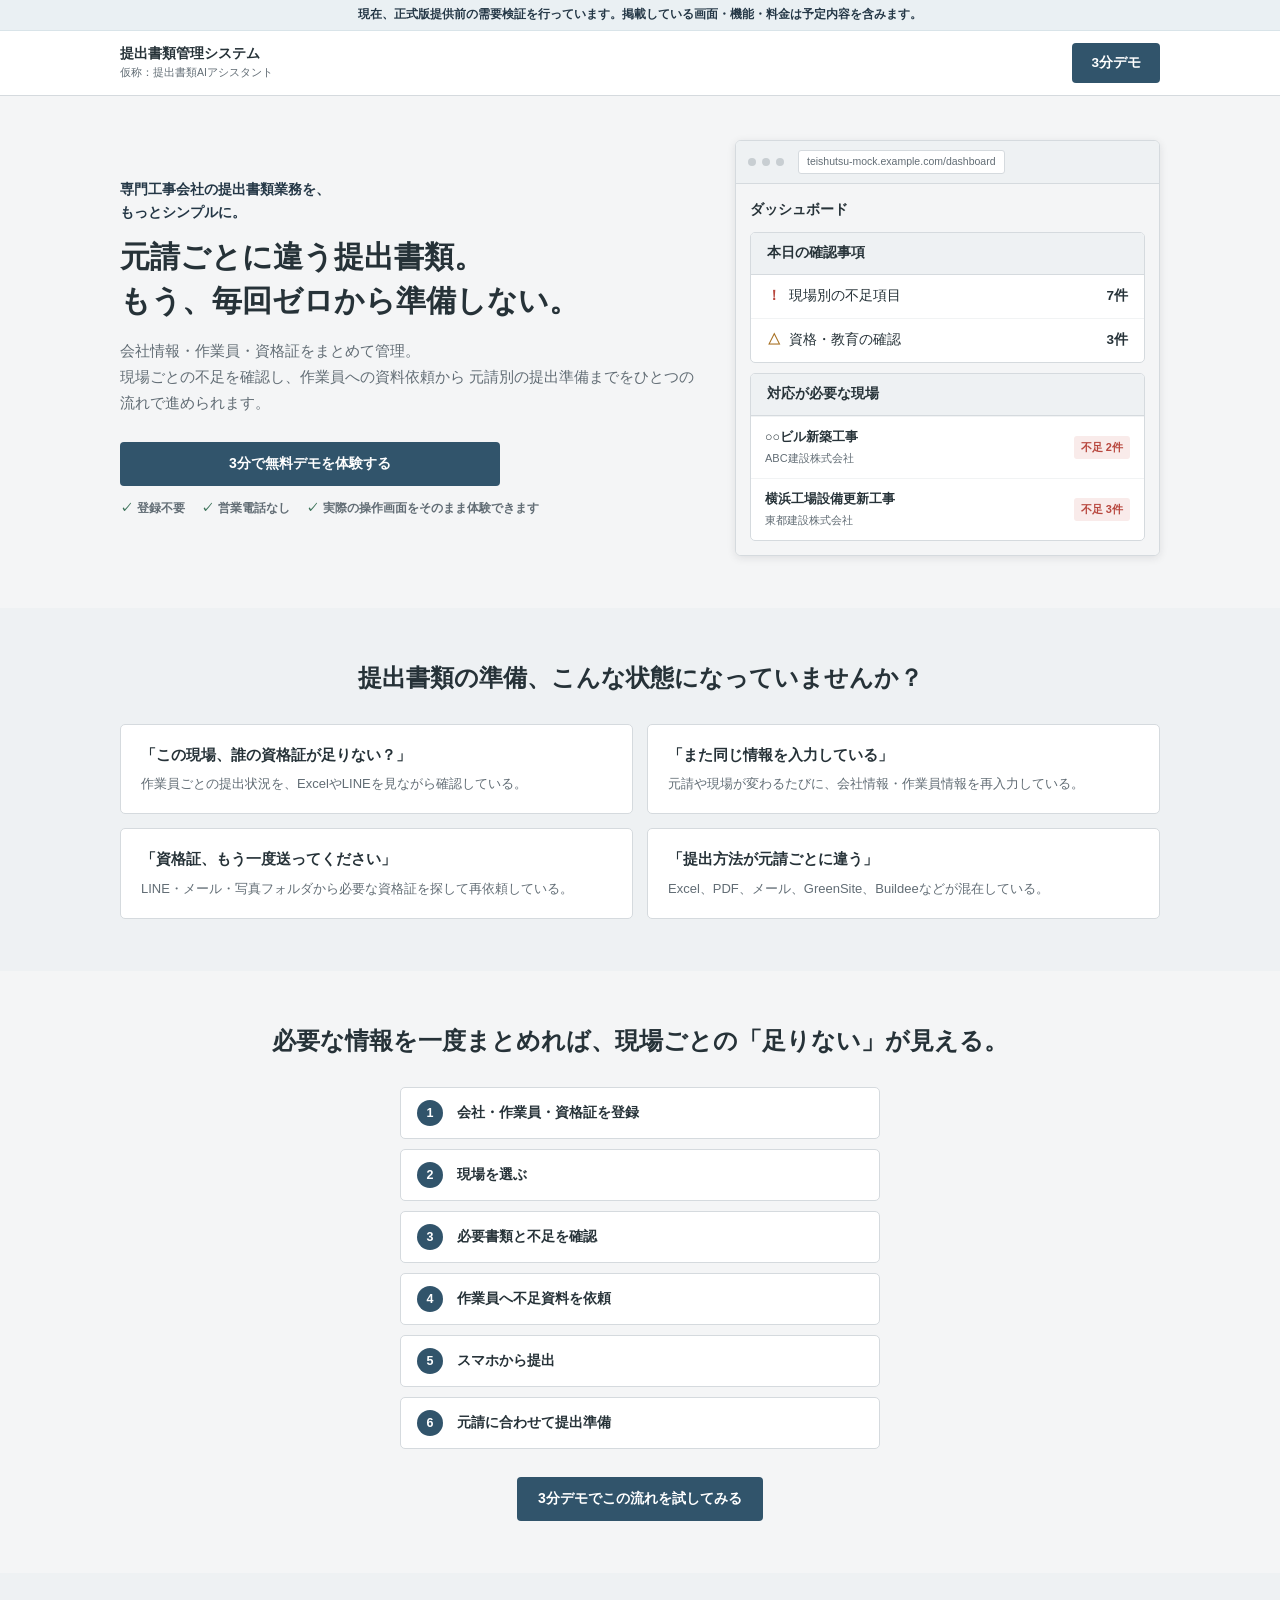
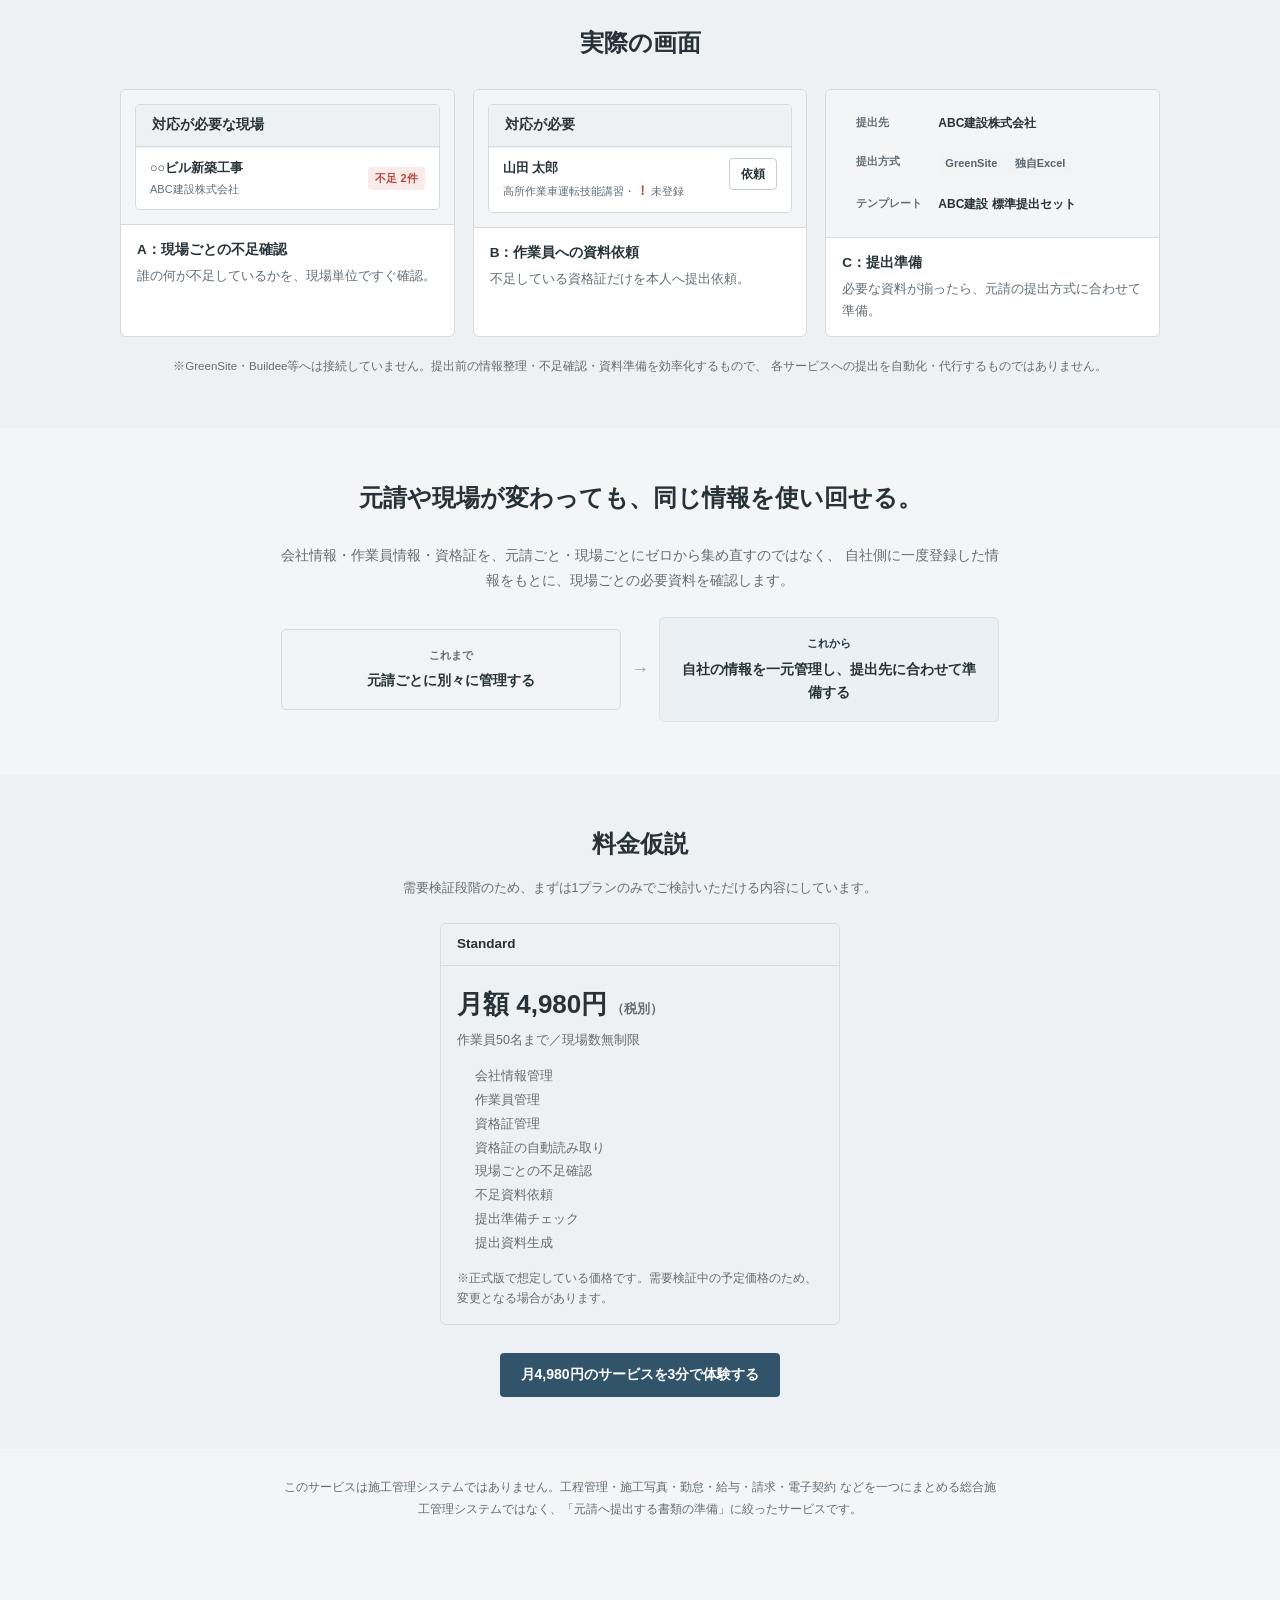
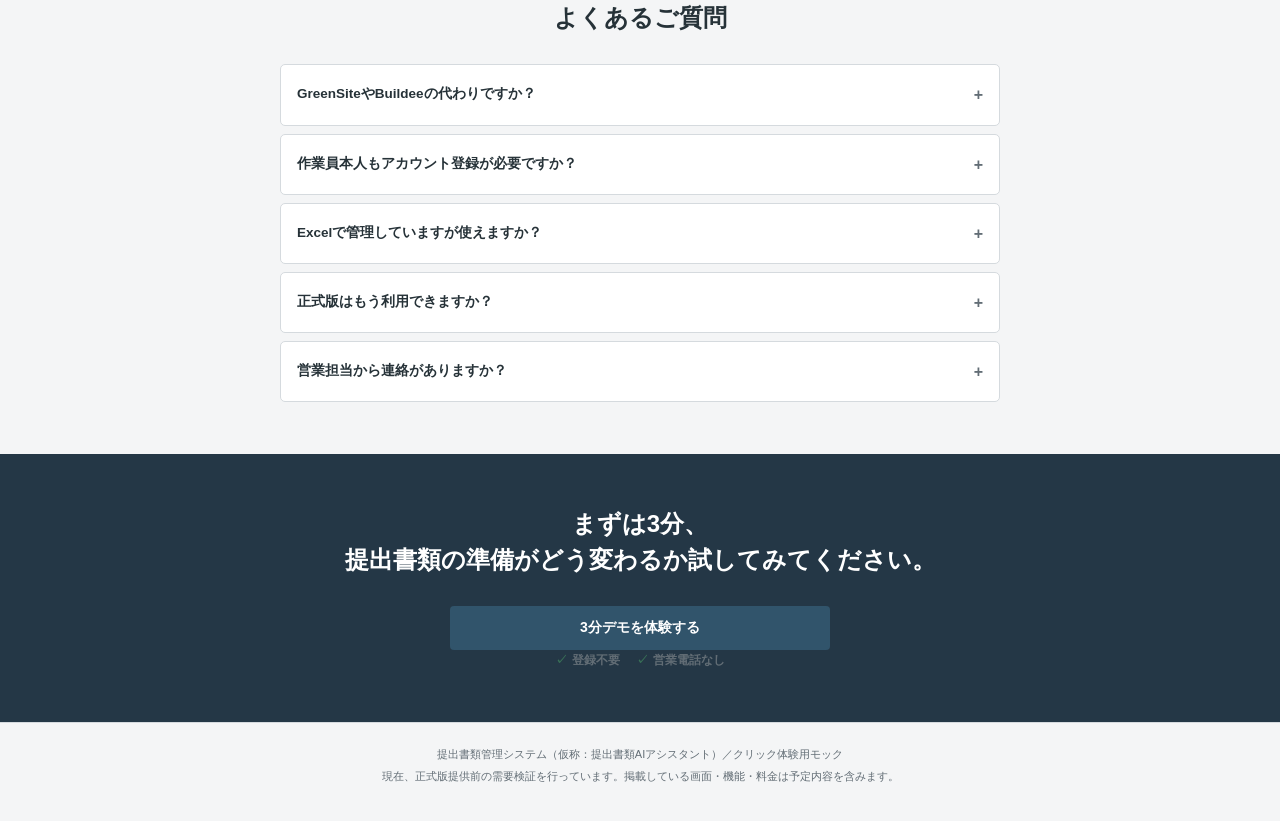
==== lp.html @ 20b20748 "feat: add validation LP Add lp.html as a standalone demand-validation landing page - index.html stay" ====
<!DOCTYPE html>
<html lang="ja">
<head>
<meta charset="UTF-8">
<meta name="viewport" content="width=device-width, initial-scale=1.0">
<title>建設業の提出書類管理を効率化｜提出書類AIアシスタント</title>
<meta name="description" content="専門工事会社向け。作業員・資格証・会社情報をまとめて管理し、現場ごとの不足確認から元請別の提出準備までを効率化。3分デモを登録不要で体験できます。">
<meta property="og:title" content="建設業の提出書類管理を効率化｜提出書類AIアシスタント">
<meta property="og:description" content="専門工事会社向け。作業員・資格証・会社情報をまとめて管理し、現場ごとの不足確認から元請別の提出準備までを効率化。3分デモを登録不要で体験できます。">
<meta property="og:type" content="website">
<link rel="icon" href="data:image/svg+xml,%3Csvg xmlns='http://www.w3.org/2000/svg' viewBox='0 0 32 32'%3E%3Crect width='32' height='32' rx='7' fill='%2331546b'/%3E%3Ctext x='16' y='22' font-size='17' font-family='sans-serif' font-weight='700' fill='white' text-anchor='middle'%3E提%3C/text%3E%3C/svg%3E">
<link rel="stylesheet" href="css/style.css">
<link rel="stylesheet" href="css/lp.css">
</head>
<body>

<div class="demo-banner">現在、正式版提供前の需要検証を行っています。掲載している画面・機能・料金は予定内容を含みます。</div>

<header class="lp-header">
  <div class="lp-header-inner">
    <div class="lp-logo">
      <div class="lp-logo-text">提出書類管理システム</div>
      <div class="lp-logo-sub">仮称：提出書類AIアシスタント</div>
    </div>
    <a class="btn btn-primary lp-header-cta" href="index.html?demo=1&amp;source=lp#/dashboard" data-lp-event="hero_demo_click">3分デモ</a>
  </div>
</header>

<main>

  <!-- ============ ファーストビュー ============ -->
  <section class="lp-hero">
    <div class="lp-hero-inner">
      <div class="lp-hero-copy">
        <p class="lp-kicker">専門工事会社の提出書類業務を、<br>もっとシンプルに。</p>
        <h1 class="lp-h1">元請ごとに違う提出書類。<br>もう、毎回ゼロから準備しない。</h1>
        <p class="lp-lead">
          会社情報・作業員・資格証をまとめて管理。<br>
          現場ごとの不足を確認し、作業員への資料依頼から
          元請別の提出準備までをひとつの流れで進められます。
        </p>
        <div class="lp-cta-block">
          <a class="btn btn-primary btn-lg lp-cta-main" href="index.html?demo=1&amp;source=lp#/dashboard" data-lp-event="hero_demo_click">3分で無料デモを体験する</a>
          <ul class="lp-reassure-list">
            <li>登録不要</li>
            <li>営業電話なし</li>
            <li>実際の操作画面をそのまま体験できます</li>
          </ul>
        </div>
      </div>
      <div class="lp-hero-visual">
        <div class="lp-browser-frame">
          <div class="lp-browser-bar">
            <span class="lp-browser-dot"></span><span class="lp-browser-dot"></span><span class="lp-browser-dot"></span>
            <span class="lp-browser-url">teishutsu-mock.example.com/dashboard</span>
          </div>
          <div class="lp-browser-body">
            <div class="lp-mock-page-title">ダッシュボード</div>
            <div class="lp-mock-card">
              <div class="section-band">本日の確認事項</div>
              <div class="today-check">
                <div class="today-check-row">
                  <div class="today-check-label"><span class="today-check-mark mark-danger">！</span>現場別の不足項目</div>
                  <div class="today-check-value">7件</div>
                </div>
                <div class="today-check-row">
                  <div class="today-check-label"><span class="today-check-mark mark-warning">△</span>資格・教育の確認</div>
                  <div class="today-check-value">3件</div>
                </div>
              </div>
            </div>
            <div class="lp-mock-card">
              <div class="section-band">対応が必要な現場</div>
              <div class="lp-mock-row">
                <div>
                  <div class="lp-mock-row-title">○○ビル新築工事</div>
                  <div class="lp-mock-row-sub">ABC建設株式会社</div>
                </div>
                <span class="badge badge-danger">不足 2件</span>
              </div>
              <div class="lp-mock-row">
                <div>
                  <div class="lp-mock-row-title">横浜工場設備更新工事</div>
                  <div class="lp-mock-row-sub">東都建設株式会社</div>
                </div>
                <span class="badge badge-danger">不足 3件</span>
              </div>
            </div>
          </div>
        </div>
      </div>
    </div>
  </section>

  <!-- ============ こんな状態になっていませんか？ ============ -->
  <section class="lp-section lp-section-alt">
    <div class="lp-section-inner">
      <h2 class="lp-h2">提出書類の準備、<br class="lp-br-mobile">こんな状態になっていませんか？</h2>
      <div class="lp-pain-grid">
        <div class="lp-pain-card">
          <div class="lp-pain-q">「この現場、誰の資格証が足りない？」</div>
          <div class="lp-pain-a">作業員ごとの提出状況を、ExcelやLINEを見ながら確認している。</div>
        </div>
        <div class="lp-pain-card">
          <div class="lp-pain-q">「また同じ情報を入力している」</div>
          <div class="lp-pain-a">元請や現場が変わるたびに、会社情報・作業員情報を再入力している。</div>
        </div>
        <div class="lp-pain-card">
          <div class="lp-pain-q">「資格証、もう一度送ってください」</div>
          <div class="lp-pain-a">LINE・メール・写真フォルダから必要な資格証を探して再依頼している。</div>
        </div>
        <div class="lp-pain-card">
          <div class="lp-pain-q">「提出方法が元請ごとに違う」</div>
          <div class="lp-pain-a">Excel、PDF、メール、GreenSite、Buildeeなどが混在している。</div>
        </div>
      </div>
    </div>
  </section>

  <!-- ============ このシステムなら ============ -->
  <section class="lp-section">
    <div class="lp-section-inner">
      <h2 class="lp-h2">必要な情報を一度まとめれば、<br class="lp-br-mobile">現場ごとの「足りない」が見える。</h2>
      <ol class="lp-flow-list">
        <li><span class="lp-flow-num">1</span>会社・作業員・資格証を登録</li>
        <li><span class="lp-flow-num">2</span>現場を選ぶ</li>
        <li><span class="lp-flow-num">3</span>必要書類と不足を確認</li>
        <li><span class="lp-flow-num">4</span>作業員へ不足資料を依頼</li>
        <li><span class="lp-flow-num">5</span>スマホから提出</li>
        <li><span class="lp-flow-num">6</span>元請に合わせて提出準備</li>
      </ol>
      <div class="lp-cta-center">
        <a class="btn btn-primary btn-lg" href="index.html?demo=1&amp;source=lp#/dashboard" data-lp-event="middle_demo_click">3分デモでこの流れを試してみる</a>
      </div>
    </div>
  </section>

  <!-- ============ 実際の画面 ============ -->
  <section class="lp-section lp-section-alt">
    <div class="lp-section-inner">
      <h2 class="lp-h2">実際の画面</h2>
      <div class="lp-screens">
        <div class="lp-screen-card">
          <div class="lp-screen-mock">
            <div class="lp-mock-card">
              <div class="section-band">対応が必要な現場</div>
              <div class="lp-mock-row">
                <div>
                  <div class="lp-mock-row-title">○○ビル新築工事</div>
                  <div class="lp-mock-row-sub">ABC建設株式会社</div>
                </div>
                <span class="badge badge-danger">不足 2件</span>
              </div>
            </div>
          </div>
          <div class="lp-screen-copy">
            <div class="lp-screen-title">A：現場ごとの不足確認</div>
            <div class="lp-screen-text">誰の何が不足しているかを、現場単位ですぐ確認。</div>
          </div>
        </div>
        <div class="lp-screen-card">
          <div class="lp-screen-mock">
            <div class="lp-mock-card">
              <div class="section-band">対応が必要</div>
              <div class="lp-mock-row lp-mock-row-attention">
                <div>
                  <div class="lp-mock-row-title">山田 太郎</div>
                  <div class="lp-mock-row-sub">高所作業車運転技能講習・<span class="cross-icon">！</span>未登録</div>
                </div>
                <span class="btn btn-secondary btn-sm lp-mock-btn">依頼</span>
              </div>
            </div>
          </div>
          <div class="lp-screen-copy">
            <div class="lp-screen-title">B：作業員への資料依頼</div>
            <div class="lp-screen-text">不足している資格証だけを本人へ提出依頼。</div>
          </div>
        </div>
        <div class="lp-screen-card">
          <div class="lp-screen-mock">
            <table class="info-table lp-mock-info-table">
              <tr><th>提出先</th><td>ABC建設株式会社</td></tr>
              <tr><th>提出方式</th><td><span class="badge badge-neutral method-badge">GreenSite</span> <span class="badge badge-neutral method-badge">独自Excel</span></td></tr>
              <tr><th>テンプレート</th><td>ABC建設 標準提出セット</td></tr>
            </table>
          </div>
          <div class="lp-screen-copy">
            <div class="lp-screen-title">C：提出準備</div>
            <div class="lp-screen-text">必要な資料が揃ったら、元請の提出方式に合わせて準備。</div>
          </div>
        </div>
      </div>
      <div class="form-hint lp-screens-note">
        ※GreenSite・Buildee等へは接続していません。提出前の情報整理・不足確認・資料準備を効率化するもので、
        各サービスへの提出を自動化・代行するものではありません。
      </div>
    </div>
  </section>

  <!-- ============ なぜ便利なのか ============ -->
  <section class="lp-section">
    <div class="lp-section-inner lp-section-inner-narrow">
      <h2 class="lp-h2">元請や現場が変わっても、<br class="lp-br-mobile">同じ情報を使い回せる。</h2>
      <p class="lp-why-text">
        会社情報・作業員情報・資格証を、元請ごと・現場ごとにゼロから集め直すのではなく、
        自社側に一度登録した情報をもとに、現場ごとの必要資料を確認します。
      </p>
      <div class="lp-why-compare">
        <div class="lp-why-col lp-why-before">
          <div class="lp-why-col-label">これまで</div>
          <div class="lp-why-col-text">元請ごとに別々に管理する</div>
        </div>
        <div class="lp-why-arrow">→</div>
        <div class="lp-why-col lp-why-after">
          <div class="lp-why-col-label">これから</div>
          <div class="lp-why-col-text">自社の情報を一元管理し、提出先に合わせて準備する</div>
        </div>
      </div>
    </div>
  </section>

  <!-- ============ 料金仮説 ============ -->
  <section class="lp-section lp-section-alt">
    <div class="lp-section-inner lp-section-inner-narrow">
      <h2 class="lp-h2">料金仮説</h2>
      <p class="lp-price-hint">需要検証段階のため、まずは1プランのみでご検討いただける内容にしています。</p>
      <div class="plan-box lp-price-box">
        <div class="section-band">Standard</div>
        <div class="card-pad">
          <div class="lp-price-value">月額 4,980円<span class="lp-price-tax">（税別）</span></div>
          <div class="lp-price-scope">作業員50名まで／現場数無制限</div>
          <ul class="demo-plan-list lp-price-list">
            <li>会社情報管理</li>
            <li>作業員管理</li>
            <li>資格証管理</li>
            <li>資格証の自動読み取り</li>
            <li>現場ごとの不足確認</li>
            <li>不足資料依頼</li>
            <li>提出準備チェック</li>
            <li>提出資料生成</li>
          </ul>
          <div class="form-hint lp-price-disclaimer">※正式版で想定している価格です。需要検証中の予定価格のため、変更となる場合があります。</div>
        </div>
      </div>
      <div class="lp-cta-center">
        <a class="btn btn-primary btn-lg" href="index.html?demo=1&amp;source=lp#/dashboard" data-lp-event="price_demo_click">月4,980円のサービスを3分で体験する</a>
      </div>
    </div>
  </section>

  <!-- ============ 対象外 ============ -->
  <section class="lp-section lp-scope-section">
    <div class="lp-section-inner lp-section-inner-narrow">
      <p class="lp-scope-text">
        このサービスは施工管理システムではありません。工程管理・施工写真・勤怠・給与・請求・電子契約
        などを一つにまとめる総合施工管理システムではなく、「元請へ提出する書類の準備」に絞ったサービスです。
      </p>
    </div>
  </section>

  <!-- ============ FAQ ============ -->
  <section class="lp-section">
    <div class="lp-section-inner lp-section-inner-narrow">
      <h2 class="lp-h2">よくあるご質問</h2>
      <div class="lp-faq-list">
        <details class="lp-faq-item">
          <summary>GreenSiteやBuildeeの代わりですか？</summary>
          <div class="lp-faq-a">いいえ。各サービスへ提出する前の情報整理・不足確認・資料準備を効率化することを目的としています。</div>
        </details>
        <details class="lp-faq-item">
          <summary>作業員本人もアカウント登録が必要ですか？</summary>
          <div class="lp-faq-a">想定では、資料提出用URLからスマートフォンで資格証を提出できる仕組みを検討しています。</div>
        </details>
        <details class="lp-faq-item">
          <summary>Excelで管理していますが使えますか？</summary>
          <div class="lp-faq-a">複数のExcelやファイルに分散している会社・作業員・資格証情報を一元管理する用途を想定しています。</div>
        </details>
        <details class="lp-faq-item">
          <summary>正式版はもう利用できますか？</summary>
          <div class="lp-faq-a">現在は需要検証中です。3分デモで予定している操作イメージをご確認いただけます。</div>
        </details>
        <details class="lp-faq-item">
          <summary>営業担当から連絡がありますか？</summary>
          <div class="lp-faq-a">3分デモの利用だけで営業電話・オンライン面談等は発生しません。</div>
        </details>
      </div>
    </div>
  </section>

  <!-- ============ 最終CTA ============ -->
  <section class="lp-final-cta">
    <div class="lp-section-inner lp-section-inner-narrow">
      <h2 class="lp-h2 lp-final-h2">まずは3分、<br>提出書類の準備がどう変わるか試してみてください。</h2>
      <a class="btn btn-primary btn-lg lp-cta-main" href="index.html?demo=1&amp;source=lp#/dashboard" data-lp-event="final_demo_click">3分デモを体験する</a>
      <ul class="lp-reassure-list lp-reassure-list-center">
        <li>登録不要</li>
        <li>営業電話なし</li>
      </ul>
    </div>
  </section>

</main>

<footer class="lp-footer">
  <div class="lp-section-inner">
    <p>提出書類管理システム（仮称：提出書類AIアシスタント）／クリック体験用モック</p>
    <p>現在、正式版提供前の需要検証を行っています。掲載している画面・機能・料金は予定内容を含みます。</p>
  </div>
</footer>

<div class="lp-sticky-cta">
  <a class="btn btn-primary btn-block" href="index.html?demo=1&amp;source=lp#/dashboard" data-lp-event="hero_demo_click">3分で無料デモ</a>
</div>

<script src="js/lp.js"></script>
</body>
</html>
---- css/style.css ----
/* ============================================================
   提出書類AIアシスタント（モック） - スタイルシート v2
   方針：日本の業務システム的な情報構造 70% × モダンSaaS的操作性 30%。
        カードの羅列ではなく表・一覧を優先し、アイコンより文字を主役にする。
        「おしゃれなSaaS」ではなく「ちゃんとした業務システム」を目指す。
   ============================================================ */

:root {
  --color-primary: #31546b;
  --color-primary-dark: #243746;
  --color-primary-light: #eaf0f3;
  --color-primary-lighter: #d9e4e9;

  --color-success: #397157;
  --color-success-light: #eaf3ee;
  --color-success-border: #c7e0d1;

  --color-warning: #a66f20;
  --color-warning-light: #f8f1e5;
  --color-warning-border: #ecdcb9;

  --color-danger: #b8473e;
  --color-danger-light: #f9ebea;
  --color-danger-border: #eec9c5;

  --color-neutral-50: #f8f9fa;
  --color-neutral-100: #f1f3f4;
  --color-neutral-200: #e3e7e9;
  --color-neutral-300: #c8ced2;
  --color-neutral-400: #9aa3a9;
  --color-neutral-500: #778086;
  --color-neutral-600: #58636a;
  --color-neutral-700: #414a50;
  --color-neutral-800: #2c3338;
  --color-neutral-900: #1c2124;

  --color-bg: #f4f5f6;
  --color-surface: #ffffff;
  --color-section-bg: #eef1f3;
  --color-border: #d5dade;
  --color-text: #263238;
  --color-text-sub: #626d75;

  --radius-sm: 4px;
  --radius-md: 5px;
  --radius-lg: 6px;

  --shadow-sm: none;
  --shadow-md: 0 2px 8px rgba(28, 33, 36, 0.1);
  --shadow-lg: 0 10px 24px rgba(28, 33, 36, 0.18);

  --sidebar-width: 226px;
  --topbar-height: 56px;

  font-size: 16px;
}

* {
  box-sizing: border-box;
}

html, body {
  height: 100%;
}

body {
  margin: 0;
  font-family: "Noto Sans JP", "Hiragino Sans", "Hiragino Kaku Gothic ProN", "Yu Gothic",
    Meiryo, -apple-system, BlinkMacSystemFont, "Segoe UI", Roboto, Arial, sans-serif;
  background: var(--color-bg);
  color: var(--color-text);
  -webkit-font-smoothing: antialiased;
  line-height: 1.6;
}

a {
  color: inherit;
  text-decoration: none;
}

button {
  font-family: inherit;
}

ul {
  margin: 0;
  padding: 0;
  list-style: none;
}

h1, h2, h3, h4, p {
  margin: 0;
}

img {
  max-width: 100%;
  display: block;
}

/* ============ 文字折り返しの安全策 ============
   氏名・会社名・見出し・ステータス等、意味のない1文字単位の折り返しを禁止する箇所。
   説明文（page-subtitle / form-hint / activity-text 等）はここに含めず、通常の折り返しを許可する。 */
.cell-name,
.cell-sub,
.page-title,
.modal-title,
.nav-item,
.nav-group-label,
.topbar-company,
.info-table th,
th,
.data-table td,
.section-title,
.section-band,
.today-check-label,
.today-check-value,
.action-text-title,
.settings-row-title,
.empty-state,
.breadcrumb,
.mrc-title,
.mrc-subtitle,
.mrc-label,
.mrc-value,
.mrc-stat-label,
.mrc-status {
  word-break: keep-all;
  overflow-wrap: normal;
}

/* ============ App Shell ============ */

.app-shell {
  display: grid;
  grid-template-columns: var(--sidebar-width) 1fr;
  grid-template-rows: var(--topbar-height) 1fr;
  grid-template-areas:
    "sidebar topbar"
    "sidebar main";
  min-height: 100vh;
}

/* ---- Sidebar：業務メニュー化。アイコンは使わず文字とグルーピングで示す ---- */
.sidebar {
  grid-area: sidebar;
  background: var(--color-surface);
  color: var(--color-text);
  border-right: 1px solid var(--color-border);
  display: flex;
  flex-direction: column;
  padding: 14px 0;
  position: sticky;
  top: 0;
  height: 100vh;
  overflow-y: auto;
}

.sidebar-logo {
  padding: 4px 16px 16px;
  color: var(--color-text);
  border-bottom: 1px solid var(--color-border);
  margin-bottom: 10px;
}

.sidebar-logo .logo-text {
  font-size: 14px;
  font-weight: 700;
  line-height: 1.35;
  letter-spacing: 0.01em;
  color: var(--color-text);
}

.sidebar-logo .logo-sub {
  font-size: 10.5px;
  color: var(--color-text-sub);
  font-weight: 500;
  margin-top: 2px;
}

.sidebar-nav {
  display: flex;
  flex-direction: column;
  flex: 1;
}

.nav-group-label {
  font-size: 11px;
  font-weight: 700;
  color: var(--color-neutral-400);
  letter-spacing: 0.04em;
  padding: 14px 16px 6px;
}

.nav-group-label:first-child {
  padding-top: 2px;
}

.nav-item {
  display: block;
  padding: 9px 16px 9px 19px;
  border-left: 3px solid transparent;
  color: var(--color-text-sub);
  font-size: 13.5px;
  font-weight: 500;
  cursor: pointer;
  transition: background 0.12s ease, color 0.12s ease, border-color 0.12s ease;
}

.nav-item:hover {
  background: var(--color-neutral-100);
  color: var(--color-text);
}

.nav-item.active {
  background: var(--color-primary-light);
  border-left-color: var(--color-primary);
  color: var(--color-primary-dark);
  font-weight: 700;
}

.sidebar-footer {
  padding: 12px 16px;
  font-size: 10.5px;
  color: var(--color-neutral-400);
  border-top: 1px solid var(--color-border);
  margin-top: 8px;
  padding-top: 12px;
  line-height: 1.6;
}

/* ---- Topbar ---- */
.topbar {
  grid-area: topbar;
  background: var(--color-surface);
  border-bottom: 1px solid var(--color-border);
  display: flex;
  align-items: center;
  justify-content: space-between;
  padding: 0 20px;
  position: sticky;
  top: 0;
  z-index: 20;
}

.topbar-company {
  font-size: 14px;
  font-weight: 700;
  color: var(--color-text);
}

.topbar-right {
  display: flex;
  align-items: center;
  gap: 14px;
}

.bell-wrap {
  position: relative;
}

.topbar-bell {
  width: 32px;
  height: 32px;
  border-radius: 50%;
  display: flex;
  align-items: center;
  justify-content: center;
  cursor: pointer;
  color: var(--color-neutral-600);
  background: transparent;
  border: none;
}

.topbar-bell:hover {
  background: var(--color-neutral-100);
}

.topbar-bell svg {
  width: 18px;
  height: 18px;
}

.bell-badge {
  position: absolute;
  top: 2px;
  right: 3px;
  min-width: 14px;
  height: 14px;
  padding: 0 3px;
  border-radius: 8px;
  background: var(--color-danger);
  color: #fff;
  font-size: 9px;
  font-weight: 700;
  display: flex;
  align-items: center;
  justify-content: center;
  line-height: 1;
}

.topbar-user {
  display: flex;
  align-items: center;
  gap: 8px;
  font-size: 13px;
  font-weight: 600;
  color: var(--color-text);
}

.user-avatar {
  width: 28px;
  height: 28px;
  border-radius: 50%;
  background: var(--color-primary-light);
  color: var(--color-primary-dark);
  display: flex;
  align-items: center;
  justify-content: center;
  font-weight: 700;
  font-size: 12px;
}

.notif-dropdown {
  position: absolute;
  top: 48px;
  right: 20px;
  width: 380px;
  max-height: 420px;
  overflow-y: auto;
  background: var(--color-surface);
  border-radius: var(--radius-md);
  box-shadow: var(--shadow-lg);
  border: 1px solid var(--color-border);
  z-index: 50;
  display: none;
}

.notif-dropdown.open {
  display: block;
}

.notif-dropdown-header {
  padding: 12px 15px;
  font-weight: 700;
  font-size: 13px;
  background: var(--color-section-bg);
  border-bottom: 1px solid var(--color-border);
}

.notif-item {
  padding: 10px 15px;
  border-bottom: 1px solid var(--color-neutral-100);
  cursor: pointer;
}

.notif-item:hover {
  background: var(--color-neutral-50);
}

.notif-item:last-child {
  border-bottom: none;
}

.notif-item-title {
  font-size: 12.5px;
  font-weight: 600;
}

.notif-item-sub {
  font-size: 11.5px;
  color: var(--color-text-sub);
  margin-top: 2px;
}

.notif-empty {
  padding: 20px 15px;
  text-align: center;
  color: var(--color-text-sub);
  font-size: 12.5px;
}

/* ---- Main ---- */
.main-content {
  grid-area: main;
  padding: 20px 24px 48px;
  max-width: 1320px;
  width: 100%;
}

.page-header {
  display: flex;
  align-items: flex-start;
  justify-content: space-between;
  margin-bottom: 16px;
  gap: 16px;
  flex-wrap: wrap;
}

.page-title {
  font-size: 21px;
  font-weight: 700;
  color: var(--color-text);
}

.page-subtitle {
  font-size: 13px;
  color: var(--color-text-sub);
  margin-top: 3px;
}

.breadcrumb {
  font-size: 12px;
  color: var(--color-text-sub);
  margin-bottom: 8px;
  display: flex;
  align-items: center;
  gap: 6px;
}

.breadcrumb a:hover {
  color: var(--color-primary);
  text-decoration: underline;
}

/* ============ Buttons ============ */

.btn {
  display: inline-flex;
  align-items: center;
  justify-content: center;
  gap: 6px;
  padding: 8px 16px;
  min-height: 36px;
  font-size: 13.5px;
  font-weight: 600;
  border-radius: var(--radius-sm);
  border: 1px solid transparent;
  cursor: pointer;
  transition: all 0.12s ease;
  white-space: nowrap;
}

.btn svg {
  width: 15px;
  height: 15px;
}

.btn-primary {
  background: var(--color-primary);
  color: #fff;
}
.btn-primary:hover {
  background: var(--color-primary-dark);
}

.btn-lg {
  padding: 9px 20px;
  min-height: 40px;
  font-size: 14px;
}

.btn-secondary {
  background: #fff;
  color: var(--color-text);
  border-color: var(--color-neutral-300);
}
.btn-secondary:hover {
  background: var(--color-neutral-50);
  border-color: var(--color-neutral-400);
}

.btn-danger {
  background: var(--color-danger);
  color: #fff;
}
.btn-danger:hover {
  background: #9c3a32;
}

.btn-danger-outline {
  background: #fff;
  color: var(--color-danger);
  border-color: var(--color-danger-border);
}
.btn-danger-outline:hover {
  background: var(--color-danger-light);
}

.btn-ghost {
  background: transparent;
  color: var(--color-primary);
  border-color: transparent;
  padding: 6px 8px;
  min-height: auto;
}
.btn-ghost:hover {
  background: var(--color-primary-light);
}

.btn-sm {
  padding: 5px 11px;
  min-height: 30px;
  font-size: 12px;
}

.btn:disabled {
  opacity: 0.5;
  cursor: not-allowed;
}

.btn-block {
  width: 100%;
}

/* ============ Panels（カードは主要画面の一区画としてのみ使用） ============ */

.card {
  background: var(--color-surface);
  border: 1px solid var(--color-border);
  border-radius: var(--radius-lg);
  box-shadow: var(--shadow-sm);
  overflow: hidden;
}

.card-pad {
  padding: 16px;
}

.section-title {
  font-size: 14.5px;
  font-weight: 700;
  margin-bottom: 10px;
}

/* 見出し帯：パネル上部に配置し、地の色で区切る（角丸のある浮いたタイトルにしない） */
.section-band {
  background: var(--color-section-bg);
  border-bottom: 1px solid var(--color-border);
  padding: 9px 16px;
  font-size: 13.5px;
  font-weight: 700;
  color: var(--color-text);
  display: flex;
  align-items: center;
  justify-content: space-between;
  gap: 4px 10px;
}

.section-band .section-band-hint {
  font-size: 11.5px;
  font-weight: 500;
  color: var(--color-text-sub);
}

/* ============ 本日の確認事項（ダッシュボード） ============ */

.today-check {
  display: flex;
  flex-direction: column;
}

.today-check-row {
  display: flex;
  align-items: center;
  justify-content: space-between;
  padding: 10px 16px;
  border-bottom: 1px solid var(--color-neutral-100);
  font-size: 13.5px;
}

.today-check-row:last-child {
  border-bottom: none;
}

.today-check-label {
  display: flex;
  align-items: center;
  gap: 8px;
  color: var(--color-text);
}

.today-check-mark {
  font-weight: 800;
  width: 14px;
  flex-shrink: 0;
  text-align: center;
}

.mark-danger { color: var(--color-danger); }
.mark-warning { color: var(--color-warning); }
.mark-success { color: var(--color-success); }
.mark-neutral { color: var(--color-neutral-400); }

.today-check-value {
  font-weight: 700;
  color: var(--color-text);
  flex-shrink: 0;
}

/* ============ 新着・対応事項（活動ログ） ============ */

.activity-list {
  display: flex;
  flex-direction: column;
}

.activity-row {
  display: flex;
  gap: 10px;
  padding: 8px 16px;
  font-size: 12.5px;
  border-bottom: 1px solid var(--color-neutral-100);
  align-items: baseline;
}

.activity-row:last-child {
  border-bottom: none;
}

.activity-row .activity-date {
  color: var(--color-text-sub);
  flex-shrink: 0;
  font-variant-numeric: tabular-nums;
  min-width: 40px;
}

.activity-row .activity-text {
  color: var(--color-text);
}

.activity-row a.activity-text:hover {
  text-decoration: underline;
}

/* ============ Badges / Pills ============ */

.badge {
  display: inline-flex;
  align-items: center;
  gap: 4px;
  padding: 2px 7px;
  border-radius: 3px;
  font-size: 11px;
  font-weight: 700;
  white-space: nowrap;
}

.badge-danger { background: var(--color-danger-light); color: var(--color-danger); }
.badge-warning { background: var(--color-warning-light); color: var(--color-warning); }
.badge-success { background: var(--color-success-light); color: var(--color-success); }
.badge-neutral { background: var(--color-neutral-100); color: var(--color-neutral-600); }
.badge-info { background: var(--color-primary-light); color: var(--color-primary-dark); }

.method-badge {
  font-weight: 600;
}

.check-icon, .cross-icon, .warn-icon {
  display: inline-flex;
  align-items: center;
  justify-content: center;
  width: 16px;
  flex-shrink: 0;
  font-size: 13px;
  font-weight: 800;
}
.check-icon { color: var(--color-success); }
.cross-icon { color: var(--color-danger); }
.warn-icon { color: var(--color-warning); }

/* ============ Progress bar ============ */

.progress-track {
  width: 100%;
  height: 7px;
  border-radius: 999px;
  background: var(--color-neutral-200);
  overflow: hidden;
}

.progress-fill {
  height: 100%;
  border-radius: 999px;
  background: var(--color-primary);
  transition: width 0.5s ease;
}

.progress-fill.complete {
  background: var(--color-success);
}

/* ============ Action item rows（通知の一覧などで使用） ============ */

.action-list {
  display: flex;
  flex-direction: column;
}

.action-row {
  display: flex;
  align-items: center;
  justify-content: space-between;
  gap: 12px;
  padding: 10px 16px;
  border-bottom: 1px solid var(--color-neutral-100);
  background: var(--color-surface);
}

.action-row:last-child {
  border-bottom: none;
}

.action-row-left {
  display: flex;
  align-items: center;
  gap: 10px;
  min-width: 0;
}

.action-text-title {
  font-size: 13px;
  font-weight: 700;
  color: var(--color-text);
}

.action-text-sub {
  font-size: 12px;
  color: var(--color-text-sub);
  margin-top: 1px;
}

.action-text-detail {
  font-size: 11px;
  color: var(--color-neutral-500);
  margin-top: 2px;
}

.action-row-right {
  display: flex;
  align-items: center;
  gap: 8px;
  flex-shrink: 0;
}

.empty-state {
  text-align: center;
  padding: 30px 20px;
  color: var(--color-text-sub);
  font-size: 13px;
}

/* ============ Tables（一覧性を担う中心コンポーネント） ============ */

.table-wrap {
  overflow-x: auto;
}

table.data-table {
  width: 100%;
  border-collapse: collapse;
  font-size: 13px;
}

.data-table th {
  text-align: left;
  padding: 10px 14px;
  font-size: 11.5px;
  font-weight: 700;
  color: var(--color-text-sub);
  background: var(--color-section-bg);
  border-bottom: 1px solid var(--color-border);
  white-space: nowrap;
}

.data-table td {
  padding: 11px 14px;
  border-bottom: 1px solid var(--color-neutral-100);
  vertical-align: middle;
  height: 46px;
}

.data-table tbody tr {
  transition: background 0.1s ease;
}

.data-table tbody tr.row-clickable {
  cursor: pointer;
}

.data-table tbody tr.row-clickable:hover {
  background: var(--color-neutral-50);
}

.cell-name {
  font-weight: 700;
  color: var(--color-text);
  white-space: nowrap;
}

.cell-sub {
  font-size: 11.5px;
  color: var(--color-text-sub);
  white-space: nowrap;
}

.priority-tag {
  display: inline-block;
  font-size: 10.5px;
  font-weight: 700;
  color: var(--color-primary-dark);
  background: var(--color-primary-light);
  border-radius: 3px;
  padding: 1px 6px;
  margin-right: 6px;
}

/* ============ モバイル行カード（600px以下でdata-tableの代わりに表示） ============
   6列以上（または折り返しが崩れやすい）業務テーブルを、1レコード＝1カードの
   縦型レイアウトに変換するための共通コンポーネント。PC側のtable.data-tableは
   そのまま残し、.responsive-table 内でCSSにより表示を出し分ける。 */

.responsive-table {
  width: 100%;
}

.mobile-list {
  display: none;
}

.mobile-row-card {
  background: var(--color-surface);
  border: 1px solid var(--color-border);
  border-radius: var(--radius-md);
  padding: 12px 14px;
  margin-bottom: 10px;
}

.mobile-row-card:last-child {
  margin-bottom: 0;
}

.mobile-row-card[data-action="navigate"] {
  cursor: pointer;
}

.mrc-title {
  font-size: 14.5px;
  font-weight: 700;
}

.mrc-subtitle {
  font-size: 12px;
  color: var(--color-text-sub);
  margin-top: 2px;
}

.mrc-body {
  margin-top: 8px;
}

.mrc-row {
  display: flex;
  align-items: baseline;
  justify-content: space-between;
  gap: 10px;
  padding: 6px 0;
  font-size: 12.5px;
}

.mrc-row + .mrc-row {
  border-top: 1px solid var(--color-neutral-100);
}

.mrc-label {
  color: var(--color-text-sub);
  flex-shrink: 0;
}

.mrc-value {
  font-weight: 700;
  color: var(--color-text);
  text-align: right;
  min-width: 0;
  overflow-wrap: anywhere;
}

.mrc-stats {
  display: flex;
  gap: 6px;
  margin-top: 8px;
  padding-top: 8px;
  border-top: 1px solid var(--color-neutral-100);
}

.mrc-stat {
  flex: 1;
  text-align: center;
}

.mrc-stat-num {
  display: block;
  font-size: 14px;
  font-weight: 700;
  color: var(--color-text);
}

.mrc-stat-label {
  display: block;
  font-size: 10.5px;
  margin-top: 2px;
}

.mrc-status {
  display: flex;
  align-items: center;
  gap: 5px;
  margin-top: 8px;
  padding-top: 8px;
  border-top: 1px solid var(--color-neutral-100);
  font-size: 12.5px;
  font-weight: 700;
}

.mrc-actions {
  display: flex;
  flex-wrap: wrap;
  gap: 8px;
  margin-top: 10px;
}

.mrc-actions .btn {
  flex: 1;
  min-width: 130px;
}

/* ============ Filters ============ */

.filter-bar {
  display: flex;
  gap: 8px;
  margin-bottom: 12px;
  flex-wrap: wrap;
  align-items: center;
  justify-content: space-between;
}

.filter-bar-left {
  display: flex;
  gap: 8px;
  flex-wrap: wrap;
  align-items: center;
}

.input, .select {
  padding: 7px 10px;
  min-height: 34px;
  font-size: 13px;
  border: 1px solid var(--color-neutral-300);
  border-radius: var(--radius-sm);
  background: #fff;
  color: var(--color-text);
  font-family: inherit;
}

.input:focus, .select:focus, textarea:focus {
  outline: none;
  border-color: var(--color-primary);
  box-shadow: 0 0 0 3px var(--color-primary-light);
}

.input-search {
  min-width: 220px;
}

.form-group {
  margin-bottom: 14px;
}

.form-label {
  display: block;
  font-size: 12.5px;
  font-weight: 700;
  color: var(--color-text);
  margin-bottom: 5px;
}

.form-label .required {
  color: var(--color-danger);
  margin-left: 3px;
}

.form-row {
  display: grid;
  grid-template-columns: minmax(0, 1fr) minmax(0, 1fr);
  gap: 12px;
}

textarea, .form-group input[type=text], .form-group input[type=date], .form-group input[type=tel], .form-group input[type=email] {
  width: 100%;
  padding: 8px 10px;
  min-height: 36px;
  font-size: 13px;
  border: 1px solid var(--color-neutral-300);
  border-radius: var(--radius-sm);
  font-family: inherit;
  color: var(--color-text);
  background: #fff;
}

textarea {
  resize: vertical;
  min-height: 80px;
}

.form-hint {
  font-size: 11.5px;
  color: var(--color-text-sub);
  margin-top: 5px;
}

/* ============ 情報表（ラベル：値） ============ */

.info-table {
  width: 100%;
  border-collapse: collapse;
  font-size: 13px;
}

.info-table tr {
  border-bottom: 1px solid var(--color-neutral-100);
}

.info-table tr:last-child {
  border-bottom: none;
}

.info-table th {
  text-align: left;
  padding: 9px 16px;
  width: 150px;
  font-size: 12px;
  font-weight: 600;
  color: var(--color-text-sub);
  white-space: nowrap;
  vertical-align: top;
}

.info-table td {
  padding: 9px 16px 9px 0;
  font-weight: 600;
  color: var(--color-text);
  vertical-align: top;
}

@media (max-width: 700px) {
  .info-table, .info-table tbody, .info-table tr, .info-table th, .info-table td {
    display: block;
    width: auto;
  }
  .info-table th {
    padding-bottom: 2px;
  }
  .info-table td {
    padding-top: 0;
    padding-bottom: 10px;
  }
}

/* ============ Avatar ============ */

.avatar-circle {
  width: 32px;
  height: 32px;
  border-radius: 50%;
  display: flex;
  align-items: center;
  justify-content: center;
  color: #fff;
  font-weight: 700;
  font-size: 12px;
  flex-shrink: 0;
  /* 個別に設定された強い原色を落ち着いた色味に補正する（データ側の色は変更しない） */
  filter: saturate(0.4) brightness(1.25);
}

.avatar-circle.sm {
  width: 26px;
  height: 26px;
  font-size: 11px;
}

.avatar-circle.lg {
  width: 48px;
  height: 48px;
  font-size: 16px;
}

/* ============ Tabs ============ */

.tabs {
  display: flex;
  gap: 4px;
  border-bottom: 1px solid var(--color-border);
  margin-bottom: 16px;
}

.tab-btn {
  padding: 9px 14px;
  font-size: 13px;
  font-weight: 600;
  color: var(--color-text-sub);
  border: none;
  background: none;
  cursor: pointer;
  border-bottom: 2px solid transparent;
  margin-bottom: -1px;
}

.tab-btn.active {
  color: var(--color-primary);
  border-bottom-color: var(--color-primary);
}

/* ============ Modal（カード的な浮遊表現はモーダルにのみ許容） ============ */

.modal-overlay {
  position: fixed;
  inset: 0;
  background: rgba(28, 33, 36, 0.5);
  display: none;
  align-items: center;
  justify-content: center;
  z-index: 100;
  padding: 24px;
}

.modal-overlay.open {
  display: flex;
}

.modal-box {
  background: #fff;
  border-radius: var(--radius-lg);
  box-shadow: var(--shadow-lg);
  width: 100%;
  max-width: 540px;
  max-height: 90vh;
  overflow-y: auto;
  animation: modal-in 0.16s ease;
}

.modal-box.modal-wide {
  max-width: 660px;
}

@keyframes modal-in {
  from { opacity: 0; transform: translateY(8px) scale(0.98); }
  to { opacity: 1; transform: translateY(0) scale(1); }
}

.modal-header {
  display: flex;
  align-items: center;
  justify-content: space-between;
  padding: 14px 18px;
  border-bottom: 1px solid var(--color-border);
  position: sticky;
  top: 0;
  background: #fff;
  z-index: 2;
}

.modal-title {
  font-size: 15px;
  font-weight: 700;
}

.modal-close {
  width: 28px;
  height: 28px;
  border-radius: 50%;
  border: none;
  background: transparent;
  cursor: pointer;
  color: var(--color-neutral-500);
  font-size: 16px;
  display: flex;
  align-items: center;
  justify-content: center;
}

.modal-close:hover {
  background: var(--color-neutral-100);
}

.modal-body {
  padding: 18px;
}

.modal-footer {
  padding: 12px 18px;
  border-top: 1px solid var(--color-border);
  display: flex;
  justify-content: flex-end;
  gap: 8px;
  position: sticky;
  bottom: 0;
  background: #fff;
}

/* ============ 資格証登録フロー（画像アップロード・読み取り） ============ */

.upload-drop {
  border: 1px dashed var(--color-neutral-300);
  border-radius: var(--radius-md);
  padding: 22px 18px;
  text-align: center;
  background: var(--color-neutral-50);
  cursor: pointer;
  transition: border-color 0.15s ease;
}

.upload-drop:hover {
  border-color: var(--color-primary);
  background: var(--color-primary-light);
}

.upload-drop svg {
  width: 26px;
  height: 26px;
  color: var(--color-neutral-400);
  margin-bottom: 6px;
}

.upload-drop-text {
  font-size: 13px;
  font-weight: 600;
  color: var(--color-text);
}

.upload-drop-hint {
  font-size: 11.5px;
  color: var(--color-text-sub);
  margin-top: 4px;
}

.upload-preview {
  display: flex;
  align-items: center;
  gap: 12px;
  padding: 11px;
  border: 1px solid var(--color-border);
  border-radius: var(--radius-md);
  background: var(--color-neutral-50);
}

.upload-preview-thumb {
  width: 50px;
  height: 50px;
  border-radius: var(--radius-sm);
  background: var(--color-neutral-200);
  display: flex;
  align-items: center;
  justify-content: center;
  overflow: hidden;
  flex-shrink: 0;
}

.upload-preview-thumb img {
  width: 100%;
  height: 100%;
  object-fit: cover;
}

.ai-loading {
  display: flex;
  flex-direction: column;
  align-items: center;
  justify-content: center;
  padding: 36px 20px;
  gap: 12px;
}

.ai-spinner {
  width: 34px;
  height: 34px;
  border-radius: 50%;
  border: 3px solid var(--color-primary-lighter);
  border-top-color: var(--color-primary);
  animation: spin 0.8s linear infinite;
}

@keyframes spin {
  to { transform: rotate(360deg); }
}

.ai-loading-text {
  font-size: 13.5px;
  font-weight: 600;
  color: var(--color-text);
}

.ai-loading-sub {
  font-size: 11.5px;
  color: var(--color-text-sub);
}

.ai-notice {
  display: flex;
  gap: 8px;
  padding: 10px 12px;
  background: var(--color-warning-light);
  border: 1px solid var(--color-warning-border);
  border-radius: var(--radius-sm);
  font-size: 12px;
  color: #6b4c15;
  margin-bottom: 14px;
  align-items: flex-start;
}

.ai-notice svg {
  width: 16px;
  height: 16px;
  flex-shrink: 0;
  margin-top: 1px;
}

.ai-extract-badge {
  display: inline-flex;
  align-items: center;
  gap: 5px;
  font-size: 11px;
  font-weight: 700;
  color: var(--color-primary-dark);
  background: var(--color-primary-light);
  padding: 3px 9px;
  border-radius: 3px;
  margin-bottom: 12px;
}

/* ============ Toast ============ */

.toast-wrap {
  position: fixed;
  bottom: 22px;
  right: 22px;
  z-index: 200;
  display: flex;
  flex-direction: column;
  gap: 8px;
}

.toast {
  display: flex;
  align-items: center;
  gap: 9px;
  background: var(--color-neutral-900);
  color: #fff;
  padding: 12px 15px;
  border-radius: var(--radius-md);
  box-shadow: var(--shadow-lg);
  font-size: 13px;
  font-weight: 600;
  min-width: 240px;
  animation: toast-in 0.2s ease;
}

.toast.toast-success {
  background: #2a5a41;
}

@keyframes toast-in {
  from { opacity: 0; transform: translateY(10px); }
  to { opacity: 1; transform: translateY(0); }
}

/* ============ Success screens ============ */

.success-panel {
  text-align: center;
  padding: 38px 20px;
}

.success-icon-circle {
  width: 56px;
  height: 56px;
  border-radius: 50%;
  background: var(--color-success-light);
  color: var(--color-success);
  display: flex;
  align-items: center;
  justify-content: center;
  margin: 0 auto 14px;
  font-size: 26px;
}

.success-title {
  font-size: 17px;
  font-weight: 700;
  margin-bottom: 7px;
}

.success-sub {
  font-size: 13px;
  color: var(--color-text-sub);
  margin-bottom: 20px;
}

.file-list {
  text-align: left;
  max-width: 400px;
  margin: 0 auto 20px;
  background: var(--color-neutral-50);
  border: 1px solid var(--color-border);
  border-radius: var(--radius-md);
  padding: 12px 14px;
}

.file-list-item {
  display: flex;
  align-items: center;
  gap: 9px;
  padding: 6px 0;
  font-size: 12.5px;
  color: var(--color-text);
  border-bottom: 1px solid var(--color-neutral-100);
}

.file-list-item:last-child {
  border-bottom: none;
}

.file-list-item svg {
  width: 14px;
  height: 14px;
  color: var(--color-neutral-400);
  flex-shrink: 0;
}

/* ============ Layout helpers ============ */

.two-col {
  display: grid;
  grid-template-columns: minmax(0, 1.3fr) minmax(0, 1fr);
  gap: 16px;
  align-items: start;
}

.stack {
  display: flex;
  flex-direction: column;
  gap: 16px;
}

.info-grid {
  display: grid;
  grid-template-columns: minmax(0, 1fr) minmax(0, 1fr);
  gap: 12px 20px;
}

.info-item-label {
  font-size: 11.5px;
  color: var(--color-text-sub);
  font-weight: 600;
  margin-bottom: 3px;
}

.info-item-value {
  font-size: 13.5px;
  color: var(--color-text);
  font-weight: 600;
}

/* ============ Responsive ============ */

@media (max-width: 1080px) {
  .two-col {
    grid-template-columns: minmax(0, 1fr);
  }
}

@media (max-width: 860px) {
  .app-shell {
    grid-template-columns: minmax(0, 1fr);
    grid-template-areas:
      "topbar"
      "main";
  }
  .topbar,
  .main-content {
    min-width: 0;
  }
  .sidebar {
    position: fixed;
    left: -250px;
    top: 0;
    width: 226px;
    z-index: 60;
    transition: left 0.2s ease;
    box-shadow: var(--shadow-lg);
  }
  .sidebar.open {
    left: 0;
  }
  .sidebar-backdrop {
    display: none;
    position: fixed;
    inset: 0;
    background: rgba(28, 33, 36, 0.4);
    z-index: 55;
  }
  .sidebar-backdrop.open {
    display: block;
  }
  .menu-toggle {
    display: flex !important;
  }
  .main-content {
    padding: 16px 14px 40px;
  }
  .form-row {
    grid-template-columns: 1fr;
  }
  .info-grid {
    grid-template-columns: 1fr;
  }
}

/* ---- タブレット（601〜860px）：表はそのまま維持し、必要幅を確保して横スクロールさせる ---- */
@media (min-width: 601px) and (max-width: 860px) {
  table.data-table {
    min-width: 720px;
  }
}

/* ---- スマートフォン（600px以下）：6列以上の業務テーブルはモバイル行カードに切り替える ---- */
@media (max-width: 600px) {
  .main-content {
    padding: 12px 10px 32px;
  }

  .responsive-table .table-wrap {
    display: none;
  }
  .responsive-table .mobile-list {
    display: block;
  }

  /* ヘッダー：会社名を省略表示にし、ユーザー名テキストは非表示にして詰め込みを防ぐ */
  .topbar {
    padding: 0 10px;
  }
  .topbar-right {
    gap: 8px;
  }
  .topbar-company {
    max-width: 130px;
    overflow: hidden;
    text-overflow: ellipsis;
    white-space: nowrap;
  }
  #topbarUserName {
    display: none;
  }

  /* フィルター：横並びに詰め込まず縦に100%幅で並べる */
  .filter-bar,
  .filter-bar-left {
    flex-direction: column;
    align-items: stretch;
  }
  .filter-bar .input,
  .filter-bar .select,
  .filter-bar-left .input,
  .filter-bar-left .select {
    width: 100%;
    min-width: 0;
  }

  .page-header .btn {
    width: 100%;
  }

  /* 見出し帯：タイトルと補足文が並びきらない場合は補足文を次の行に落とす */
  .section-band {
    flex-wrap: wrap;
  }
  .section-band .section-band-hint {
    flex: 1 1 100%;
  }

  /* 情報表（ラベル：値）：ラベルと値の左端を16px基準で揃える。
     tdのpadding-left:0が残ったままだと値だけカード左端へ寄ってしまうためリセットする */
  .info-table tr {
    padding: 10px 16px;
  }
  .info-table th,
  .info-table td {
    padding-left: 0;
    padding-right: 0;
  }
  .info-table th {
    padding-top: 0;
    padding-bottom: 3px;
  }
  .info-table td {
    padding-top: 0;
    padding-bottom: 0;
  }

  /* モバイル行カード一覧：親カードとカード境界の間に余白を作る（詰め込みすぎ防止） */
  .responsive-table .mobile-list {
    padding: 10px;
  }
  .mobile-list .empty-state {
    padding: 24px 10px;
  }

  /* 通知ドロップダウン：375px幅でも画面内に収める */
  .bell-wrap {
    position: static;
  }
  .notif-dropdown {
    top: calc(var(--topbar-height) + 4px);
    right: 10px;
    width: min(360px, calc(100vw - 20px));
  }

  /* Toast：画面外へ出さず、長文でも折り返す */
  .toast-wrap {
    left: 10px;
    right: 10px;
    bottom: 16px;
  }
  .toast {
    width: 100%;
    min-width: 0;
  }

  /* ボタン：タップしやすいよう最低40px確保 */
  .btn:not(.btn-sm) {
    min-height: 40px;
  }

  /* モーダル：左右余白を詰め、フッターのボタンは縦積みにする */
  .modal-overlay {
    padding: 10px;
  }
  .modal-box {
    max-height: calc(100vh - 20px);
  }
  .modal-header,
  .modal-body,
  .modal-footer {
    padding-left: 12px;
    padding-right: 12px;
  }
  .modal-footer {
    flex-direction: column-reverse;
    align-items: stretch;
  }
  .modal-footer .btn {
    width: 100%;
  }
}

.menu-toggle {
  display: none;
  width: 34px;
  height: 34px;
  border-radius: var(--radius-sm);
  border: 1px solid var(--color-neutral-300);
  background: #fff;
  align-items: center;
  justify-content: center;
  cursor: pointer;
  margin-right: 10px;
}

.menu-toggle svg {
  width: 18px;
  height: 18px;
}

.topbar-left {
  display: flex;
  align-items: center;
}

/* ============ Mobile submit page (standalone) ============ */
/* 作業員本人が使う画面のため、PC管理画面よりもさらにシンプルに。
   ナビゲーション等は出さず「提出する」動線だけに集中させる。 */

.mobile-page {
  min-height: 100vh;
  background: var(--color-bg);
  display: flex;
  justify-content: center;
}

.mobile-container {
  width: 100%;
  max-width: 440px;
  min-height: 100vh;
  background: #fff;
  box-shadow: var(--shadow-md);
  display: flex;
  flex-direction: column;
}

.mobile-header {
  background: var(--color-primary);
  color: #fff;
  padding: 16px 18px 18px;
}

.mobile-header-company {
  font-size: 12px;
  color: rgba(255, 255, 255, 0.75);
  font-weight: 600;
  margin-bottom: 4px;
}

.mobile-header-title {
  font-size: 16px;
  font-weight: 700;
}

.mobile-body {
  padding: 18px 18px 32px;
  flex: 1;
}

.mobile-card {
  background: var(--color-neutral-50);
  border: 1px solid var(--color-border);
  border-radius: var(--radius-md);
  padding: 14px 15px;
  margin-bottom: 16px;
}

.mobile-card-row {
  display: flex;
  justify-content: space-between;
  padding: 6px 0;
  font-size: 12.5px;
  border-bottom: 1px solid var(--color-neutral-200);
}
.mobile-card-row:last-child { border-bottom: none; }

.mobile-card-row .label { color: var(--color-text-sub); }
.mobile-card-row .value { font-weight: 700; text-align: right; }

.mobile-upload-area {
  display: flex;
  flex-direction: column;
  gap: 10px;
  margin-bottom: 16px;
}

.mobile-photo-preview {
  width: 100%;
  aspect-ratio: 4/3;
  border-radius: var(--radius-md);
  background: var(--color-neutral-100);
  border: 1px solid var(--color-border);
  display: flex;
  align-items: center;
  justify-content: center;
  overflow: hidden;
  color: var(--color-neutral-400);
  font-size: 12.5px;
}

.mobile-photo-preview img {
  width: 100%;
  height: 100%;
  object-fit: cover;
}

.mobile-btn-row {
  display: flex;
  gap: 10px;
}

.mobile-btn-row .btn {
  flex: 1;
}

@media (max-width: 480px) {
  .mobile-container {
    max-width: 100%;
    box-shadow: none;
  }
}

/* ============ Misc ============ */

.text-sub { color: var(--color-text-sub); }
.text-danger { color: var(--color-danger); }
.text-warning { color: var(--color-warning); }
.text-success { color: var(--color-success); }
.mt-0 { margin-top: 0; }
.mb-0 { margin-bottom: 0; }

.divider {
  height: 1px;
  background: var(--color-border);
  margin: 14px 0;
}

.link-btn {
  background: none;
  border: none;
  color: var(--color-primary);
  font-weight: 600;
  font-size: 12.5px;
  cursor: pointer;
  padding: 0;
}
.link-btn:hover {
  text-decoration: underline;
}

.demo-banner {
  background: var(--color-primary-light);
  color: var(--color-primary-dark);
  text-align: center;
  font-size: 11.5px;
  padding: 5px 12px;
  font-weight: 600;
  border-bottom: 1px solid var(--color-primary-lighter);
}

.demo-banner b {
  font-weight: 700;
}

.plan-box {
  border: 1px solid var(--color-border);
  border-radius: var(--radius-lg);
  overflow: hidden;
}

.toggle-switch {
  position: relative;
  width: 38px;
  height: 21px;
  border-radius: 999px;
  background: var(--color-neutral-300);
  cursor: pointer;
  flex-shrink: 0;
  transition: background 0.15s ease;
  border: none;
}

.toggle-switch.on {
  background: var(--color-primary);
}

.toggle-switch::after {
  content: "";
  position: absolute;
  top: 3px;
  left: 3px;
  width: 15px;
  height: 15px;
  border-radius: 50%;
  background: #fff;
  transition: left 0.15s ease;
  box-shadow: 0 1px 3px rgba(0,0,0,0.3);
}

.toggle-switch.on::after {
  left: 20px;
}

.settings-row {
  display: flex;
  align-items: center;
  justify-content: space-between;
  padding: 11px 16px;
  border-bottom: 1px solid var(--color-neutral-100);
}

.settings-row:last-child {
  border-bottom: none;
}

@media (max-width: 600px) {
  /* card-pad(16px)とsettings-row(16px)の二重インデントを解消 */
  .settings-row {
    padding-left: 0;
    padding-right: 0;
  }
}

.settings-row-title {
  font-size: 13.5px;
  font-weight: 600;
}

.settings-row-desc {
  font-size: 11.5px;
  color: var(--color-text-sub);
  margin-top: 2px;
}

.checkbox-row {
  display: flex;
  align-items: center;
  gap: 9px;
  padding: 9px 0;
}

.checkbox-row input {
  width: 17px;
  height: 17px;
  cursor: pointer;
}

.checkbox-row label {
  font-size: 13px;
  cursor: pointer;
}

/* ============================================================
   セルフガイドデモ（3分デモ）
   既存の日本型業務システムUIのトーンを維持し、海外SaaS風の
   派手なチュートリアル演出にはしない。
   ============================================================ */

body.demo-active .main-content {
  padding-bottom: 96px;
}

/* デモ中はシナリオを壊さないよう、サイドバーの遷移だけ一時的に無効化する */
body.demo-active .sidebar-nav .nav-item {
  pointer-events: none;
  opacity: 0.4;
}

/* ---- 進捗バー（画面下部に固定） ---- */
.demo-progress-bar {
  position: fixed;
  left: 0;
  right: 0;
  bottom: 0;
  z-index: 250;
  display: none;
  align-items: center;
  gap: 16px;
  padding: 10px 16px;
  background: var(--color-primary-dark);
  color: #fff;
  box-shadow: 0 -4px 14px rgba(28, 33, 36, 0.22);
}

.demo-progress-left {
  display: flex;
  flex-direction: column;
  align-items: flex-start;
  gap: 5px;
  flex-shrink: 0;
}

.demo-progress-kicker {
  font-size: 10.5px;
  font-weight: 700;
  color: rgba(255, 255, 255, 0.7);
  letter-spacing: 0.03em;
}

.demo-progress-dots {
  display: flex;
  gap: 5px;
}

.demo-dot {
  width: 8px;
  height: 8px;
  border-radius: 50%;
  background: rgba(255, 255, 255, 0.3);
}

.demo-dot.done {
  background: #fff;
}

.demo-dot.current {
  background: #fff;
  box-shadow: 0 0 0 3px rgba(255, 255, 255, 0.3);
}

.demo-progress-mid {
  flex: 1;
  min-width: 0;
}

.demo-progress-step {
  font-size: 11.5px;
  font-weight: 700;
  color: rgba(255, 255, 255, 0.75);
}

.demo-progress-caption {
  font-size: 13.5px;
  font-weight: 700;
  color: #fff;
  overflow: hidden;
  text-overflow: ellipsis;
  white-space: nowrap;
}

.demo-progress-bar .btn-secondary {
  flex-shrink: 0;
  background: transparent;
  color: #fff;
  border-color: rgba(255, 255, 255, 0.5);
}

.demo-progress-bar .btn-secondary:hover {
  background: rgba(255, 255, 255, 0.12);
}

@media (max-width: 600px) {
  .demo-progress-bar {
    padding: 8px 10px;
    gap: 10px;
  }
  .demo-progress-kicker {
    display: none;
  }
  .demo-progress-caption {
    white-space: normal;
  }
}

/* ---- スポットライト（対象要素を枠＋背景で強調。色だけに依存しない） ---- */
.demo-spotlight-overlay {
  position: fixed;
  inset: 0;
  z-index: 220;
  pointer-events: none;
}

.demo-spotlight-box {
  position: fixed;
  border: 2.5px solid var(--color-primary);
  border-radius: var(--radius-md);
  background: rgba(255, 255, 255, 0.06);
  box-shadow: 0 0 0 9999px rgba(28, 33, 36, 0.38);
  transition: top 0.2s ease, left 0.2s ease, width 0.2s ease, height 0.2s ease;
}

/* ---- 吹き出し（説明＋次のアクションのみ。5行以上禁止） ---- */
.demo-tooltip {
  position: fixed;
  z-index: 230;
  max-width: 300px;
  background: #fff;
  border: 1px solid var(--color-border);
  border-radius: var(--radius-md);
  box-shadow: var(--shadow-lg);
  padding: 12px 14px;
}

.demo-tooltip-badge {
  display: inline-block;
  font-size: 10.5px;
  font-weight: 700;
  color: var(--color-primary-dark);
  background: var(--color-primary-light);
  padding: 2px 7px;
  border-radius: 3px;
  margin-bottom: 6px;
}

.demo-tooltip-text {
  font-size: 13px;
  color: var(--color-text);
  line-height: 1.6;
}

@media (max-width: 600px) {
  .demo-tooltip {
    max-width: calc(100vw - 20px);
  }
}

/* ---- 作業員側の提出体験（インライン埋め込み） ---- */
.demo-worker-overlay {
  position: fixed;
  inset: 0;
  z-index: 300;
  background: rgba(28, 33, 36, 0.6);
  display: flex;
  flex-direction: column;
  align-items: center;
  justify-content: center;
  padding: 20px;
}

.demo-worker-caption {
  color: #fff;
  font-size: 12.5px;
  font-weight: 600;
  margin-bottom: 10px;
}

.demo-worker-frame {
  position: relative;
  width: 375px;
  max-width: 100%;
  height: 720px;
  max-height: 82vh;
  background: #fff;
  border-radius: 20px;
  overflow: hidden;
  box-shadow: var(--shadow-lg);
  border: 6px solid var(--color-neutral-800);
}

.demo-worker-frame iframe {
  width: 100%;
  height: 100%;
  border: none;
  display: block;
}

.demo-worker-close {
  position: absolute;
  top: 8px;
  right: 8px;
  width: 30px;
  height: 30px;
  border-radius: 50%;
  background: rgba(28, 33, 36, 0.55);
  color: #fff;
  border: none;
  cursor: pointer;
  z-index: 2;
  display: flex;
  align-items: center;
  justify-content: center;
}

.demo-worker-frame.full {
  border-radius: 0;
}

@media (max-width: 600px) {
  .demo-worker-overlay {
    padding: 0;
  }
  .demo-worker-caption {
    display: none;
  }
  .demo-worker-frame {
    width: 100%;
    height: 100%;
    max-height: 100%;
    border-radius: 0;
    border: none;
  }
}

/* ---- デモ完了：達成リスト・価格検証UI ---- */
.demo-recap-list {
  display: flex;
  flex-direction: column;
  gap: 2px;
  margin-bottom: 4px;
}

.demo-recap-item {
  display: flex;
  align-items: center;
  gap: 8px;
  padding: 7px 4px;
  font-size: 13.5px;
  font-weight: 600;
  color: var(--color-text);
}

.demo-question-title {
  font-size: 13.5px;
  font-weight: 700;
  color: var(--color-text);
  margin: 14px 0 10px;
}

.demo-choice-list {
  display: flex;
  flex-direction: column;
  gap: 8px;
}

.demo-choice {
  display: block;
  width: 100%;
  text-align: left;
  padding: 11px 14px;
  min-height: 44px;
  font-size: 13.5px;
  font-weight: 600;
  color: var(--color-text);
  background: #fff;
  border: 1px solid var(--color-neutral-300);
  border-radius: var(--radius-sm);
  cursor: pointer;
  font-family: inherit;
}

.demo-choice:hover {
  border-color: var(--color-primary);
  background: var(--color-primary-light);
}

.demo-choice.selected {
  border-color: var(--color-primary);
  background: var(--color-primary-light);
  color: var(--color-primary-dark);
  font-weight: 700;
}

.demo-plan-list {
  margin: 0;
  padding-left: 18px;
  font-size: 12.5px;
  color: var(--color-text-sub);
  line-height: 1.9;
}
---- css/lp.css ----
/* ============================================================
   需要検証用LP（lp.html）
   既存モック（css/style.css）のデザイントークン・コンポーネントを
   そのまま流用し、LP独自の海外SaaS風の演出は追加しない。
   ============================================================ */

body {
  line-height: 1.7;
}

main {
  overflow-x: hidden;
}

.lp-section-inner,
.lp-header-inner {
  max-width: 1080px;
  margin: 0 auto;
  padding: 0 20px;
}

.lp-section-inner-narrow {
  max-width: 760px;
}

.lp-h2 {
  font-size: 24px;
  font-weight: 700;
  color: var(--color-text);
  text-align: center;
  margin: 0 0 28px;
  line-height: 1.5;
}

.lp-br-mobile {
  display: none;
}

/* ---- ヘッダー ---- */
.lp-header {
  position: sticky;
  top: 0;
  z-index: 20;
  background: var(--color-surface);
  border-bottom: 1px solid var(--color-border);
}

.lp-header-inner {
  display: flex;
  align-items: center;
  justify-content: space-between;
  padding-top: 12px;
  padding-bottom: 12px;
}

.lp-logo-text {
  font-size: 14px;
  font-weight: 700;
  color: var(--color-text);
  line-height: 1.35;
}

.lp-logo-sub {
  font-size: 10.5px;
  color: var(--color-text-sub);
  font-weight: 500;
  margin-top: 1px;
}

.lp-header-cta {
  flex-shrink: 0;
  padding: 8px 18px;
}

/* ---- ファーストビュー ---- */
.lp-hero {
  background: var(--color-bg);
  padding: 44px 0 52px;
}

.lp-hero-inner {
  max-width: 1080px;
  margin: 0 auto;
  padding: 0 20px;
  display: grid;
  grid-template-columns: minmax(0, 1fr);
  gap: 32px;
  align-items: center;
}

.lp-kicker {
  font-size: 14px;
  font-weight: 700;
  color: var(--color-primary-dark);
  margin: 0 0 10px;
}

.lp-h1 {
  font-size: 30px;
  font-weight: 700;
  color: var(--color-text);
  line-height: 1.45;
  margin: 0 0 16px;
}

.lp-lead {
  font-size: 14.5px;
  color: var(--color-text-sub);
  line-height: 1.8;
  margin: 0 0 26px;
}

.lp-cta-block {
  display: flex;
  flex-direction: column;
  align-items: flex-start;
  gap: 12px;
}

.lp-cta-main {
  width: 100%;
  max-width: 380px;
}

.lp-reassure-list {
  display: flex;
  flex-wrap: wrap;
  gap: 8px 16px;
  margin: 0;
  padding: 0;
  list-style: none;
}

.lp-reassure-list li {
  font-size: 12px;
  color: var(--color-text-sub);
  font-weight: 600;
  display: flex;
  align-items: center;
  gap: 5px;
}

.lp-reassure-list li::before {
  content: "✓";
  color: var(--color-success);
  font-weight: 800;
}

.lp-reassure-list-center {
  justify-content: center;
}

/* ---- ブラウザ風フレーム（実UIの静的再構築） ---- */
.lp-hero-visual {
  display: flex;
  justify-content: center;
}

.lp-browser-frame {
  width: 100%;
  max-width: 440px;
  background: var(--color-surface);
  border: 1px solid var(--color-border);
  border-radius: var(--radius-lg);
  box-shadow: var(--shadow-md);
  overflow: hidden;
}

.lp-browser-bar {
  display: flex;
  align-items: center;
  gap: 6px;
  padding: 9px 12px;
  background: var(--color-section-bg);
  border-bottom: 1px solid var(--color-border);
}

.lp-browser-dot {
  width: 8px;
  height: 8px;
  border-radius: 50%;
  background: var(--color-neutral-300);
}

.lp-browser-url {
  margin-left: 8px;
  font-size: 10.5px;
  color: var(--color-text-sub);
  background: var(--color-surface);
  border: 1px solid var(--color-border);
  border-radius: 3px;
  padding: 2px 8px;
  overflow: hidden;
  text-overflow: ellipsis;
  white-space: nowrap;
}

.lp-browser-body {
  padding: 14px;
  background: var(--color-bg);
}

.lp-mock-page-title {
  font-size: 14px;
  font-weight: 700;
  color: var(--color-text);
  margin-bottom: 10px;
}

.lp-mock-card {
  background: var(--color-surface);
  border: 1px solid var(--color-border);
  border-radius: var(--radius-md);
  overflow: hidden;
  margin-bottom: 10px;
}

.lp-mock-card:last-child {
  margin-bottom: 0;
}

.lp-mock-row {
  display: flex;
  align-items: center;
  justify-content: space-between;
  gap: 10px;
  padding: 10px 14px;
  border-top: 1px solid var(--color-neutral-100);
  font-size: 12.5px;
}

.lp-mock-row:first-of-type {
  border-top: none;
}

.lp-mock-row-title {
  font-weight: 700;
  color: var(--color-text);
}

.lp-mock-row-sub {
  font-size: 11px;
  color: var(--color-text-sub);
  margin-top: 1px;
}

.lp-mock-row-attention {
  align-items: flex-start;
}

.lp-mock-btn {
  pointer-events: none;
}

.lp-mock-info-table.info-table th {
  width: 90px;
  font-size: 11px;
}

.lp-mock-info-table.info-table td {
  font-size: 12px;
}

/* ---- 汎用セクション ---- */
.lp-section {
  padding: 52px 0;
}

.lp-section-alt {
  background: var(--color-section-bg);
}

.lp-cta-center {
  text-align: center;
  margin-top: 28px;
}

/* ---- こんな状態になっていませんか？ ---- */
.lp-pain-grid {
  display: grid;
  grid-template-columns: minmax(0, 1fr);
  gap: 14px;
}

.lp-pain-card {
  background: var(--color-surface);
  border: 1px solid var(--color-border);
  border-radius: var(--radius-md);
  padding: 18px 20px;
}

.lp-pain-q {
  font-size: 14.5px;
  font-weight: 700;
  color: var(--color-text);
  margin-bottom: 6px;
}

.lp-pain-a {
  font-size: 13px;
  color: var(--color-text-sub);
  line-height: 1.7;
}

/* ---- このシステムなら（フロー） ---- */
.lp-flow-list {
  list-style: none;
  margin: 0;
  padding: 0;
  display: flex;
  flex-direction: column;
  gap: 10px;
  max-width: 480px;
  margin: 0 auto;
}

.lp-flow-list li {
  display: flex;
  align-items: center;
  gap: 14px;
  background: var(--color-surface);
  border: 1px solid var(--color-border);
  border-radius: var(--radius-md);
  padding: 12px 16px;
  font-size: 13.5px;
  font-weight: 600;
  color: var(--color-text);
}

.lp-flow-num {
  flex-shrink: 0;
  width: 26px;
  height: 26px;
  border-radius: 50%;
  background: var(--color-primary);
  color: #fff;
  font-size: 12.5px;
  font-weight: 700;
  display: flex;
  align-items: center;
  justify-content: center;
}

/* ---- 実際の画面 ---- */
.lp-screens {
  display: grid;
  grid-template-columns: minmax(0, 1fr);
  gap: 18px;
}

.lp-screen-card {
  background: var(--color-surface);
  border: 1px solid var(--color-border);
  border-radius: var(--radius-lg);
  overflow: hidden;
}

.lp-screen-mock {
  padding: 14px;
  background: var(--color-bg);
  border-bottom: 1px solid var(--color-border);
}

.lp-screen-copy {
  padding: 14px 16px;
}

.lp-screen-title {
  font-size: 13.5px;
  font-weight: 700;
  color: var(--color-text);
  margin-bottom: 4px;
}

.lp-screen-text {
  font-size: 12.5px;
  color: var(--color-text-sub);
  line-height: 1.7;
}

.lp-screens-note {
  text-align: center;
  margin-top: 20px;
}

/* ---- なぜ便利なのか ---- */
.lp-why-text {
  font-size: 13.5px;
  color: var(--color-text-sub);
  line-height: 1.8;
  text-align: center;
  margin: 0 0 24px;
}

.lp-why-compare {
  display: flex;
  flex-direction: column;
  align-items: center;
  gap: 10px;
}

.lp-why-col {
  width: 100%;
  max-width: 340px;
  border-radius: var(--radius-md);
  padding: 16px 18px;
  text-align: center;
}

.lp-why-before {
  background: var(--color-neutral-100);
  border: 1px solid var(--color-border);
}

.lp-why-after {
  background: var(--color-primary-light);
  border: 1px solid var(--color-primary-lighter);
}

.lp-why-col-label {
  font-size: 11px;
  font-weight: 700;
  color: var(--color-text-sub);
  margin-bottom: 6px;
}

.lp-why-after .lp-why-col-label {
  color: var(--color-primary-dark);
}

.lp-why-col-text {
  font-size: 13.5px;
  font-weight: 700;
  color: var(--color-text);
}

.lp-why-arrow {
  font-size: 18px;
  color: var(--color-neutral-400);
  font-weight: 700;
}

/* ---- 料金仮説 ---- */
.lp-price-hint {
  text-align: center;
  font-size: 12.5px;
  color: var(--color-text-sub);
  margin: -12px 0 24px;
}

.lp-price-box {
  max-width: 400px;
  margin: 0 auto;
}

.lp-price-value {
  font-size: 26px;
  font-weight: 700;
  color: var(--color-text);
  margin-bottom: 4px;
}

.lp-price-tax {
  font-size: 13px;
  font-weight: 600;
  color: var(--color-text-sub);
  margin-left: 4px;
}

.lp-price-scope {
  font-size: 12.5px;
  color: var(--color-text-sub);
  margin-bottom: 14px;
}

.lp-price-list {
  margin: 0 0 14px;
}

.lp-price-disclaimer {
  margin-top: 0;
}

/* ---- 対象外 ---- */
.lp-scope-section {
  padding: 28px 0;
}

.lp-scope-text {
  font-size: 12px;
  color: var(--color-text-sub);
  text-align: center;
  line-height: 1.8;
  margin: 0;
}

/* ---- FAQ ---- */
.lp-faq-list {
  display: flex;
  flex-direction: column;
  gap: 8px;
}

.lp-faq-item {
  background: var(--color-surface);
  border: 1px solid var(--color-border);
  border-radius: var(--radius-md);
  padding: 4px 16px;
}

.lp-faq-item summary {
  padding: 12px 0;
  font-size: 13.5px;
  font-weight: 700;
  color: var(--color-text);
  cursor: pointer;
  list-style: none;
  display: flex;
  align-items: center;
  justify-content: space-between;
  gap: 10px;
}

.lp-faq-item summary::-webkit-details-marker {
  display: none;
}

.lp-faq-item summary::after {
  content: "+";
  flex-shrink: 0;
  font-size: 16px;
  font-weight: 700;
  color: var(--color-text-sub);
}

.lp-faq-item[open] summary::after {
  content: "−";
}

.lp-faq-a {
  font-size: 12.5px;
  color: var(--color-text-sub);
  line-height: 1.8;
  padding-bottom: 14px;
}

/* ---- 最終CTA ---- */
.lp-final-cta {
  background: var(--color-primary-dark);
  padding: 52px 0;
  text-align: center;
}

.lp-final-h2 {
  color: #fff;
}

.lp-final-cta .lp-cta-main {
  margin: 0 auto;
}

/* ---- フッター ---- */
.lp-footer {
  background: var(--color-bg);
  border-top: 1px solid var(--color-border);
  padding: 20px 0 32px;
}

.lp-footer p {
  font-size: 11px;
  color: var(--color-text-sub);
  text-align: center;
  line-height: 1.8;
  margin: 2px 0;
}

/* ---- スマホ固定CTA ---- */
.lp-sticky-cta {
  display: none;
}

@media (max-width: 600px) {
  .lp-sticky-cta {
    display: block;
    position: fixed;
    left: 0;
    right: 0;
    bottom: 0;
    z-index: 30;
    padding: 10px 14px;
    background: var(--color-surface);
    border-top: 1px solid var(--color-border);
    box-shadow: 0 -4px 14px rgba(28, 33, 36, 0.12);
  }

  body {
    padding-bottom: 62px;
  }
}

/* ---- レスポンシブ ---- */
@media (min-width: 700px) {
  .lp-pain-grid {
    grid-template-columns: minmax(0, 1fr) minmax(0, 1fr);
  }
  .lp-screens {
    grid-template-columns: repeat(3, minmax(0, 1fr));
  }
  .lp-why-compare {
    flex-direction: row;
    justify-content: center;
  }
}

@media (min-width: 1080px) {
  .lp-hero-inner {
    grid-template-columns: minmax(0, 1.15fr) minmax(0, 0.85fr);
    gap: 40px;
  }
  .lp-h1 {
    font-size: 30px;
  }
  .lp-br-mobile {
    display: none;
  }
}

@media (max-width: 430px) {
  .lp-h1 {
    font-size: 25px;
  }
  .lp-hero {
    padding: 32px 0 40px;
  }
  .lp-h2 {
    font-size: 20px;
  }
  .lp-br-mobile {
    display: inline;
  }
}
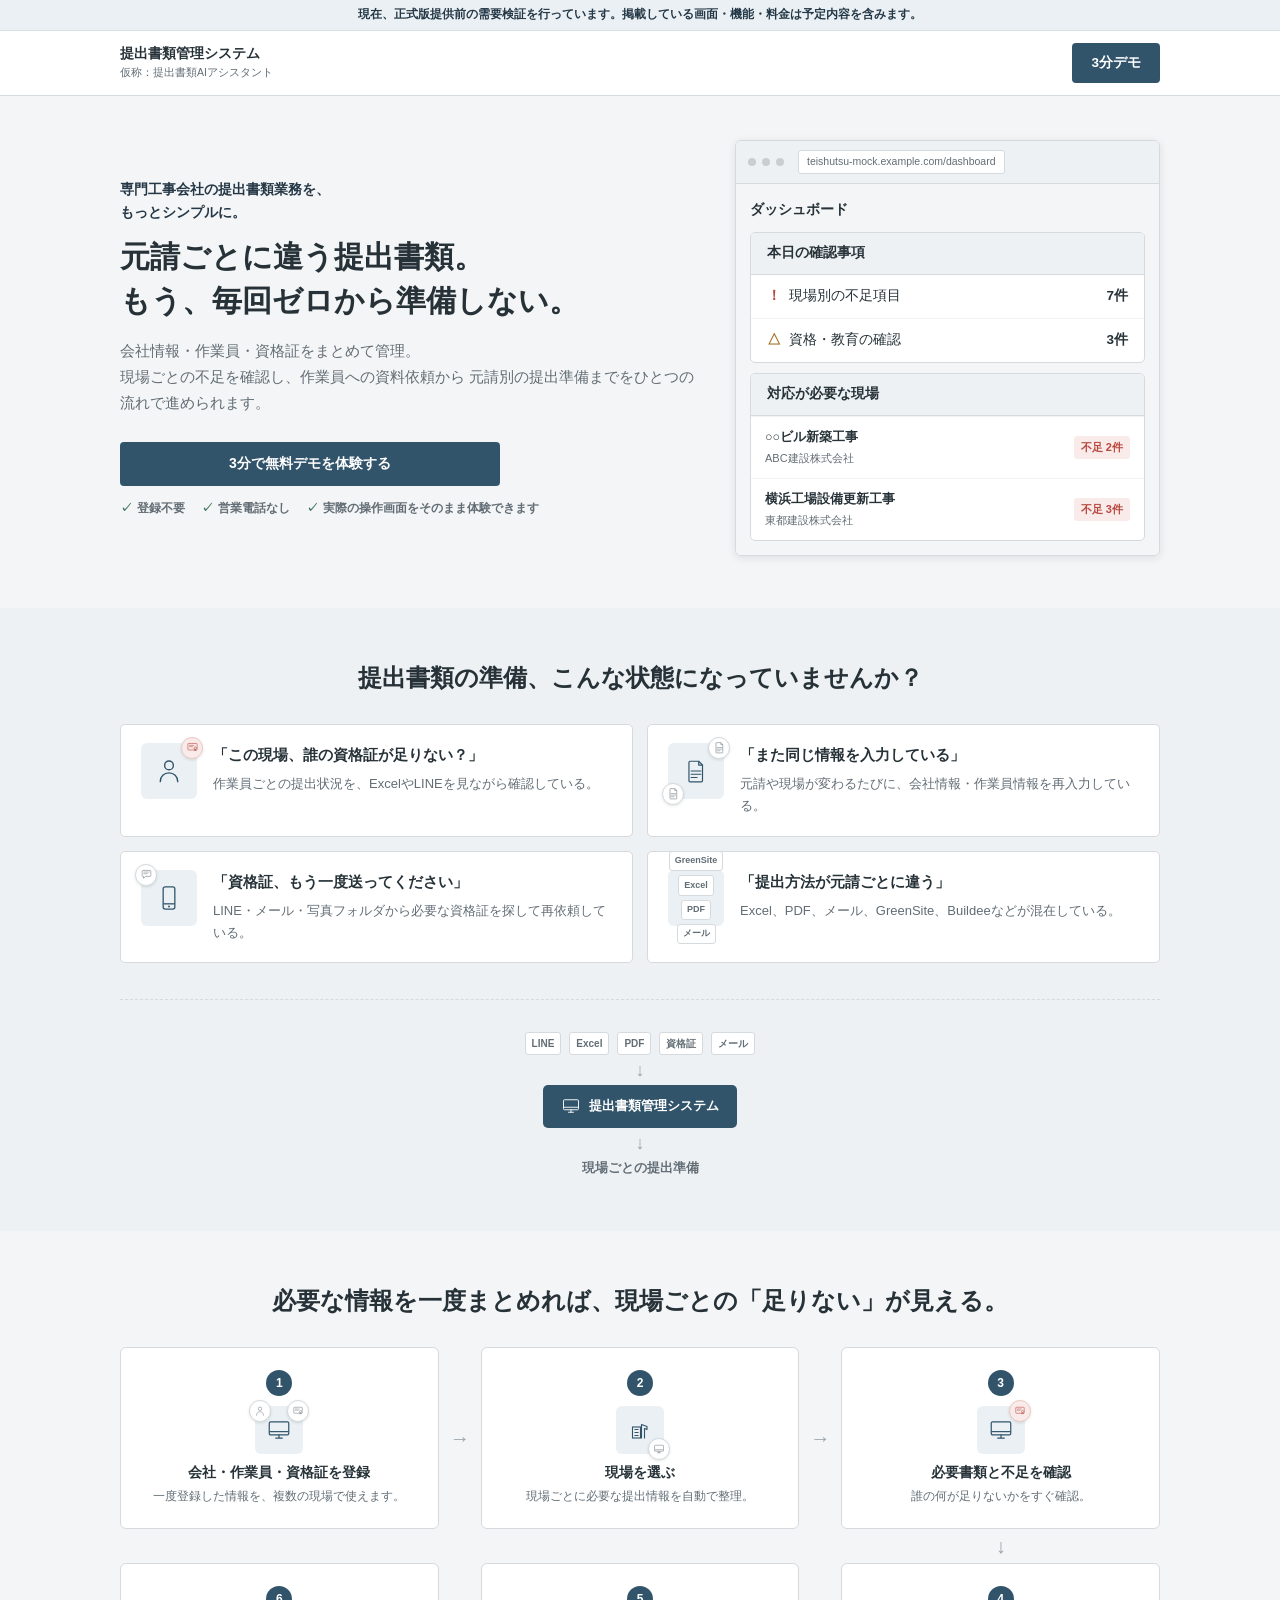
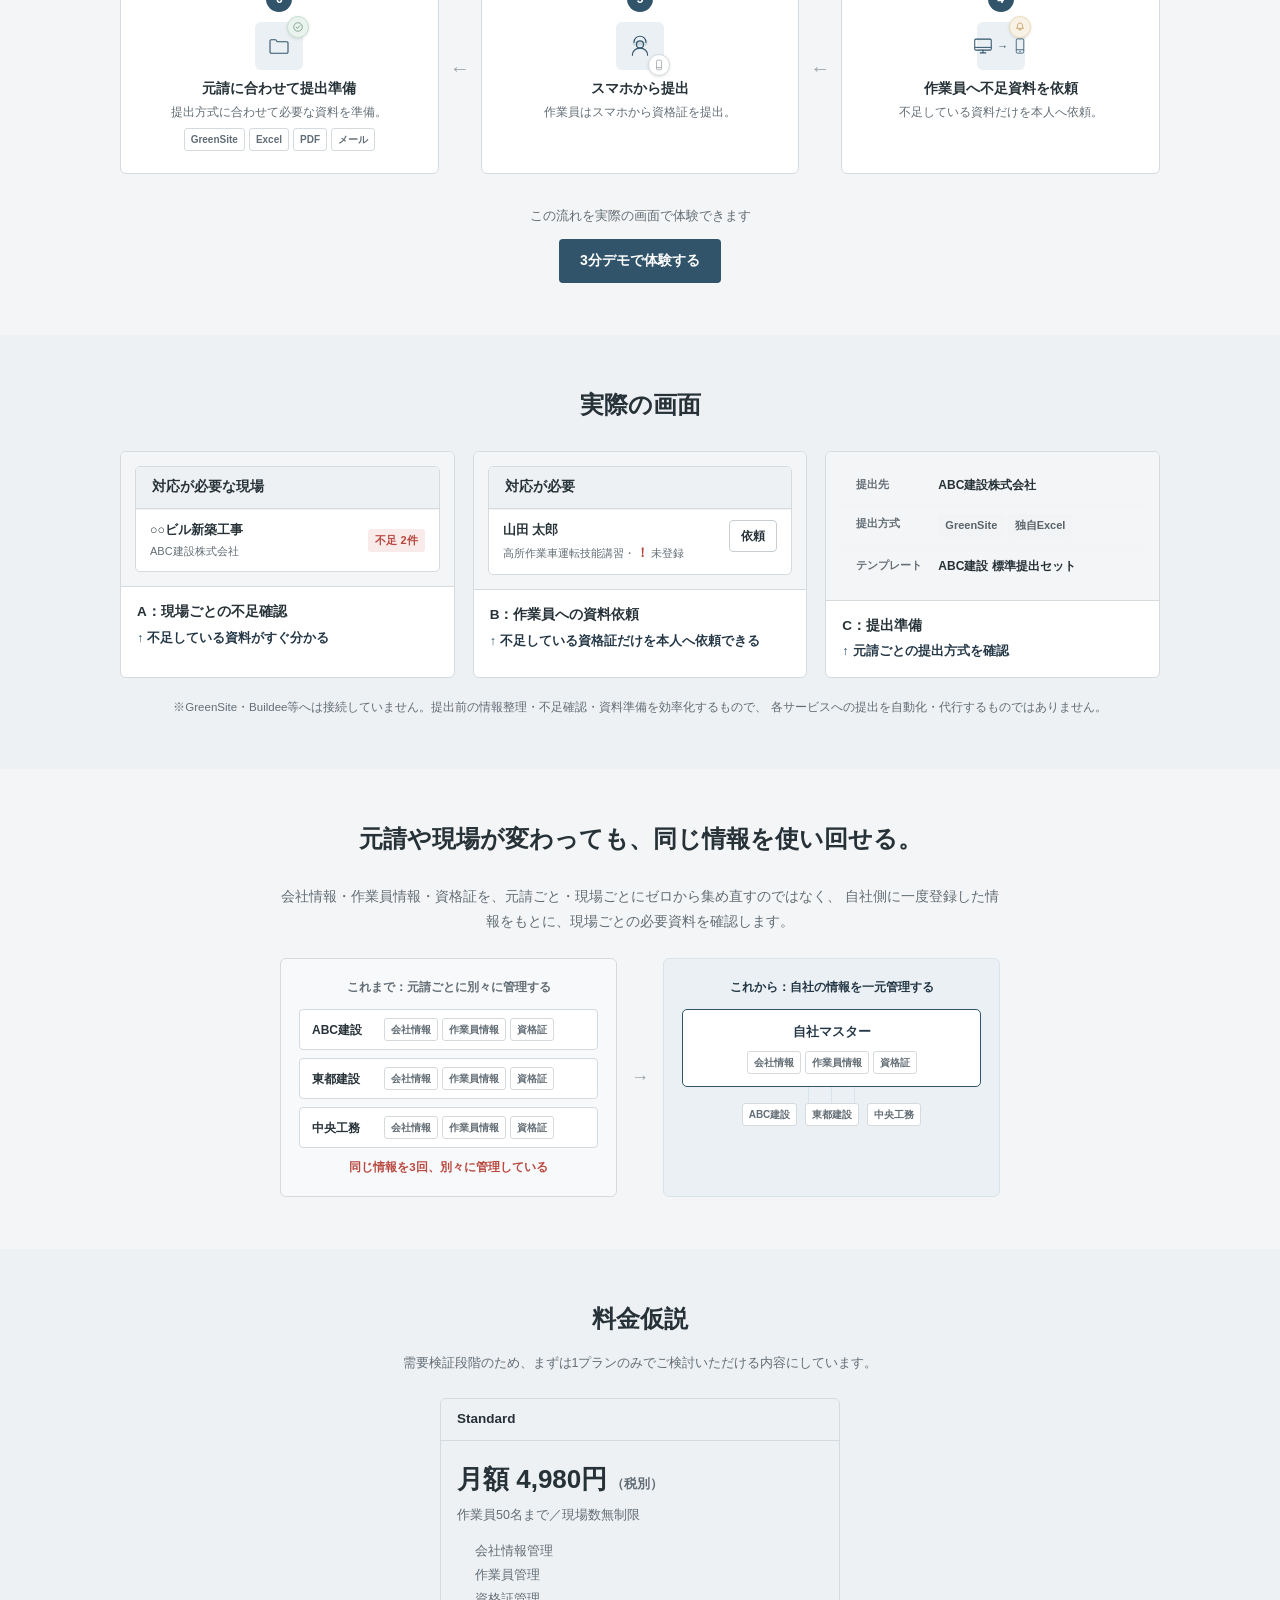
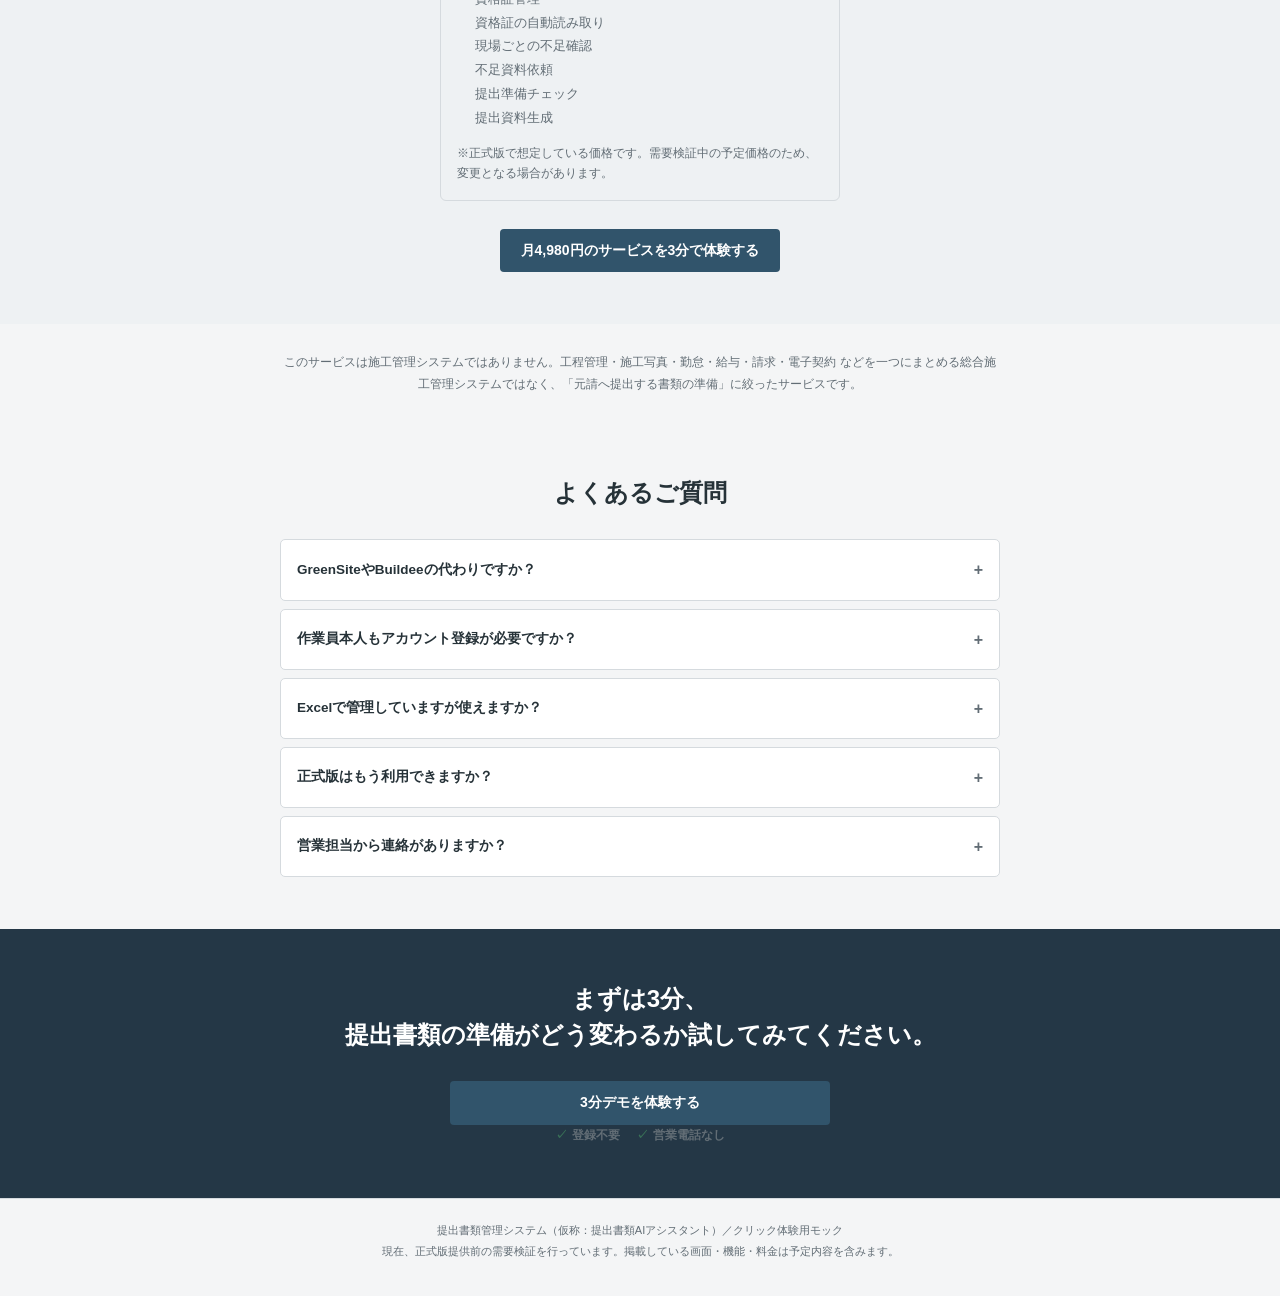
==== commit 76052fef: "style: rework LP as a visual product story, not stacked text cards Design review feedback: the page " ====
--- a/lp.html
+++ b/lp.html
@@ -13,6 +13,72 @@
 <link rel="stylesheet" href="css/lp.css">
 </head>
 <body>
+
+<!-- ============================================================
+     アイコン・簡易イラストのシンボル定義（線画・統一トーン）
+     stroke: #31546B系 / 背景: 淡いブルー / アクセントは success・warning のみ
+     ============================================================ -->
+<svg class="lp-icon-defs" aria-hidden="true" focusable="false">
+  <defs>
+    <symbol id="lp-i-pc" viewBox="0 0 48 48">
+      <rect x="6" y="9" width="36" height="24" rx="2.5" fill="none" stroke="currentColor" stroke-width="2.2"/>
+      <line x1="6" y1="27" x2="42" y2="27" stroke="currentColor" stroke-width="2.2"/>
+      <path d="M18 39h12M24 33v6" stroke="currentColor" stroke-width="2.2" stroke-linecap="round"/>
+    </symbol>
+    <symbol id="lp-i-phone" viewBox="0 0 48 48">
+      <rect x="14" y="5" width="20" height="38" rx="3.5" fill="none" stroke="currentColor" stroke-width="2.2"/>
+      <line x1="14" y1="34" x2="34" y2="34" stroke="currentColor" stroke-width="2.2"/>
+      <circle cx="24" cy="38.5" r="1.6" fill="currentColor"/>
+    </symbol>
+    <symbol id="lp-i-person-office" viewBox="0 0 48 48">
+      <circle cx="24" cy="15" r="7" fill="none" stroke="currentColor" stroke-width="2.2"/>
+      <path d="M10 41c0-8.5 6.3-14 14-14s14 5.5 14 14" fill="none" stroke="currentColor" stroke-width="2.2" stroke-linecap="round"/>
+    </symbol>
+    <symbol id="lp-i-person-worker" viewBox="0 0 48 48">
+      <path d="M13 17c0-6.5 4.9-11 11-11s11 4.5 11 11" fill="none" stroke="currentColor" stroke-width="2.2" stroke-linecap="round"/>
+      <path d="M11 17h26l-2 5H13z" fill="currentColor" opacity="0.16" stroke="currentColor" stroke-width="2.2" stroke-linejoin="round"/>
+      <circle cx="24" cy="21" r="6.5" fill="none" stroke="currentColor" stroke-width="2.2"/>
+      <path d="M10 41c0-8 6.3-13 14-13s14 5 14 13" fill="none" stroke="currentColor" stroke-width="2.2" stroke-linecap="round"/>
+    </symbol>
+    <symbol id="lp-i-cert" viewBox="0 0 48 48">
+      <rect x="7" y="9" width="34" height="24" rx="2.5" fill="none" stroke="currentColor" stroke-width="2.2"/>
+      <line x1="13" y1="16" x2="29" y2="16" stroke="currentColor" stroke-width="2" stroke-linecap="round"/>
+      <line x1="13" y1="21" x2="24" y2="21" stroke="currentColor" stroke-width="2" stroke-linecap="round"/>
+      <circle cx="34" cy="26" r="4.5" fill="none" stroke="currentColor" stroke-width="2"/>
+      <path d="M32.3 30l-1.3 6 3-1.8 3 1.8-1.3-6" fill="none" stroke="currentColor" stroke-width="2" stroke-linejoin="round"/>
+    </symbol>
+    <symbol id="lp-i-document" viewBox="0 0 48 48">
+      <path d="M13 6h16l7 7v29a2 2 0 0 1-2 2H13a2 2 0 0 1-2-2V8a2 2 0 0 1 2-2z" fill="none" stroke="currentColor" stroke-width="2.2" stroke-linejoin="round"/>
+      <path d="M29 6v7h7" fill="none" stroke="currentColor" stroke-width="2.2" stroke-linejoin="round"/>
+      <line x1="15" y1="24" x2="33" y2="24" stroke="currentColor" stroke-width="2" stroke-linecap="round"/>
+      <line x1="15" y1="30" x2="33" y2="30" stroke="currentColor" stroke-width="2" stroke-linecap="round"/>
+      <line x1="15" y1="36" x2="26" y2="36" stroke="currentColor" stroke-width="2" stroke-linecap="round"/>
+    </symbol>
+    <symbol id="lp-i-folder" viewBox="0 0 48 48">
+      <path d="M6 14a2.5 2.5 0 0 1 2.5-2.5h9l3 4h19a2.5 2.5 0 0 1 2.5 2.5v18a2.5 2.5 0 0 1-2.5 2.5h-31A2.5 2.5 0 0 1 6 36z" fill="none" stroke="currentColor" stroke-width="2.2" stroke-linejoin="round"/>
+    </symbol>
+    <symbol id="lp-i-building" viewBox="0 0 48 48">
+      <rect x="9" y="18" width="16" height="22" fill="none" stroke="currentColor" stroke-width="2.2"/>
+      <line x1="13" y1="23" x2="21" y2="23" stroke="currentColor" stroke-width="2"/>
+      <line x1="13" y1="29" x2="21" y2="29" stroke="currentColor" stroke-width="2"/>
+      <line x1="13" y1="35" x2="21" y2="35" stroke="currentColor" stroke-width="2"/>
+      <path d="M27 40V13l11 4v6l-5-2v19" fill="none" stroke="currentColor" stroke-width="2.2" stroke-linejoin="round" stroke-linecap="round"/>
+    </symbol>
+    <symbol id="lp-i-check" viewBox="0 0 48 48">
+      <circle cx="24" cy="24" r="17" fill="none" stroke="currentColor" stroke-width="2.2"/>
+      <path d="M16.5 24.5l5 5 10-11" fill="none" stroke="currentColor" stroke-width="2.4" stroke-linecap="round" stroke-linejoin="round"/>
+    </symbol>
+    <symbol id="lp-i-bell" viewBox="0 0 48 48">
+      <path d="M24 8c6 0 10 4.8 10 11 0 8.5 4 10.5 4 10.5H10s4-2 4-10.5c0-6.2 4-11 10-11z" fill="none" stroke="currentColor" stroke-width="2.2" stroke-linejoin="round"/>
+      <path d="M20 33.5a4 4 0 0 0 8 0" fill="none" stroke="currentColor" stroke-width="2.2" stroke-linecap="round"/>
+    </symbol>
+    <symbol id="lp-i-chat" viewBox="0 0 48 48">
+      <path d="M8 12a3 3 0 0 1 3-3h26a3 3 0 0 1 3 3v16a3 3 0 0 1-3 3H21l-8 7v-7h-2a3 3 0 0 1-3-3z" fill="none" stroke="currentColor" stroke-width="2.2" stroke-linejoin="round"/>
+      <line x1="14" y1="15" x2="34" y2="15" stroke="currentColor" stroke-width="2" stroke-linecap="round"/>
+      <line x1="14" y1="21" x2="27" y2="21" stroke="currentColor" stroke-width="2" stroke-linecap="round"/>
+    </symbol>
+  </defs>
+</svg>
 
 <div class="demo-banner">現在、正式版提供前の需要検証を行っています。掲載している画面・機能・料金は予定内容を含みます。</div>
 
@@ -98,21 +164,66 @@
       <h2 class="lp-h2">提出書類の準備、<br class="lp-br-mobile">こんな状態になっていませんか？</h2>
       <div class="lp-pain-grid">
         <div class="lp-pain-card">
-          <div class="lp-pain-q">「この現場、誰の資格証が足りない？」</div>
-          <div class="lp-pain-a">作業員ごとの提出状況を、ExcelやLINEを見ながら確認している。</div>
+          <div class="lp-scene">
+            <svg class="lp-icon" width="30" height="30"><use href="#lp-i-person-office"></use></svg>
+            <span class="lp-scene-badge lp-scene-badge-tr is-danger"><svg class="lp-icon lp-icon-accent-danger" width="13" height="13"><use href="#lp-i-cert"></use></svg></span>
+          </div>
+          <div class="lp-pain-text">
+            <div class="lp-pain-q">「この現場、誰の資格証が足りない？」</div>
+            <div class="lp-pain-a">作業員ごとの提出状況を、ExcelやLINEを見ながら確認している。</div>
+          </div>
         </div>
         <div class="lp-pain-card">
-          <div class="lp-pain-q">「また同じ情報を入力している」</div>
-          <div class="lp-pain-a">元請や現場が変わるたびに、会社情報・作業員情報を再入力している。</div>
+          <div class="lp-scene">
+            <svg class="lp-icon" width="26" height="26"><use href="#lp-i-document"></use></svg>
+            <span class="lp-scene-badge lp-scene-badge-tr"><svg class="lp-icon lp-icon-sub" width="13" height="13"><use href="#lp-i-document"></use></svg></span>
+            <span class="lp-scene-badge lp-scene-badge-bl"><svg class="lp-icon lp-icon-sub" width="13" height="13"><use href="#lp-i-document"></use></svg></span>
+          </div>
+          <div class="lp-pain-text">
+            <div class="lp-pain-q">「また同じ情報を入力している」</div>
+            <div class="lp-pain-a">元請や現場が変わるたびに、会社情報・作業員情報を再入力している。</div>
+          </div>
         </div>
         <div class="lp-pain-card">
-          <div class="lp-pain-q">「資格証、もう一度送ってください」</div>
-          <div class="lp-pain-a">LINE・メール・写真フォルダから必要な資格証を探して再依頼している。</div>
+          <div class="lp-scene">
+            <svg class="lp-icon" width="28" height="28"><use href="#lp-i-phone"></use></svg>
+            <span class="lp-scene-badge lp-scene-badge-tl"><svg class="lp-icon lp-icon-sub" width="13" height="13"><use href="#lp-i-chat"></use></svg></span>
+          </div>
+          <div class="lp-pain-text">
+            <div class="lp-pain-q">「資格証、もう一度送ってください」</div>
+            <div class="lp-pain-a">LINE・メール・写真フォルダから必要な資格証を探して再依頼している。</div>
+          </div>
         </div>
         <div class="lp-pain-card">
-          <div class="lp-pain-q">「提出方法が元請ごとに違う」</div>
-          <div class="lp-pain-a">Excel、PDF、メール、GreenSite、Buildeeなどが混在している。</div>
-        </div>
+          <div class="lp-scene lp-scene-chips">
+            <span class="lp-mini-chip">GreenSite</span>
+            <span class="lp-mini-chip">Excel</span>
+            <span class="lp-mini-chip">PDF</span>
+            <span class="lp-mini-chip">メール</span>
+          </div>
+          <div class="lp-pain-text">
+            <div class="lp-pain-q">「提出方法が元請ごとに違う」</div>
+            <div class="lp-pain-a">Excel、PDF、メール、GreenSite、Buildeeなどが混在している。</div>
+          </div>
+        </div>
+      </div>
+
+      <!-- ============ バラバラ→整理される トランジション図 ============ -->
+      <div class="lp-funnel">
+        <div class="lp-funnel-inputs">
+          <span class="lp-mini-chip">LINE</span>
+          <span class="lp-mini-chip">Excel</span>
+          <span class="lp-mini-chip">PDF</span>
+          <span class="lp-mini-chip">資格証</span>
+          <span class="lp-mini-chip">メール</span>
+        </div>
+        <div class="lp-funnel-arrow">↓</div>
+        <div class="lp-funnel-system">
+          <svg class="lp-icon" width="20" height="20"><use href="#lp-i-pc"></use></svg>
+          提出書類管理システム
+        </div>
+        <div class="lp-funnel-arrow">↓</div>
+        <div class="lp-funnel-output">現場ごとの提出準備</div>
       </div>
     </div>
   </section>
@@ -121,16 +232,115 @@
   <section class="lp-section">
     <div class="lp-section-inner">
       <h2 class="lp-h2">必要な情報を一度まとめれば、<br class="lp-br-mobile">現場ごとの「足りない」が見える。</h2>
-      <ol class="lp-flow-list">
-        <li><span class="lp-flow-num">1</span>会社・作業員・資格証を登録</li>
-        <li><span class="lp-flow-num">2</span>現場を選ぶ</li>
-        <li><span class="lp-flow-num">3</span>必要書類と不足を確認</li>
-        <li><span class="lp-flow-num">4</span>作業員へ不足資料を依頼</li>
-        <li><span class="lp-flow-num">5</span>スマホから提出</li>
-        <li><span class="lp-flow-num">6</span>元請に合わせて提出準備</li>
-      </ol>
-      <div class="lp-cta-center">
-        <a class="btn btn-primary btn-lg" href="index.html?demo=1&amp;source=lp#/dashboard" data-lp-event="middle_demo_click">3分デモでこの流れを試してみる</a>
+
+      <div class="lp-flow-timeline">
+        <div class="lp-flow-step lp-step-1">
+          <div class="lp-flow-num">1</div>
+          <div class="lp-flow-content">
+            <div class="lp-scene lp-scene-flow">
+              <svg class="lp-icon" width="26" height="26"><use href="#lp-i-pc"></use></svg>
+              <span class="lp-scene-badge lp-scene-badge-tl"><svg class="lp-icon lp-icon-sub" width="12" height="12"><use href="#lp-i-person-office"></use></svg></span>
+              <span class="lp-scene-badge lp-scene-badge-tr"><svg class="lp-icon lp-icon-sub" width="12" height="12"><use href="#lp-i-cert"></use></svg></span>
+            </div>
+            <div class="lp-flow-text">
+              <div class="lp-flow-title">会社・作業員・資格証を登録</div>
+              <div class="lp-flow-desc">一度登録した情報を、複数の現場で使えます。</div>
+            </div>
+          </div>
+        </div>
+
+        <div class="lp-flow-arrow lp-arrow-1" aria-hidden="true">→</div>
+
+        <div class="lp-flow-step lp-step-2">
+          <div class="lp-flow-num">2</div>
+          <div class="lp-flow-content">
+            <div class="lp-scene lp-scene-flow">
+              <svg class="lp-icon" width="24" height="24"><use href="#lp-i-building"></use></svg>
+              <span class="lp-scene-badge lp-scene-badge-br"><svg class="lp-icon lp-icon-sub" width="12" height="12"><use href="#lp-i-pc"></use></svg></span>
+            </div>
+            <div class="lp-flow-text">
+              <div class="lp-flow-title">現場を選ぶ</div>
+              <div class="lp-flow-desc">現場ごとに必要な提出情報を自動で整理。</div>
+            </div>
+          </div>
+        </div>
+
+        <div class="lp-flow-arrow lp-arrow-2" aria-hidden="true">→</div>
+
+        <div class="lp-flow-step lp-step-3">
+          <div class="lp-flow-num">3</div>
+          <div class="lp-flow-content">
+            <div class="lp-scene lp-scene-flow">
+              <svg class="lp-icon" width="26" height="26"><use href="#lp-i-pc"></use></svg>
+              <span class="lp-scene-badge lp-scene-badge-tr is-danger"><svg class="lp-icon lp-icon-accent-danger" width="12" height="12"><use href="#lp-i-cert"></use></svg></span>
+            </div>
+            <div class="lp-flow-text">
+              <div class="lp-flow-title">必要書類と不足を確認</div>
+              <div class="lp-flow-desc">誰の何が足りないかをすぐ確認。</div>
+            </div>
+          </div>
+        </div>
+
+        <div class="lp-flow-arrow lp-arrow-down" aria-hidden="true">↓</div>
+
+        <div class="lp-flow-step lp-step-4">
+          <div class="lp-flow-num">4</div>
+          <div class="lp-flow-content">
+            <div class="lp-scene lp-scene-flow lp-scene-pair">
+              <svg class="lp-icon" width="22" height="22"><use href="#lp-i-pc"></use></svg>
+              <span class="lp-scene-pair-arrow">→</span>
+              <svg class="lp-icon" width="18" height="18"><use href="#lp-i-phone"></use></svg>
+              <span class="lp-scene-badge lp-scene-badge-tr is-warning"><svg class="lp-icon lp-icon-accent-warning" width="12" height="12"><use href="#lp-i-bell"></use></svg></span>
+            </div>
+            <div class="lp-flow-text">
+              <div class="lp-flow-title">作業員へ不足資料を依頼</div>
+              <div class="lp-flow-desc">不足している資料だけを本人へ依頼。</div>
+            </div>
+          </div>
+        </div>
+
+        <div class="lp-flow-arrow lp-arrow-3" aria-hidden="true">←</div>
+
+        <div class="lp-flow-step lp-step-5">
+          <div class="lp-flow-num">5</div>
+          <div class="lp-flow-content">
+            <div class="lp-scene lp-scene-flow">
+              <svg class="lp-icon" width="26" height="26"><use href="#lp-i-person-worker"></use></svg>
+              <span class="lp-scene-badge lp-scene-badge-br"><svg class="lp-icon lp-icon-sub" width="12" height="12"><use href="#lp-i-phone"></use></svg></span>
+            </div>
+            <div class="lp-flow-text">
+              <div class="lp-flow-title">スマホから提出</div>
+              <div class="lp-flow-desc">作業員はスマホから資格証を提出。</div>
+            </div>
+          </div>
+        </div>
+
+        <div class="lp-flow-arrow lp-arrow-4" aria-hidden="true">←</div>
+
+        <div class="lp-flow-step lp-step-6">
+          <div class="lp-flow-num">6</div>
+          <div class="lp-flow-content">
+            <div class="lp-scene lp-scene-flow">
+              <svg class="lp-icon" width="24" height="24"><use href="#lp-i-folder"></use></svg>
+              <span class="lp-scene-badge lp-scene-badge-tr is-success"><svg class="lp-icon lp-icon-accent-success" width="12" height="12" style="color:var(--color-success);"><use href="#lp-i-check"></use></svg></span>
+            </div>
+            <div class="lp-flow-text">
+              <div class="lp-flow-title">元請に合わせて提出準備</div>
+              <div class="lp-flow-desc">提出方式に合わせて必要な資料を準備。</div>
+              <div class="lp-flow-chips">
+                <span class="lp-mini-chip">GreenSite</span>
+                <span class="lp-mini-chip">Excel</span>
+                <span class="lp-mini-chip">PDF</span>
+                <span class="lp-mini-chip">メール</span>
+              </div>
+            </div>
+          </div>
+        </div>
+      </div>
+
+      <div class="lp-flow-cta">
+        <p class="lp-flow-cta-hint">この流れを実際の画面で体験できます</p>
+        <a class="btn btn-primary btn-lg" href="index.html?demo=1&amp;source=lp#/dashboard" data-lp-event="middle_demo_click">3分デモで体験する</a>
       </div>
     </div>
   </section>
@@ -155,7 +365,7 @@
           </div>
           <div class="lp-screen-copy">
             <div class="lp-screen-title">A：現場ごとの不足確認</div>
-            <div class="lp-screen-text">誰の何が不足しているかを、現場単位ですぐ確認。</div>
+            <div class="lp-screen-text"><span class="lp-screen-callout">↑</span>不足している資料がすぐ分かる</div>
           </div>
         </div>
         <div class="lp-screen-card">
@@ -173,7 +383,7 @@
           </div>
           <div class="lp-screen-copy">
             <div class="lp-screen-title">B：作業員への資料依頼</div>
-            <div class="lp-screen-text">不足している資格証だけを本人へ提出依頼。</div>
+            <div class="lp-screen-text"><span class="lp-screen-callout">↑</span>不足している資格証だけを本人へ依頼できる</div>
           </div>
         </div>
         <div class="lp-screen-card">
@@ -186,7 +396,7 @@
           </div>
           <div class="lp-screen-copy">
             <div class="lp-screen-title">C：提出準備</div>
-            <div class="lp-screen-text">必要な資料が揃ったら、元請の提出方式に合わせて準備。</div>
+            <div class="lp-screen-text"><span class="lp-screen-callout">↑</span>元請ごとの提出方式を確認</div>
           </div>
         </div>
       </div>
@@ -205,15 +415,59 @@
         会社情報・作業員情報・資格証を、元請ごと・現場ごとにゼロから集め直すのではなく、
         自社側に一度登録した情報をもとに、現場ごとの必要資料を確認します。
       </p>
-      <div class="lp-why-compare">
-        <div class="lp-why-col lp-why-before">
-          <div class="lp-why-col-label">これまで</div>
-          <div class="lp-why-col-text">元請ごとに別々に管理する</div>
-        </div>
+
+      <div class="lp-why-diagram">
+        <div class="lp-why-before-col">
+          <div class="lp-why-col-label">これまで：元請ごとに別々に管理する</div>
+          <div class="lp-why-clients">
+            <div class="lp-why-client">
+              <div class="lp-why-client-name">ABC建設</div>
+              <div class="lp-why-client-chips">
+                <span class="lp-mini-chip">会社情報</span>
+                <span class="lp-mini-chip">作業員情報</span>
+                <span class="lp-mini-chip">資格証</span>
+              </div>
+            </div>
+            <div class="lp-why-client">
+              <div class="lp-why-client-name">東都建設</div>
+              <div class="lp-why-client-chips">
+                <span class="lp-mini-chip">会社情報</span>
+                <span class="lp-mini-chip">作業員情報</span>
+                <span class="lp-mini-chip">資格証</span>
+              </div>
+            </div>
+            <div class="lp-why-client">
+              <div class="lp-why-client-name">中央工務</div>
+              <div class="lp-why-client-chips">
+                <span class="lp-mini-chip">会社情報</span>
+                <span class="lp-mini-chip">作業員情報</span>
+                <span class="lp-mini-chip">資格証</span>
+              </div>
+            </div>
+          </div>
+          <div class="lp-why-dup-note">同じ情報を3回、別々に管理している</div>
+        </div>
+
         <div class="lp-why-arrow">→</div>
-        <div class="lp-why-col lp-why-after">
-          <div class="lp-why-col-label">これから</div>
-          <div class="lp-why-col-text">自社の情報を一元管理し、提出先に合わせて準備する</div>
+
+        <div class="lp-why-after-col">
+          <div class="lp-why-col-label lp-why-col-label-after">これから：自社の情報を一元管理する</div>
+          <div class="lp-why-master">
+            <div class="lp-why-master-title">自社マスター</div>
+            <div class="lp-why-client-chips">
+              <span class="lp-mini-chip">会社情報</span>
+              <span class="lp-mini-chip">作業員情報</span>
+              <span class="lp-mini-chip">資格証</span>
+            </div>
+          </div>
+          <div class="lp-why-fanout" aria-hidden="true">
+            <span></span><span></span><span></span>
+          </div>
+          <div class="lp-why-master-targets">
+            <span class="lp-mini-chip">ABC建設</span>
+            <span class="lp-mini-chip">東都建設</span>
+            <span class="lp-mini-chip">中央工務</span>
+          </div>
         </div>
       </div>
     </div>
--- a/css/lp.css
+++ b/css/lp.css
@@ -10,6 +10,84 @@
 
 main {
   overflow-x: hidden;
+}
+
+/* ============ アイコン・簡易イラスト共通基盤 ============
+   線画トーンで統一。stroke: primary系、背景: 淡いブルー、
+   アクセントはsuccess/warningのみに限定する。 */
+
+.lp-icon-defs {
+  position: absolute;
+  width: 0;
+  height: 0;
+  overflow: hidden;
+}
+
+.lp-icon {
+  display: block;
+  color: var(--color-primary);
+  flex-shrink: 0;
+}
+
+.lp-icon-sub {
+  color: var(--color-neutral-500);
+}
+
+.lp-icon-accent-warning {
+  color: var(--color-warning);
+}
+
+.lp-icon-accent-danger {
+  color: var(--color-danger);
+}
+
+/* シーン：1〜2個のアイコンを淡いブルーの円/角丸背景の上に配置する共通コンテナ */
+.lp-scene {
+  position: relative;
+  display: flex;
+  align-items: center;
+  justify-content: center;
+  width: 56px;
+  height: 56px;
+  border-radius: var(--radius-lg);
+  background: var(--color-primary-light);
+  flex-shrink: 0;
+}
+
+.lp-scene-badge {
+  position: absolute;
+  display: flex;
+  align-items: center;
+  justify-content: center;
+  width: 22px;
+  height: 22px;
+  border-radius: 50%;
+  background: var(--color-surface);
+  border: 1.5px solid var(--color-border);
+  box-shadow: 0 1px 3px rgba(28, 33, 36, 0.12);
+}
+
+.lp-scene-badge-tl { top: -6px; left: -6px; }
+.lp-scene-badge-tr { top: -6px; right: -6px; }
+.lp-scene-badge-br { bottom: -6px; right: -6px; }
+.lp-scene-badge-bl { bottom: -6px; left: -6px; }
+
+.lp-scene-badge.is-danger { border-color: var(--color-danger-border); background: var(--color-danger-light); }
+.lp-scene-badge.is-success { border-color: var(--color-success-border); background: var(--color-success-light); }
+.lp-scene-badge.is-warning { border-color: var(--color-warning-border); background: var(--color-warning-light); }
+
+/* 小さなラベルチップ（GreenSite / Excel など） */
+.lp-mini-chip {
+  display: inline-flex;
+  align-items: center;
+  font-size: 10px;
+  font-weight: 700;
+  color: var(--color-text-sub);
+  background: var(--color-surface);
+  border: 1px solid var(--color-border);
+  border-radius: 3px;
+  padding: 2px 6px;
+  white-space: nowrap;
 }
 
 .lp-section-inner,
@@ -283,12 +361,19 @@
 }
 
 .lp-pain-card {
+  display: flex;
+  align-items: flex-start;
+  gap: 16px;
   background: var(--color-surface);
   border: 1px solid var(--color-border);
   border-radius: var(--radius-md);
   padding: 18px 20px;
 }
 
+.lp-pain-text {
+  min-width: 0;
+}
+
 .lp-pain-q {
   font-size: 14.5px;
   font-weight: 700;
@@ -302,43 +387,240 @@
   line-height: 1.7;
 }
 
-/* ---- このシステムなら（フロー） ---- */
-.lp-flow-list {
-  list-style: none;
-  margin: 0;
-  padding: 0;
+.lp-scene-chips {
+  display: flex;
+  flex-wrap: wrap;
+  align-content: center;
+  justify-content: center;
+  gap: 4px;
+  padding: 6px;
+}
+
+.lp-scene-chips .lp-mini-chip {
+  font-size: 9px;
+  padding: 1.5px 5px;
+}
+
+/* ---- バラバラ→整理される トランジション図 ---- */
+.lp-funnel {
   display: flex;
   flex-direction: column;
-  gap: 10px;
+  align-items: center;
+  gap: 6px;
+  margin-top: 36px;
+  padding-top: 32px;
+  border-top: 1px dashed var(--color-border);
+}
+
+.lp-funnel-inputs {
+  display: flex;
+  flex-wrap: wrap;
+  justify-content: center;
+  gap: 8px;
+  max-width: 420px;
+}
+
+.lp-funnel-arrow {
+  font-size: 18px;
+  color: var(--color-neutral-400);
+  font-weight: 700;
+  line-height: 1;
+}
+
+.lp-funnel-system {
+  display: flex;
+  align-items: center;
+  gap: 8px;
+  background: var(--color-primary);
+  color: #fff;
+  font-size: 13px;
+  font-weight: 700;
+  padding: 10px 18px;
+  border-radius: var(--radius-md);
+}
+
+.lp-funnel-system .lp-icon {
+  color: #fff;
+}
+
+.lp-funnel-output {
+  font-size: 12.5px;
+  font-weight: 700;
+  color: var(--color-text-sub);
+}
+
+/* ---- このシステムなら（業務フロー：タイムライン／スネーク型） ---- */
+
+/* モバイル：左に番号＋通し線、右にシーン＋タイトル＋説明のタイムライン */
+.lp-flow-timeline {
+  position: relative;
   max-width: 480px;
   margin: 0 auto;
 }
 
-.lp-flow-list li {
-  display: flex;
-  align-items: center;
+.lp-flow-timeline::before {
+  content: "";
+  position: absolute;
+  left: 15px;
+  top: 15px;
+  bottom: 15px;
+  width: 2px;
+  background: var(--color-border);
+  z-index: 0;
+}
+
+.lp-flow-arrow {
+  display: none;
+}
+
+.lp-flow-step {
+  position: relative;
+  z-index: 1;
+  display: flex;
+  align-items: flex-start;
   gap: 14px;
-  background: var(--color-surface);
-  border: 1px solid var(--color-border);
-  border-radius: var(--radius-md);
-  padding: 12px 16px;
-  font-size: 13.5px;
-  font-weight: 600;
-  color: var(--color-text);
+  padding: 14px 0;
 }
 
 .lp-flow-num {
   flex-shrink: 0;
-  width: 26px;
-  height: 26px;
+  width: 30px;
+  height: 30px;
   border-radius: 50%;
   background: var(--color-primary);
   color: #fff;
+  font-size: 13px;
+  font-weight: 700;
+  display: flex;
+  align-items: center;
+  justify-content: center;
+}
+
+.lp-flow-content {
+  display: flex;
+  align-items: center;
+  gap: 12px;
+  min-width: 0;
+  flex: 1;
+}
+
+.lp-flow-text {
+  min-width: 0;
+  flex: 1;
+}
+
+.lp-scene-flow {
+  width: 48px;
+  height: 48px;
+}
+
+.lp-scene-pair {
+  gap: 3px;
+}
+
+.lp-scene-pair-arrow {
+  font-size: 11px;
+  color: var(--color-primary);
+  font-weight: 700;
+}
+
+.lp-flow-title {
+  font-size: 13.5px;
+  font-weight: 700;
+  color: var(--color-text);
+}
+
+.lp-flow-desc {
+  font-size: 12px;
+  color: var(--color-text-sub);
+  line-height: 1.6;
+  margin-top: 2px;
+}
+
+.lp-flow-chips {
+  display: flex;
+  flex-wrap: wrap;
+  gap: 4px;
+  margin-top: 6px;
+}
+
+.lp-flow-cta {
+  text-align: center;
+  margin-top: 32px;
+}
+
+.lp-flow-cta-hint {
   font-size: 12.5px;
-  font-weight: 700;
-  display: flex;
-  align-items: center;
-  justify-content: center;
+  color: var(--color-text-sub);
+  margin: 0 0 12px;
+}
+
+/* PC：1→2→3 / 6←5←4 のスネーク型フローレイアウト */
+@media (min-width: 1080px) {
+  .lp-flow-timeline {
+    max-width: none;
+    display: grid;
+    grid-template-columns: minmax(0, 1fr) 34px minmax(0, 1fr) 34px minmax(0, 1fr);
+    grid-template-rows: auto 34px auto;
+    grid-template-areas:
+      "s1 a1 s2 a2 s3"
+      ".  .  .  .  ad"
+      "s6 a4 s5 a3 s4";
+    align-items: stretch;
+    column-gap: 4px;
+    row-gap: 0;
+  }
+
+  .lp-flow-timeline::before {
+    display: none;
+  }
+
+  .lp-flow-step {
+    flex-direction: column;
+    align-items: center;
+    text-align: center;
+    gap: 10px;
+    padding: 22px 16px;
+    background: var(--color-surface);
+    border: 1px solid var(--color-border);
+    border-radius: var(--radius-lg);
+  }
+
+  .lp-flow-content {
+    flex-direction: column;
+    gap: 8px;
+  }
+
+  .lp-flow-num {
+    width: 26px;
+    height: 26px;
+    font-size: 12px;
+  }
+
+  .lp-flow-chips {
+    justify-content: center;
+  }
+
+  .lp-flow-arrow {
+    display: flex;
+    align-items: center;
+    justify-content: center;
+    font-size: 20px;
+    color: var(--color-neutral-400);
+    font-weight: 700;
+  }
+
+  .lp-step-1 { grid-area: s1; }
+  .lp-step-2 { grid-area: s2; }
+  .lp-step-3 { grid-area: s3; }
+  .lp-step-4 { grid-area: s4; }
+  .lp-step-5 { grid-area: s5; }
+  .lp-step-6 { grid-area: s6; }
+  .lp-arrow-1 { grid-area: a1; }
+  .lp-arrow-2 { grid-area: a2; }
+  .lp-arrow-down { grid-area: ad; }
+  .lp-arrow-3 { grid-area: a3; }
+  .lp-arrow-4 { grid-area: a4; }
 }
 
 /* ---- 実際の画面 ---- */
@@ -374,8 +656,16 @@
 
 .lp-screen-text {
   font-size: 12.5px;
-  color: var(--color-text-sub);
+  color: var(--color-primary-dark);
+  font-weight: 700;
   line-height: 1.7;
+}
+
+.lp-screen-callout {
+  display: inline-block;
+  color: var(--color-primary);
+  font-weight: 800;
+  margin-right: 4px;
 }
 
 .lp-screens-note {
@@ -392,52 +682,124 @@
   margin: 0 0 24px;
 }
 
-.lp-why-compare {
+.lp-why-diagram {
   display: flex;
   flex-direction: column;
   align-items: center;
-  gap: 10px;
-}
-
-.lp-why-col {
-  width: 100%;
-  max-width: 340px;
-  border-radius: var(--radius-md);
-  padding: 16px 18px;
+  gap: 14px;
+}
+
+.lp-why-col-label {
+  font-size: 12px;
+  font-weight: 700;
+  color: var(--color-text-sub);
   text-align: center;
-}
-
-.lp-why-before {
-  background: var(--color-neutral-100);
-  border: 1px solid var(--color-border);
-}
-
-.lp-why-after {
-  background: var(--color-primary-light);
-  border: 1px solid var(--color-primary-lighter);
-}
-
-.lp-why-col-label {
-  font-size: 11px;
-  font-weight: 700;
-  color: var(--color-text-sub);
-  margin-bottom: 6px;
-}
-
-.lp-why-after .lp-why-col-label {
+  margin-bottom: 12px;
+}
+
+.lp-why-col-label-after {
   color: var(--color-primary-dark);
-}
-
-.lp-why-col-text {
-  font-size: 13.5px;
-  font-weight: 700;
-  color: var(--color-text);
 }
 
 .lp-why-arrow {
   font-size: 18px;
   color: var(--color-neutral-400);
   font-weight: 700;
+  transform: rotate(90deg);
+}
+
+.lp-why-before-col,
+.lp-why-after-col {
+  width: 100%;
+  max-width: 400px;
+  border-radius: var(--radius-lg);
+  padding: 18px;
+  border: 1px solid var(--color-border);
+}
+
+.lp-why-before-col {
+  background: var(--color-neutral-50);
+}
+
+.lp-why-after-col {
+  background: var(--color-primary-light);
+  border-color: var(--color-primary-lighter);
+}
+
+.lp-why-clients {
+  display: flex;
+  flex-direction: column;
+  gap: 8px;
+}
+
+.lp-why-client {
+  display: flex;
+  align-items: center;
+  gap: 10px;
+  background: var(--color-surface);
+  border: 1px solid var(--color-border);
+  border-radius: var(--radius-sm);
+  padding: 8px 12px;
+  flex-wrap: wrap;
+}
+
+.lp-why-client-name {
+  flex-shrink: 0;
+  font-size: 12px;
+  font-weight: 700;
+  color: var(--color-text);
+  min-width: 62px;
+}
+
+.lp-why-client-chips {
+  display: flex;
+  flex-wrap: wrap;
+  gap: 4px;
+}
+
+.lp-why-dup-note {
+  text-align: center;
+  font-size: 11.5px;
+  color: var(--color-danger);
+  font-weight: 700;
+  margin-top: 10px;
+}
+
+.lp-why-master {
+  display: flex;
+  flex-direction: column;
+  align-items: center;
+  gap: 8px;
+  background: var(--color-surface);
+  border: 1.5px solid var(--color-primary);
+  border-radius: var(--radius-md);
+  padding: 12px 16px;
+}
+
+.lp-why-master-title {
+  font-size: 12.5px;
+  font-weight: 700;
+  color: var(--color-primary-dark);
+}
+
+.lp-why-fanout {
+  display: flex;
+  justify-content: center;
+  gap: 22px;
+  height: 16px;
+}
+
+.lp-why-fanout span {
+  width: 1px;
+  height: 100%;
+  background: var(--color-primary-lighter);
+}
+
+.lp-why-master-targets {
+  display: flex;
+  justify-content: center;
+  flex-wrap: wrap;
+  gap: 8px;
 }
 
 /* ---- 料金仮説 ---- */
@@ -606,9 +968,14 @@
   .lp-screens {
     grid-template-columns: repeat(3, minmax(0, 1fr));
   }
-  .lp-why-compare {
+  .lp-why-diagram {
     flex-direction: row;
+    align-items: stretch;
     justify-content: center;
+  }
+  .lp-why-arrow {
+    transform: none;
+    align-self: center;
   }
 }
 
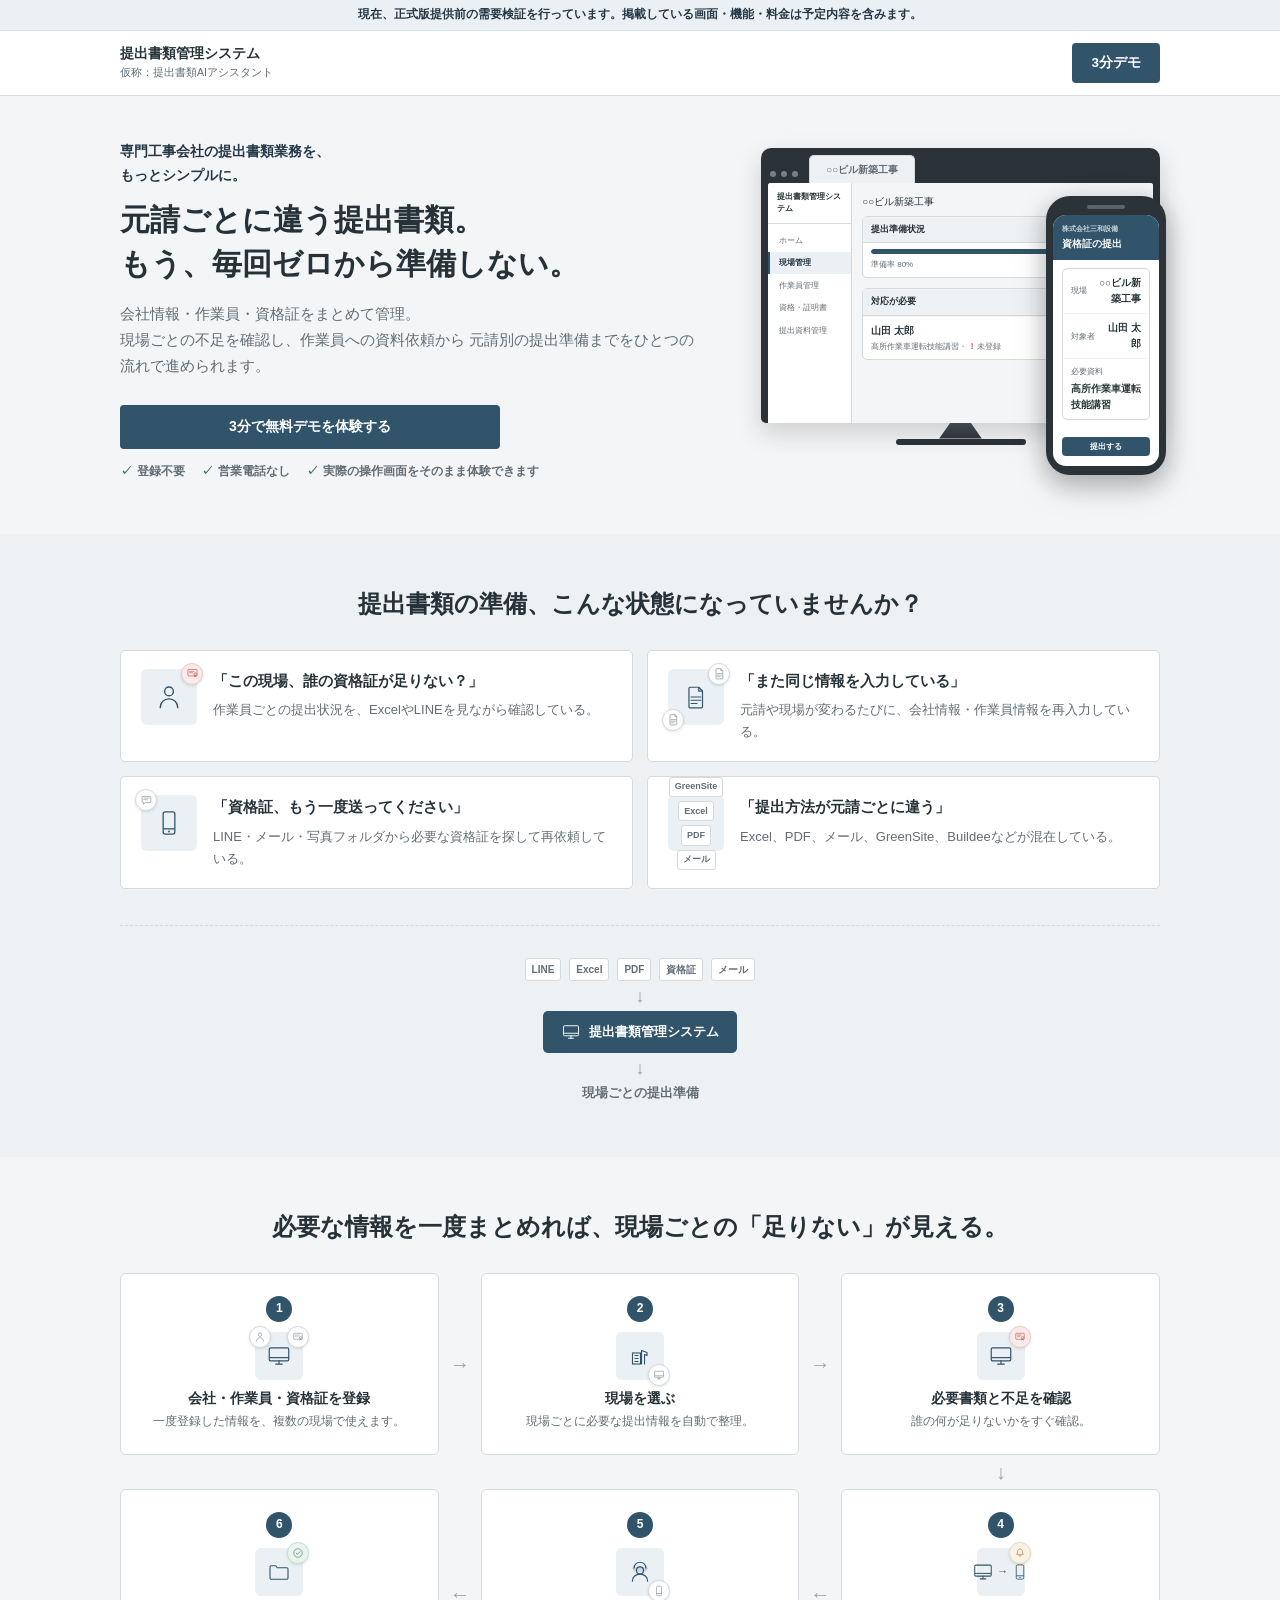
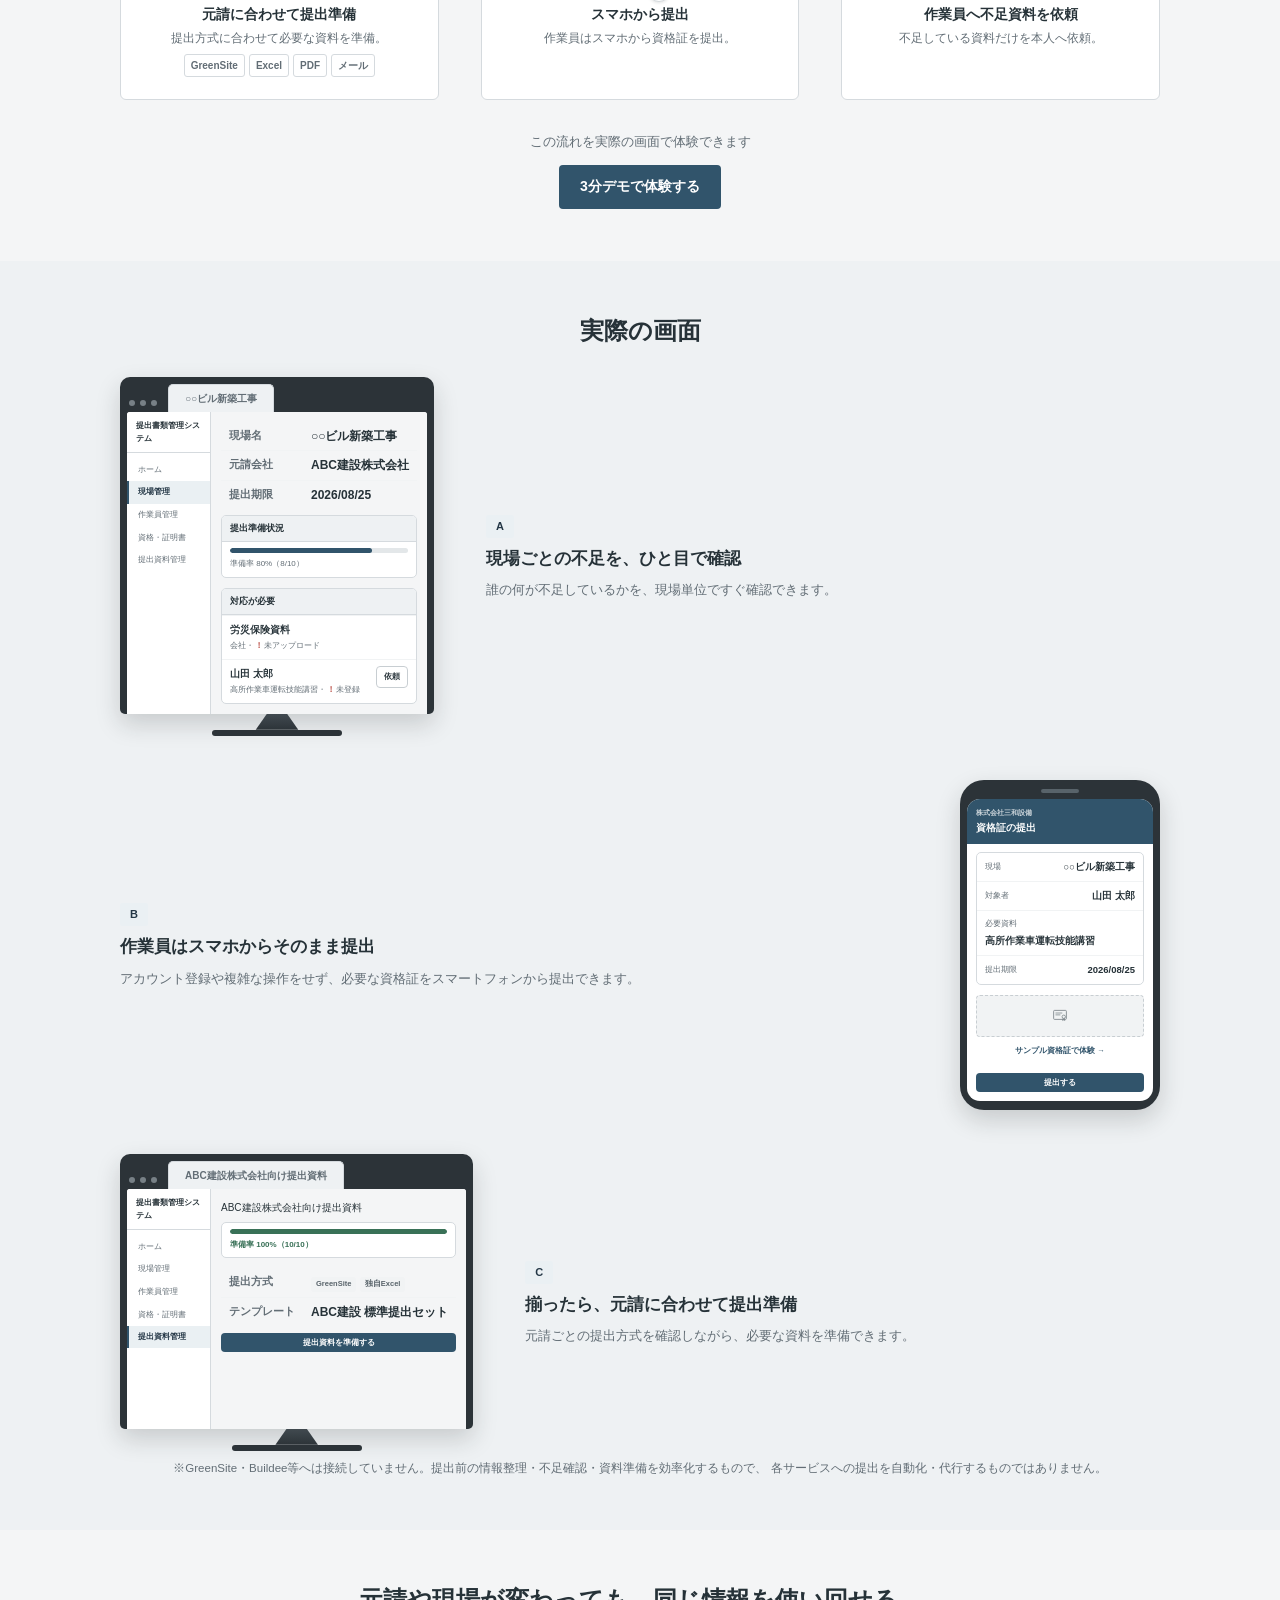
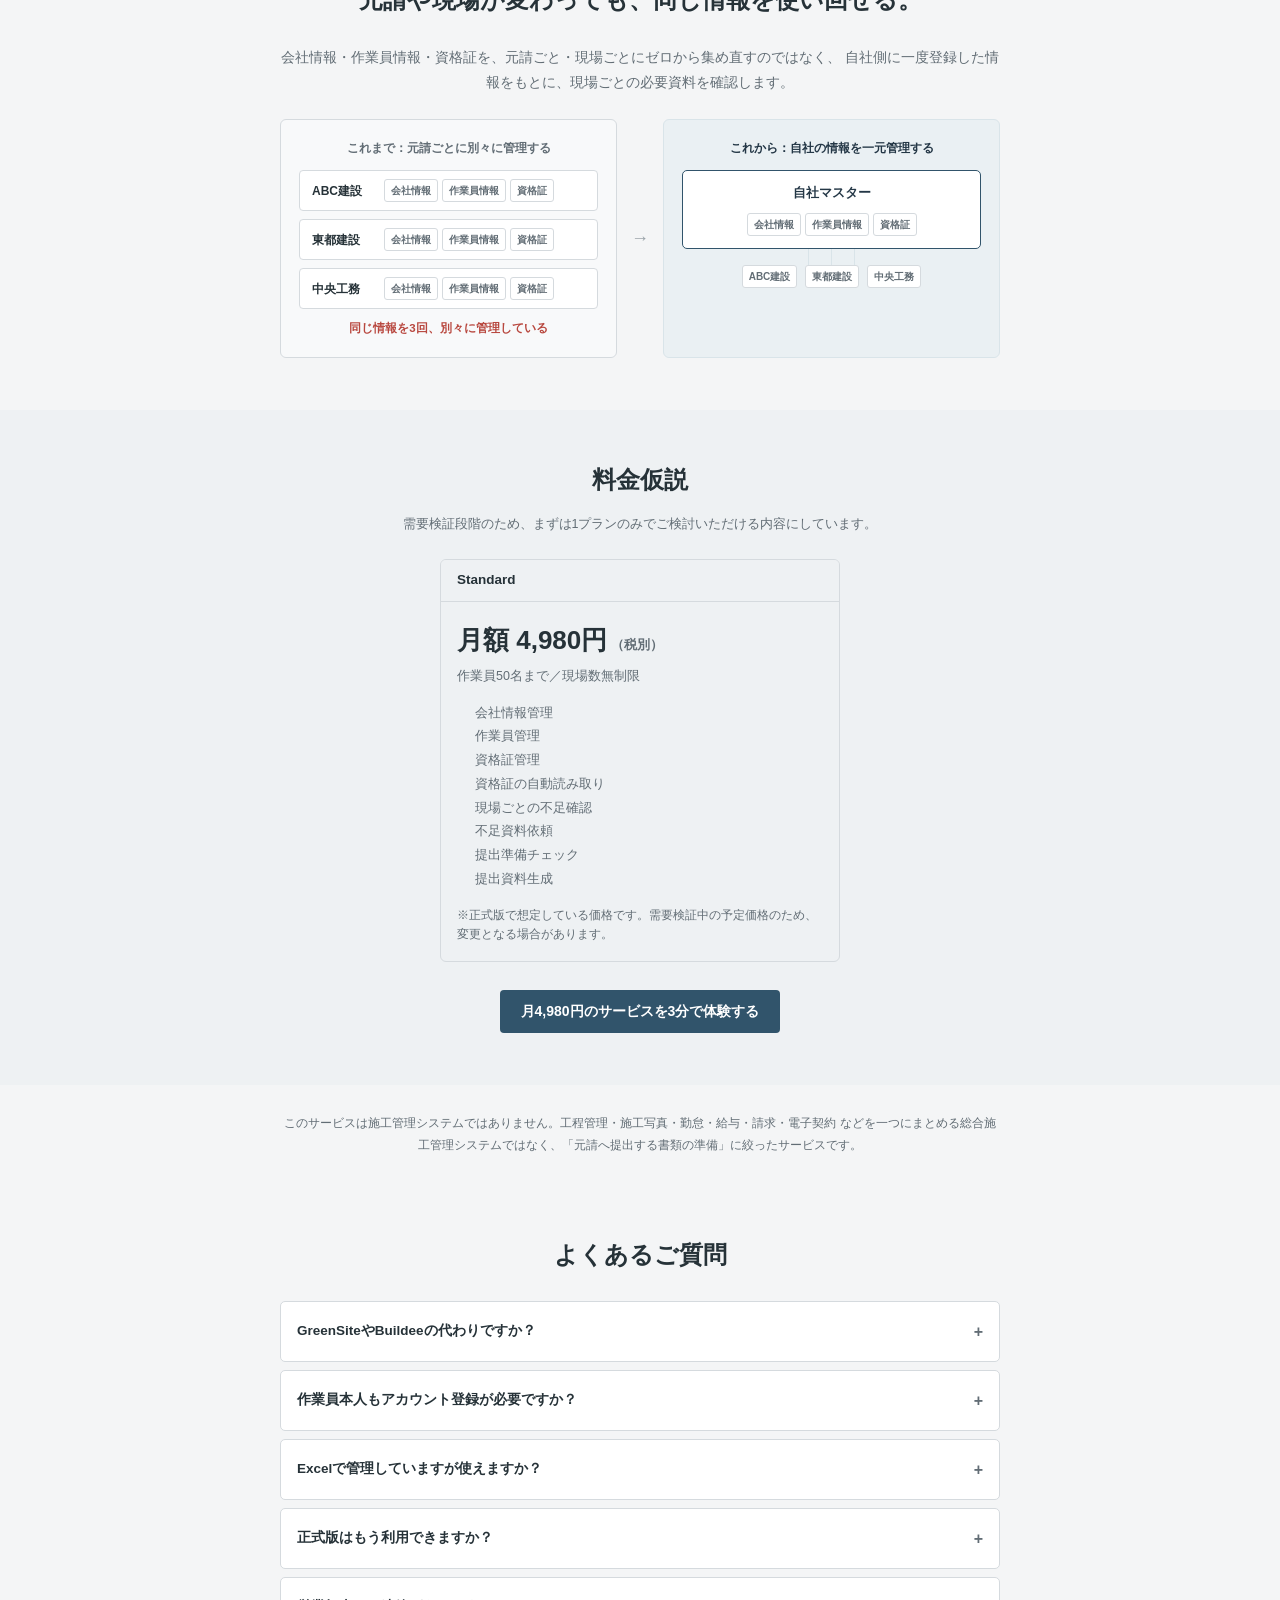
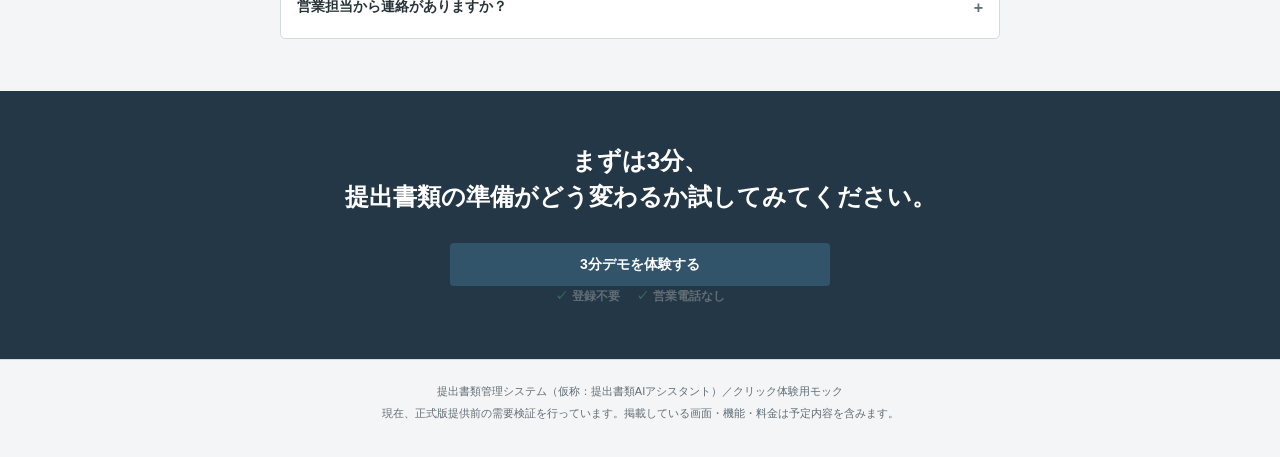
==== commit c406c8f2: "style: put real device frames around the actual UI in Hero and 実際の画面 Second design review round: the" ====
--- a/lp.html
+++ b/lp.html
@@ -115,44 +115,71 @@
         </div>
       </div>
       <div class="lp-hero-visual">
-        <div class="lp-browser-frame">
-          <div class="lp-browser-bar">
-            <span class="lp-browser-dot"></span><span class="lp-browser-dot"></span><span class="lp-browser-dot"></span>
-            <span class="lp-browser-url">teishutsu-mock.example.com/dashboard</span>
-          </div>
-          <div class="lp-browser-body">
-            <div class="lp-mock-page-title">ダッシュボード</div>
-            <div class="lp-mock-card">
-              <div class="section-band">本日の確認事項</div>
-              <div class="today-check">
-                <div class="today-check-row">
-                  <div class="today-check-label"><span class="today-check-mark mark-danger">！</span>現場別の不足項目</div>
-                  <div class="today-check-value">7件</div>
-                </div>
-                <div class="today-check-row">
-                  <div class="today-check-label"><span class="today-check-mark mark-warning">△</span>資格・教育の確認</div>
-                  <div class="today-check-value">3件</div>
-                </div>
-              </div>
-            </div>
-            <div class="lp-mock-card">
-              <div class="section-band">対応が必要な現場</div>
-              <div class="lp-mock-row">
-                <div>
-                  <div class="lp-mock-row-title">○○ビル新築工事</div>
-                  <div class="lp-mock-row-sub">ABC建設株式会社</div>
-                </div>
-                <span class="badge badge-danger">不足 2件</span>
-              </div>
-              <div class="lp-mock-row">
-                <div>
-                  <div class="lp-mock-row-title">横浜工場設備更新工事</div>
-                  <div class="lp-mock-row-sub">東都建設株式会社</div>
-                </div>
-                <span class="badge badge-danger">不足 3件</span>
-              </div>
-            </div>
-          </div>
+        <div class="lp-hero-devices">
+
+          <!-- PC：管理画面（現場詳細）を実機フレームではめ込み表示 -->
+          <div class="lp-device-pc">
+            <div class="lp-device-pc-shell">
+              <div class="lp-device-pc-topbar">
+                <span class="lp-device-dot"></span><span class="lp-device-dot"></span><span class="lp-device-dot"></span>
+                <span class="lp-device-pc-tab">○○ビル新築工事</span>
+              </div>
+              <div class="lp-device-pc-screen">
+                <div class="lp-device-pc-sidebar">
+                  <div class="lp-device-pc-logo">提出書類管理システム</div>
+                  <div class="lp-device-pc-nav-item">ホーム</div>
+                  <div class="lp-device-pc-nav-item active">現場管理</div>
+                  <div class="lp-device-pc-nav-item">作業員管理</div>
+                  <div class="lp-device-pc-nav-item">資格・証明書</div>
+                  <div class="lp-device-pc-nav-item">提出資料管理</div>
+                </div>
+                <div class="lp-device-pc-main">
+                  <div class="lp-mock-page-title">○○ビル新築工事</div>
+                  <div class="lp-mock-card">
+                    <div class="section-band">提出準備状況</div>
+                    <div style="padding:6px 8px;">
+                      <div class="progress-track"><div class="progress-fill" style="width:80%"></div></div>
+                      <div style="font-size:8px;color:var(--color-text-sub);margin-top:4px;">準備率 80%</div>
+                    </div>
+                  </div>
+                  <div class="lp-mock-card">
+                    <div class="section-band">対応が必要</div>
+                    <div class="lp-mock-row lp-mock-row-attention">
+                      <div>
+                        <div class="lp-mock-row-title">山田 太郎</div>
+                        <div class="lp-mock-row-sub">高所作業車運転技能講習・<span class="cross-icon">！</span>未登録</div>
+                      </div>
+                      <span class="btn btn-secondary lp-mock-btn">依頼</span>
+                    </div>
+                  </div>
+                </div>
+              </div>
+            </div>
+            <div class="lp-device-pc-neck"></div>
+            <div class="lp-device-pc-base"></div>
+          </div>
+
+          <!-- スマホ：作業員側の資格証提出画面（mobile-submit.htmlを静的再現） -->
+          <div class="lp-device-phone">
+            <div class="lp-device-phone-shell">
+              <div class="lp-device-phone-notch"></div>
+              <div class="lp-device-phone-screen">
+                <div class="lp-device-phone-header">
+                  <div class="lp-device-phone-company">株式会社三和設備</div>
+                  <div class="lp-device-phone-title">資格証の提出</div>
+                </div>
+                <div class="lp-device-phone-body">
+                  <div class="lp-mock-card">
+                    <div class="lp-mock-row"><div class="lp-mock-row-sub">現場</div><div class="lp-mock-row-title">○○ビル新築工事</div></div>
+                    <div class="lp-mock-row"><div class="lp-mock-row-sub">対象者</div><div class="lp-mock-row-title">山田 太郎</div></div>
+                    <div class="lp-mock-row lp-mock-row-stacked"><div class="lp-mock-row-sub">必要資料</div><div class="lp-mock-row-title">高所作業車運転技能講習</div></div>
+                  </div>
+                  <button class="btn btn-primary btn-block lp-mock-btn">提出する</button>
+                </div>
+              </div>
+            </div>
+          </div>
+
         </div>
       </div>
     </div>
@@ -349,57 +376,152 @@
   <section class="lp-section lp-section-alt">
     <div class="lp-section-inner">
       <h2 class="lp-h2">実際の画面</h2>
-      <div class="lp-screens">
-        <div class="lp-screen-card">
-          <div class="lp-screen-mock">
-            <div class="lp-mock-card">
-              <div class="section-band">対応が必要な現場</div>
-              <div class="lp-mock-row">
-                <div>
-                  <div class="lp-mock-row-title">○○ビル新築工事</div>
-                  <div class="lp-mock-row-sub">ABC建設株式会社</div>
-                </div>
-                <span class="badge badge-danger">不足 2件</span>
-              </div>
-            </div>
-          </div>
-          <div class="lp-screen-copy">
-            <div class="lp-screen-title">A：現場ごとの不足確認</div>
-            <div class="lp-screen-text"><span class="lp-screen-callout">↑</span>不足している資料がすぐ分かる</div>
-          </div>
-        </div>
-        <div class="lp-screen-card">
-          <div class="lp-screen-mock">
-            <div class="lp-mock-card">
-              <div class="section-band">対応が必要</div>
-              <div class="lp-mock-row lp-mock-row-attention">
-                <div>
-                  <div class="lp-mock-row-title">山田 太郎</div>
-                  <div class="lp-mock-row-sub">高所作業車運転技能講習・<span class="cross-icon">！</span>未登録</div>
-                </div>
-                <span class="btn btn-secondary btn-sm lp-mock-btn">依頼</span>
-              </div>
-            </div>
-          </div>
-          <div class="lp-screen-copy">
-            <div class="lp-screen-title">B：作業員への資料依頼</div>
-            <div class="lp-screen-text"><span class="lp-screen-callout">↑</span>不足している資格証だけを本人へ依頼できる</div>
-          </div>
-        </div>
-        <div class="lp-screen-card">
-          <div class="lp-screen-mock">
-            <table class="info-table lp-mock-info-table">
-              <tr><th>提出先</th><td>ABC建設株式会社</td></tr>
-              <tr><th>提出方式</th><td><span class="badge badge-neutral method-badge">GreenSite</span> <span class="badge badge-neutral method-badge">独自Excel</span></td></tr>
-              <tr><th>テンプレート</th><td>ABC建設 標準提出セット</td></tr>
-            </table>
-          </div>
-          <div class="lp-screen-copy">
-            <div class="lp-screen-title">C：提出準備</div>
-            <div class="lp-screen-text"><span class="lp-screen-callout">↑</span>元請ごとの提出方式を確認</div>
-          </div>
-        </div>
-      </div>
+
+      <div class="lp-showcase">
+
+        <!-- A：PC（現場詳細・対応が必要） -->
+        <div class="lp-showcase-row">
+          <div class="lp-showcase-media">
+            <div class="lp-device-pc">
+              <div class="lp-device-pc-shell">
+                <div class="lp-device-pc-topbar">
+                  <span class="lp-device-dot"></span><span class="lp-device-dot"></span><span class="lp-device-dot"></span>
+                  <span class="lp-device-pc-tab">○○ビル新築工事</span>
+                </div>
+                <div class="lp-device-pc-screen">
+                  <div class="lp-device-pc-sidebar">
+                    <div class="lp-device-pc-logo">提出書類管理システム</div>
+                    <div class="lp-device-pc-nav-item">ホーム</div>
+                    <div class="lp-device-pc-nav-item active">現場管理</div>
+                    <div class="lp-device-pc-nav-item">作業員管理</div>
+                    <div class="lp-device-pc-nav-item">資格・証明書</div>
+                    <div class="lp-device-pc-nav-item">提出資料管理</div>
+                  </div>
+                  <div class="lp-device-pc-main">
+                    <table class="info-table lp-mock-info-table" style="margin-bottom:6px;">
+                      <tr><th>現場名</th><td>○○ビル新築工事</td></tr>
+                      <tr><th>元請会社</th><td>ABC建設株式会社</td></tr>
+                      <tr><th>提出期限</th><td>2026/08/25</td></tr>
+                    </table>
+                    <div class="lp-mock-card">
+                      <div class="section-band">提出準備状況</div>
+                      <div style="padding:6px 8px;">
+                        <div class="progress-track"><div class="progress-fill" style="width:80%"></div></div>
+                        <div style="font-size:8px;color:var(--color-text-sub);margin-top:4px;">準備率 80%（8/10）</div>
+                      </div>
+                    </div>
+                    <div class="lp-mock-card">
+                      <div class="section-band">対応が必要</div>
+                      <div class="lp-mock-row">
+                        <div>
+                          <div class="lp-mock-row-title">労災保険資料</div>
+                          <div class="lp-mock-row-sub">会社・<span class="cross-icon">！</span>未アップロード</div>
+                        </div>
+                      </div>
+                      <div class="lp-mock-row lp-mock-row-attention">
+                        <div>
+                          <div class="lp-mock-row-title">山田 太郎</div>
+                          <div class="lp-mock-row-sub">高所作業車運転技能講習・<span class="cross-icon">！</span>未登録</div>
+                        </div>
+                        <span class="btn btn-secondary lp-mock-btn">依頼</span>
+                      </div>
+                    </div>
+                  </div>
+                </div>
+              </div>
+              <div class="lp-device-pc-neck"></div>
+              <div class="lp-device-pc-base"></div>
+            </div>
+          </div>
+          <div class="lp-showcase-copy">
+            <span class="lp-showcase-label">A</span>
+            <div class="lp-showcase-title">現場ごとの不足を、ひと目で確認</div>
+            <div class="lp-showcase-desc">誰の何が不足しているかを、現場単位ですぐ確認できます。</div>
+          </div>
+        </div>
+
+        <!-- B：スマホ（作業員側の資格証提出） -->
+        <div class="lp-showcase-row lp-showcase-row-copy-first">
+          <div class="lp-showcase-media">
+            <div class="lp-device-phone" style="width:200px;">
+              <div class="lp-device-phone-shell">
+                <div class="lp-device-phone-notch"></div>
+                <div class="lp-device-phone-screen">
+                  <div class="lp-device-phone-header">
+                    <div class="lp-device-phone-company">株式会社三和設備</div>
+                    <div class="lp-device-phone-title">資格証の提出</div>
+                  </div>
+                  <div class="lp-device-phone-body">
+                    <div class="lp-mock-card">
+                      <div class="lp-mock-row"><div class="lp-mock-row-sub">現場</div><div class="lp-mock-row-title">○○ビル新築工事</div></div>
+                      <div class="lp-mock-row"><div class="lp-mock-row-sub">対象者</div><div class="lp-mock-row-title">山田 太郎</div></div>
+                      <div class="lp-mock-row lp-mock-row-stacked"><div class="lp-mock-row-sub">必要資料</div><div class="lp-mock-row-title">高所作業車運転技能講習</div></div>
+                      <div class="lp-mock-row"><div class="lp-mock-row-sub">提出期限</div><div class="lp-mock-row-title">2026/08/25</div></div>
+                    </div>
+                    <div class="lp-device-phone-preview">
+                      <svg class="lp-icon lp-icon-sub" width="18" height="18"><use href="#lp-i-cert"></use></svg>
+                    </div>
+                    <span class="lp-device-phone-link">サンプル資格証で体験 →</span>
+                    <button class="btn btn-primary btn-block lp-mock-btn">提出する</button>
+                  </div>
+                </div>
+              </div>
+            </div>
+          </div>
+          <div class="lp-showcase-copy">
+            <span class="lp-showcase-label">B</span>
+            <div class="lp-showcase-title">作業員はスマホからそのまま提出</div>
+            <div class="lp-showcase-desc">アカウント登録や複雑な操作をせず、必要な資格証をスマートフォンから提出できます。</div>
+          </div>
+        </div>
+
+        <!-- C：PC（提出資料生成・準備完了） -->
+        <div class="lp-showcase-row">
+          <div class="lp-showcase-media">
+            <div class="lp-device-pc">
+              <div class="lp-device-pc-shell">
+                <div class="lp-device-pc-topbar">
+                  <span class="lp-device-dot"></span><span class="lp-device-dot"></span><span class="lp-device-dot"></span>
+                  <span class="lp-device-pc-tab">ABC建設株式会社向け提出資料</span>
+                </div>
+                <div class="lp-device-pc-screen">
+                  <div class="lp-device-pc-sidebar">
+                    <div class="lp-device-pc-logo">提出書類管理システム</div>
+                    <div class="lp-device-pc-nav-item">ホーム</div>
+                    <div class="lp-device-pc-nav-item">現場管理</div>
+                    <div class="lp-device-pc-nav-item">作業員管理</div>
+                    <div class="lp-device-pc-nav-item">資格・証明書</div>
+                    <div class="lp-device-pc-nav-item active">提出資料管理</div>
+                  </div>
+                  <div class="lp-device-pc-main">
+                    <div class="lp-mock-page-title">ABC建設株式会社向け提出資料</div>
+                    <div class="lp-mock-card">
+                      <div style="padding:6px 8px;">
+                        <div class="progress-track"><div class="progress-fill complete" style="width:100%"></div></div>
+                        <div style="font-size:8px;color:var(--color-success);font-weight:700;margin-top:4px;">準備率 100%（10/10）</div>
+                      </div>
+                    </div>
+                    <table class="info-table lp-mock-info-table">
+                      <tr><th>提出方式</th><td><span class="badge badge-neutral method-badge">GreenSite</span> <span class="badge badge-neutral method-badge">独自Excel</span></td></tr>
+                      <tr><th>テンプレート</th><td>ABC建設 標準提出セット</td></tr>
+                    </table>
+                    <button class="btn btn-primary btn-block lp-mock-btn" style="margin-top:6px;">提出資料を準備する</button>
+                  </div>
+                </div>
+              </div>
+              <div class="lp-device-pc-neck"></div>
+              <div class="lp-device-pc-base"></div>
+            </div>
+          </div>
+          <div class="lp-showcase-copy">
+            <span class="lp-showcase-label">C</span>
+            <div class="lp-showcase-title">揃ったら、元請に合わせて提出準備</div>
+            <div class="lp-showcase-desc">元請ごとの提出方式を確認しながら、必要な資料を準備できます。</div>
+          </div>
+        </div>
+
+      </div>
+
       <div class="form-hint lp-screens-note">
         ※GreenSite・Buildee等へは接続していません。提出前の情報整理・不足確認・資料準備を効率化するもので、
         各サービスへの提出を自動化・代行するものではありません。
--- a/css/lp.css
+++ b/css/lp.css
@@ -228,61 +228,277 @@
   justify-content: center;
 }
 
-/* ---- ブラウザ風フレーム（実UIの静的再構築） ---- */
+/* ---- 実機フレーム（PC・スマホ。実システムUIをはめ込んで表示する） ---- */
 .lp-hero-visual {
   display: flex;
   justify-content: center;
 }
 
-.lp-browser-frame {
+.lp-hero-devices {
+  position: relative;
   width: 100%;
-  max-width: 440px;
+  max-width: 480px;
+  padding: 0 0 30px 26px;
+}
+
+.lp-hero-devices .lp-device-phone {
+  position: absolute;
+  right: -6px;
+  bottom: 0;
+  width: 120px;
+  z-index: 2;
+  filter: drop-shadow(0 8px 14px rgba(28, 33, 36, 0.22));
+}
+
+/* PC本体：ブラウザ風の上部バー＋サイドバー付き画面＋ベゼル・スタンド */
+.lp-device-pc {
+  width: 100%;
+}
+
+.lp-device-pc-shell {
+  background: var(--color-neutral-800);
+  border-radius: 10px 10px 5px 5px;
+  padding: 7px 7px 0;
+  box-shadow: var(--shadow-lg);
+}
+
+.lp-device-pc-topbar {
+  display: flex;
+  align-items: flex-end;
+  gap: 5px;
+  padding: 0 2px;
+}
+
+.lp-device-dot {
+  width: 6px;
+  height: 6px;
+  border-radius: 50%;
+  background: var(--color-neutral-500);
+  margin-bottom: 6px;
+}
+
+.lp-device-pc-tab {
+  margin-left: 6px;
+  background: var(--color-section-bg);
+  border: 1px solid var(--color-border);
+  border-bottom: none;
+  border-radius: 5px 5px 0 0;
+  padding: 5px 16px;
+  font-size: 10px;
+  font-weight: 700;
+  color: var(--color-text-sub);
+}
+
+.lp-device-pc-screen {
+  display: flex;
+  background: #fff;
+  border-radius: 3px 3px 0 0;
+  overflow: hidden;
+  min-height: 240px;
+}
+
+.lp-device-pc-sidebar {
+  width: 84px;
+  flex-shrink: 0;
   background: var(--color-surface);
-  border: 1px solid var(--color-border);
-  border-radius: var(--radius-lg);
-  box-shadow: var(--shadow-md);
+  border-right: 1px solid var(--color-border);
+  padding: 8px 0;
+}
+
+.lp-device-pc-logo {
+  font-size: 7.5px;
+  font-weight: 700;
+  color: var(--color-text);
+  padding: 0 9px 7px;
+  border-bottom: 1px solid var(--color-border);
+  margin-bottom: 5px;
+}
+
+.lp-device-pc-nav-item {
+  font-size: 8px;
+  padding: 4.5px 9px;
+  color: var(--color-text-sub);
+  border-left: 2px solid transparent;
+}
+
+.lp-device-pc-nav-item.active {
+  background: var(--color-primary-light);
+  border-left-color: var(--color-primary);
+  color: var(--color-primary-dark);
+  font-weight: 700;
+}
+
+.lp-device-pc-main {
+  flex: 1;
+  min-width: 0;
+  background: var(--color-bg);
+  padding: 10px;
+}
+
+.lp-device-pc-neck {
+  width: 56px;
+  height: 16px;
+  margin: 0 auto;
+  background: linear-gradient(180deg, var(--color-neutral-700), var(--color-neutral-800));
+  clip-path: polygon(32% 0, 68% 0, 88% 100%, 12% 100%);
+}
+
+.lp-device-pc-base {
+  width: 130px;
+  height: 6px;
+  margin: 0 auto;
+  background: var(--color-neutral-800);
+  border-radius: 3px;
+}
+
+/* スマホ本体：濃色ベゼル＋ノッチ＋内部スクリーン */
+.lp-device-phone {
+  width: 180px;
+}
+
+.lp-device-phone-shell {
+  background: var(--color-neutral-800);
+  border-radius: 24px;
+  padding: 9px 7px;
+  box-shadow: var(--shadow-lg);
+}
+
+.lp-device-phone-notch {
+  width: 38px;
+  height: 4px;
+  border-radius: 3px;
+  background: var(--color-neutral-600);
+  margin: 0 auto 6px;
+}
+
+.lp-device-phone-screen {
+  background: #fff;
+  border-radius: 13px;
   overflow: hidden;
-}
-
-.lp-browser-bar {
-  display: flex;
-  align-items: center;
-  gap: 6px;
-  padding: 9px 12px;
-  background: var(--color-section-bg);
-  border-bottom: 1px solid var(--color-border);
-}
-
-.lp-browser-dot {
-  width: 8px;
-  height: 8px;
-  border-radius: 50%;
-  background: var(--color-neutral-300);
-}
-
-.lp-browser-url {
-  margin-left: 8px;
-  font-size: 10.5px;
-  color: var(--color-text-sub);
-  background: var(--color-surface);
-  border: 1px solid var(--color-border);
-  border-radius: 3px;
-  padding: 2px 8px;
-  overflow: hidden;
-  text-overflow: ellipsis;
+  min-height: 250px;
+}
+
+/* デバイス内コンテンツは既存の.lp-mock-*等をそのまま流用し、サイズだけ縮小する */
+.lp-device-pc-main .lp-mock-page-title,
+.lp-device-phone-screen .lp-mock-page-title {
+  font-size: 10px;
+  margin-bottom: 6px;
+}
+
+.lp-device-pc-main .section-band,
+.lp-device-phone-screen .section-band {
+  font-size: 9px;
+  padding: 5px 8px;
+}
+
+.lp-device-pc-main .lp-mock-row,
+.lp-device-phone-screen .lp-mock-row {
+  padding: 6px 8px;
+  font-size: 9px;
+}
+
+.lp-device-pc-main .lp-mock-row-title,
+.lp-device-phone-screen .lp-mock-row-title {
+  font-size: 9.5px;
+}
+
+.lp-device-pc-main .lp-mock-row-sub,
+.lp-device-phone-screen .lp-mock-row-sub {
+  font-size: 8px;
+}
+
+/* スマホ画面の「ラベル : 値」行では、ラベル側を折り返させない
+   （タイトル＋サブタイトルの縦積み用クラスをラベル用に転用しているため） */
+.lp-device-phone-body .lp-mock-row-sub {
+  flex-shrink: 0;
   white-space: nowrap;
-}
-
-.lp-browser-body {
-  padding: 14px;
-  background: var(--color-bg);
-}
-
-.lp-mock-page-title {
-  font-size: 14px;
-  font-weight: 700;
-  color: var(--color-text);
-  margin-bottom: 10px;
+  margin-top: 0;
+}
+
+.lp-device-phone-body .lp-mock-row-title {
+  text-align: right;
+}
+
+.lp-device-pc-main .badge,
+.lp-device-phone-screen .badge {
+  font-size: 7.5px;
+  padding: 1px 5px;
+}
+
+.lp-device-pc-main .btn,
+.lp-device-phone-screen .btn {
+  font-size: 8px;
+  padding: 3px 7px;
+  min-height: auto;
+}
+
+.lp-device-pc-main .info-table th,
+.lp-device-phone-screen .info-table th {
+  font-size: 7.5px;
+  width: 54px;
+  padding: 4px 8px;
+}
+
+.lp-device-pc-main .info-table td,
+.lp-device-phone-screen .info-table td {
+  font-size: 8px;
+  padding: 4px 8px 4px 0;
+}
+
+.lp-device-pc-main .progress-track,
+.lp-device-phone-screen .progress-track {
+  height: 5px;
+}
+
+.lp-device-pc-main .cross-icon,
+.lp-device-phone-screen .cross-icon,
+.lp-device-pc-main .check-icon,
+.lp-device-phone-screen .check-icon {
+  font-size: 8px;
+  width: 10px;
+}
+
+.lp-device-phone-header {
+  background: var(--color-primary);
+  color: #fff;
+  padding: 8px 9px;
+}
+
+.lp-device-phone-company {
+  font-size: 7px;
+  color: rgba(255, 255, 255, 0.75);
+  font-weight: 600;
+}
+
+.lp-device-phone-title {
+  font-size: 9.5px;
+  font-weight: 700;
+  margin-top: 1px;
+}
+
+.lp-device-phone-body {
+  padding: 8px 9px;
+}
+
+.lp-device-phone-preview {
+  background: var(--color-neutral-100);
+  border: 1px dashed var(--color-neutral-300);
+  border-radius: var(--radius-sm);
+  height: 42px;
+  display: flex;
+  align-items: center;
+  justify-content: center;
+  color: var(--color-neutral-400);
+  margin: 8px 0;
+}
+
+.lp-device-phone-link {
+  display: block;
+  text-align: center;
+  font-size: 7.5px;
+  color: var(--color-primary);
+  font-weight: 700;
+  margin-bottom: 8px;
 }
 
 .lp-mock-card {
@@ -309,6 +525,18 @@
 
 .lp-mock-row:first-of-type {
   border-top: none;
+}
+
+/* ラベル:値の行で、値が長く1行に収まらない場合はラベルの下へ落として全幅で折り返す
+   （キャラクター単位の折り返しにしないため） */
+.lp-mock-row-stacked {
+  flex-direction: column;
+  align-items: flex-start;
+  gap: 2px;
+}
+
+.lp-mock-row-stacked .lp-mock-row-title {
+  text-align: left;
 }
 
 .lp-mock-row-title {
@@ -623,54 +851,62 @@
   .lp-arrow-4 { grid-area: a4; }
 }
 
-/* ---- 実際の画面 ---- */
-.lp-screens {
-  display: grid;
-  grid-template-columns: minmax(0, 1fr);
-  gap: 18px;
-}
-
-.lp-screen-card {
-  background: var(--color-surface);
-  border: 1px solid var(--color-border);
-  border-radius: var(--radius-lg);
-  overflow: hidden;
-}
-
-.lp-screen-mock {
-  padding: 14px;
-  background: var(--color-bg);
-  border-bottom: 1px solid var(--color-border);
-}
-
-.lp-screen-copy {
-  padding: 14px 16px;
-}
-
-.lp-screen-title {
-  font-size: 13.5px;
+/* ---- 実際の画面（PC・スマホの実機フレームで交互に見せる） ---- */
+.lp-showcase {
+  display: flex;
+  flex-direction: column;
+  gap: 44px;
+}
+
+.lp-showcase-row {
+  display: flex;
+  flex-direction: column;
+  align-items: center;
+  gap: 22px;
+}
+
+.lp-showcase-media {
+  order: 1;
+  flex-shrink: 0;
+  display: flex;
+  justify-content: center;
+  width: 100%;
+}
+
+.lp-showcase-copy {
+  order: 2;
+  text-align: center;
+  max-width: 420px;
+}
+
+.lp-showcase-label {
+  display: inline-block;
+  font-size: 11px;
+  font-weight: 700;
+  color: var(--color-primary-dark);
+  background: var(--color-primary-light);
+  padding: 2px 10px;
+  border-radius: 3px;
+  margin-bottom: 8px;
+}
+
+.lp-showcase-title {
+  font-size: 16.5px;
   font-weight: 700;
   color: var(--color-text);
-  margin-bottom: 4px;
-}
-
-.lp-screen-text {
-  font-size: 12.5px;
-  color: var(--color-primary-dark);
-  font-weight: 700;
-  line-height: 1.7;
-}
-
-.lp-screen-callout {
-  display: inline-block;
-  color: var(--color-primary);
-  font-weight: 800;
-  margin-right: 4px;
+  margin-bottom: 8px;
+  line-height: 1.5;
+}
+
+.lp-showcase-desc {
+  font-size: 13px;
+  color: var(--color-text-sub);
+  line-height: 1.8;
 }
 
 .lp-screens-note {
   text-align: center;
-  margin-top: 20px;
+  margin-top: 8px;
 }
 
 /* ---- なぜ便利なのか ---- */
@@ -965,9 +1201,6 @@
   .lp-pain-grid {
     grid-template-columns: minmax(0, 1fr) minmax(0, 1fr);
   }
-  .lp-screens {
-    grid-template-columns: repeat(3, minmax(0, 1fr));
-  }
   .lp-why-diagram {
     flex-direction: row;
     align-items: stretch;
@@ -990,6 +1223,27 @@
   .lp-br-mobile {
     display: none;
   }
+
+  .lp-showcase-row {
+    flex-direction: row;
+    align-items: center;
+    gap: 52px;
+  }
+  .lp-showcase-media {
+    width: auto;
+    flex: 0 0 auto;
+  }
+  .lp-showcase-copy {
+    text-align: left;
+    max-width: none;
+    flex: 1;
+  }
+  .lp-showcase-row-copy-first .lp-showcase-copy {
+    order: 1;
+  }
+  .lp-showcase-row-copy-first .lp-showcase-media {
+    order: 2;
+  }
 }
 
 @media (max-width: 430px) {
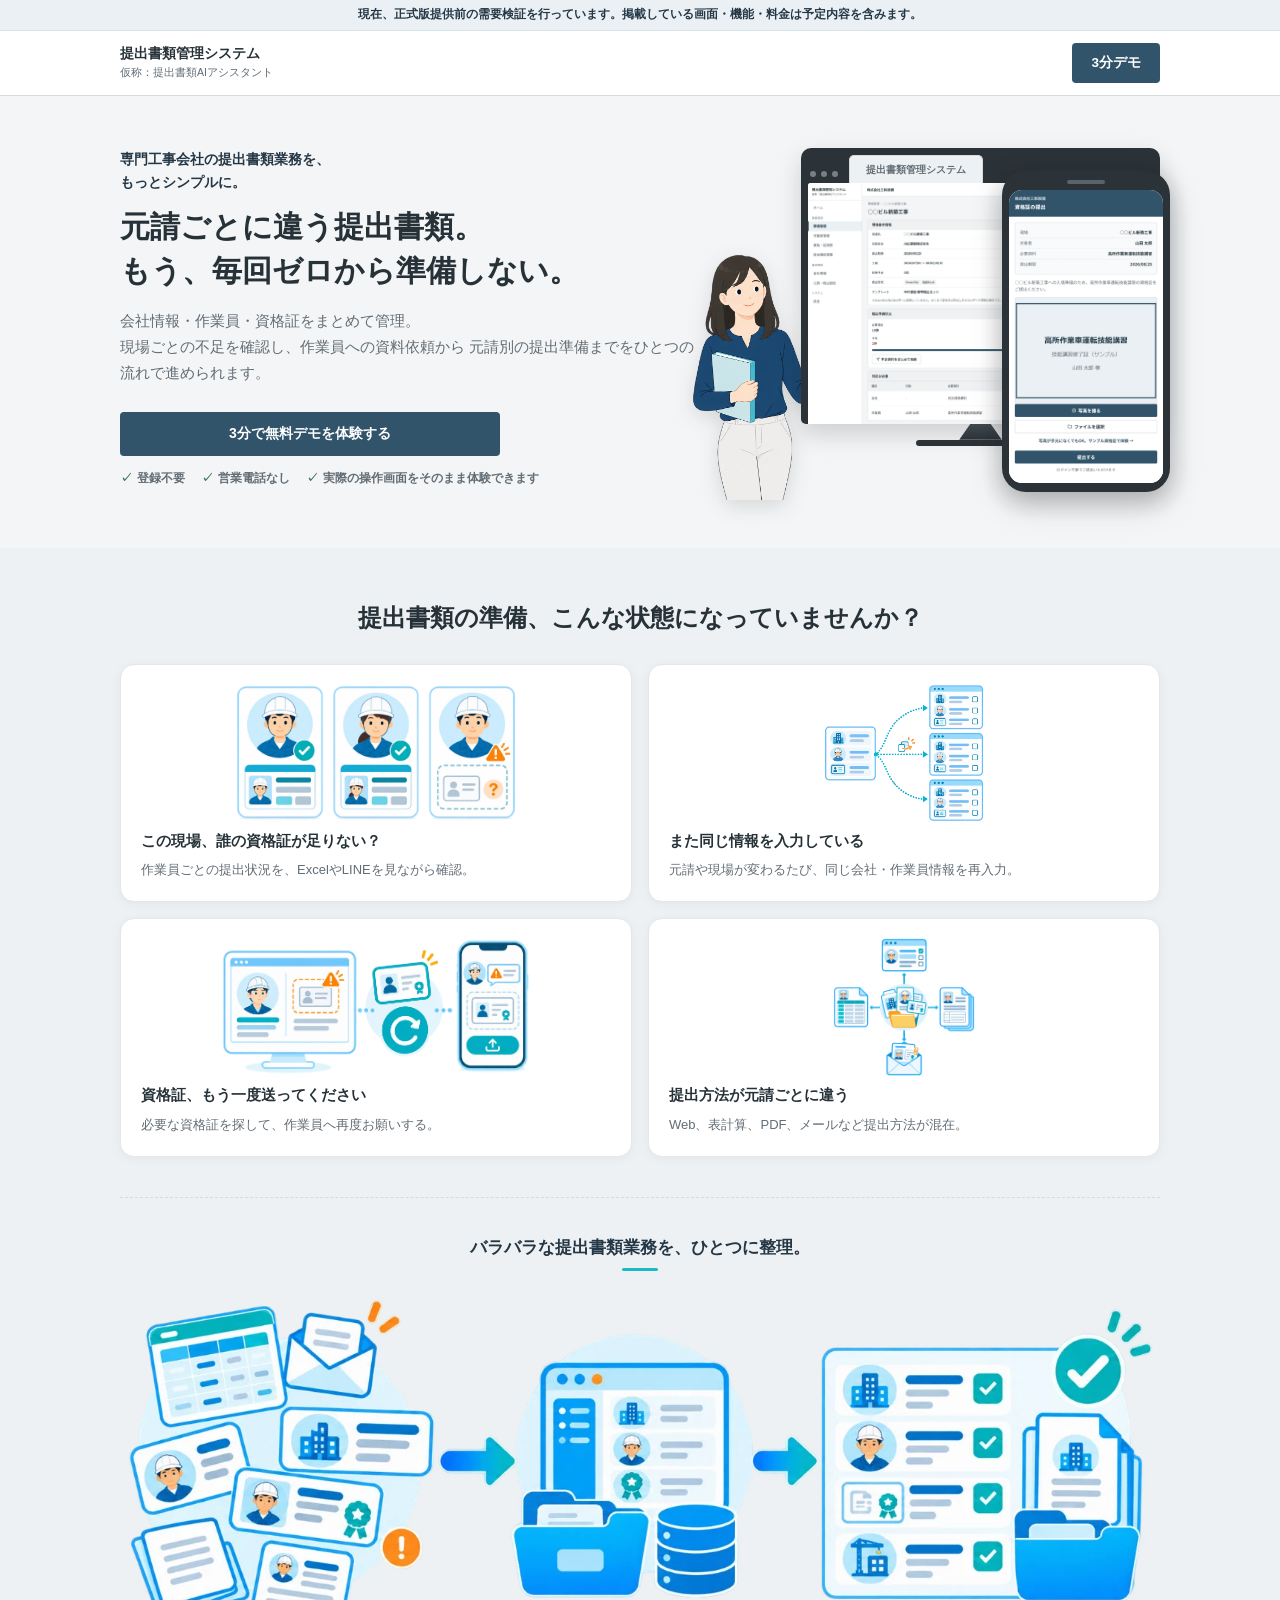
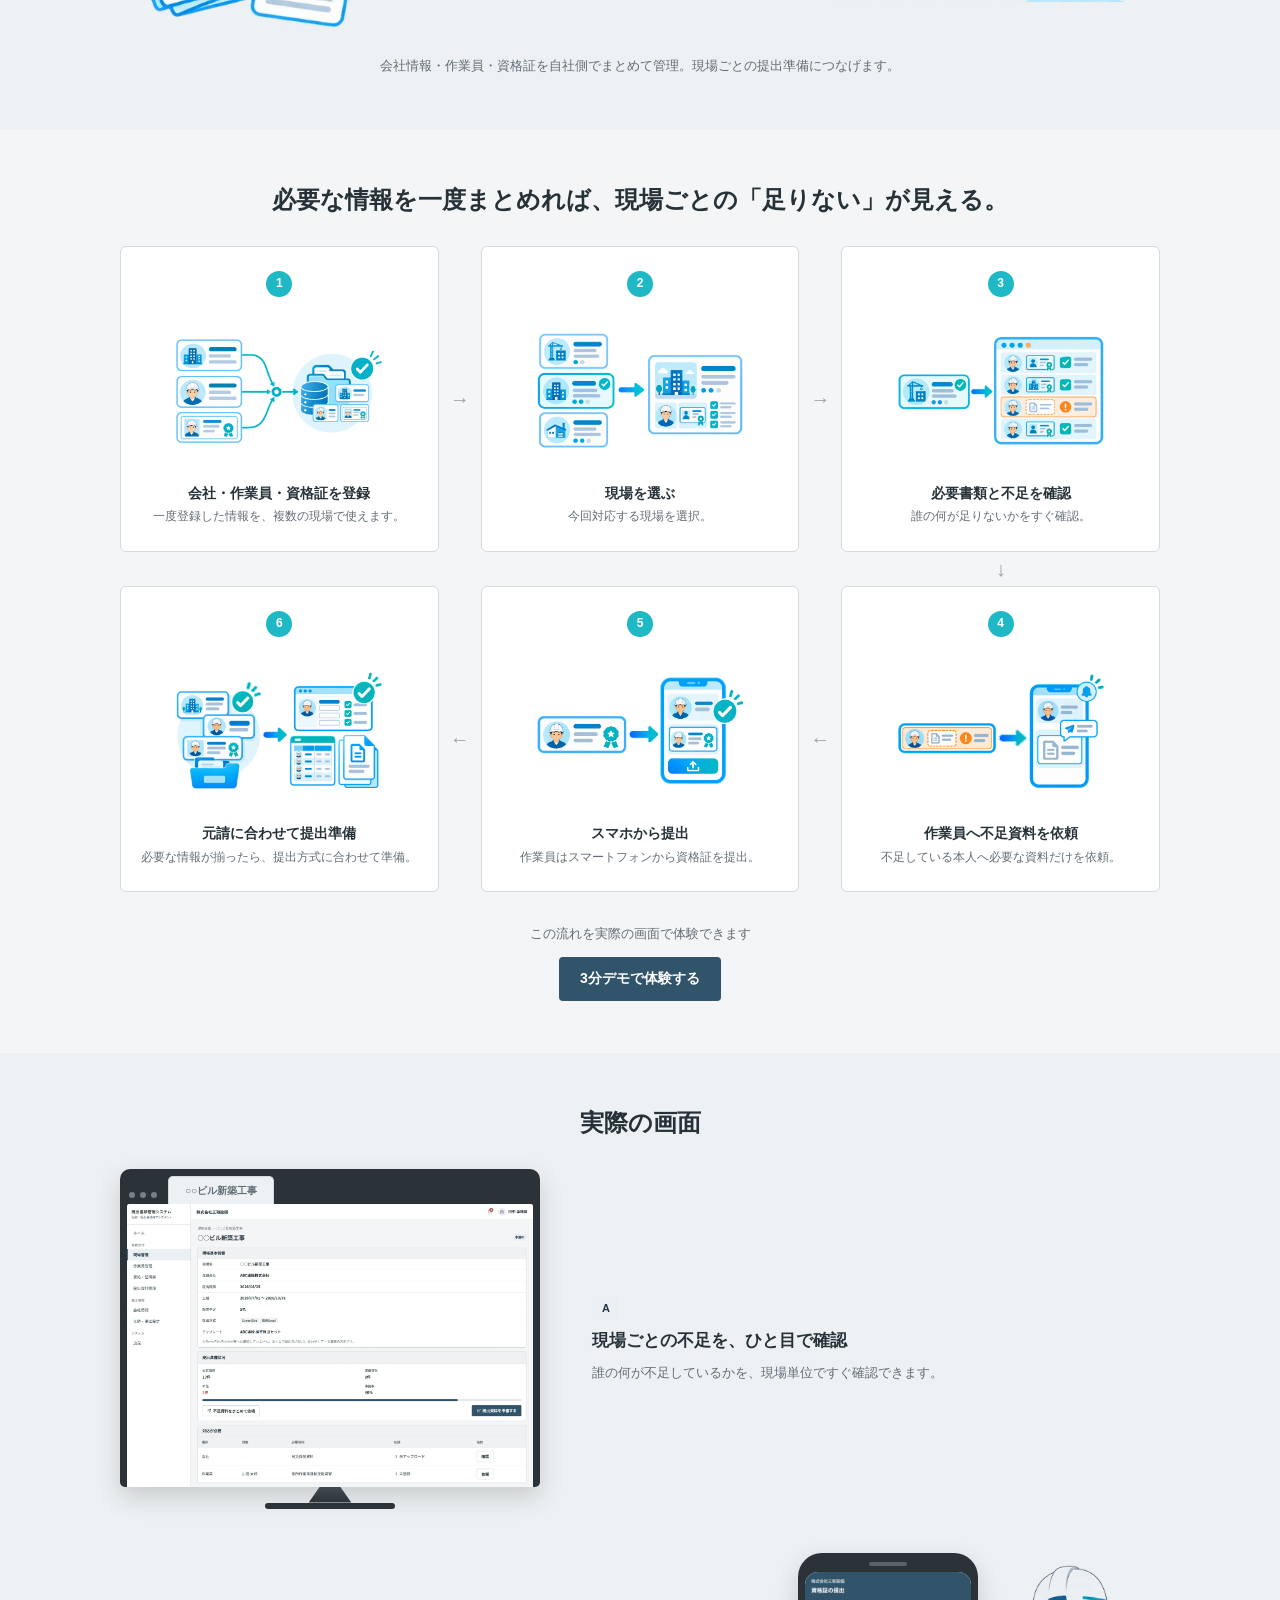
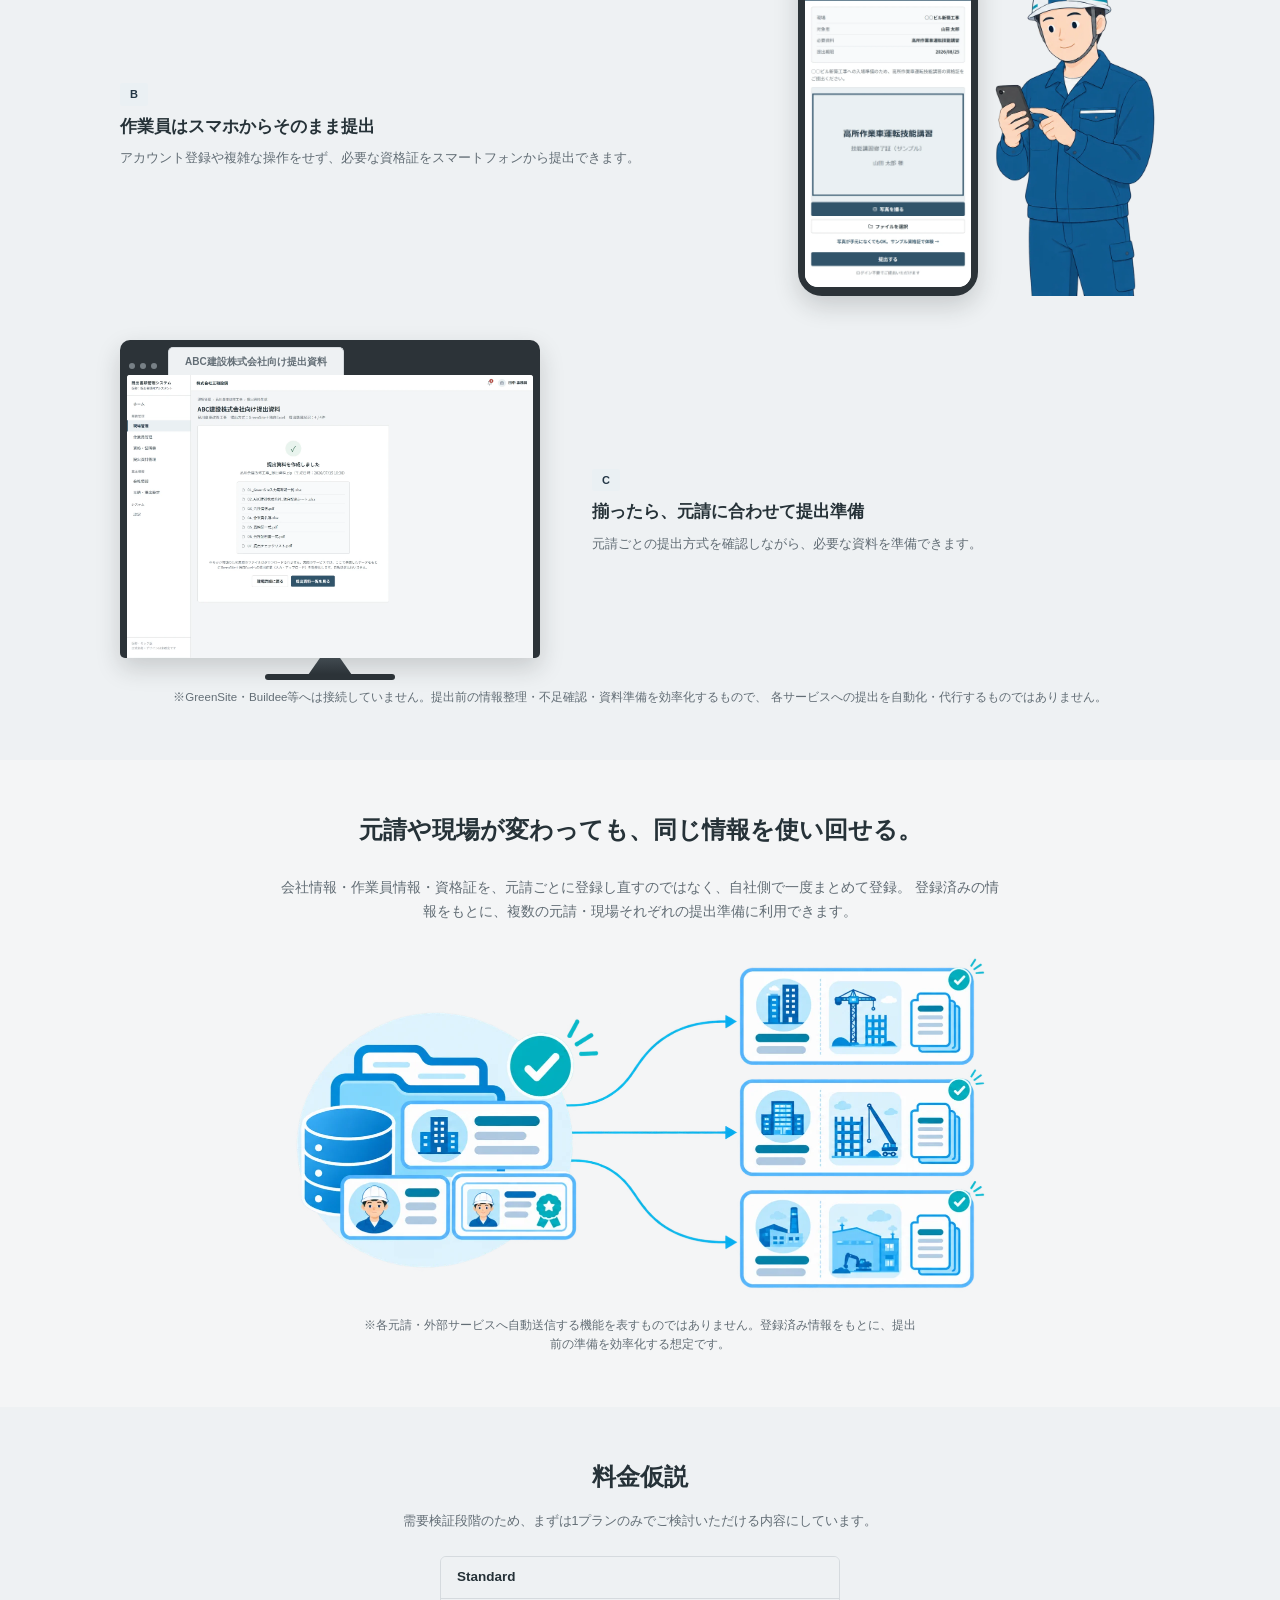
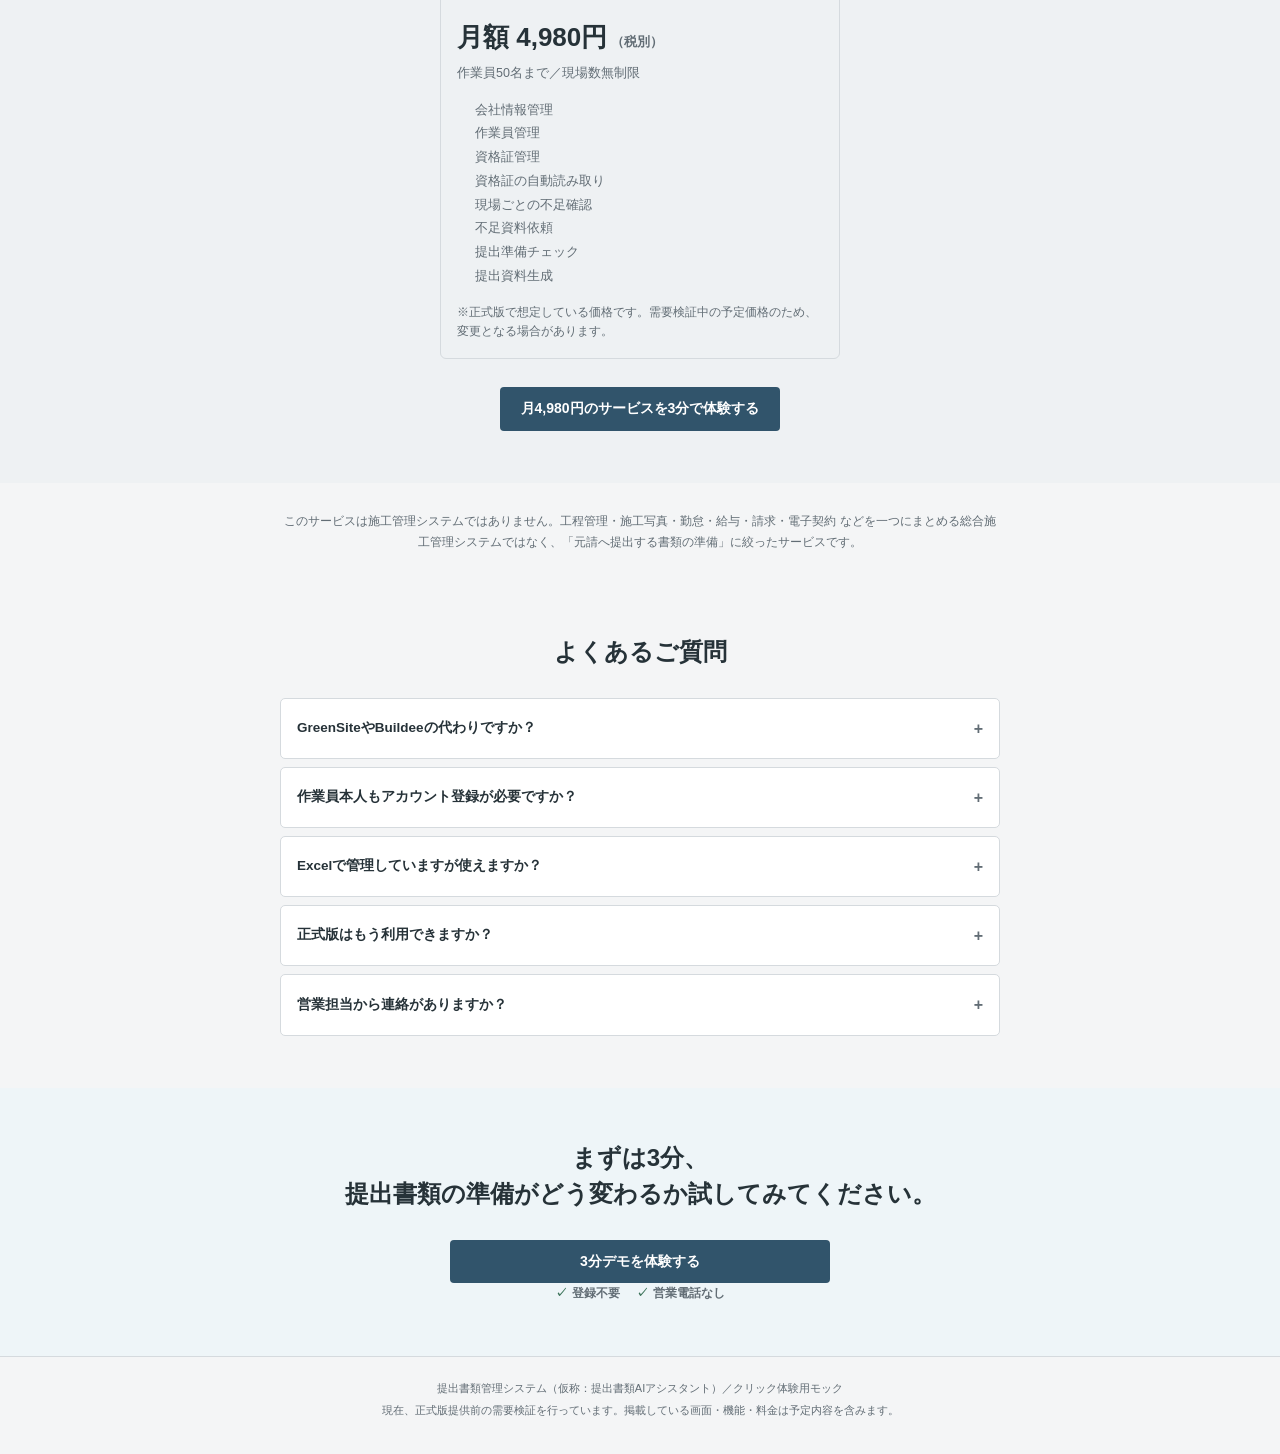
==== commit 1c90de4d: "LPに完成イラスト・実画面スクリーンショットを統合し最終デザインに刷新 Hero・実際の画面セクションはPlaywrightで撮影した本物の管理画面/スマホ提出画面 （○○ビル新築工事シナリオ）のスク" ====
--- a/lp.html
+++ b/lp.html
@@ -13,72 +13,6 @@
 <link rel="stylesheet" href="css/lp.css">
 </head>
 <body>
-
-<!-- ============================================================
-     アイコン・簡易イラストのシンボル定義（線画・統一トーン）
-     stroke: #31546B系 / 背景: 淡いブルー / アクセントは success・warning のみ
-     ============================================================ -->
-<svg class="lp-icon-defs" aria-hidden="true" focusable="false">
-  <defs>
-    <symbol id="lp-i-pc" viewBox="0 0 48 48">
-      <rect x="6" y="9" width="36" height="24" rx="2.5" fill="none" stroke="currentColor" stroke-width="2.2"/>
-      <line x1="6" y1="27" x2="42" y2="27" stroke="currentColor" stroke-width="2.2"/>
-      <path d="M18 39h12M24 33v6" stroke="currentColor" stroke-width="2.2" stroke-linecap="round"/>
-    </symbol>
-    <symbol id="lp-i-phone" viewBox="0 0 48 48">
-      <rect x="14" y="5" width="20" height="38" rx="3.5" fill="none" stroke="currentColor" stroke-width="2.2"/>
-      <line x1="14" y1="34" x2="34" y2="34" stroke="currentColor" stroke-width="2.2"/>
-      <circle cx="24" cy="38.5" r="1.6" fill="currentColor"/>
-    </symbol>
-    <symbol id="lp-i-person-office" viewBox="0 0 48 48">
-      <circle cx="24" cy="15" r="7" fill="none" stroke="currentColor" stroke-width="2.2"/>
-      <path d="M10 41c0-8.5 6.3-14 14-14s14 5.5 14 14" fill="none" stroke="currentColor" stroke-width="2.2" stroke-linecap="round"/>
-    </symbol>
-    <symbol id="lp-i-person-worker" viewBox="0 0 48 48">
-      <path d="M13 17c0-6.5 4.9-11 11-11s11 4.5 11 11" fill="none" stroke="currentColor" stroke-width="2.2" stroke-linecap="round"/>
-      <path d="M11 17h26l-2 5H13z" fill="currentColor" opacity="0.16" stroke="currentColor" stroke-width="2.2" stroke-linejoin="round"/>
-      <circle cx="24" cy="21" r="6.5" fill="none" stroke="currentColor" stroke-width="2.2"/>
-      <path d="M10 41c0-8 6.3-13 14-13s14 5 14 13" fill="none" stroke="currentColor" stroke-width="2.2" stroke-linecap="round"/>
-    </symbol>
-    <symbol id="lp-i-cert" viewBox="0 0 48 48">
-      <rect x="7" y="9" width="34" height="24" rx="2.5" fill="none" stroke="currentColor" stroke-width="2.2"/>
-      <line x1="13" y1="16" x2="29" y2="16" stroke="currentColor" stroke-width="2" stroke-linecap="round"/>
-      <line x1="13" y1="21" x2="24" y2="21" stroke="currentColor" stroke-width="2" stroke-linecap="round"/>
-      <circle cx="34" cy="26" r="4.5" fill="none" stroke="currentColor" stroke-width="2"/>
-      <path d="M32.3 30l-1.3 6 3-1.8 3 1.8-1.3-6" fill="none" stroke="currentColor" stroke-width="2" stroke-linejoin="round"/>
-    </symbol>
-    <symbol id="lp-i-document" viewBox="0 0 48 48">
-      <path d="M13 6h16l7 7v29a2 2 0 0 1-2 2H13a2 2 0 0 1-2-2V8a2 2 0 0 1 2-2z" fill="none" stroke="currentColor" stroke-width="2.2" stroke-linejoin="round"/>
-      <path d="M29 6v7h7" fill="none" stroke="currentColor" stroke-width="2.2" stroke-linejoin="round"/>
-      <line x1="15" y1="24" x2="33" y2="24" stroke="currentColor" stroke-width="2" stroke-linecap="round"/>
-      <line x1="15" y1="30" x2="33" y2="30" stroke="currentColor" stroke-width="2" stroke-linecap="round"/>
-      <line x1="15" y1="36" x2="26" y2="36" stroke="currentColor" stroke-width="2" stroke-linecap="round"/>
-    </symbol>
-    <symbol id="lp-i-folder" viewBox="0 0 48 48">
-      <path d="M6 14a2.5 2.5 0 0 1 2.5-2.5h9l3 4h19a2.5 2.5 0 0 1 2.5 2.5v18a2.5 2.5 0 0 1-2.5 2.5h-31A2.5 2.5 0 0 1 6 36z" fill="none" stroke="currentColor" stroke-width="2.2" stroke-linejoin="round"/>
-    </symbol>
-    <symbol id="lp-i-building" viewBox="0 0 48 48">
-      <rect x="9" y="18" width="16" height="22" fill="none" stroke="currentColor" stroke-width="2.2"/>
-      <line x1="13" y1="23" x2="21" y2="23" stroke="currentColor" stroke-width="2"/>
-      <line x1="13" y1="29" x2="21" y2="29" stroke="currentColor" stroke-width="2"/>
-      <line x1="13" y1="35" x2="21" y2="35" stroke="currentColor" stroke-width="2"/>
-      <path d="M27 40V13l11 4v6l-5-2v19" fill="none" stroke="currentColor" stroke-width="2.2" stroke-linejoin="round" stroke-linecap="round"/>
-    </symbol>
-    <symbol id="lp-i-check" viewBox="0 0 48 48">
-      <circle cx="24" cy="24" r="17" fill="none" stroke="currentColor" stroke-width="2.2"/>
-      <path d="M16.5 24.5l5 5 10-11" fill="none" stroke="currentColor" stroke-width="2.4" stroke-linecap="round" stroke-linejoin="round"/>
-    </symbol>
-    <symbol id="lp-i-bell" viewBox="0 0 48 48">
-      <path d="M24 8c6 0 10 4.8 10 11 0 8.5 4 10.5 4 10.5H10s4-2 4-10.5c0-6.2 4-11 10-11z" fill="none" stroke="currentColor" stroke-width="2.2" stroke-linejoin="round"/>
-      <path d="M20 33.5a4 4 0 0 0 8 0" fill="none" stroke="currentColor" stroke-width="2.2" stroke-linecap="round"/>
-    </symbol>
-    <symbol id="lp-i-chat" viewBox="0 0 48 48">
-      <path d="M8 12a3 3 0 0 1 3-3h26a3 3 0 0 1 3 3v16a3 3 0 0 1-3 3H21l-8 7v-7h-2a3 3 0 0 1-3-3z" fill="none" stroke="currentColor" stroke-width="2.2" stroke-linejoin="round"/>
-      <line x1="14" y1="15" x2="34" y2="15" stroke="currentColor" stroke-width="2" stroke-linecap="round"/>
-      <line x1="14" y1="21" x2="27" y2="21" stroke="currentColor" stroke-width="2" stroke-linecap="round"/>
-    </symbol>
-  </defs>
-</svg>
 
 <div class="demo-banner">現在、正式版提供前の需要検証を行っています。掲載している画面・機能・料金は予定内容を含みます。</div>
 
@@ -117,68 +51,33 @@
       <div class="lp-hero-visual">
         <div class="lp-hero-devices">
 
-          <!-- PC：管理画面（現場詳細）を実機フレームではめ込み表示 -->
+          <!-- 実際の管理画面（現場詳細・対応が必要）のスクリーンショットを実機フレームに表示 -->
           <div class="lp-device-pc">
             <div class="lp-device-pc-shell">
               <div class="lp-device-pc-topbar">
                 <span class="lp-device-dot"></span><span class="lp-device-dot"></span><span class="lp-device-dot"></span>
-                <span class="lp-device-pc-tab">○○ビル新築工事</span>
+                <span class="lp-device-pc-tab">提出書類管理システム</span>
               </div>
               <div class="lp-device-pc-screen">
-                <div class="lp-device-pc-sidebar">
-                  <div class="lp-device-pc-logo">提出書類管理システム</div>
-                  <div class="lp-device-pc-nav-item">ホーム</div>
-                  <div class="lp-device-pc-nav-item active">現場管理</div>
-                  <div class="lp-device-pc-nav-item">作業員管理</div>
-                  <div class="lp-device-pc-nav-item">資格・証明書</div>
-                  <div class="lp-device-pc-nav-item">提出資料管理</div>
-                </div>
-                <div class="lp-device-pc-main">
-                  <div class="lp-mock-page-title">○○ビル新築工事</div>
-                  <div class="lp-mock-card">
-                    <div class="section-band">提出準備状況</div>
-                    <div style="padding:6px 8px;">
-                      <div class="progress-track"><div class="progress-fill" style="width:80%"></div></div>
-                      <div style="font-size:8px;color:var(--color-text-sub);margin-top:4px;">準備率 80%</div>
-                    </div>
-                  </div>
-                  <div class="lp-mock-card">
-                    <div class="section-band">対応が必要</div>
-                    <div class="lp-mock-row lp-mock-row-attention">
-                      <div>
-                        <div class="lp-mock-row-title">山田 太郎</div>
-                        <div class="lp-mock-row-sub">高所作業車運転技能講習・<span class="cross-icon">！</span>未登録</div>
-                      </div>
-                      <span class="btn btn-secondary lp-mock-btn">依頼</span>
-                    </div>
-                  </div>
-                </div>
+                <img src="assets/lp/screenshots/admin-missing.webp" width="1400" height="975" alt="管理画面で「○○ビル新築工事」の現場情報と、不足している提出書類の一覧を確認している様子。" loading="eager">
               </div>
             </div>
             <div class="lp-device-pc-neck"></div>
             <div class="lp-device-pc-base"></div>
           </div>
 
-          <!-- スマホ：作業員側の資格証提出画面（mobile-submit.htmlを静的再現） -->
-          <div class="lp-device-phone">
+          <!-- 作業員側のスマホ提出画面（mobile-submit.html）の実際のスクリーンショット -->
+          <div class="lp-device-phone lp-hero-phone">
             <div class="lp-device-phone-shell">
               <div class="lp-device-phone-notch"></div>
               <div class="lp-device-phone-screen">
-                <div class="lp-device-phone-header">
-                  <div class="lp-device-phone-company">株式会社三和設備</div>
-                  <div class="lp-device-phone-title">資格証の提出</div>
-                </div>
-                <div class="lp-device-phone-body">
-                  <div class="lp-mock-card">
-                    <div class="lp-mock-row"><div class="lp-mock-row-sub">現場</div><div class="lp-mock-row-title">○○ビル新築工事</div></div>
-                    <div class="lp-mock-row"><div class="lp-mock-row-sub">対象者</div><div class="lp-mock-row-title">山田 太郎</div></div>
-                    <div class="lp-mock-row lp-mock-row-stacked"><div class="lp-mock-row-sub">必要資料</div><div class="lp-mock-row-title">高所作業車運転技能講習</div></div>
-                  </div>
-                  <button class="btn btn-primary btn-block lp-mock-btn">提出する</button>
-                </div>
-              </div>
-            </div>
-          </div>
+                <img src="assets/lp/screenshots/worker-submit.webp" width="736" height="1400" alt="作業員がスマートフォンから資格証を提出する画面。" loading="eager">
+              </div>
+            </div>
+          </div>
+
+          <!-- 事務スタッフのイラスト（補助的な演出。画面を隠さない位置に小さく配置） -->
+          <img class="lp-hero-person" src="assets/lp/illustrations/hero-office-admin.webp" width="648" height="917" alt="" loading="eager">
 
         </div>
       </div>
@@ -191,66 +90,48 @@
       <h2 class="lp-h2">提出書類の準備、<br class="lp-br-mobile">こんな状態になっていませんか？</h2>
       <div class="lp-pain-grid">
         <div class="lp-pain-card">
-          <div class="lp-scene">
-            <svg class="lp-icon" width="30" height="30"><use href="#lp-i-person-office"></use></svg>
-            <span class="lp-scene-badge lp-scene-badge-tr is-danger"><svg class="lp-icon lp-icon-accent-danger" width="13" height="13"><use href="#lp-i-cert"></use></svg></span>
+          <div class="lp-pain-img-wrap">
+            <img src="assets/lp/illustrations/pain-missing-cert.webp" width="1400" height="692" alt="現場ごとに作業員の資格証が揃っているかどうかを確認しているイメージ。" loading="lazy">
           </div>
           <div class="lp-pain-text">
-            <div class="lp-pain-q">「この現場、誰の資格証が足りない？」</div>
-            <div class="lp-pain-a">作業員ごとの提出状況を、ExcelやLINEを見ながら確認している。</div>
+            <div class="lp-pain-q">この現場、誰の資格証が足りない？</div>
+            <div class="lp-pain-a">作業員ごとの提出状況を、ExcelやLINEを見ながら確認。</div>
           </div>
         </div>
         <div class="lp-pain-card">
-          <div class="lp-scene">
-            <svg class="lp-icon" width="26" height="26"><use href="#lp-i-document"></use></svg>
-            <span class="lp-scene-badge lp-scene-badge-tr"><svg class="lp-icon lp-icon-sub" width="13" height="13"><use href="#lp-i-document"></use></svg></span>
-            <span class="lp-scene-badge lp-scene-badge-bl"><svg class="lp-icon lp-icon-sub" width="13" height="13"><use href="#lp-i-document"></use></svg></span>
+          <div class="lp-pain-img-wrap">
+            <img src="assets/lp/illustrations/pain-duplicate-entry.webp" width="1174" height="1014" alt="同じ会社・作業員の情報を、元請ごとに何度も入力し直しているイメージ。" loading="lazy">
           </div>
           <div class="lp-pain-text">
-            <div class="lp-pain-q">「また同じ情報を入力している」</div>
-            <div class="lp-pain-a">元請や現場が変わるたびに、会社情報・作業員情報を再入力している。</div>
+            <div class="lp-pain-q">また同じ情報を入力している</div>
+            <div class="lp-pain-a">元請や現場が変わるたび、同じ会社・作業員情報を再入力。</div>
           </div>
         </div>
         <div class="lp-pain-card">
-          <div class="lp-scene">
-            <svg class="lp-icon" width="28" height="28"><use href="#lp-i-phone"></use></svg>
-            <span class="lp-scene-badge lp-scene-badge-tl"><svg class="lp-icon lp-icon-sub" width="13" height="13"><use href="#lp-i-chat"></use></svg></span>
+          <div class="lp-pain-img-wrap">
+            <img src="assets/lp/illustrations/pain-resend-cert.webp" width="1390" height="622" alt="資格証を探し出し、作業員へスマートフォンで再提出をお願いしているイメージ。" loading="lazy">
           </div>
           <div class="lp-pain-text">
-            <div class="lp-pain-q">「資格証、もう一度送ってください」</div>
-            <div class="lp-pain-a">LINE・メール・写真フォルダから必要な資格証を探して再依頼している。</div>
+            <div class="lp-pain-q">資格証、もう一度送ってください</div>
+            <div class="lp-pain-a">必要な資格証を探して、作業員へ再度お願いする。</div>
           </div>
         </div>
         <div class="lp-pain-card">
-          <div class="lp-scene lp-scene-chips">
-            <span class="lp-mini-chip">GreenSite</span>
-            <span class="lp-mini-chip">Excel</span>
-            <span class="lp-mini-chip">PDF</span>
-            <span class="lp-mini-chip">メール</span>
+          <div class="lp-pain-img-wrap">
+            <img src="assets/lp/illustrations/pain-multiple-methods.webp" width="1248" height="1218" alt="Web、表計算、PDF、メールなど、元請ごとに異なる提出方法が混在しているイメージ。" loading="lazy">
           </div>
           <div class="lp-pain-text">
-            <div class="lp-pain-q">「提出方法が元請ごとに違う」</div>
-            <div class="lp-pain-a">Excel、PDF、メール、GreenSite、Buildeeなどが混在している。</div>
-          </div>
-        </div>
-      </div>
-
-      <!-- ============ バラバラ→整理される トランジション図 ============ -->
-      <div class="lp-funnel">
-        <div class="lp-funnel-inputs">
-          <span class="lp-mini-chip">LINE</span>
-          <span class="lp-mini-chip">Excel</span>
-          <span class="lp-mini-chip">PDF</span>
-          <span class="lp-mini-chip">資格証</span>
-          <span class="lp-mini-chip">メール</span>
-        </div>
-        <div class="lp-funnel-arrow">↓</div>
-        <div class="lp-funnel-system">
-          <svg class="lp-icon" width="20" height="20"><use href="#lp-i-pc"></use></svg>
-          提出書類管理システム
-        </div>
-        <div class="lp-funnel-arrow">↓</div>
-        <div class="lp-funnel-output">現場ごとの提出準備</div>
+            <div class="lp-pain-q">提出方法が元請ごとに違う</div>
+            <div class="lp-pain-a">Web、表計算、PDF、メールなど提出方法が混在。</div>
+          </div>
+        </div>
+      </div>
+
+      <!-- ============ バラバラ→整理される トランジション ============ -->
+      <div class="lp-bridge">
+        <h3 class="lp-bridge-heading">バラバラな提出書類業務を、ひとつに整理。</h3>
+        <img class="lp-bridge-img" src="assets/lp/illustrations/chaos-to-organized.webp" width="1400" height="465" alt="バラバラだった提出書類の情報が、ひとつのシステムに整理されて現場ごとの提出準備につながる様子。" loading="lazy">
+        <p class="lp-bridge-desc">会社情報・作業員・資格証を自社側でまとめて管理。現場ごとの提出準備につなげます。</p>
       </div>
     </div>
   </section>
@@ -264,11 +145,7 @@
         <div class="lp-flow-step lp-step-1">
           <div class="lp-flow-num">1</div>
           <div class="lp-flow-content">
-            <div class="lp-scene lp-scene-flow">
-              <svg class="lp-icon" width="26" height="26"><use href="#lp-i-pc"></use></svg>
-              <span class="lp-scene-badge lp-scene-badge-tl"><svg class="lp-icon lp-icon-sub" width="12" height="12"><use href="#lp-i-person-office"></use></svg></span>
-              <span class="lp-scene-badge lp-scene-badge-tr"><svg class="lp-icon lp-icon-sub" width="12" height="12"><use href="#lp-i-cert"></use></svg></span>
-            </div>
+            <div class="lp-flow-img-wrap"><img src="assets/lp/illustrations/flow-01-register.webp" width="1400" height="720" alt="会社・作業員・資格証の情報をシステムにまとめて登録するイメージ。" loading="lazy"></div>
             <div class="lp-flow-text">
               <div class="lp-flow-title">会社・作業員・資格証を登録</div>
               <div class="lp-flow-desc">一度登録した情報を、複数の現場で使えます。</div>
@@ -281,13 +158,10 @@
         <div class="lp-flow-step lp-step-2">
           <div class="lp-flow-num">2</div>
           <div class="lp-flow-content">
-            <div class="lp-scene lp-scene-flow">
-              <svg class="lp-icon" width="24" height="24"><use href="#lp-i-building"></use></svg>
-              <span class="lp-scene-badge lp-scene-badge-br"><svg class="lp-icon lp-icon-sub" width="12" height="12"><use href="#lp-i-pc"></use></svg></span>
-            </div>
+            <div class="lp-flow-img-wrap"><img src="assets/lp/illustrations/flow-02-select-site.webp" width="1330" height="758" alt="登録済みの情報から、今回対応する現場を選ぶイメージ。" loading="lazy"></div>
             <div class="lp-flow-text">
               <div class="lp-flow-title">現場を選ぶ</div>
-              <div class="lp-flow-desc">現場ごとに必要な提出情報を自動で整理。</div>
+              <div class="lp-flow-desc">今回対応する現場を選択。</div>
             </div>
           </div>
         </div>
@@ -297,10 +171,7 @@
         <div class="lp-flow-step lp-step-3">
           <div class="lp-flow-num">3</div>
           <div class="lp-flow-content">
-            <div class="lp-scene lp-scene-flow">
-              <svg class="lp-icon" width="26" height="26"><use href="#lp-i-pc"></use></svg>
-              <span class="lp-scene-badge lp-scene-badge-tr is-danger"><svg class="lp-icon lp-icon-accent-danger" width="12" height="12"><use href="#lp-i-cert"></use></svg></span>
-            </div>
+            <div class="lp-flow-img-wrap"><img src="assets/lp/illustrations/flow-03-check-missing.webp" width="1354" height="732" alt="現場で必要な書類のうち、不足している項目を確認しているイメージ。" loading="lazy"></div>
             <div class="lp-flow-text">
               <div class="lp-flow-title">必要書類と不足を確認</div>
               <div class="lp-flow-desc">誰の何が足りないかをすぐ確認。</div>
@@ -313,15 +184,10 @@
         <div class="lp-flow-step lp-step-4">
           <div class="lp-flow-num">4</div>
           <div class="lp-flow-content">
-            <div class="lp-scene lp-scene-flow lp-scene-pair">
-              <svg class="lp-icon" width="22" height="22"><use href="#lp-i-pc"></use></svg>
-              <span class="lp-scene-pair-arrow">→</span>
-              <svg class="lp-icon" width="18" height="18"><use href="#lp-i-phone"></use></svg>
-              <span class="lp-scene-badge lp-scene-badge-tr is-warning"><svg class="lp-icon lp-icon-accent-warning" width="12" height="12"><use href="#lp-i-bell"></use></svg></span>
-            </div>
+            <div class="lp-flow-img-wrap"><img src="assets/lp/illustrations/flow-04-request.webp" width="1400" height="788" alt="不足している作業員本人へ、スマートフォンで資料の提出を依頼するイメージ。" loading="lazy"></div>
             <div class="lp-flow-text">
               <div class="lp-flow-title">作業員へ不足資料を依頼</div>
-              <div class="lp-flow-desc">不足している資料だけを本人へ依頼。</div>
+              <div class="lp-flow-desc">不足している本人へ必要な資料だけを依頼。</div>
             </div>
           </div>
         </div>
@@ -331,13 +197,10 @@
         <div class="lp-flow-step lp-step-5">
           <div class="lp-flow-num">5</div>
           <div class="lp-flow-content">
-            <div class="lp-scene lp-scene-flow">
-              <svg class="lp-icon" width="26" height="26"><use href="#lp-i-person-worker"></use></svg>
-              <span class="lp-scene-badge lp-scene-badge-br"><svg class="lp-icon lp-icon-sub" width="12" height="12"><use href="#lp-i-phone"></use></svg></span>
-            </div>
+            <div class="lp-flow-img-wrap"><img src="assets/lp/illustrations/flow-05-mobile-submit.webp" width="1398" height="738" alt="作業員がスマートフォンから資格証を提出しているイメージ。" loading="lazy"></div>
             <div class="lp-flow-text">
               <div class="lp-flow-title">スマホから提出</div>
-              <div class="lp-flow-desc">作業員はスマホから資格証を提出。</div>
+              <div class="lp-flow-desc">作業員はスマートフォンから資格証を提出。</div>
             </div>
           </div>
         </div>
@@ -347,19 +210,10 @@
         <div class="lp-flow-step lp-step-6">
           <div class="lp-flow-num">6</div>
           <div class="lp-flow-content">
-            <div class="lp-scene lp-scene-flow">
-              <svg class="lp-icon" width="24" height="24"><use href="#lp-i-folder"></use></svg>
-              <span class="lp-scene-badge lp-scene-badge-tr is-success"><svg class="lp-icon lp-icon-accent-success" width="12" height="12" style="color:var(--color-success);"><use href="#lp-i-check"></use></svg></span>
-            </div>
+            <div class="lp-flow-img-wrap"><img src="assets/lp/illustrations/flow-06-preparation.webp" width="1380" height="792" alt="揃った情報をもとに、元請の提出方式に合わせて提出資料を準備するイメージ。" loading="lazy"></div>
             <div class="lp-flow-text">
               <div class="lp-flow-title">元請に合わせて提出準備</div>
-              <div class="lp-flow-desc">提出方式に合わせて必要な資料を準備。</div>
-              <div class="lp-flow-chips">
-                <span class="lp-mini-chip">GreenSite</span>
-                <span class="lp-mini-chip">Excel</span>
-                <span class="lp-mini-chip">PDF</span>
-                <span class="lp-mini-chip">メール</span>
-              </div>
+              <div class="lp-flow-desc">必要な情報が揃ったら、提出方式に合わせて準備。</div>
             </div>
           </div>
         </div>
@@ -389,44 +243,7 @@
                   <span class="lp-device-pc-tab">○○ビル新築工事</span>
                 </div>
                 <div class="lp-device-pc-screen">
-                  <div class="lp-device-pc-sidebar">
-                    <div class="lp-device-pc-logo">提出書類管理システム</div>
-                    <div class="lp-device-pc-nav-item">ホーム</div>
-                    <div class="lp-device-pc-nav-item active">現場管理</div>
-                    <div class="lp-device-pc-nav-item">作業員管理</div>
-                    <div class="lp-device-pc-nav-item">資格・証明書</div>
-                    <div class="lp-device-pc-nav-item">提出資料管理</div>
-                  </div>
-                  <div class="lp-device-pc-main">
-                    <table class="info-table lp-mock-info-table" style="margin-bottom:6px;">
-                      <tr><th>現場名</th><td>○○ビル新築工事</td></tr>
-                      <tr><th>元請会社</th><td>ABC建設株式会社</td></tr>
-                      <tr><th>提出期限</th><td>2026/08/25</td></tr>
-                    </table>
-                    <div class="lp-mock-card">
-                      <div class="section-band">提出準備状況</div>
-                      <div style="padding:6px 8px;">
-                        <div class="progress-track"><div class="progress-fill" style="width:80%"></div></div>
-                        <div style="font-size:8px;color:var(--color-text-sub);margin-top:4px;">準備率 80%（8/10）</div>
-                      </div>
-                    </div>
-                    <div class="lp-mock-card">
-                      <div class="section-band">対応が必要</div>
-                      <div class="lp-mock-row">
-                        <div>
-                          <div class="lp-mock-row-title">労災保険資料</div>
-                          <div class="lp-mock-row-sub">会社・<span class="cross-icon">！</span>未アップロード</div>
-                        </div>
-                      </div>
-                      <div class="lp-mock-row lp-mock-row-attention">
-                        <div>
-                          <div class="lp-mock-row-title">山田 太郎</div>
-                          <div class="lp-mock-row-sub">高所作業車運転技能講習・<span class="cross-icon">！</span>未登録</div>
-                        </div>
-                        <span class="btn btn-secondary lp-mock-btn">依頼</span>
-                      </div>
-                    </div>
-                  </div>
+                  <img src="assets/lp/screenshots/admin-missing.webp" width="1400" height="975" alt="現場ごとに不足している提出書類を一覧で確認できる管理画面。" loading="lazy">
                 </div>
               </div>
               <div class="lp-device-pc-neck"></div>
@@ -443,29 +260,16 @@
         <!-- B：スマホ（作業員側の資格証提出） -->
         <div class="lp-showcase-row lp-showcase-row-copy-first">
           <div class="lp-showcase-media">
-            <div class="lp-device-phone" style="width:200px;">
-              <div class="lp-device-phone-shell">
-                <div class="lp-device-phone-notch"></div>
-                <div class="lp-device-phone-screen">
-                  <div class="lp-device-phone-header">
-                    <div class="lp-device-phone-company">株式会社三和設備</div>
-                    <div class="lp-device-phone-title">資格証の提出</div>
-                  </div>
-                  <div class="lp-device-phone-body">
-                    <div class="lp-mock-card">
-                      <div class="lp-mock-row"><div class="lp-mock-row-sub">現場</div><div class="lp-mock-row-title">○○ビル新築工事</div></div>
-                      <div class="lp-mock-row"><div class="lp-mock-row-sub">対象者</div><div class="lp-mock-row-title">山田 太郎</div></div>
-                      <div class="lp-mock-row lp-mock-row-stacked"><div class="lp-mock-row-sub">必要資料</div><div class="lp-mock-row-title">高所作業車運転技能講習</div></div>
-                      <div class="lp-mock-row"><div class="lp-mock-row-sub">提出期限</div><div class="lp-mock-row-title">2026/08/25</div></div>
-                    </div>
-                    <div class="lp-device-phone-preview">
-                      <svg class="lp-icon lp-icon-sub" width="18" height="18"><use href="#lp-i-cert"></use></svg>
-                    </div>
-                    <span class="lp-device-phone-link">サンプル資格証で体験 →</span>
-                    <button class="btn btn-primary btn-block lp-mock-btn">提出する</button>
+            <div class="lp-showcase-media-group">
+              <div class="lp-device-phone lp-showcase-phone">
+                <div class="lp-device-phone-shell">
+                  <div class="lp-device-phone-notch"></div>
+                  <div class="lp-device-phone-screen">
+                    <img src="assets/lp/screenshots/worker-submit.webp" width="736" height="1400" alt="作業員がスマートフォンから資格証を提出する画面。" loading="lazy">
                   </div>
                 </div>
               </div>
+              <img class="lp-showcase-person" src="assets/lp/illustrations/worker-phone.webp" width="466" height="923" alt="" loading="lazy">
             </div>
           </div>
           <div class="lp-showcase-copy">
@@ -485,28 +289,7 @@
                   <span class="lp-device-pc-tab">ABC建設株式会社向け提出資料</span>
                 </div>
                 <div class="lp-device-pc-screen">
-                  <div class="lp-device-pc-sidebar">
-                    <div class="lp-device-pc-logo">提出書類管理システム</div>
-                    <div class="lp-device-pc-nav-item">ホーム</div>
-                    <div class="lp-device-pc-nav-item">現場管理</div>
-                    <div class="lp-device-pc-nav-item">作業員管理</div>
-                    <div class="lp-device-pc-nav-item">資格・証明書</div>
-                    <div class="lp-device-pc-nav-item active">提出資料管理</div>
-                  </div>
-                  <div class="lp-device-pc-main">
-                    <div class="lp-mock-page-title">ABC建設株式会社向け提出資料</div>
-                    <div class="lp-mock-card">
-                      <div style="padding:6px 8px;">
-                        <div class="progress-track"><div class="progress-fill complete" style="width:100%"></div></div>
-                        <div style="font-size:8px;color:var(--color-success);font-weight:700;margin-top:4px;">準備率 100%（10/10）</div>
-                      </div>
-                    </div>
-                    <table class="info-table lp-mock-info-table">
-                      <tr><th>提出方式</th><td><span class="badge badge-neutral method-badge">GreenSite</span> <span class="badge badge-neutral method-badge">独自Excel</span></td></tr>
-                      <tr><th>テンプレート</th><td>ABC建設 標準提出セット</td></tr>
-                    </table>
-                    <button class="btn btn-primary btn-block lp-mock-btn" style="margin-top:6px;">提出資料を準備する</button>
-                  </div>
+                  <img src="assets/lp/screenshots/admin-preparation.webp" width="1400" height="973" alt="提出書類の準備が整い、元請向けの提出資料一式が生成された画面。" loading="lazy">
                 </div>
               </div>
               <div class="lp-device-pc-neck"></div>
@@ -534,64 +317,14 @@
     <div class="lp-section-inner lp-section-inner-narrow">
       <h2 class="lp-h2">元請や現場が変わっても、<br class="lp-br-mobile">同じ情報を使い回せる。</h2>
       <p class="lp-why-text">
-        会社情報・作業員情報・資格証を、元請ごと・現場ごとにゼロから集め直すのではなく、
-        自社側に一度登録した情報をもとに、現場ごとの必要資料を確認します。
+        会社情報・作業員情報・資格証を、元請ごとに登録し直すのではなく、自社側で一度まとめて登録。
+        登録済みの情報をもとに、複数の元請・現場それぞれの提出準備に利用できます。
       </p>
 
-      <div class="lp-why-diagram">
-        <div class="lp-why-before-col">
-          <div class="lp-why-col-label">これまで：元請ごとに別々に管理する</div>
-          <div class="lp-why-clients">
-            <div class="lp-why-client">
-              <div class="lp-why-client-name">ABC建設</div>
-              <div class="lp-why-client-chips">
-                <span class="lp-mini-chip">会社情報</span>
-                <span class="lp-mini-chip">作業員情報</span>
-                <span class="lp-mini-chip">資格証</span>
-              </div>
-            </div>
-            <div class="lp-why-client">
-              <div class="lp-why-client-name">東都建設</div>
-              <div class="lp-why-client-chips">
-                <span class="lp-mini-chip">会社情報</span>
-                <span class="lp-mini-chip">作業員情報</span>
-                <span class="lp-mini-chip">資格証</span>
-              </div>
-            </div>
-            <div class="lp-why-client">
-              <div class="lp-why-client-name">中央工務</div>
-              <div class="lp-why-client-chips">
-                <span class="lp-mini-chip">会社情報</span>
-                <span class="lp-mini-chip">作業員情報</span>
-                <span class="lp-mini-chip">資格証</span>
-              </div>
-            </div>
-          </div>
-          <div class="lp-why-dup-note">同じ情報を3回、別々に管理している</div>
-        </div>
-
-        <div class="lp-why-arrow">→</div>
-
-        <div class="lp-why-after-col">
-          <div class="lp-why-col-label lp-why-col-label-after">これから：自社の情報を一元管理する</div>
-          <div class="lp-why-master">
-            <div class="lp-why-master-title">自社マスター</div>
-            <div class="lp-why-client-chips">
-              <span class="lp-mini-chip">会社情報</span>
-              <span class="lp-mini-chip">作業員情報</span>
-              <span class="lp-mini-chip">資格証</span>
-            </div>
-          </div>
-          <div class="lp-why-fanout" aria-hidden="true">
-            <span></span><span></span><span></span>
-          </div>
-          <div class="lp-why-master-targets">
-            <span class="lp-mini-chip">ABC建設</span>
-            <span class="lp-mini-chip">東都建設</span>
-            <span class="lp-mini-chip">中央工務</span>
-          </div>
-        </div>
-      </div>
+      <div class="lp-why-media">
+        <img src="assets/lp/illustrations/master-reuse.webp" width="1400" height="683" alt="一度登録した会社・作業員・資格証の情報を、複数の元請・現場の提出準備にそれぞれ使い回すイメージ。" loading="lazy">
+      </div>
+      <p class="lp-why-disclaimer">※各元請・外部サービスへ自動送信する機能を表すものではありません。登録済み情報をもとに、提出前の準備を効率化する想定です。</p>
     </div>
   </section>
 
@@ -666,7 +399,7 @@
   <!-- ============ 最終CTA ============ -->
   <section class="lp-final-cta">
     <div class="lp-section-inner lp-section-inner-narrow">
-      <h2 class="lp-h2 lp-final-h2">まずは3分、<br>提出書類の準備がどう変わるか試してみてください。</h2>
+      <h2 class="lp-h2">まずは3分、<br>提出書類の準備がどう変わるか試してみてください。</h2>
       <a class="btn btn-primary btn-lg lp-cta-main" href="index.html?demo=1&amp;source=lp#/dashboard" data-lp-event="final_demo_click">3分デモを体験する</a>
       <ul class="lp-reassure-list lp-reassure-list-center">
         <li>登録不要</li>
--- a/css/lp.css
+++ b/css/lp.css
@@ -1,8 +1,13 @@
 /* ============================================================
    需要検証用LP（lp.html）
-   既存モック（css/style.css）のデザイントークン・コンポーネントを
-   そのまま流用し、LP独自の海外SaaS風の演出は追加しない。
+   既存モック（css/style.css）のデザイントークンを流用しつつ、
+   完成イラスト・実画面スクリーンショットを使った最終デザイン。
    ============================================================ */
+
+:root {
+  --color-accent-cyan: #1fb9c5;
+  --color-accent-cyan-light: #e4f7f8;
+}
 
 body {
   line-height: 1.7;
@@ -12,71 +17,7 @@
   overflow-x: hidden;
 }
 
-/* ============ アイコン・簡易イラスト共通基盤 ============
-   線画トーンで統一。stroke: primary系、背景: 淡いブルー、
-   アクセントはsuccess/warningのみに限定する。 */
-
-.lp-icon-defs {
-  position: absolute;
-  width: 0;
-  height: 0;
-  overflow: hidden;
-}
-
-.lp-icon {
-  display: block;
-  color: var(--color-primary);
-  flex-shrink: 0;
-}
-
-.lp-icon-sub {
-  color: var(--color-neutral-500);
-}
-
-.lp-icon-accent-warning {
-  color: var(--color-warning);
-}
-
-.lp-icon-accent-danger {
-  color: var(--color-danger);
-}
-
-/* シーン：1〜2個のアイコンを淡いブルーの円/角丸背景の上に配置する共通コンテナ */
-.lp-scene {
-  position: relative;
-  display: flex;
-  align-items: center;
-  justify-content: center;
-  width: 56px;
-  height: 56px;
-  border-radius: var(--radius-lg);
-  background: var(--color-primary-light);
-  flex-shrink: 0;
-}
-
-.lp-scene-badge {
-  position: absolute;
-  display: flex;
-  align-items: center;
-  justify-content: center;
-  width: 22px;
-  height: 22px;
-  border-radius: 50%;
-  background: var(--color-surface);
-  border: 1.5px solid var(--color-border);
-  box-shadow: 0 1px 3px rgba(28, 33, 36, 0.12);
-}
-
-.lp-scene-badge-tl { top: -6px; left: -6px; }
-.lp-scene-badge-tr { top: -6px; right: -6px; }
-.lp-scene-badge-br { bottom: -6px; right: -6px; }
-.lp-scene-badge-bl { bottom: -6px; left: -6px; }
-
-.lp-scene-badge.is-danger { border-color: var(--color-danger-border); background: var(--color-danger-light); }
-.lp-scene-badge.is-success { border-color: var(--color-success-border); background: var(--color-success-light); }
-.lp-scene-badge.is-warning { border-color: var(--color-warning-border); background: var(--color-warning-light); }
-
-/* 小さなラベルチップ（GreenSite / Excel など） */
+/* 小さなラベルチップ（提出方式バッジ等、現状は不使用箇所なし） */
 .lp-mini-chip {
   display: inline-flex;
   align-items: center;
@@ -228,7 +169,7 @@
   justify-content: center;
 }
 
-/* ---- 実機フレーム（PC・スマホ。実システムUIをはめ込んで表示する） ---- */
+/* ---- 実機フレーム（実際のスクリーンショットをはめ込んで表示する） ---- */
 .lp-hero-visual {
   display: flex;
   justify-content: center;
@@ -237,22 +178,36 @@
 .lp-hero-devices {
   position: relative;
   width: 100%;
-  max-width: 480px;
-  padding: 0 0 30px 26px;
+  max-width: 420px;
+  margin: 0 auto;
+  padding: 8px 0 46px 54px;
 }
 
 .lp-hero-devices .lp-device-phone {
   position: absolute;
-  right: -6px;
-  bottom: 0;
-  width: 120px;
-  z-index: 2;
+  right: -4px;
+  bottom: 6px;
+  width: 152px;
+  z-index: 3;
   filter: drop-shadow(0 8px 14px rgba(28, 33, 36, 0.22));
 }
 
-/* PC本体：ブラウザ風の上部バー＋サイドバー付き画面＋ベゼル・スタンド */
+.lp-hero-person {
+  position: absolute;
+  left: -10px;
+  bottom: -8px;
+  width: 150px;
+  height: auto;
+  z-index: 1;
+  pointer-events: none;
+  filter: drop-shadow(0 6px 10px rgba(28, 33, 36, 0.14));
+}
+
+/* PC本体：ブラウザ風の上部バー＋スクリーンショット＋ベゼル・スタンド */
 .lp-device-pc {
   width: 100%;
+  position: relative;
+  z-index: 2;
 }
 
 .lp-device-pc-shell {
@@ -287,52 +242,25 @@
   font-size: 10px;
   font-weight: 700;
   color: var(--color-text-sub);
+  white-space: nowrap;
+  overflow: hidden;
+  text-overflow: ellipsis;
+  max-width: 70%;
 }
 
 .lp-device-pc-screen {
-  display: flex;
   background: #fff;
   border-radius: 3px 3px 0 0;
   overflow: hidden;
-  min-height: 240px;
-}
-
-.lp-device-pc-sidebar {
-  width: 84px;
-  flex-shrink: 0;
-  background: var(--color-surface);
-  border-right: 1px solid var(--color-border);
-  padding: 8px 0;
-}
-
-.lp-device-pc-logo {
-  font-size: 7.5px;
-  font-weight: 700;
-  color: var(--color-text);
-  padding: 0 9px 7px;
-  border-bottom: 1px solid var(--color-border);
-  margin-bottom: 5px;
-}
-
-.lp-device-pc-nav-item {
-  font-size: 8px;
-  padding: 4.5px 9px;
-  color: var(--color-text-sub);
-  border-left: 2px solid transparent;
-}
-
-.lp-device-pc-nav-item.active {
-  background: var(--color-primary-light);
-  border-left-color: var(--color-primary);
-  color: var(--color-primary-dark);
-  font-weight: 700;
-}
-
-.lp-device-pc-main {
-  flex: 1;
-  min-width: 0;
-  background: var(--color-bg);
-  padding: 10px;
+  aspect-ratio: 1400 / 975;
+}
+
+.lp-device-pc-screen img {
+  display: block;
+  width: 100%;
+  height: 100%;
+  object-fit: cover;
+  object-position: top center;
 }
 
 .lp-device-pc-neck {
@@ -351,7 +279,7 @@
   border-radius: 3px;
 }
 
-/* スマホ本体：濃色ベゼル＋ノッチ＋内部スクリーン */
+/* スマホ本体：濃色ベゼル＋ノッチ＋内部スクリーンショット */
 .lp-device-phone {
   width: 180px;
 }
@@ -375,196 +303,15 @@
   background: #fff;
   border-radius: 13px;
   overflow: hidden;
-  min-height: 250px;
-}
-
-/* デバイス内コンテンツは既存の.lp-mock-*等をそのまま流用し、サイズだけ縮小する */
-.lp-device-pc-main .lp-mock-page-title,
-.lp-device-phone-screen .lp-mock-page-title {
-  font-size: 10px;
-  margin-bottom: 6px;
-}
-
-.lp-device-pc-main .section-band,
-.lp-device-phone-screen .section-band {
-  font-size: 9px;
-  padding: 5px 8px;
-}
-
-.lp-device-pc-main .lp-mock-row,
-.lp-device-phone-screen .lp-mock-row {
-  padding: 6px 8px;
-  font-size: 9px;
-}
-
-.lp-device-pc-main .lp-mock-row-title,
-.lp-device-phone-screen .lp-mock-row-title {
-  font-size: 9.5px;
-}
-
-.lp-device-pc-main .lp-mock-row-sub,
-.lp-device-phone-screen .lp-mock-row-sub {
-  font-size: 8px;
-}
-
-/* スマホ画面の「ラベル : 値」行では、ラベル側を折り返させない
-   （タイトル＋サブタイトルの縦積み用クラスをラベル用に転用しているため） */
-.lp-device-phone-body .lp-mock-row-sub {
-  flex-shrink: 0;
-  white-space: nowrap;
-  margin-top: 0;
-}
-
-.lp-device-phone-body .lp-mock-row-title {
-  text-align: right;
-}
-
-.lp-device-pc-main .badge,
-.lp-device-phone-screen .badge {
-  font-size: 7.5px;
-  padding: 1px 5px;
-}
-
-.lp-device-pc-main .btn,
-.lp-device-phone-screen .btn {
-  font-size: 8px;
-  padding: 3px 7px;
-  min-height: auto;
-}
-
-.lp-device-pc-main .info-table th,
-.lp-device-phone-screen .info-table th {
-  font-size: 7.5px;
-  width: 54px;
-  padding: 4px 8px;
-}
-
-.lp-device-pc-main .info-table td,
-.lp-device-phone-screen .info-table td {
-  font-size: 8px;
-  padding: 4px 8px 4px 0;
-}
-
-.lp-device-pc-main .progress-track,
-.lp-device-phone-screen .progress-track {
-  height: 5px;
-}
-
-.lp-device-pc-main .cross-icon,
-.lp-device-phone-screen .cross-icon,
-.lp-device-pc-main .check-icon,
-.lp-device-phone-screen .check-icon {
-  font-size: 8px;
-  width: 10px;
-}
-
-.lp-device-phone-header {
-  background: var(--color-primary);
-  color: #fff;
-  padding: 8px 9px;
-}
-
-.lp-device-phone-company {
-  font-size: 7px;
-  color: rgba(255, 255, 255, 0.75);
-  font-weight: 600;
-}
-
-.lp-device-phone-title {
-  font-size: 9.5px;
-  font-weight: 700;
-  margin-top: 1px;
-}
-
-.lp-device-phone-body {
-  padding: 8px 9px;
-}
-
-.lp-device-phone-preview {
-  background: var(--color-neutral-100);
-  border: 1px dashed var(--color-neutral-300);
-  border-radius: var(--radius-sm);
-  height: 42px;
-  display: flex;
-  align-items: center;
-  justify-content: center;
-  color: var(--color-neutral-400);
-  margin: 8px 0;
-}
-
-.lp-device-phone-link {
+  aspect-ratio: 736 / 1400;
+}
+
+.lp-device-phone-screen img {
   display: block;
-  text-align: center;
-  font-size: 7.5px;
-  color: var(--color-primary);
-  font-weight: 700;
-  margin-bottom: 8px;
-}
-
-.lp-mock-card {
-  background: var(--color-surface);
-  border: 1px solid var(--color-border);
-  border-radius: var(--radius-md);
-  overflow: hidden;
-  margin-bottom: 10px;
-}
-
-.lp-mock-card:last-child {
-  margin-bottom: 0;
-}
-
-.lp-mock-row {
-  display: flex;
-  align-items: center;
-  justify-content: space-between;
-  gap: 10px;
-  padding: 10px 14px;
-  border-top: 1px solid var(--color-neutral-100);
-  font-size: 12.5px;
-}
-
-.lp-mock-row:first-of-type {
-  border-top: none;
-}
-
-/* ラベル:値の行で、値が長く1行に収まらない場合はラベルの下へ落として全幅で折り返す
-   （キャラクター単位の折り返しにしないため） */
-.lp-mock-row-stacked {
-  flex-direction: column;
-  align-items: flex-start;
-  gap: 2px;
-}
-
-.lp-mock-row-stacked .lp-mock-row-title {
-  text-align: left;
-}
-
-.lp-mock-row-title {
-  font-weight: 700;
-  color: var(--color-text);
-}
-
-.lp-mock-row-sub {
-  font-size: 11px;
-  color: var(--color-text-sub);
-  margin-top: 1px;
-}
-
-.lp-mock-row-attention {
-  align-items: flex-start;
-}
-
-.lp-mock-btn {
-  pointer-events: none;
-}
-
-.lp-mock-info-table.info-table th {
-  width: 90px;
-  font-size: 11px;
-}
-
-.lp-mock-info-table.info-table td {
-  font-size: 12px;
+  width: 100%;
+  height: 100%;
+  object-fit: cover;
+  object-position: top center;
 }
 
 /* ---- 汎用セクション ---- */
@@ -585,21 +332,36 @@
 .lp-pain-grid {
   display: grid;
   grid-template-columns: minmax(0, 1fr);
-  gap: 14px;
+  gap: 16px;
 }
 
 .lp-pain-card {
   display: flex;
-  align-items: flex-start;
-  gap: 16px;
+  flex-direction: column;
   background: var(--color-surface);
-  border: 1px solid var(--color-border);
-  border-radius: var(--radius-md);
-  padding: 18px 20px;
+  border: 1px solid #e1e8ec;
+  border-radius: 14px;
+  box-shadow: 0 2px 10px rgba(28, 33, 36, 0.05);
+  overflow: hidden;
+}
+
+.lp-pain-img-wrap {
+  display: flex;
+  align-items: center;
+  justify-content: center;
+  height: 160px;
+  padding: 18px 18px 2px;
+}
+
+.lp-pain-img-wrap img {
+  max-width: 100%;
+  max-height: 100%;
+  object-fit: contain;
 }
 
 .lp-pain-text {
   min-width: 0;
+  padding: 4px 20px 20px;
 }
 
 .lp-pain-q {
@@ -615,71 +377,56 @@
   line-height: 1.7;
 }
 
-.lp-scene-chips {
-  display: flex;
-  flex-wrap: wrap;
-  align-content: center;
-  justify-content: center;
-  gap: 4px;
-  padding: 6px;
-}
-
-.lp-scene-chips .lp-mini-chip {
-  font-size: 9px;
-  padding: 1.5px 5px;
-}
-
-/* ---- バラバラ→整理される トランジション図 ---- */
-.lp-funnel {
-  display: flex;
-  flex-direction: column;
-  align-items: center;
-  gap: 6px;
-  margin-top: 36px;
-  padding-top: 32px;
+/* ---- バラバラ→整理される トランジション（実画像） ---- */
+.lp-bridge {
+  margin-top: 40px;
+  padding-top: 36px;
   border-top: 1px dashed var(--color-border);
-}
-
-.lp-funnel-inputs {
-  display: flex;
-  flex-wrap: wrap;
-  justify-content: center;
-  gap: 8px;
-  max-width: 420px;
-}
-
-.lp-funnel-arrow {
-  font-size: 18px;
-  color: var(--color-neutral-400);
-  font-weight: 700;
-  line-height: 1;
-}
-
-.lp-funnel-system {
-  display: flex;
-  align-items: center;
-  gap: 8px;
-  background: var(--color-primary);
-  color: #fff;
+  text-align: center;
+}
+
+.lp-bridge-heading {
+  font-size: 17px;
+  font-weight: 700;
+  color: var(--color-primary-dark);
+  margin: 0 0 20px;
+  line-height: 1.5;
+  position: relative;
+  display: inline-block;
+  padding-bottom: 10px;
+}
+
+.lp-bridge-heading::after {
+  content: "";
+  position: absolute;
+  left: 50%;
+  bottom: 0;
+  transform: translateX(-50%);
+  width: 36px;
+  height: 3px;
+  border-radius: 2px;
+  background: var(--color-accent-cyan);
+}
+
+.lp-bridge-img {
+  display: block;
+  width: 100%;
+  max-width: 1050px;
+  height: auto;
+  margin: 0 auto 18px;
+}
+
+.lp-bridge-desc {
   font-size: 13px;
-  font-weight: 700;
-  padding: 10px 18px;
-  border-radius: var(--radius-md);
-}
-
-.lp-funnel-system .lp-icon {
-  color: #fff;
-}
-
-.lp-funnel-output {
-  font-size: 12.5px;
-  font-weight: 700;
-  color: var(--color-text-sub);
+  color: var(--color-text-sub);
+  line-height: 1.8;
+  max-width: 560px;
+  margin: 0 auto;
 }
 
 /* ---- このシステムなら（業務フロー：タイムライン／スネーク型） ---- */
 
-/* モバイル：左に番号＋通し線、右にシーン＋タイトル＋説明のタイムライン */
+/* モバイル：左に番号＋通し線、右に画像＋タイトル＋説明を縦に並べるタイムライン */
 .lp-flow-timeline {
   position: relative;
   max-width: 480px;
@@ -707,7 +454,7 @@
   display: flex;
   align-items: flex-start;
   gap: 14px;
-  padding: 14px 0;
+  padding: 16px 0;
 }
 
 .lp-flow-num {
@@ -715,7 +462,7 @@
   width: 30px;
   height: 30px;
   border-radius: 50%;
-  background: var(--color-primary);
+  background: var(--color-accent-cyan);
   color: #fff;
   font-size: 13px;
   font-weight: 700;
@@ -726,8 +473,9 @@
 
 .lp-flow-content {
   display: flex;
-  align-items: center;
-  gap: 12px;
+  flex-direction: column;
+  align-items: flex-start;
+  gap: 8px;
   min-width: 0;
   flex: 1;
 }
@@ -737,19 +485,19 @@
   flex: 1;
 }
 
-.lp-scene-flow {
-  width: 48px;
-  height: 48px;
-}
-
-.lp-scene-pair {
-  gap: 3px;
-}
-
-.lp-scene-pair-arrow {
-  font-size: 11px;
-  color: var(--color-primary);
-  font-weight: 700;
+.lp-flow-img-wrap {
+  width: 100%;
+  max-width: 210px;
+  height: 148px;
+  display: flex;
+  align-items: center;
+  justify-content: center;
+}
+
+.lp-flow-img-wrap img {
+  max-width: 100%;
+  max-height: 100%;
+  object-fit: contain;
 }
 
 .lp-flow-title {
@@ -763,13 +511,6 @@
   color: var(--color-text-sub);
   line-height: 1.6;
   margin-top: 2px;
-}
-
-.lp-flow-chips {
-  display: flex;
-  flex-wrap: wrap;
-  gap: 4px;
-  margin-top: 6px;
 }
 
 .lp-flow-cta {
@@ -808,25 +549,24 @@
     align-items: center;
     text-align: center;
     gap: 10px;
-    padding: 22px 16px;
+    padding: 24px 16px;
     background: var(--color-surface);
     border: 1px solid var(--color-border);
     border-radius: var(--radius-lg);
   }
 
   .lp-flow-content {
-    flex-direction: column;
-    gap: 8px;
+    align-items: center;
+  }
+
+  .lp-flow-img-wrap {
+    height: 168px;
   }
 
   .lp-flow-num {
     width: 26px;
     height: 26px;
     font-size: 12px;
-  }
-
-  .lp-flow-chips {
-    justify-content: center;
   }
 
   .lp-flow-arrow {
@@ -873,6 +613,23 @@
   width: 100%;
 }
 
+.lp-showcase-media .lp-device-pc {
+  max-width: 420px;
+}
+
+.lp-showcase-media-group {
+  display: flex;
+  align-items: flex-end;
+  justify-content: center;
+  gap: 12px;
+}
+
+.lp-showcase-person {
+  width: 170px;
+  height: auto;
+  flex-shrink: 0;
+}
+
 .lp-showcase-copy {
   order: 2;
   text-align: center;
@@ -915,127 +672,27 @@
   color: var(--color-text-sub);
   line-height: 1.8;
   text-align: center;
-  margin: 0 0 24px;
-}
-
-.lp-why-diagram {
-  display: flex;
-  flex-direction: column;
-  align-items: center;
-  gap: 14px;
-}
-
-.lp-why-col-label {
-  font-size: 12px;
-  font-weight: 700;
-  color: var(--color-text-sub);
-  text-align: center;
-  margin-bottom: 12px;
-}
-
-.lp-why-col-label-after {
-  color: var(--color-primary-dark);
-}
-
-.lp-why-arrow {
-  font-size: 18px;
-  color: var(--color-neutral-400);
-  font-weight: 700;
-  transform: rotate(90deg);
-}
-
-.lp-why-before-col,
-.lp-why-after-col {
+  margin: 0 0 28px;
+}
+
+.lp-why-media {
+  text-align: center;
+}
+
+.lp-why-media img {
+  display: inline-block;
   width: 100%;
-  max-width: 400px;
-  border-radius: var(--radius-lg);
-  padding: 18px;
-  border: 1px solid var(--color-border);
-}
-
-.lp-why-before-col {
-  background: var(--color-neutral-50);
-}
-
-.lp-why-after-col {
-  background: var(--color-primary-light);
-  border-color: var(--color-primary-lighter);
-}
-
-.lp-why-clients {
-  display: flex;
-  flex-direction: column;
-  gap: 8px;
-}
-
-.lp-why-client {
-  display: flex;
-  align-items: center;
-  gap: 10px;
-  background: var(--color-surface);
-  border: 1px solid var(--color-border);
-  border-radius: var(--radius-sm);
-  padding: 8px 12px;
-  flex-wrap: wrap;
-}
-
-.lp-why-client-name {
-  flex-shrink: 0;
-  font-size: 12px;
-  font-weight: 700;
-  color: var(--color-text);
-  min-width: 62px;
-}
-
-.lp-why-client-chips {
-  display: flex;
-  flex-wrap: wrap;
-  gap: 4px;
-}
-
-.lp-why-dup-note {
-  text-align: center;
+  max-width: 700px;
+  height: auto;
+}
+
+.lp-why-disclaimer {
   font-size: 11.5px;
-  color: var(--color-danger);
-  font-weight: 700;
-  margin-top: 10px;
-}
-
-.lp-why-master {
-  display: flex;
-  flex-direction: column;
-  align-items: center;
-  gap: 8px;
-  background: var(--color-surface);
-  border: 1.5px solid var(--color-primary);
-  border-radius: var(--radius-md);
-  padding: 12px 16px;
-}
-
-.lp-why-master-title {
-  font-size: 12.5px;
-  font-weight: 700;
-  color: var(--color-primary-dark);
-}
-
-.lp-why-fanout {
-  display: flex;
-  justify-content: center;
-  gap: 22px;
-  height: 16px;
-}
-
-.lp-why-fanout span {
-  width: 1px;
-  height: 100%;
-  background: var(--color-primary-lighter);
-}
-
-.lp-why-master-targets {
-  display: flex;
-  justify-content: center;
-  flex-wrap: wrap;
-  gap: 8px;
+  color: var(--color-text-sub);
+  text-align: center;
+  line-height: 1.7;
+  max-width: 560px;
+  margin: 14px auto 0;
 }
 
 /* ---- 料金仮説 ---- */
@@ -1144,13 +801,9 @@
 
 /* ---- 最終CTA ---- */
 .lp-final-cta {
-  background: var(--color-primary-dark);
+  background: #eef5f8;
   padding: 52px 0;
   text-align: center;
-}
-
-.lp-final-h2 {
-  color: #fff;
 }
 
 .lp-final-cta .lp-cta-main {
@@ -1201,15 +854,6 @@
   .lp-pain-grid {
     grid-template-columns: minmax(0, 1fr) minmax(0, 1fr);
   }
-  .lp-why-diagram {
-    flex-direction: row;
-    align-items: stretch;
-    justify-content: center;
-  }
-  .lp-why-arrow {
-    transform: none;
-    align-self: center;
-  }
 }
 
 @media (min-width: 1080px) {
@@ -1224,6 +868,21 @@
     display: none;
   }
 
+  .lp-hero-devices {
+    max-width: 480px;
+    padding: 8px 0 50px 66px;
+  }
+  .lp-hero-devices .lp-device-phone {
+    width: 168px;
+    right: -10px;
+    bottom: 4px;
+  }
+  .lp-hero-person {
+    width: 176px;
+    left: -46px;
+    bottom: -4px;
+  }
+
   .lp-showcase-row {
     flex-direction: row;
     align-items: center;
@@ -1259,4 +918,17 @@
   .lp-br-mobile {
     display: inline;
   }
-}
+  .lp-hero-devices {
+    max-width: 300px;
+    padding: 6px 0 40px 40px;
+  }
+  .lp-hero-devices .lp-device-phone {
+    width: 118px;
+  }
+  .lp-hero-person {
+    width: 110px;
+  }
+  .lp-showcase-person {
+    width: 120px;
+  }
+}
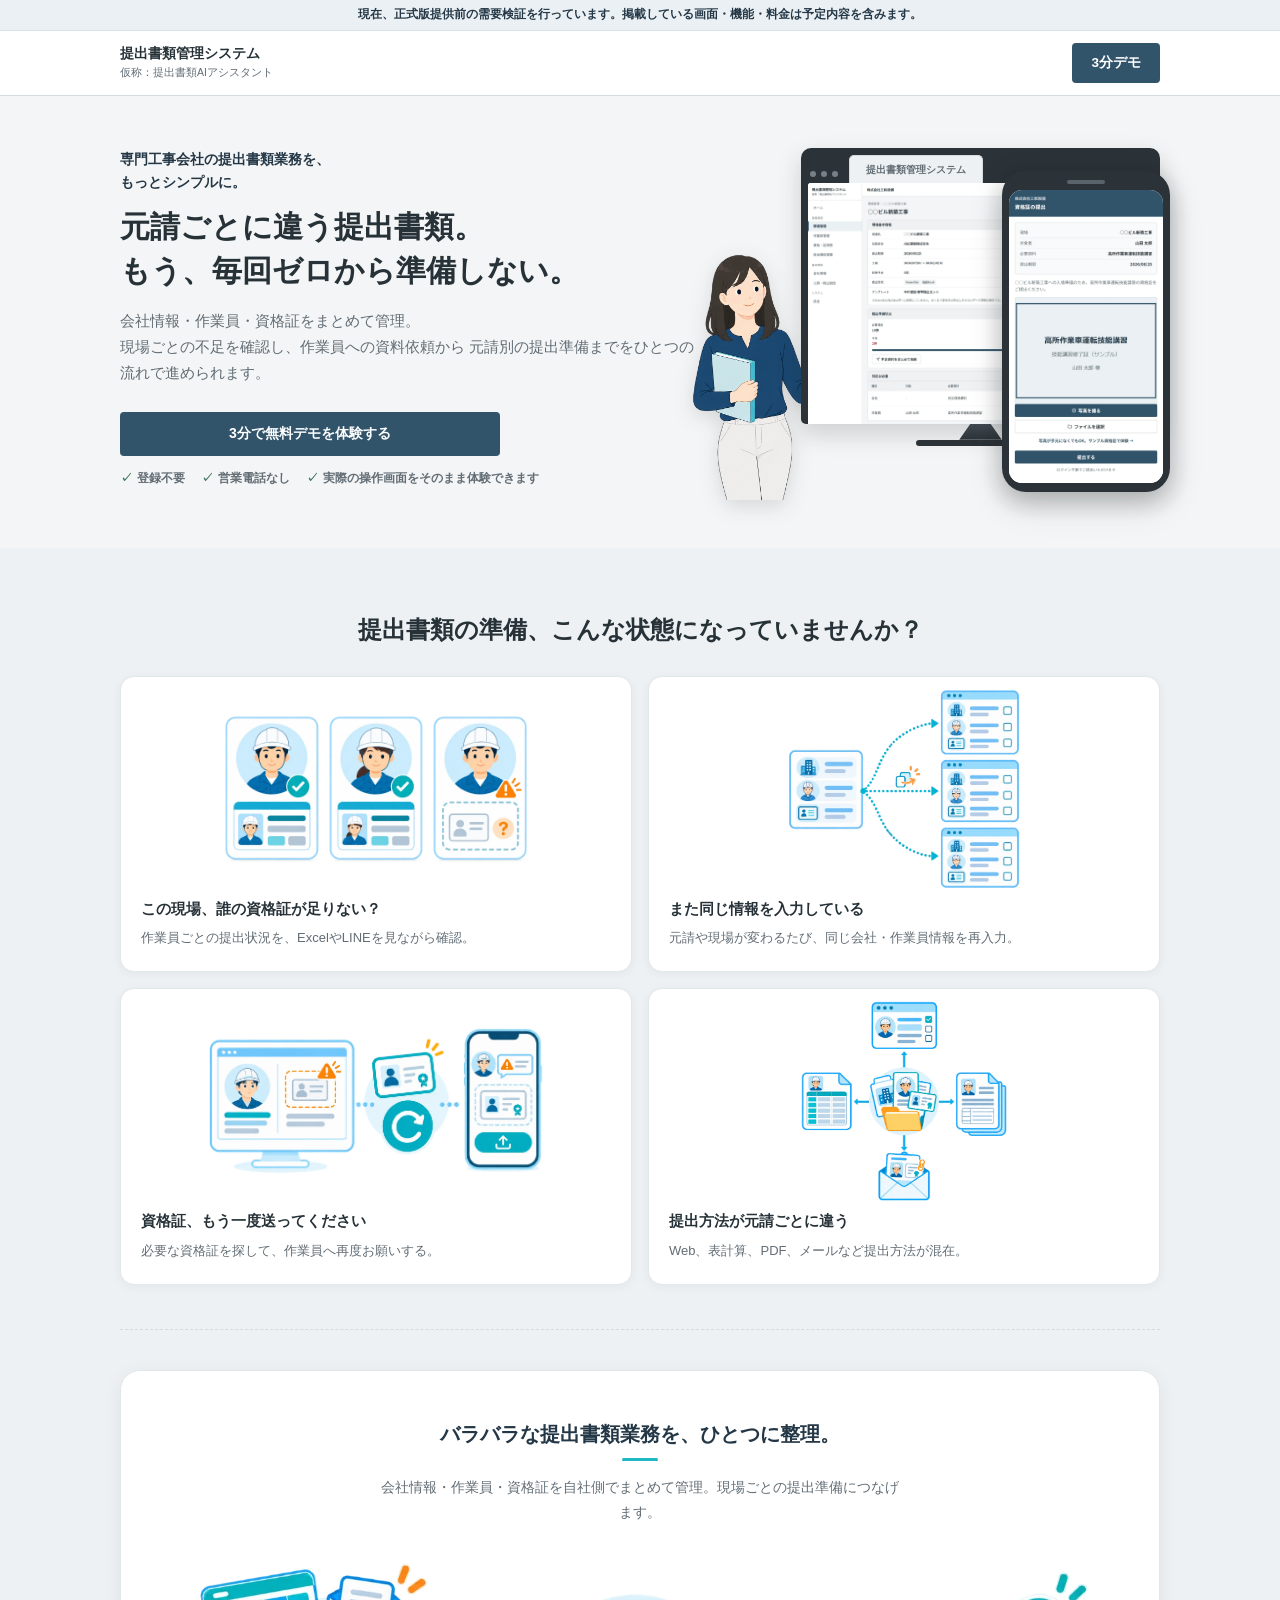
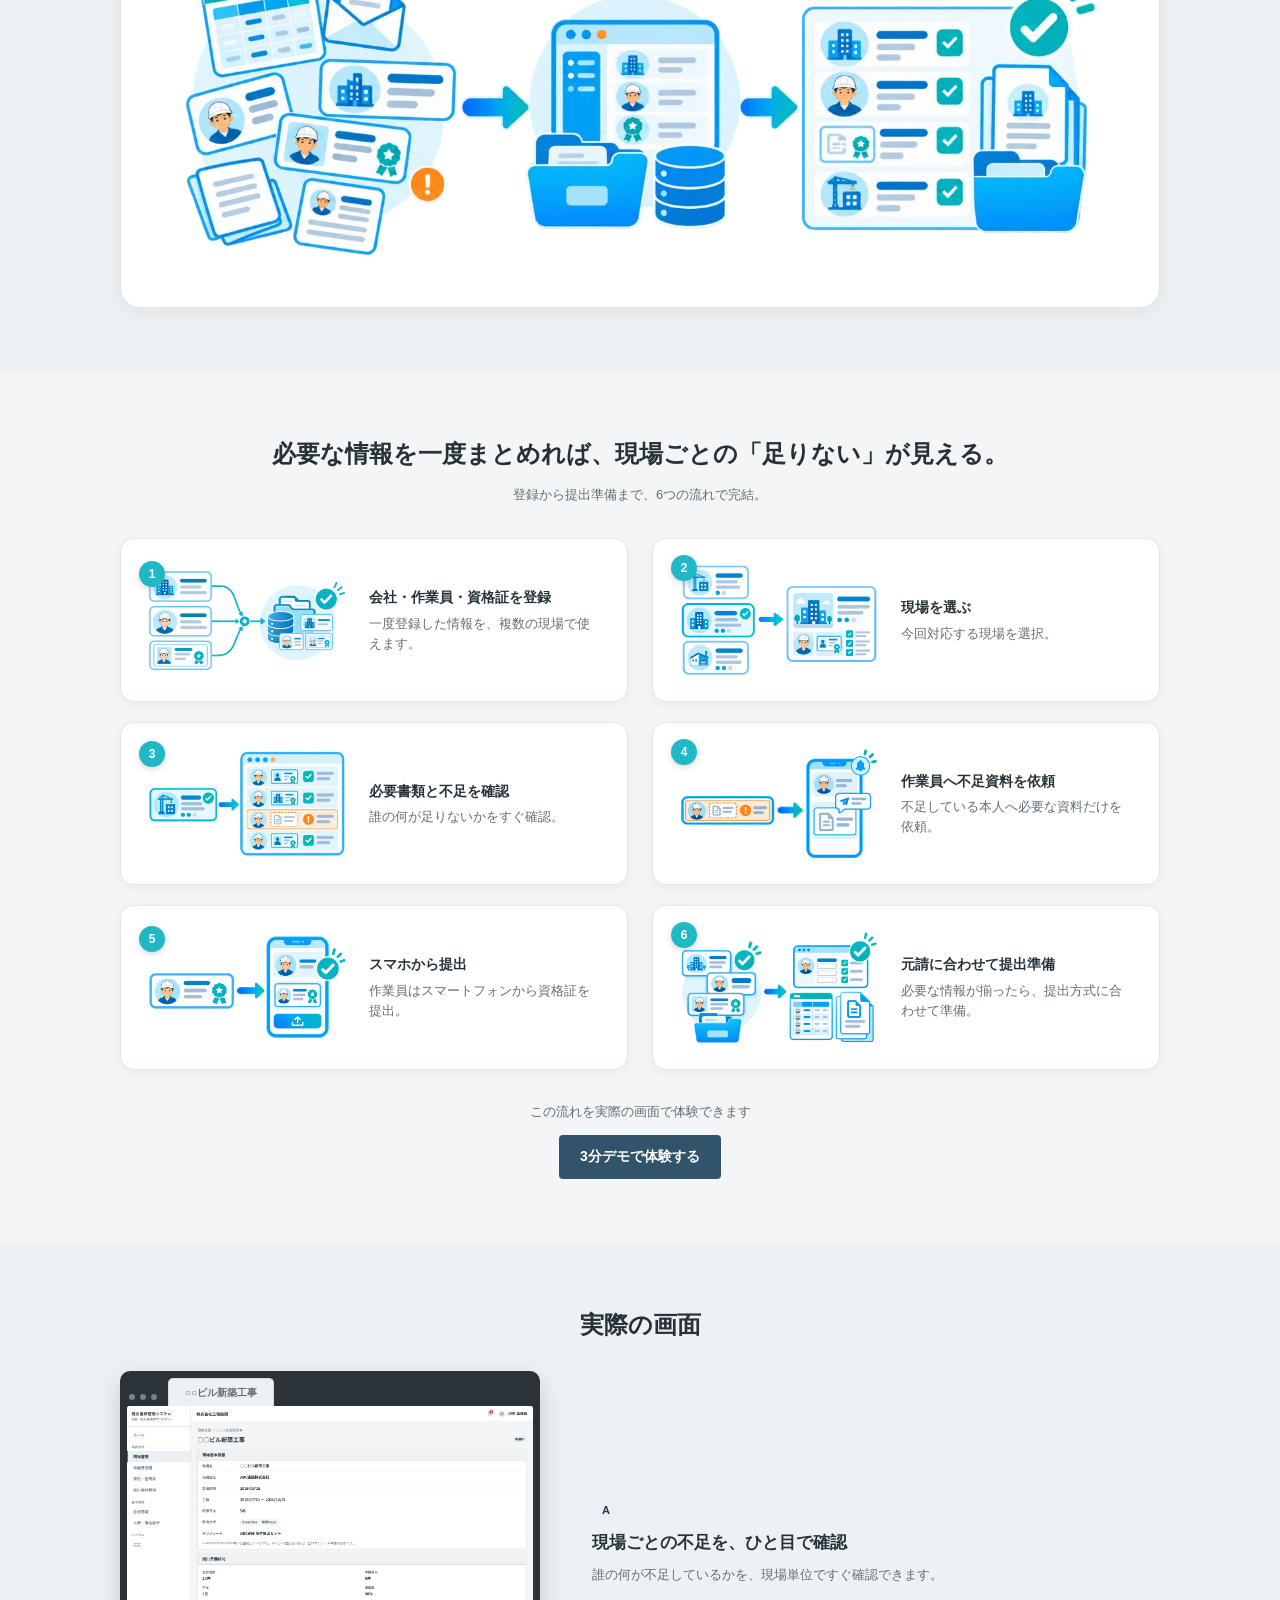
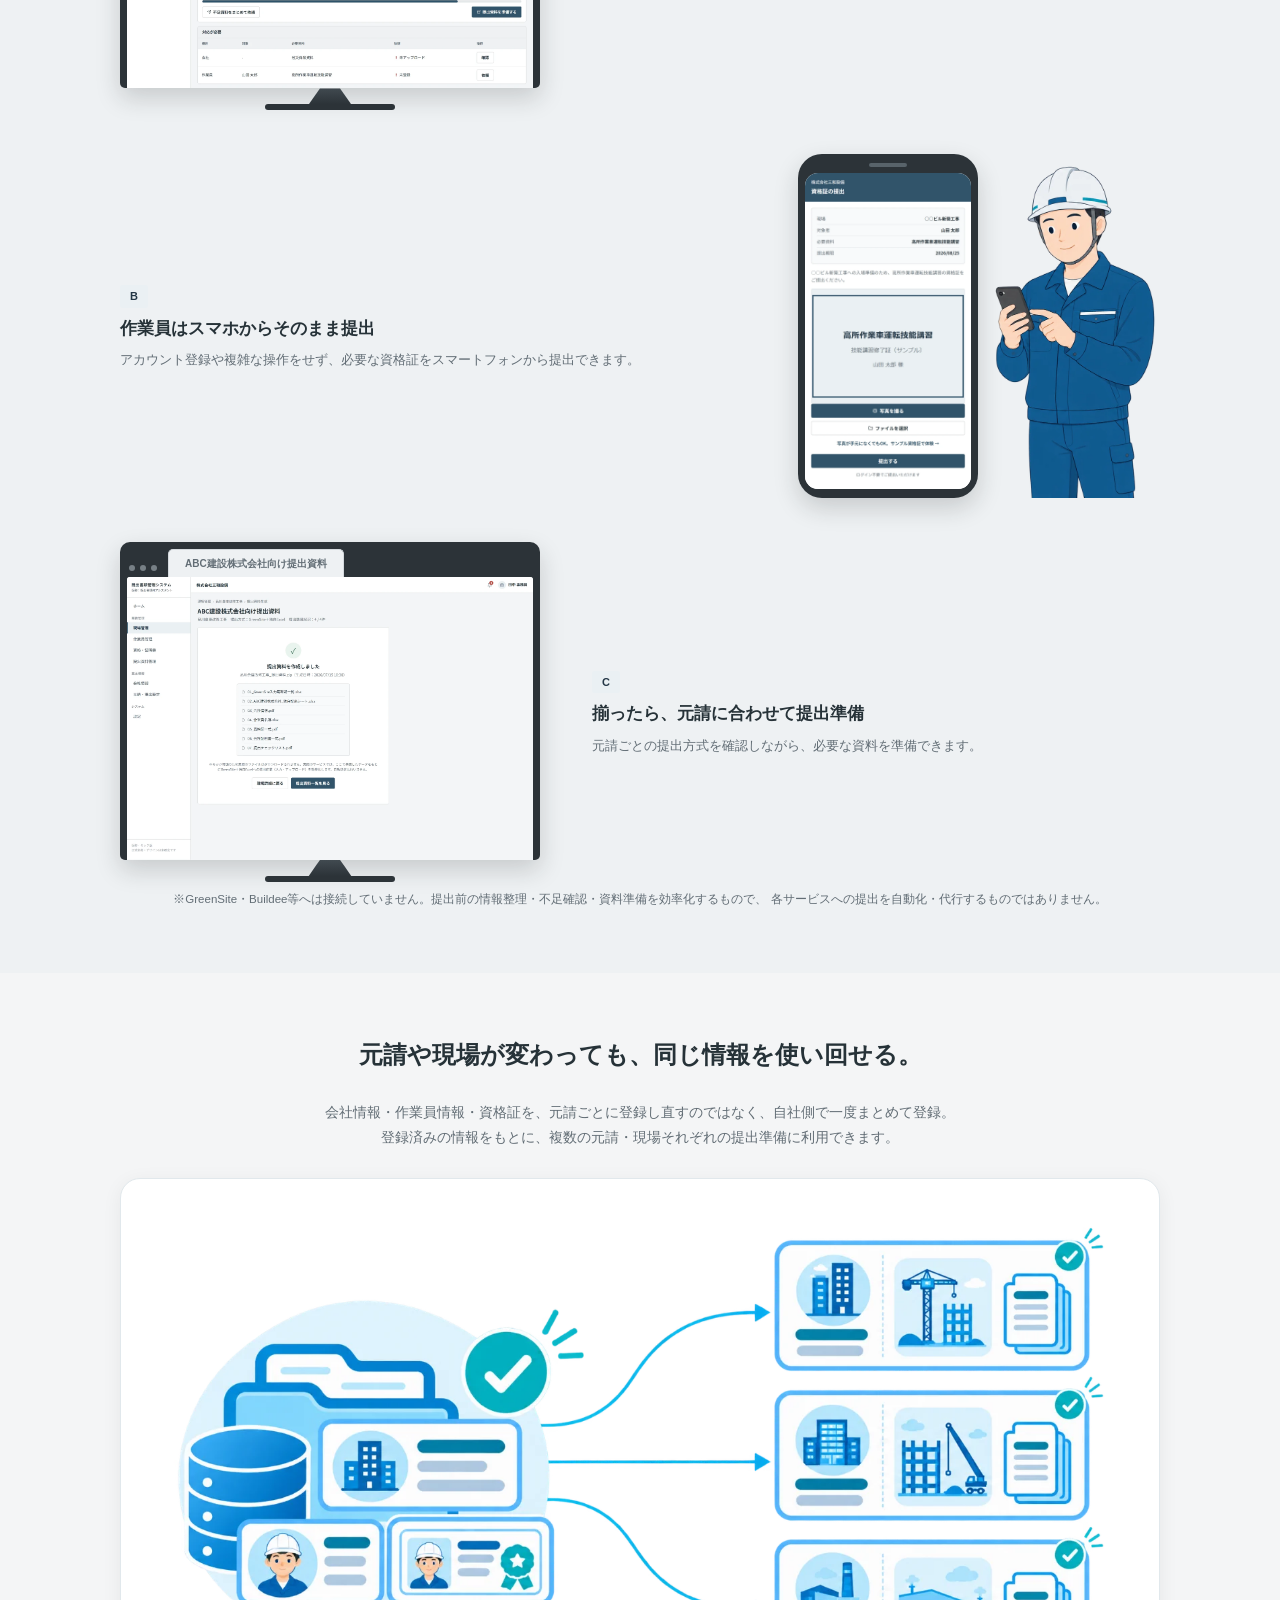
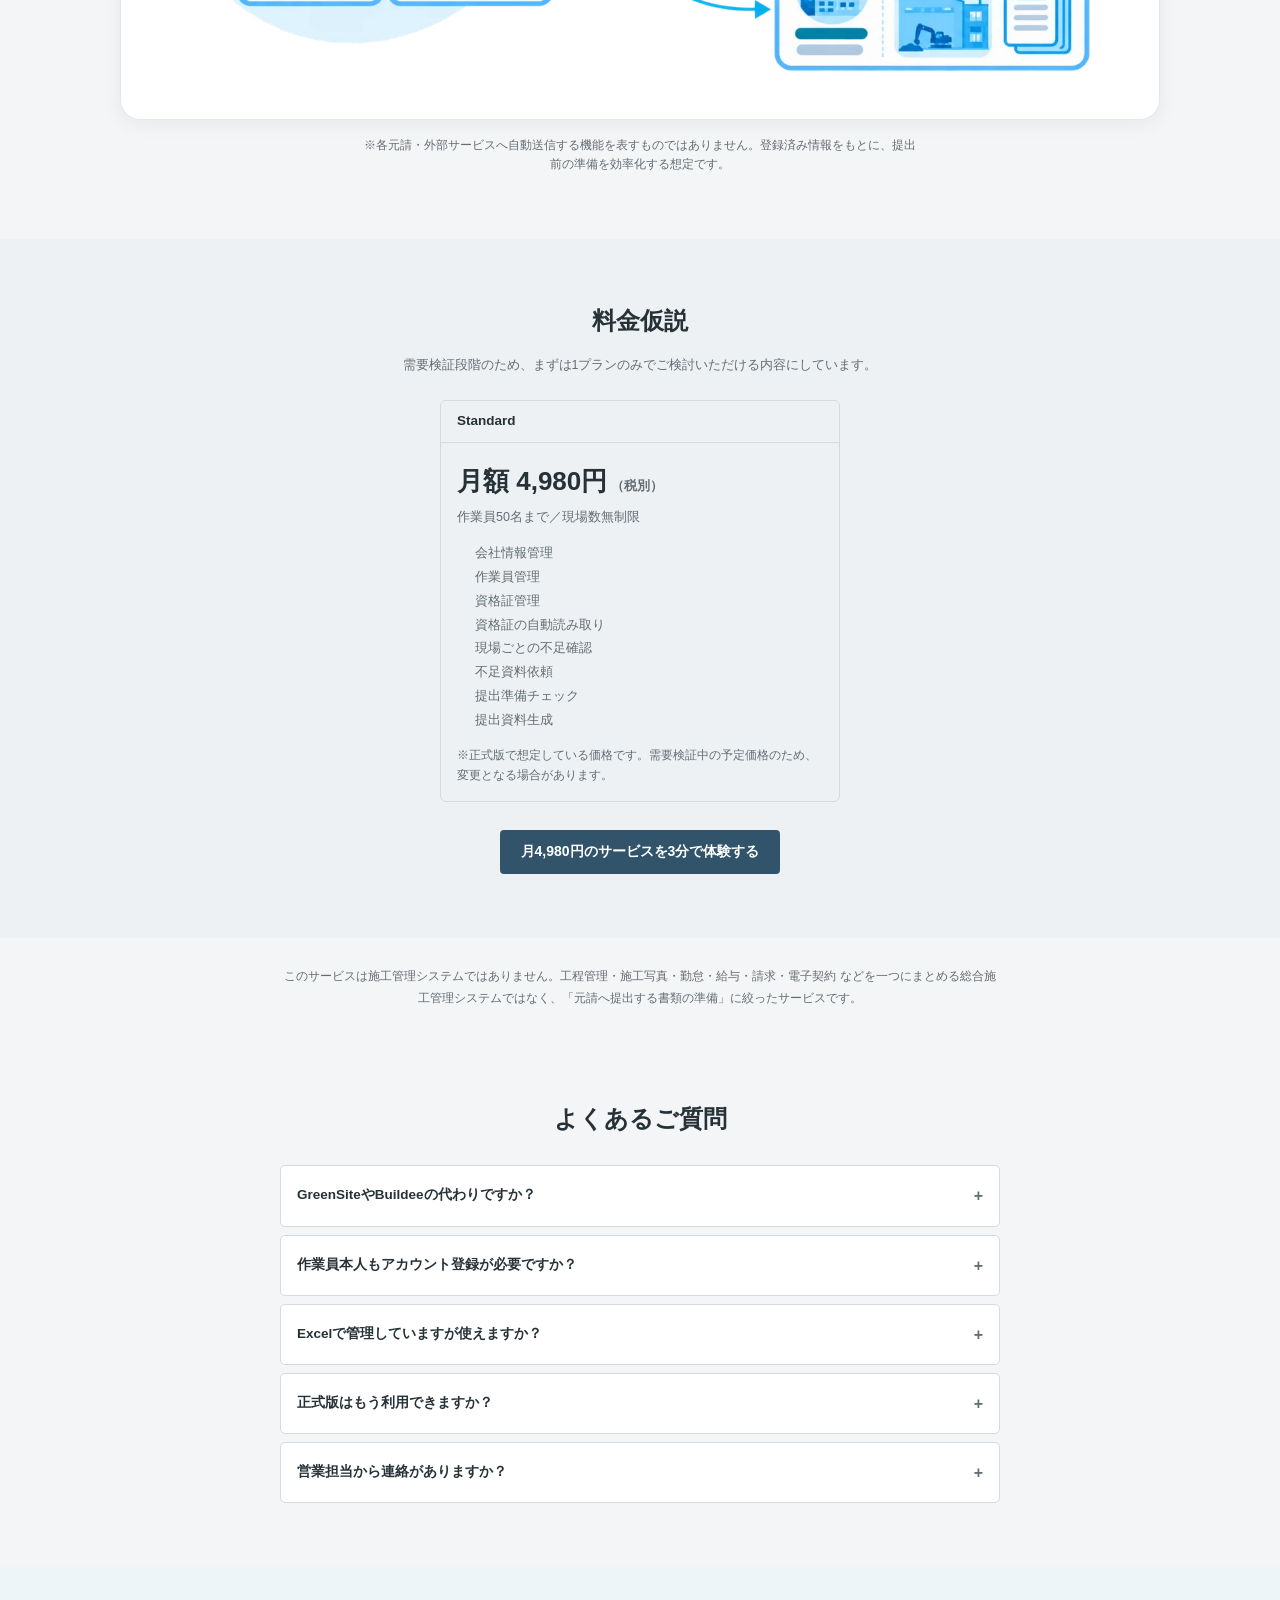
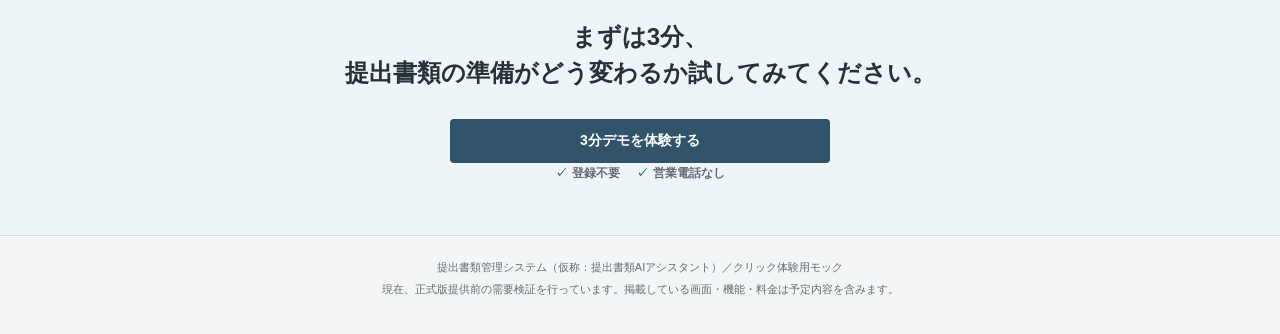
==== commit c7c55840: "図解セクションの視覚バランスを再設計（サイズ統一・レイアウト構造見直し） 課題4カード：透明余白トリミング後もなお視覚面積が小さかった2枚 （また同じ情報を入力している／提出方法が元請ごとに違う）を個" ====
--- a/lp.html
+++ b/lp.html
@@ -99,7 +99,7 @@
           </div>
         </div>
         <div class="lp-pain-card">
-          <div class="lp-pain-img-wrap">
+          <div class="lp-pain-img-wrap lp-pain-img-boost">
             <img src="assets/lp/illustrations/pain-duplicate-entry.webp" width="1174" height="1014" alt="同じ会社・作業員の情報を、元請ごとに何度も入力し直しているイメージ。" loading="lazy">
           </div>
           <div class="lp-pain-text">
@@ -117,7 +117,7 @@
           </div>
         </div>
         <div class="lp-pain-card">
-          <div class="lp-pain-img-wrap">
+          <div class="lp-pain-img-wrap lp-pain-img-boost">
             <img src="assets/lp/illustrations/pain-multiple-methods.webp" width="1248" height="1218" alt="Web、表計算、PDF、メールなど、元請ごとに異なる提出方法が混在しているイメージ。" loading="lazy">
           </div>
           <div class="lp-pain-text">
@@ -129,9 +129,11 @@
 
       <!-- ============ バラバラ→整理される トランジション ============ -->
       <div class="lp-bridge">
-        <h3 class="lp-bridge-heading">バラバラな提出書類業務を、ひとつに整理。</h3>
-        <img class="lp-bridge-img" src="assets/lp/illustrations/chaos-to-organized.webp" width="1400" height="465" alt="バラバラだった提出書類の情報が、ひとつのシステムに整理されて現場ごとの提出準備につながる様子。" loading="lazy">
-        <p class="lp-bridge-desc">会社情報・作業員・資格証を自社側でまとめて管理。現場ごとの提出準備につなげます。</p>
+        <div class="lp-bridge-stage">
+          <h3 class="lp-bridge-heading">バラバラな提出書類業務を、ひとつに整理。</h3>
+          <p class="lp-bridge-sub">会社情報・作業員・資格証を自社側でまとめて管理。現場ごとの提出準備につなげます。</p>
+          <img class="lp-bridge-img" src="assets/lp/illustrations/chaos-to-organized.webp" width="1400" height="465" alt="バラバラだった提出書類の情報が、ひとつのシステムに整理されて現場ごとの提出準備につながる様子。" loading="lazy">
+        </div>
       </div>
     </div>
   </section>
@@ -140,81 +142,72 @@
   <section class="lp-section">
     <div class="lp-section-inner">
       <h2 class="lp-h2">必要な情報を一度まとめれば、<br class="lp-br-mobile">現場ごとの「足りない」が見える。</h2>
-
-      <div class="lp-flow-timeline">
-        <div class="lp-flow-step lp-step-1">
-          <div class="lp-flow-num">1</div>
-          <div class="lp-flow-content">
-            <div class="lp-flow-img-wrap"><img src="assets/lp/illustrations/flow-01-register.webp" width="1400" height="720" alt="会社・作業員・資格証の情報をシステムにまとめて登録するイメージ。" loading="lazy"></div>
-            <div class="lp-flow-text">
-              <div class="lp-flow-title">会社・作業員・資格証を登録</div>
-              <div class="lp-flow-desc">一度登録した情報を、複数の現場で使えます。</div>
-            </div>
-          </div>
-        </div>
-
-        <div class="lp-flow-arrow lp-arrow-1" aria-hidden="true">→</div>
-
-        <div class="lp-flow-step lp-step-2">
-          <div class="lp-flow-num">2</div>
-          <div class="lp-flow-content">
-            <div class="lp-flow-img-wrap"><img src="assets/lp/illustrations/flow-02-select-site.webp" width="1330" height="758" alt="登録済みの情報から、今回対応する現場を選ぶイメージ。" loading="lazy"></div>
-            <div class="lp-flow-text">
-              <div class="lp-flow-title">現場を選ぶ</div>
-              <div class="lp-flow-desc">今回対応する現場を選択。</div>
-            </div>
-          </div>
-        </div>
-
-        <div class="lp-flow-arrow lp-arrow-2" aria-hidden="true">→</div>
-
-        <div class="lp-flow-step lp-step-3">
-          <div class="lp-flow-num">3</div>
-          <div class="lp-flow-content">
-            <div class="lp-flow-img-wrap"><img src="assets/lp/illustrations/flow-03-check-missing.webp" width="1354" height="732" alt="現場で必要な書類のうち、不足している項目を確認しているイメージ。" loading="lazy"></div>
-            <div class="lp-flow-text">
-              <div class="lp-flow-title">必要書類と不足を確認</div>
-              <div class="lp-flow-desc">誰の何が足りないかをすぐ確認。</div>
-            </div>
-          </div>
-        </div>
-
-        <div class="lp-flow-arrow lp-arrow-down" aria-hidden="true">↓</div>
-
-        <div class="lp-flow-step lp-step-4">
-          <div class="lp-flow-num">4</div>
-          <div class="lp-flow-content">
-            <div class="lp-flow-img-wrap"><img src="assets/lp/illustrations/flow-04-request.webp" width="1400" height="788" alt="不足している作業員本人へ、スマートフォンで資料の提出を依頼するイメージ。" loading="lazy"></div>
-            <div class="lp-flow-text">
-              <div class="lp-flow-title">作業員へ不足資料を依頼</div>
-              <div class="lp-flow-desc">不足している本人へ必要な資料だけを依頼。</div>
-            </div>
-          </div>
-        </div>
-
-        <div class="lp-flow-arrow lp-arrow-3" aria-hidden="true">←</div>
-
-        <div class="lp-flow-step lp-step-5">
-          <div class="lp-flow-num">5</div>
-          <div class="lp-flow-content">
-            <div class="lp-flow-img-wrap"><img src="assets/lp/illustrations/flow-05-mobile-submit.webp" width="1398" height="738" alt="作業員がスマートフォンから資格証を提出しているイメージ。" loading="lazy"></div>
-            <div class="lp-flow-text">
-              <div class="lp-flow-title">スマホから提出</div>
-              <div class="lp-flow-desc">作業員はスマートフォンから資格証を提出。</div>
-            </div>
-          </div>
-        </div>
-
-        <div class="lp-flow-arrow lp-arrow-4" aria-hidden="true">←</div>
-
-        <div class="lp-flow-step lp-step-6">
-          <div class="lp-flow-num">6</div>
-          <div class="lp-flow-content">
-            <div class="lp-flow-img-wrap"><img src="assets/lp/illustrations/flow-06-preparation.webp" width="1380" height="792" alt="揃った情報をもとに、元請の提出方式に合わせて提出資料を準備するイメージ。" loading="lazy"></div>
-            <div class="lp-flow-text">
-              <div class="lp-flow-title">元請に合わせて提出準備</div>
-              <div class="lp-flow-desc">必要な情報が揃ったら、提出方式に合わせて準備。</div>
-            </div>
+      <p class="lp-flow-subhead">登録から提出準備まで、6つの流れで完結。</p>
+
+      <div class="lp-flow-grid">
+        <div class="lp-flow-card">
+          <div class="lp-flow-card-media">
+            <span class="lp-flow-num">1</span>
+            <img src="assets/lp/illustrations/flow-01-register.webp" width="1400" height="720" alt="会社・作業員・資格証の情報をシステムにまとめて登録するイメージ。" loading="lazy">
+          </div>
+          <div class="lp-flow-card-body">
+            <div class="lp-flow-title">会社・作業員・資格証を登録</div>
+            <div class="lp-flow-desc">一度登録した情報を、複数の現場で使えます。</div>
+          </div>
+        </div>
+
+        <div class="lp-flow-card">
+          <div class="lp-flow-card-media">
+            <span class="lp-flow-num">2</span>
+            <img src="assets/lp/illustrations/flow-02-select-site.webp" width="1330" height="758" alt="登録済みの情報から、今回対応する現場を選ぶイメージ。" loading="lazy">
+          </div>
+          <div class="lp-flow-card-body">
+            <div class="lp-flow-title">現場を選ぶ</div>
+            <div class="lp-flow-desc">今回対応する現場を選択。</div>
+          </div>
+        </div>
+
+        <div class="lp-flow-card">
+          <div class="lp-flow-card-media">
+            <span class="lp-flow-num">3</span>
+            <img src="assets/lp/illustrations/flow-03-check-missing.webp" width="1354" height="732" alt="現場で必要な書類のうち、不足している項目を確認しているイメージ。" loading="lazy">
+          </div>
+          <div class="lp-flow-card-body">
+            <div class="lp-flow-title">必要書類と不足を確認</div>
+            <div class="lp-flow-desc">誰の何が足りないかをすぐ確認。</div>
+          </div>
+        </div>
+
+        <div class="lp-flow-card">
+          <div class="lp-flow-card-media">
+            <span class="lp-flow-num">4</span>
+            <img src="assets/lp/illustrations/flow-04-request.webp" width="1400" height="788" alt="不足している作業員本人へ、スマートフォンで資料の提出を依頼するイメージ。" loading="lazy">
+          </div>
+          <div class="lp-flow-card-body">
+            <div class="lp-flow-title">作業員へ不足資料を依頼</div>
+            <div class="lp-flow-desc">不足している本人へ必要な資料だけを依頼。</div>
+          </div>
+        </div>
+
+        <div class="lp-flow-card">
+          <div class="lp-flow-card-media">
+            <span class="lp-flow-num">5</span>
+            <img src="assets/lp/illustrations/flow-05-mobile-submit.webp" width="1398" height="738" alt="作業員がスマートフォンから資格証を提出しているイメージ。" loading="lazy">
+          </div>
+          <div class="lp-flow-card-body">
+            <div class="lp-flow-title">スマホから提出</div>
+            <div class="lp-flow-desc">作業員はスマートフォンから資格証を提出。</div>
+          </div>
+        </div>
+
+        <div class="lp-flow-card">
+          <div class="lp-flow-card-media">
+            <span class="lp-flow-num">6</span>
+            <img src="assets/lp/illustrations/flow-06-preparation.webp" width="1380" height="792" alt="揃った情報をもとに、元請の提出方式に合わせて提出資料を準備するイメージ。" loading="lazy">
+          </div>
+          <div class="lp-flow-card-body">
+            <div class="lp-flow-title">元請に合わせて提出準備</div>
+            <div class="lp-flow-desc">必要な情報が揃ったら、提出方式に合わせて準備。</div>
           </div>
         </div>
       </div>
@@ -314,15 +307,15 @@
 
   <!-- ============ なぜ便利なのか ============ -->
   <section class="lp-section">
-    <div class="lp-section-inner lp-section-inner-narrow">
+    <div class="lp-section-inner">
       <h2 class="lp-h2">元請や現場が変わっても、<br class="lp-br-mobile">同じ情報を使い回せる。</h2>
       <p class="lp-why-text">
         会社情報・作業員情報・資格証を、元請ごとに登録し直すのではなく、自社側で一度まとめて登録。
         登録済みの情報をもとに、複数の元請・現場それぞれの提出準備に利用できます。
       </p>
 
-      <div class="lp-why-media">
-        <img src="assets/lp/illustrations/master-reuse.webp" width="1400" height="683" alt="一度登録した会社・作業員・資格証の情報を、複数の元請・現場の提出準備にそれぞれ使い回すイメージ。" loading="lazy">
+      <div class="lp-bridge-stage lp-why-stage">
+        <img class="lp-why-media-img" src="assets/lp/illustrations/master-reuse.webp" width="1400" height="683" alt="一度登録した会社・作業員・資格証の情報を、複数の元請・現場の提出準備にそれぞれ使い回すイメージ。" loading="lazy">
       </div>
       <p class="lp-why-disclaimer">※各元請・外部サービスへ自動送信する機能を表すものではありません。登録済み情報をもとに、提出前の準備を効率化する想定です。</p>
     </div>
--- a/css/lp.css
+++ b/css/lp.css
@@ -316,7 +316,7 @@
 
 /* ---- 汎用セクション ---- */
 .lp-section {
-  padding: 52px 0;
+  padding: 64px 0;
 }
 
 .lp-section-alt {
@@ -349,19 +349,25 @@
   display: flex;
   align-items: center;
   justify-content: center;
-  height: 160px;
-  padding: 18px 18px 2px;
+  height: 212px;
+  padding: 16px 16px 4px;
 }
 
 .lp-pain-img-wrap img {
-  max-width: 100%;
-  max-height: 100%;
+  max-width: 92%;
+  max-height: 152px;
   object-fit: contain;
+}
+
+/* 透明余白トリミング後もなお視覚面積が小さく見える画像（縦長〜正方形に近い比率）は
+   個別に拡大し、4枚並べたときの視覚重量を揃える */
+.lp-pain-img-boost img {
+  max-height: 204px;
 }
 
 .lp-pain-text {
   min-width: 0;
-  padding: 4px 20px 20px;
+  padding: 8px 20px 22px;
 }
 
 .lp-pain-q {
@@ -377,23 +383,32 @@
   line-height: 1.7;
 }
 
-/* ---- バラバラ→整理される トランジション（実画像） ---- */
+/* ---- バラバラ→整理される トランジション（実画像を大きな「ステージ」に載せて見せる） ---- */
 .lp-bridge {
-  margin-top: 40px;
-  padding-top: 36px;
+  margin-top: 44px;
+  padding-top: 40px;
   border-top: 1px dashed var(--color-border);
+}
+
+/* 「重要な1枚図解」を見せるための共通ステージ（Bridge / なぜ便利なのか で共用） */
+.lp-bridge-stage {
+  background: var(--color-surface);
+  border: 1px solid #e1e8ec;
+  border-radius: 20px;
+  box-shadow: 0 4px 20px rgba(28, 33, 36, 0.06);
+  padding: 36px 20px 32px;
   text-align: center;
 }
 
 .lp-bridge-heading {
-  font-size: 17px;
+  font-size: 18px;
   font-weight: 700;
   color: var(--color-primary-dark);
-  margin: 0 0 20px;
+  margin: 0 0 14px;
   line-height: 1.5;
   position: relative;
   display: inline-block;
-  padding-bottom: 10px;
+  padding-bottom: 12px;
 }
 
 .lp-bridge-heading::after {
@@ -408,109 +423,97 @@
   background: var(--color-accent-cyan);
 }
 
+.lp-bridge-sub {
+  font-size: 14px;
+  color: var(--color-text-sub);
+  line-height: 1.8;
+  max-width: 520px;
+  margin: 0 auto 30px;
+}
+
 .lp-bridge-img {
   display: block;
   width: 100%;
-  max-width: 1050px;
+  max-width: 1080px;
   height: auto;
-  margin: 0 auto 18px;
-}
-
-.lp-bridge-desc {
+  margin: 0 auto;
+}
+
+/* ---- このシステムなら（業務フロー：横長カード。図解を主役にした2列×3行グリッド） ---- */
+.lp-flow-subhead {
+  text-align: center;
   font-size: 13px;
   color: var(--color-text-sub);
-  line-height: 1.8;
+  margin: -16px 0 32px;
+}
+
+.lp-flow-grid {
+  display: grid;
+  grid-template-columns: minmax(0, 1fr);
+  gap: 14px;
   max-width: 560px;
   margin: 0 auto;
 }
 
-/* ---- このシステムなら（業務フロー：タイムライン／スネーク型） ---- */
-
-/* モバイル：左に番号＋通し線、右に画像＋タイトル＋説明を縦に並べるタイムライン */
-.lp-flow-timeline {
+.lp-flow-card {
+  display: flex;
+  flex-direction: column;
+  align-items: center;
+  text-align: center;
+  gap: 14px;
+  background: var(--color-surface);
+  border: 1px solid #e1e8ec;
+  border-radius: 14px;
+  box-shadow: 0 2px 10px rgba(28, 33, 36, 0.05);
+  padding: 22px 20px;
+}
+
+.lp-flow-card-media {
   position: relative;
-  max-width: 480px;
-  margin: 0 auto;
-}
-
-.lp-flow-timeline::before {
-  content: "";
+  flex-shrink: 0;
+  display: flex;
+}
+
+.lp-flow-card-media img {
+  display: block;
+  width: 100%;
+  max-width: 230px;
+  height: auto;
+}
+
+.lp-flow-num {
   position: absolute;
-  left: 15px;
-  top: 15px;
-  bottom: 15px;
-  width: 2px;
-  background: var(--color-border);
-  z-index: 0;
-}
-
-.lp-flow-arrow {
-  display: none;
-}
-
-.lp-flow-step {
-  position: relative;
-  z-index: 1;
-  display: flex;
-  align-items: flex-start;
-  gap: 14px;
-  padding: 16px 0;
-}
-
-.lp-flow-num {
-  flex-shrink: 0;
-  width: 30px;
-  height: 30px;
+  top: -8px;
+  left: -8px;
+  width: 26px;
+  height: 26px;
   border-radius: 50%;
   background: var(--color-accent-cyan);
   color: #fff;
-  font-size: 13px;
+  font-size: 12px;
   font-weight: 700;
   display: flex;
   align-items: center;
   justify-content: center;
-}
-
-.lp-flow-content {
-  display: flex;
-  flex-direction: column;
-  align-items: flex-start;
-  gap: 8px;
+  box-shadow: 0 2px 6px rgba(28, 33, 36, 0.18);
+  z-index: 1;
+}
+
+.lp-flow-card-body {
   min-width: 0;
-  flex: 1;
-}
-
-.lp-flow-text {
-  min-width: 0;
-  flex: 1;
-}
-
-.lp-flow-img-wrap {
-  width: 100%;
-  max-width: 210px;
-  height: 148px;
-  display: flex;
-  align-items: center;
-  justify-content: center;
-}
-
-.lp-flow-img-wrap img {
-  max-width: 100%;
-  max-height: 100%;
-  object-fit: contain;
 }
 
 .lp-flow-title {
-  font-size: 13.5px;
+  font-size: 14px;
   font-weight: 700;
   color: var(--color-text);
 }
 
 .lp-flow-desc {
-  font-size: 12px;
+  font-size: 12.5px;
   color: var(--color-text-sub);
   line-height: 1.6;
-  margin-top: 2px;
+  margin-top: 4px;
 }
 
 .lp-flow-cta {
@@ -524,71 +527,38 @@
   margin: 0 0 12px;
 }
 
-/* PC：1→2→3 / 6←5←4 のスネーク型フローレイアウト */
+/* タブレット幅：2列グリッドにするが、カード内はまだ画像上・コピー下のまま
+   （横並びにすると1カラムが狭く、タイトルが3行に折り返してしまうため） */
+@media (min-width: 700px) {
+  .lp-flow-grid {
+    max-width: none;
+    grid-template-columns: minmax(0, 1fr) minmax(0, 1fr);
+    gap: 20px 24px;
+  }
+
+  .lp-flow-card-media img {
+    max-width: 210px;
+  }
+}
+
+/* PC：1カラムが十分広くなってから、図解を左・コピーを右にした横長カードに切り替える */
 @media (min-width: 1080px) {
-  .lp-flow-timeline {
-    max-width: none;
-    display: grid;
-    grid-template-columns: minmax(0, 1fr) 34px minmax(0, 1fr) 34px minmax(0, 1fr);
-    grid-template-rows: auto 34px auto;
-    grid-template-areas:
-      "s1 a1 s2 a2 s3"
-      ".  .  .  .  ad"
-      "s6 a4 s5 a3 s4";
-    align-items: stretch;
-    column-gap: 4px;
-    row-gap: 0;
-  }
-
-  .lp-flow-timeline::before {
-    display: none;
-  }
-
-  .lp-flow-step {
-    flex-direction: column;
+  .lp-flow-card {
+    flex-direction: row;
     align-items: center;
-    text-align: center;
-    gap: 10px;
-    padding: 24px 16px;
-    background: var(--color-surface);
-    border: 1px solid var(--color-border);
-    border-radius: var(--radius-lg);
-  }
-
-  .lp-flow-content {
-    align-items: center;
-  }
-
-  .lp-flow-img-wrap {
-    height: 168px;
+    text-align: left;
+    gap: 22px;
+    padding: 24px 26px;
+  }
+
+  .lp-flow-card-media img {
+    max-width: 200px;
   }
 
   .lp-flow-num {
-    width: 26px;
-    height: 26px;
-    font-size: 12px;
-  }
-
-  .lp-flow-arrow {
-    display: flex;
-    align-items: center;
-    justify-content: center;
-    font-size: 20px;
-    color: var(--color-neutral-400);
-    font-weight: 700;
-  }
-
-  .lp-step-1 { grid-area: s1; }
-  .lp-step-2 { grid-area: s2; }
-  .lp-step-3 { grid-area: s3; }
-  .lp-step-4 { grid-area: s4; }
-  .lp-step-5 { grid-area: s5; }
-  .lp-step-6 { grid-area: s6; }
-  .lp-arrow-1 { grid-area: a1; }
-  .lp-arrow-2 { grid-area: a2; }
-  .lp-arrow-down { grid-area: ad; }
-  .lp-arrow-3 { grid-area: a3; }
-  .lp-arrow-4 { grid-area: a4; }
+    top: -8px;
+    left: -8px;
+  }
 }
 
 /* ---- 実際の画面（PC・スマホの実機フレームで交互に見せる） ---- */
@@ -672,18 +642,20 @@
   color: var(--color-text-sub);
   line-height: 1.8;
   text-align: center;
-  margin: 0 0 28px;
-}
-
-.lp-why-media {
-  text-align: center;
-}
-
-.lp-why-media img {
-  display: inline-block;
+  max-width: 640px;
+  margin: 0 auto 28px;
+}
+
+.lp-why-stage {
+  padding: 28px 20px;
+}
+
+.lp-why-media-img {
+  display: block;
   width: 100%;
-  max-width: 700px;
+  max-width: 980px;
   height: auto;
+  margin: 0 auto;
 }
 
 .lp-why-disclaimer {
@@ -692,7 +664,7 @@
   text-align: center;
   line-height: 1.7;
   max-width: 560px;
-  margin: 14px auto 0;
+  margin: 16px auto 0;
 }
 
 /* ---- 料金仮説 ---- */
@@ -903,6 +875,18 @@
   .lp-showcase-row-copy-first .lp-showcase-media {
     order: 2;
   }
+
+  .lp-bridge-stage {
+    padding: 48px 56px 44px;
+  }
+
+  .lp-bridge-heading {
+    font-size: 20px;
+  }
+
+  .lp-why-stage {
+    padding: 40px 48px;
+  }
 }
 
 @media (max-width: 430px) {
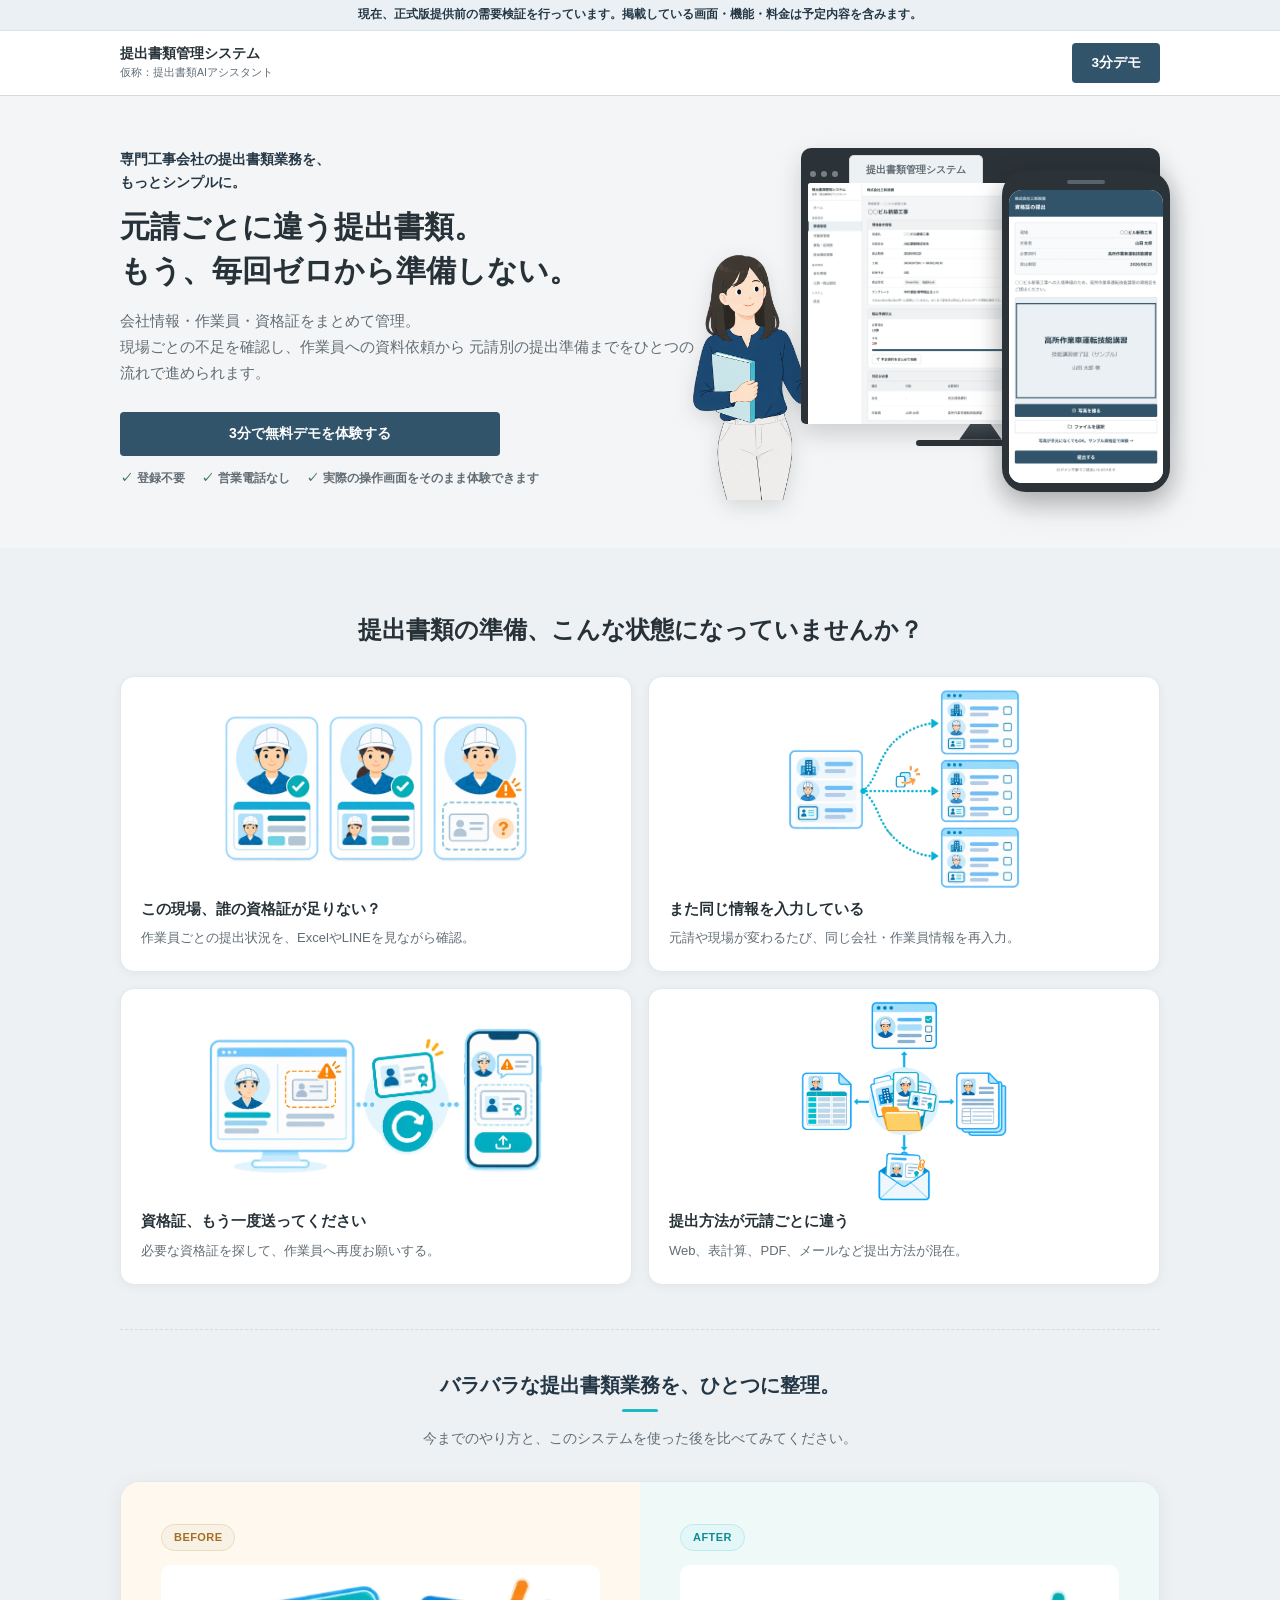
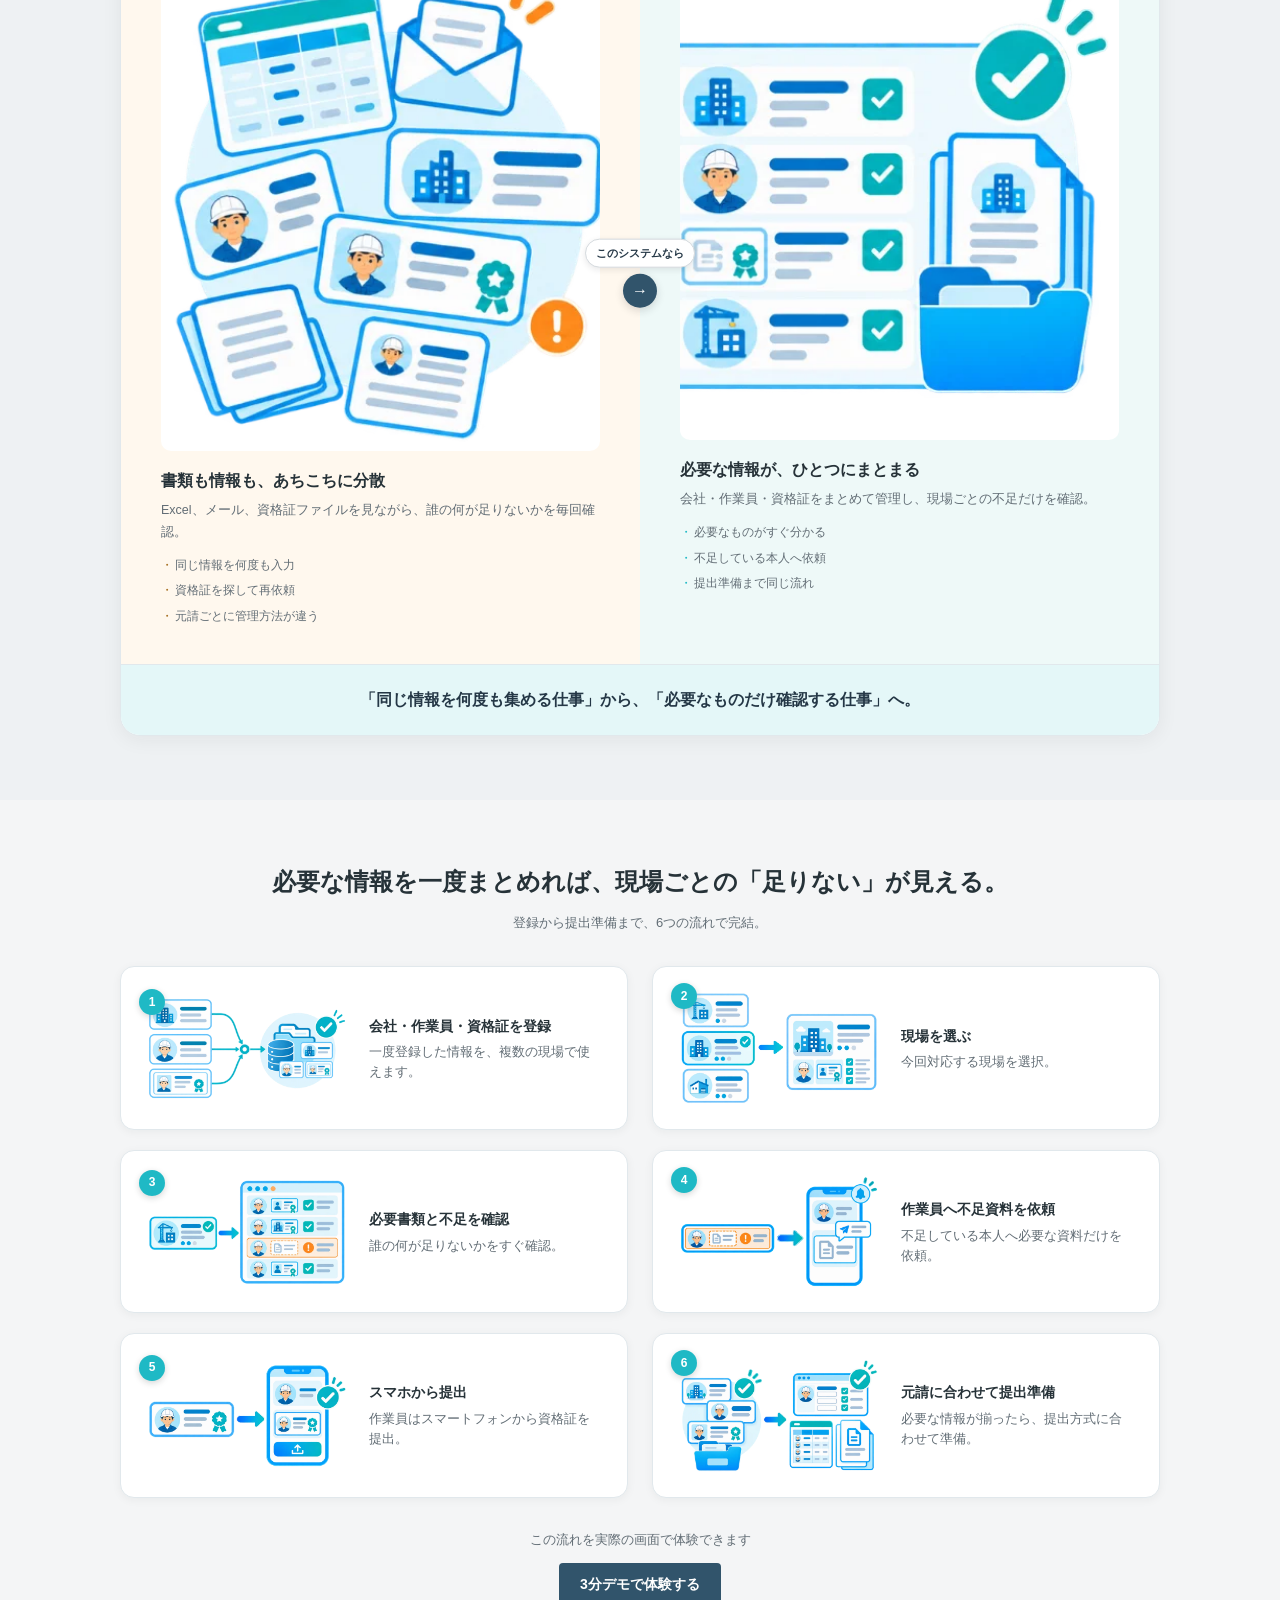
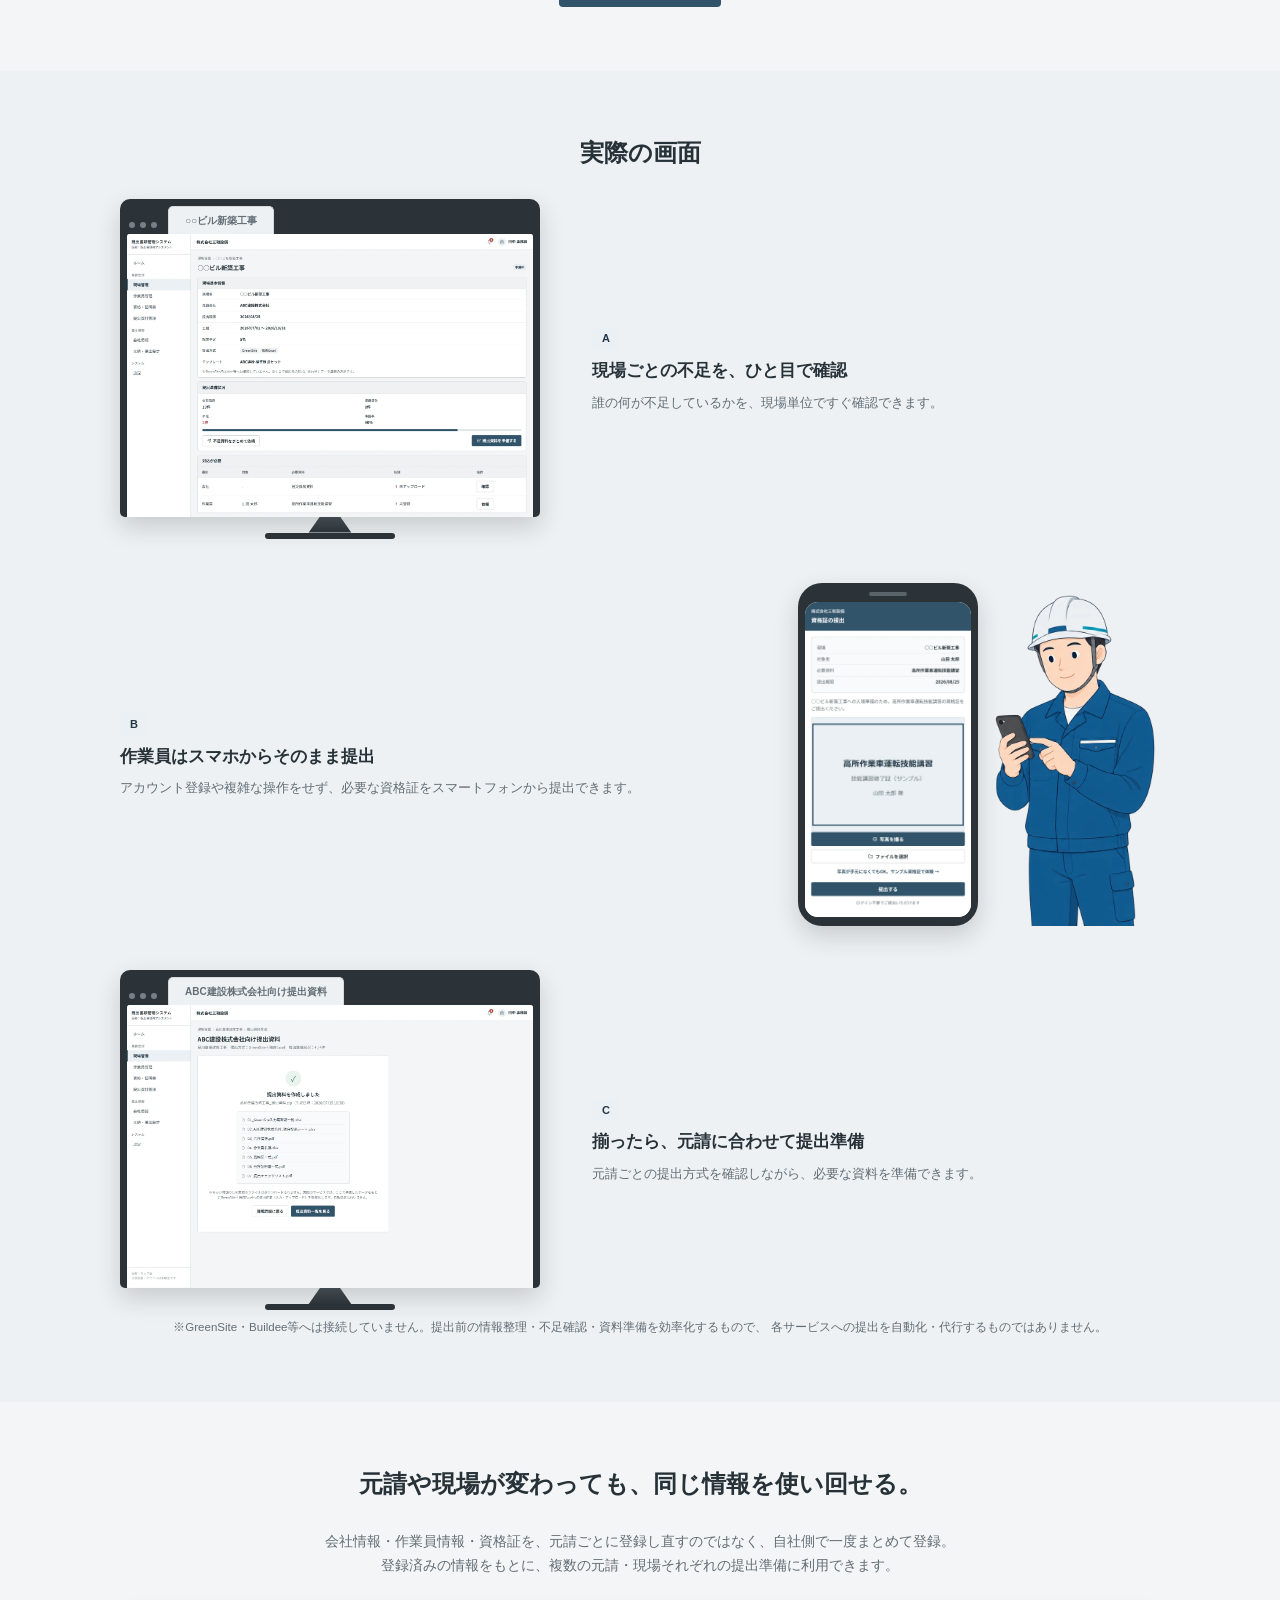
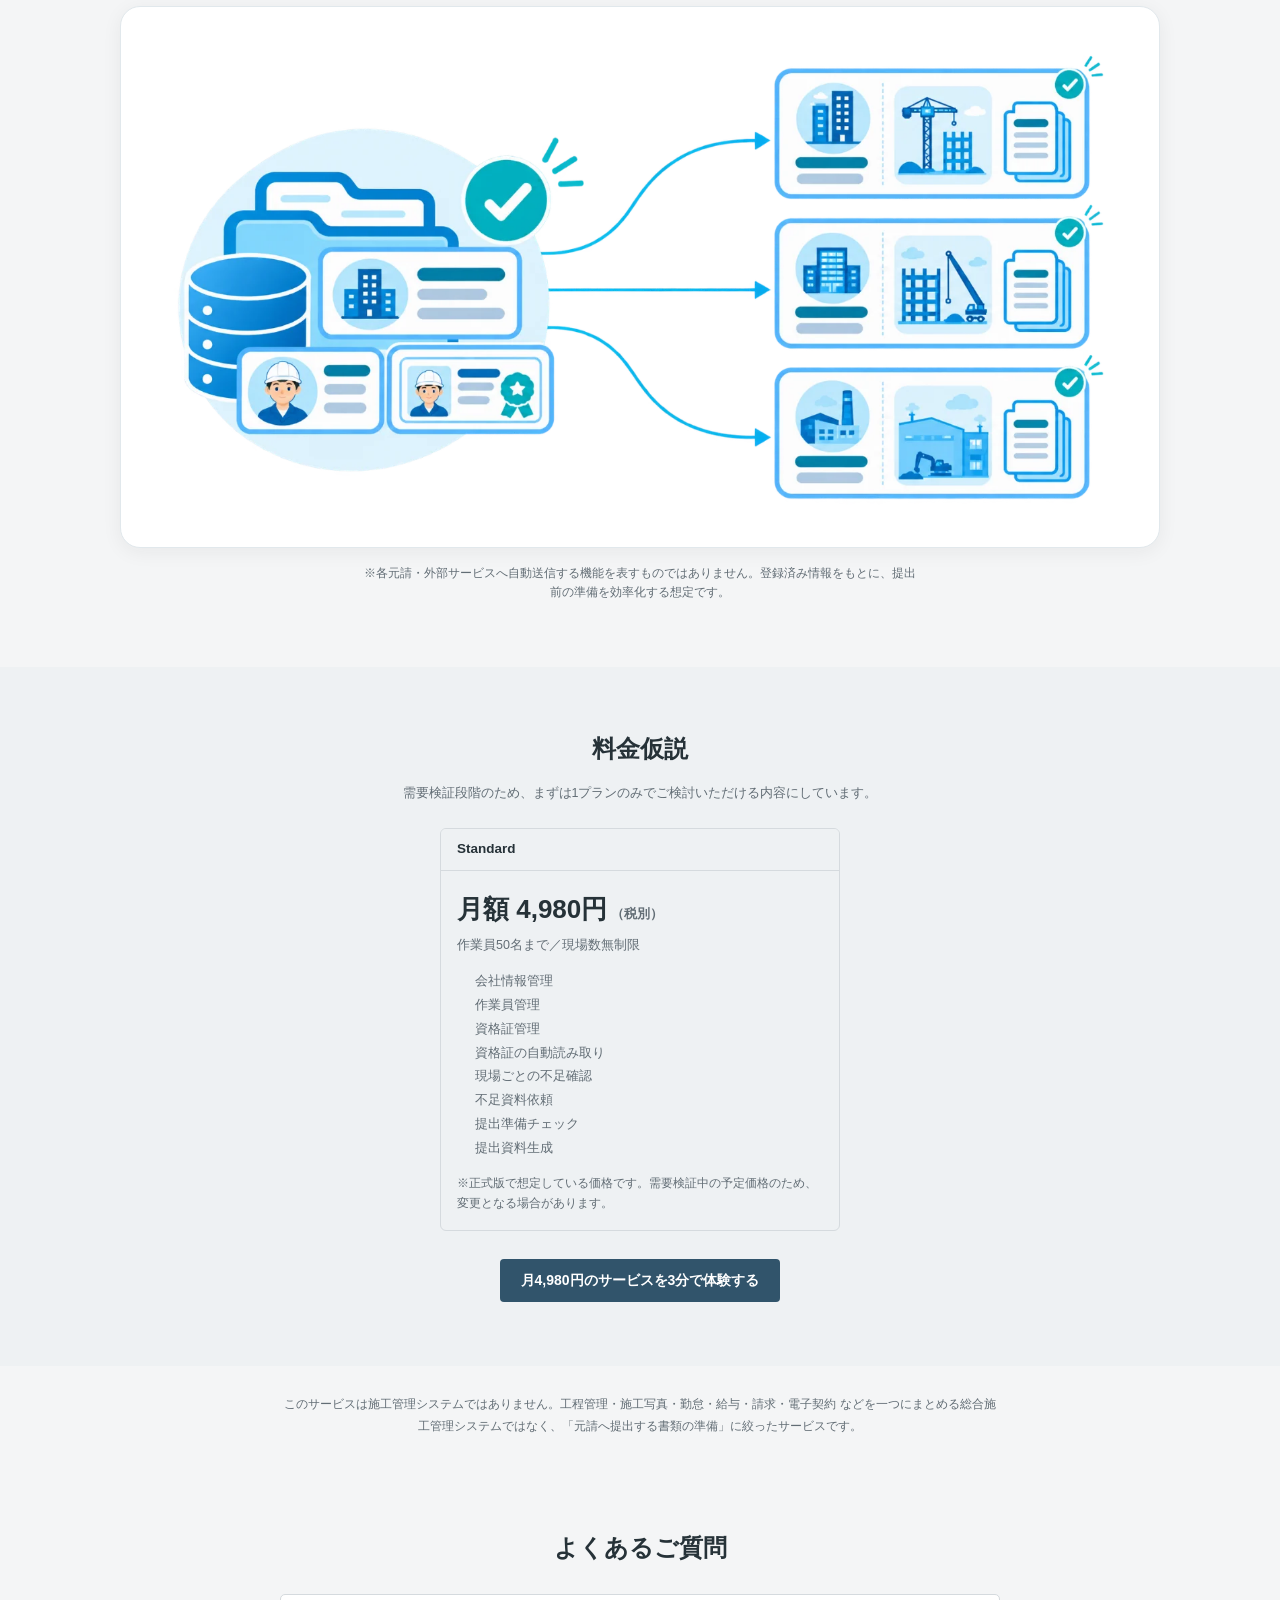
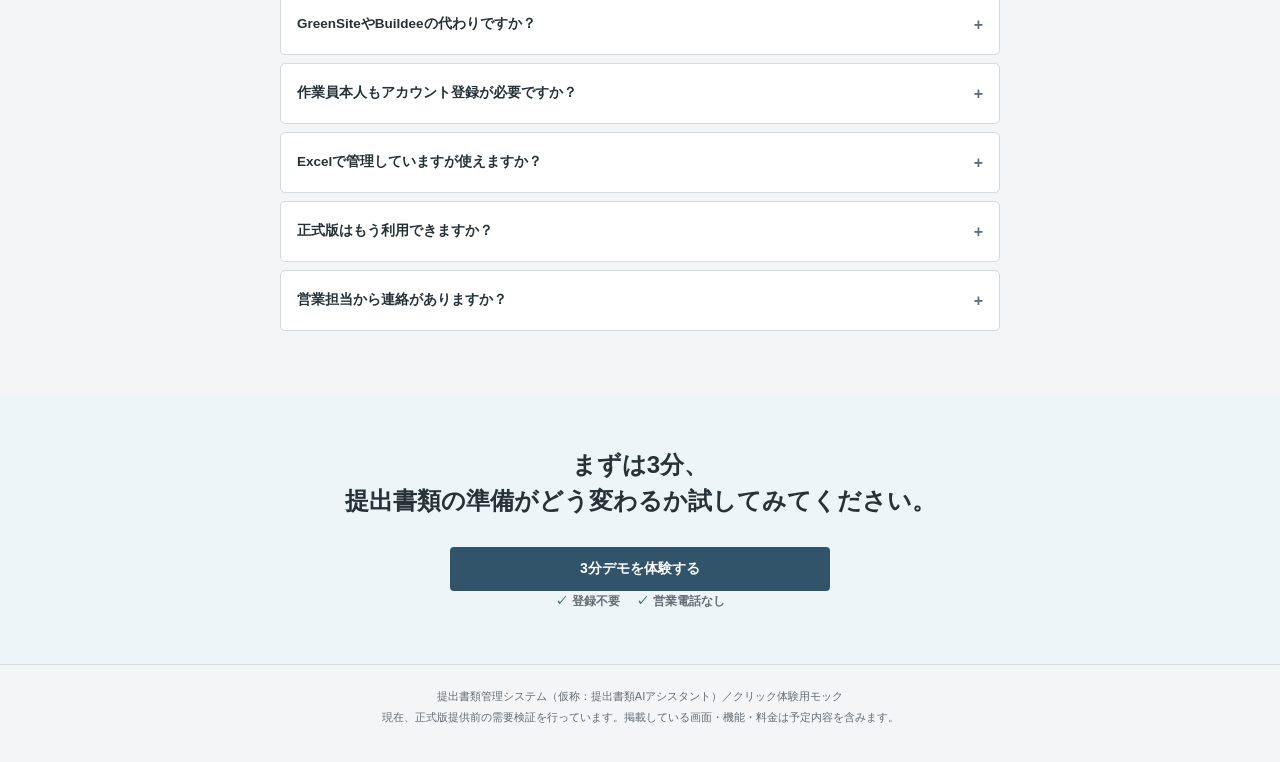
==== commit 1bc8b342: "Bridgeセクションを横長図解1枚からBefore/After比較構造へ再設計 「バラバラな提出書類業務を、ひとつに整理。」セクションを、単一の横長 イラスト表示から、左右で背景色を分けたBefor" ====
--- a/lp.html
+++ b/lp.html
@@ -127,12 +127,50 @@
         </div>
       </div>
 
-      <!-- ============ バラバラ→整理される トランジション ============ -->
+      <!-- ============ バラバラ→整理される Before / After比較 ============ -->
       <div class="lp-bridge">
-        <div class="lp-bridge-stage">
-          <h3 class="lp-bridge-heading">バラバラな提出書類業務を、ひとつに整理。</h3>
-          <p class="lp-bridge-sub">会社情報・作業員・資格証を自社側でまとめて管理。現場ごとの提出準備につなげます。</p>
-          <img class="lp-bridge-img" src="assets/lp/illustrations/chaos-to-organized.webp" width="1400" height="465" alt="バラバラだった提出書類の情報が、ひとつのシステムに整理されて現場ごとの提出準備につながる様子。" loading="lazy">
+        <h3 class="lp-bridge-heading">バラバラな提出書類業務を、ひとつに整理。</h3>
+        <p class="lp-bridge-sub">今までのやり方と、このシステムを使った後を比べてみてください。</p>
+
+        <div class="lp-compare-frame">
+          <div class="lp-compare-row">
+            <div class="lp-compare-col lp-compare-before">
+              <span class="lp-compare-pill lp-compare-pill-before">BEFORE</span>
+              <div class="lp-compare-img-wrap lp-compare-img-before">
+                <img src="assets/lp/illustrations/chaos-to-organized.webp" width="1400" height="465" alt="表計算シートやメール、資格証など、書類や情報があちこちに散らばっている様子。" loading="lazy">
+              </div>
+              <div class="lp-compare-copy-title">書類も情報も、あちこちに分散</div>
+              <p class="lp-compare-copy-desc">Excel、メール、資格証ファイルを見ながら、誰の何が足りないかを毎回確認。</p>
+              <ul class="lp-compare-list">
+                <li>同じ情報を何度も入力</li>
+                <li>資格証を探して再依頼</li>
+                <li>元請ごとに管理方法が違う</li>
+              </ul>
+            </div>
+
+            <div class="lp-compare-col lp-compare-after">
+              <span class="lp-compare-pill lp-compare-pill-after">AFTER</span>
+              <div class="lp-compare-img-wrap lp-compare-img-after">
+                <img src="assets/lp/illustrations/chaos-to-organized.webp" width="1400" height="465" alt="会社・作業員・資格証の情報がチェック済みの状態でひとつに整理されている様子。" loading="lazy">
+              </div>
+              <div class="lp-compare-copy-title">必要な情報が、ひとつにまとまる</div>
+              <p class="lp-compare-copy-desc">会社・作業員・資格証をまとめて管理し、現場ごとの不足だけを確認。</p>
+              <ul class="lp-compare-list">
+                <li>必要なものがすぐ分かる</li>
+                <li>不足している本人へ依頼</li>
+                <li>提出準備まで同じ流れ</li>
+              </ul>
+            </div>
+
+            <div class="lp-compare-center" aria-hidden="true">
+              <span class="lp-compare-center-label">このシステムなら</span>
+              <span class="lp-compare-center-arrow">→</span>
+            </div>
+          </div>
+
+          <div class="lp-bridge-conclusion">
+            <p class="lp-bridge-conclusion-text">「同じ情報を何度も集める仕事」から、「必要なものだけ確認する仕事」へ。</p>
+          </div>
         </div>
       </div>
     </div>
--- a/css/lp.css
+++ b/css/lp.css
@@ -383,11 +383,12 @@
   line-height: 1.7;
 }
 
-/* ---- バラバラ→整理される トランジション（実画像を大きな「ステージ」に載せて見せる） ---- */
+/* ---- バラバラ→整理される Before / After比較 ---- */
 .lp-bridge {
   margin-top: 44px;
   padding-top: 40px;
   border-top: 1px dashed var(--color-border);
+  text-align: center;
 }
 
 /* 「重要な1枚図解」を見せるための共通ステージ（Bridge / なぜ便利なのか で共用） */
@@ -431,12 +432,231 @@
   margin: 0 auto 30px;
 }
 
-.lp-bridge-img {
+/* Before / After 比較フレーム：左右の色分けを角丸の外枠でまとめて1つの
+   ビジュアルに見せる（BEFORE=淡い暖色 / AFTER=淡いシアン） */
+.lp-compare-frame {
+  max-width: 1100px;
+  margin: 0 auto;
+  border-radius: 20px;
+  overflow: hidden;
+  border: 1px solid #e1e8ec;
+  box-shadow: 0 4px 20px rgba(28, 33, 36, 0.06);
+  background: var(--color-surface);
+}
+
+.lp-compare-row {
+  position: relative;
+  display: flex;
+  flex-direction: column;
+}
+
+.lp-compare-col {
+  padding: 30px 24px 34px;
+  text-align: left;
+}
+
+.lp-compare-before {
+  background: #fff8ee;
+  order: 1;
+}
+
+.lp-compare-after {
+  background: #eef9f8;
+  order: 3;
+}
+
+.lp-compare-pill {
+  display: inline-block;
+  font-size: 11px;
+  font-weight: 800;
+  letter-spacing: 0.04em;
+  padding: 3px 12px;
+  border-radius: 999px;
+  margin-bottom: 14px;
+}
+
+.lp-compare-pill-before {
+  background: var(--color-warning-light);
+  color: var(--color-warning);
+  border: 1px solid var(--color-warning-border);
+}
+
+.lp-compare-pill-after {
+  background: var(--color-accent-cyan-light);
+  color: #128a93;
+  border: 1px solid #bfeaec;
+}
+
+.lp-compare-img-wrap {
+  border-radius: 10px;
+  overflow: hidden;
+  margin: 0 0 16px;
+  background: #fff;
+}
+
+.lp-compare-img-wrap img {
   display: block;
   width: 100%;
-  max-width: 1080px;
-  height: auto;
-  margin: 0 auto;
+  height: 100%;
+  object-fit: cover;
+}
+
+.lp-compare-img-before {
+  aspect-ratio: 420 / 465;
+}
+
+.lp-compare-img-before img {
+  object-position: left center;
+}
+
+.lp-compare-img-after {
+  aspect-ratio: 430 / 465;
+}
+
+.lp-compare-img-after img {
+  object-position: right center;
+}
+
+.lp-compare-copy-title {
+  font-size: 15px;
+  font-weight: 700;
+  color: var(--color-text);
+  margin-bottom: 6px;
+}
+
+.lp-compare-copy-desc {
+  font-size: 12.5px;
+  color: var(--color-text-sub);
+  line-height: 1.7;
+  margin: 0 0 12px;
+}
+
+.lp-compare-list {
+  margin: 0;
+  padding: 0;
+  list-style: none;
+  display: flex;
+  flex-direction: column;
+  gap: 5px;
+}
+
+.lp-compare-list li {
+  font-size: 12px;
+  color: var(--color-text-sub);
+  padding-left: 14px;
+  position: relative;
+}
+
+.lp-compare-before .lp-compare-list li::before {
+  content: "・";
+  position: absolute;
+  left: 0;
+  color: var(--color-warning);
+}
+
+.lp-compare-after .lp-compare-list li::before {
+  content: "・";
+  position: absolute;
+  left: 0;
+  color: var(--color-accent-cyan);
+}
+
+.lp-compare-center {
+  order: 2;
+  display: flex;
+  flex-direction: column;
+  align-items: center;
+  justify-content: center;
+  gap: 6px;
+  padding: 14px 0;
+  background: var(--color-surface);
+  position: relative;
+  z-index: 1;
+}
+
+.lp-compare-center-label {
+  font-size: 11px;
+  font-weight: 700;
+  color: var(--color-primary-dark);
+  white-space: nowrap;
+}
+
+.lp-compare-center-arrow {
+  display: flex;
+  align-items: center;
+  justify-content: center;
+  width: 34px;
+  height: 34px;
+  border-radius: 50%;
+  background: var(--color-primary);
+  color: #fff;
+  font-size: 16px;
+  font-weight: 700;
+  transform: rotate(90deg);
+  box-shadow: 0 3px 8px rgba(28, 33, 36, 0.16);
+}
+
+.lp-bridge-conclusion {
+  padding: 22px 24px;
+  text-align: center;
+  background: var(--color-accent-cyan-light);
+  border-top: 1px solid #e1e8ec;
+}
+
+.lp-bridge-conclusion-text {
+  margin: 0;
+  font-size: 15.5px;
+  font-weight: 700;
+  color: var(--color-primary-dark);
+  line-height: 1.7;
+}
+
+/* PC：BEFORE / 中央 / AFTER を横並びにし、中央の矢印は列の境界に重ねて表示する */
+@media (min-width: 900px) {
+  .lp-compare-row {
+    flex-direction: row;
+    align-items: stretch;
+  }
+
+  .lp-compare-col {
+    flex: 1 1 0;
+    padding: 40px 40px 38px;
+  }
+
+  .lp-compare-before {
+    order: 1;
+  }
+
+  .lp-compare-after {
+    order: 2;
+  }
+
+  .lp-compare-copy-title {
+    font-size: 16px;
+  }
+
+  .lp-compare-center {
+    order: 3;
+    position: absolute;
+    left: 50%;
+    top: 50%;
+    transform: translate(-50%, -50%);
+    padding: 0;
+    background: transparent;
+    flex-direction: column;
+  }
+
+  .lp-compare-center-label {
+    background: var(--color-surface);
+    padding: 4px 10px;
+    border-radius: 999px;
+    border: 1px solid var(--color-border);
+    box-shadow: 0 2px 6px rgba(28, 33, 36, 0.1);
+  }
+
+  .lp-compare-center-arrow {
+    transform: rotate(0deg);
+  }
 }
 
 /* ---- このシステムなら（業務フロー：横長カード。図解を主役にした2列×3行グリッド） ---- */
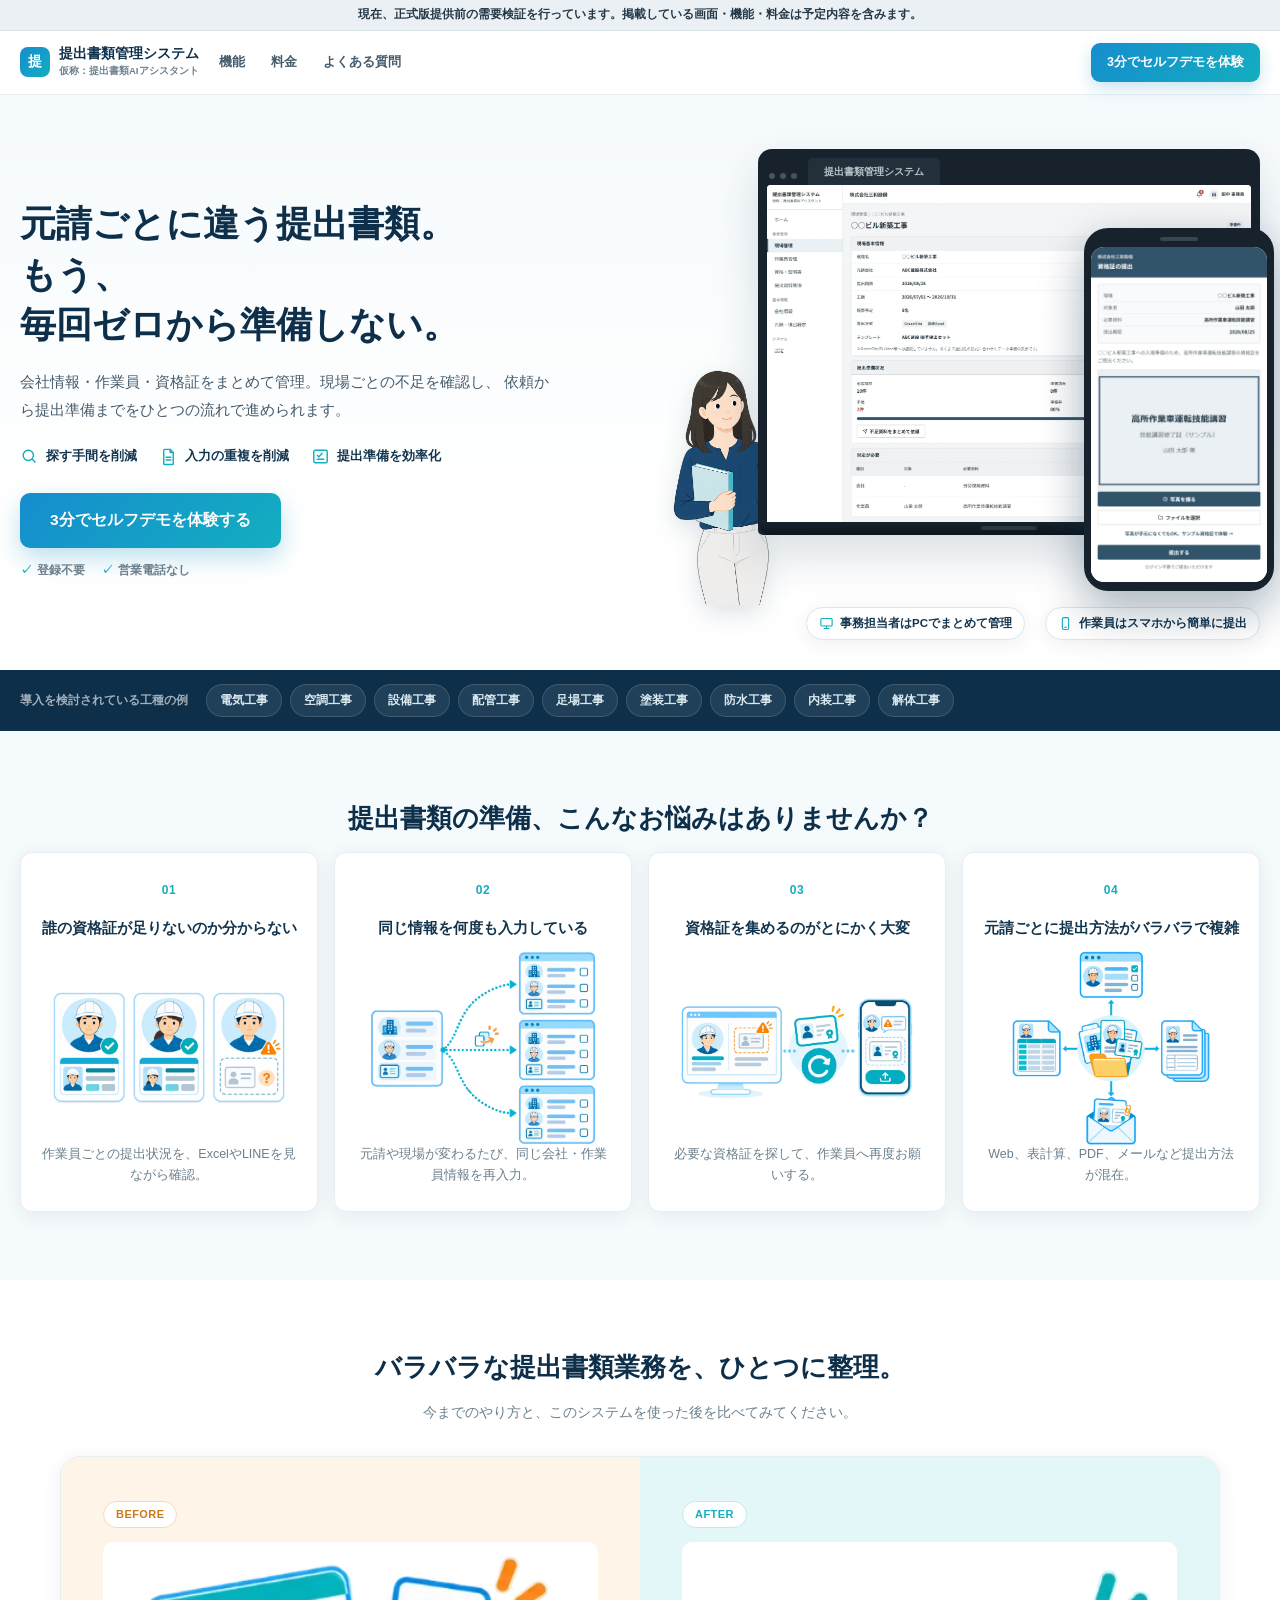
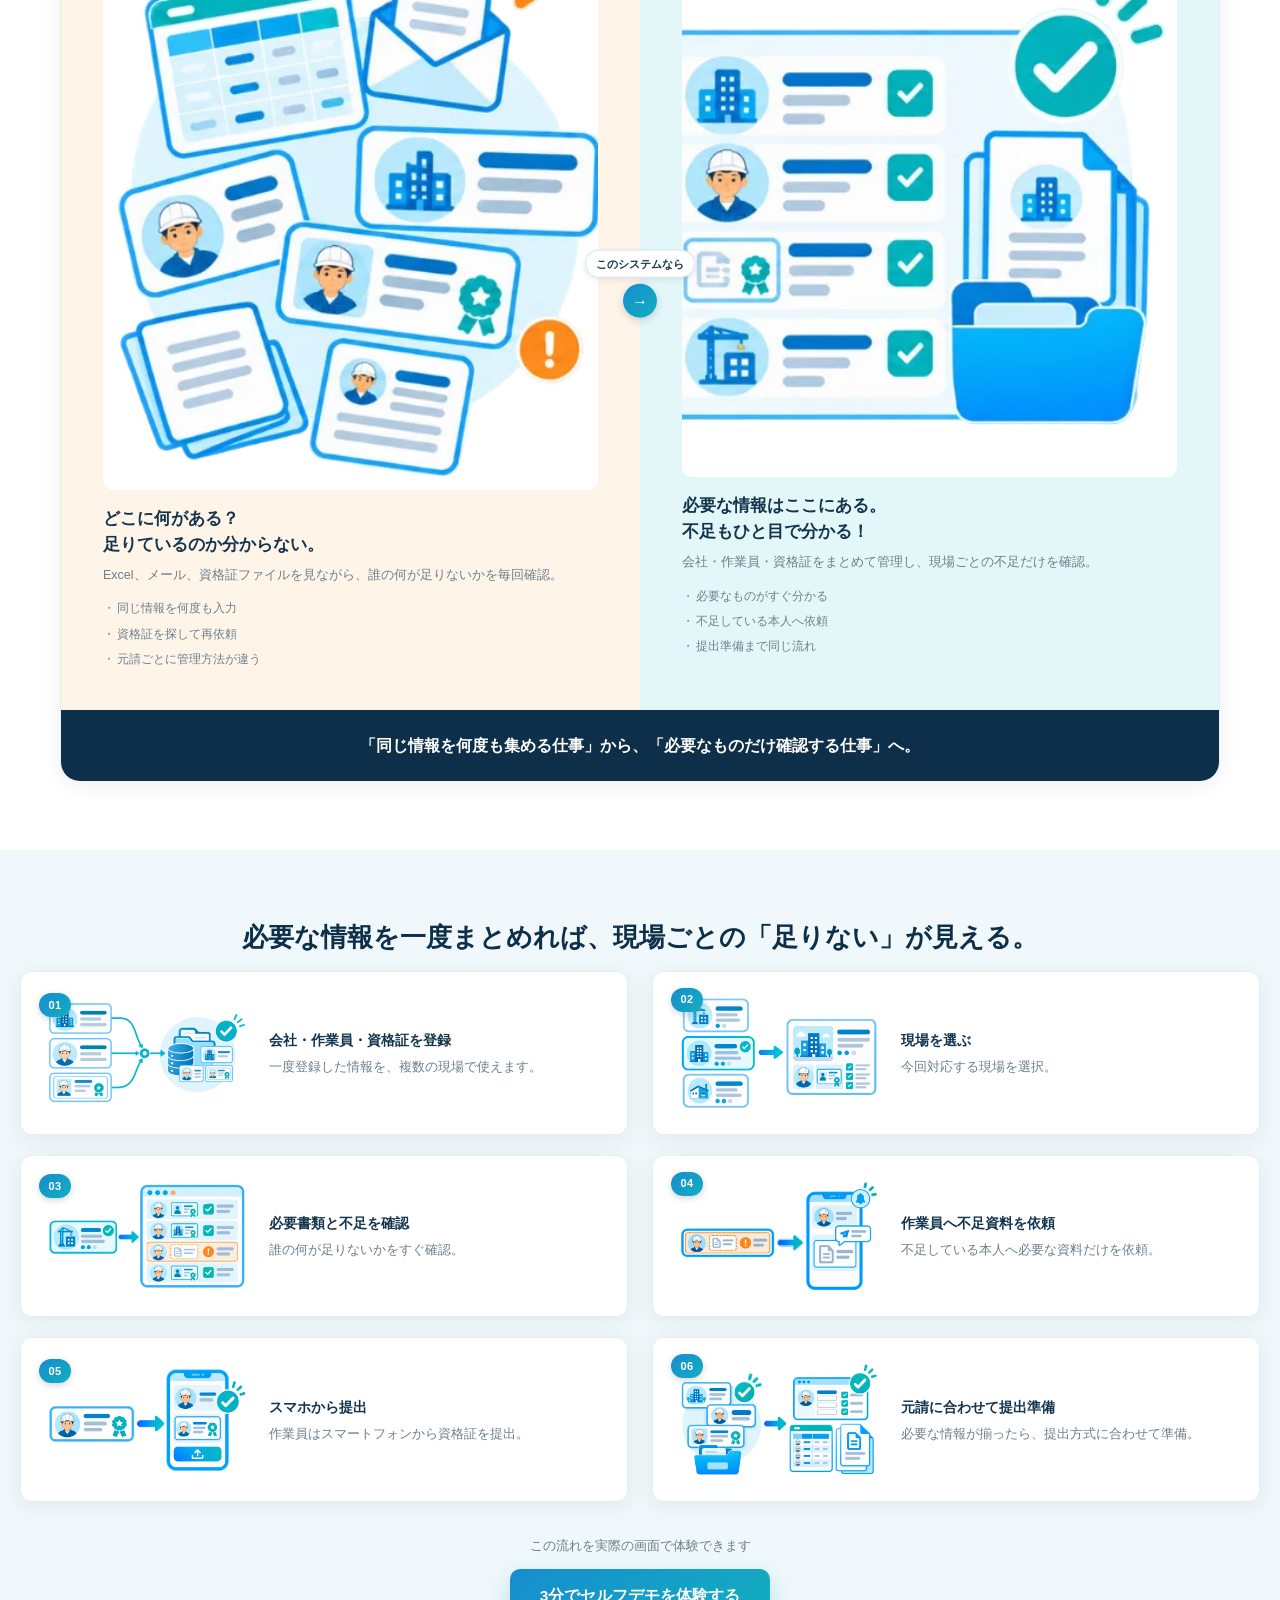
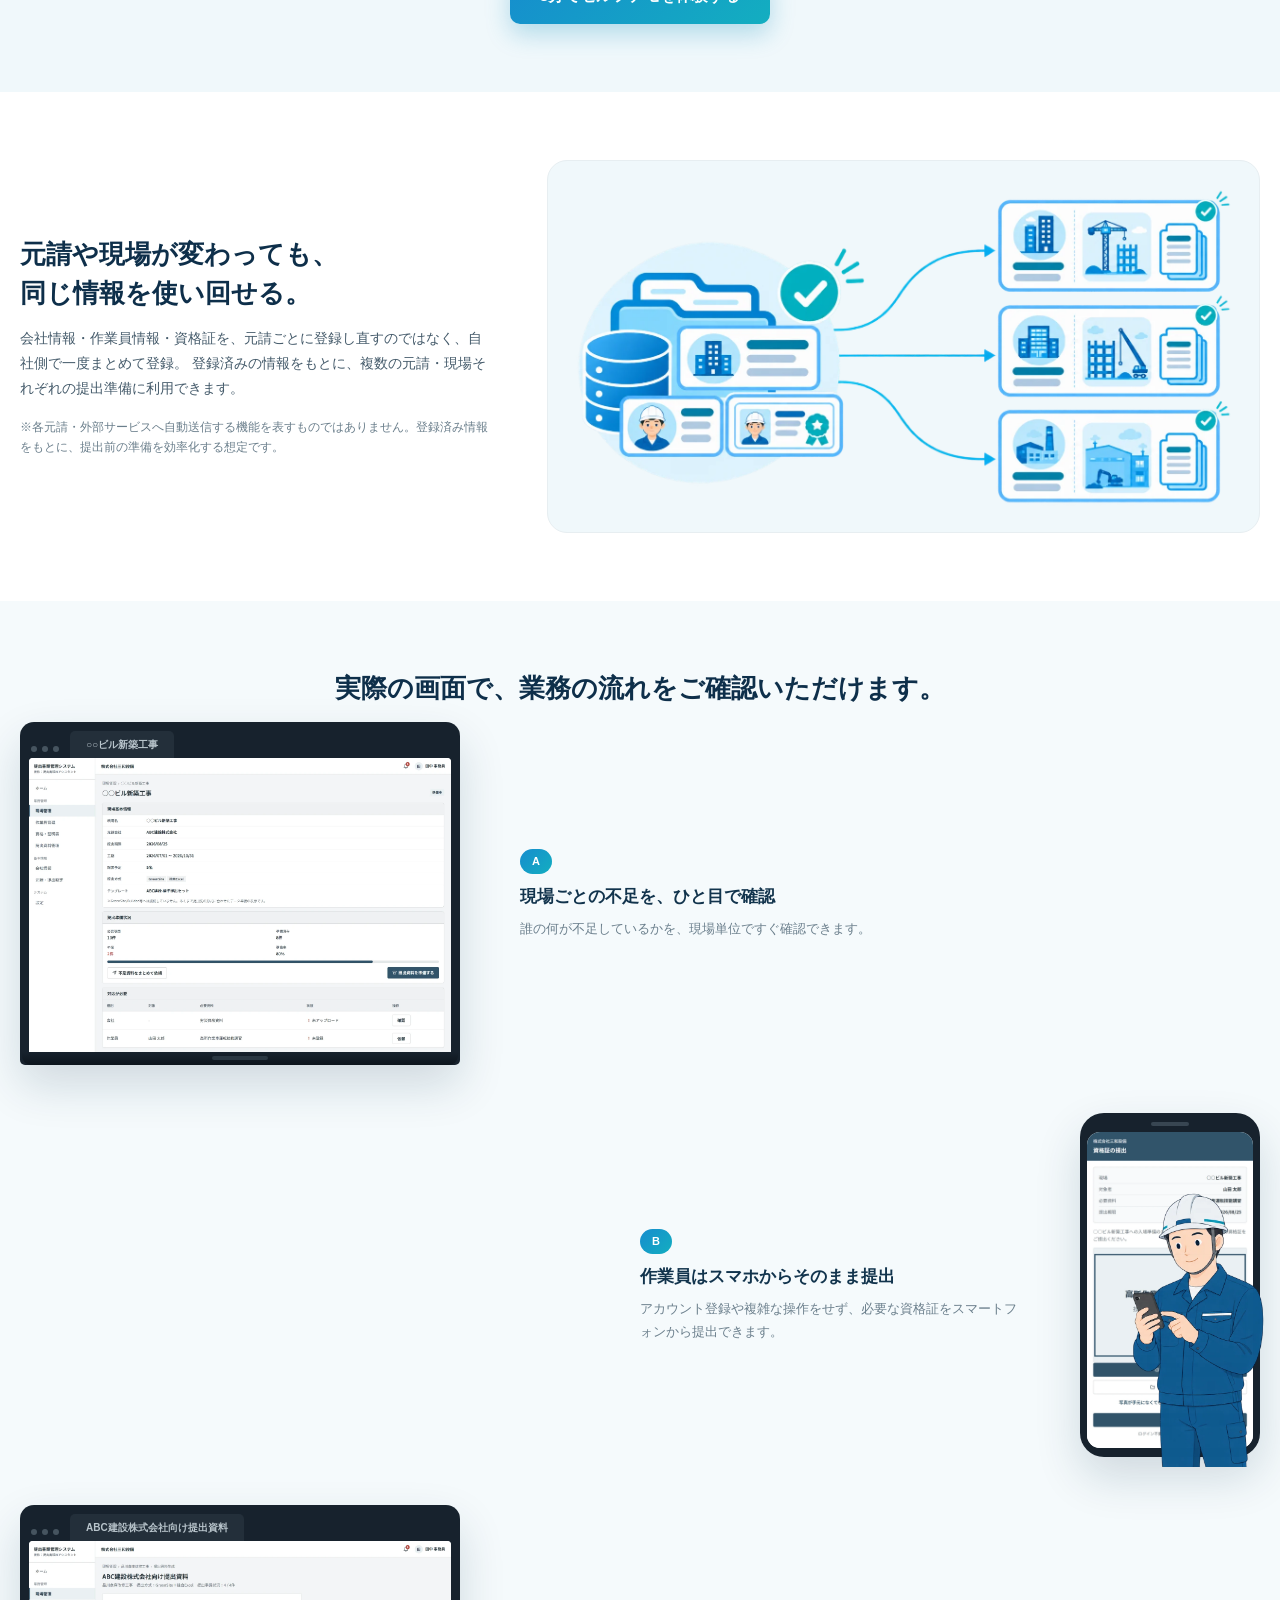
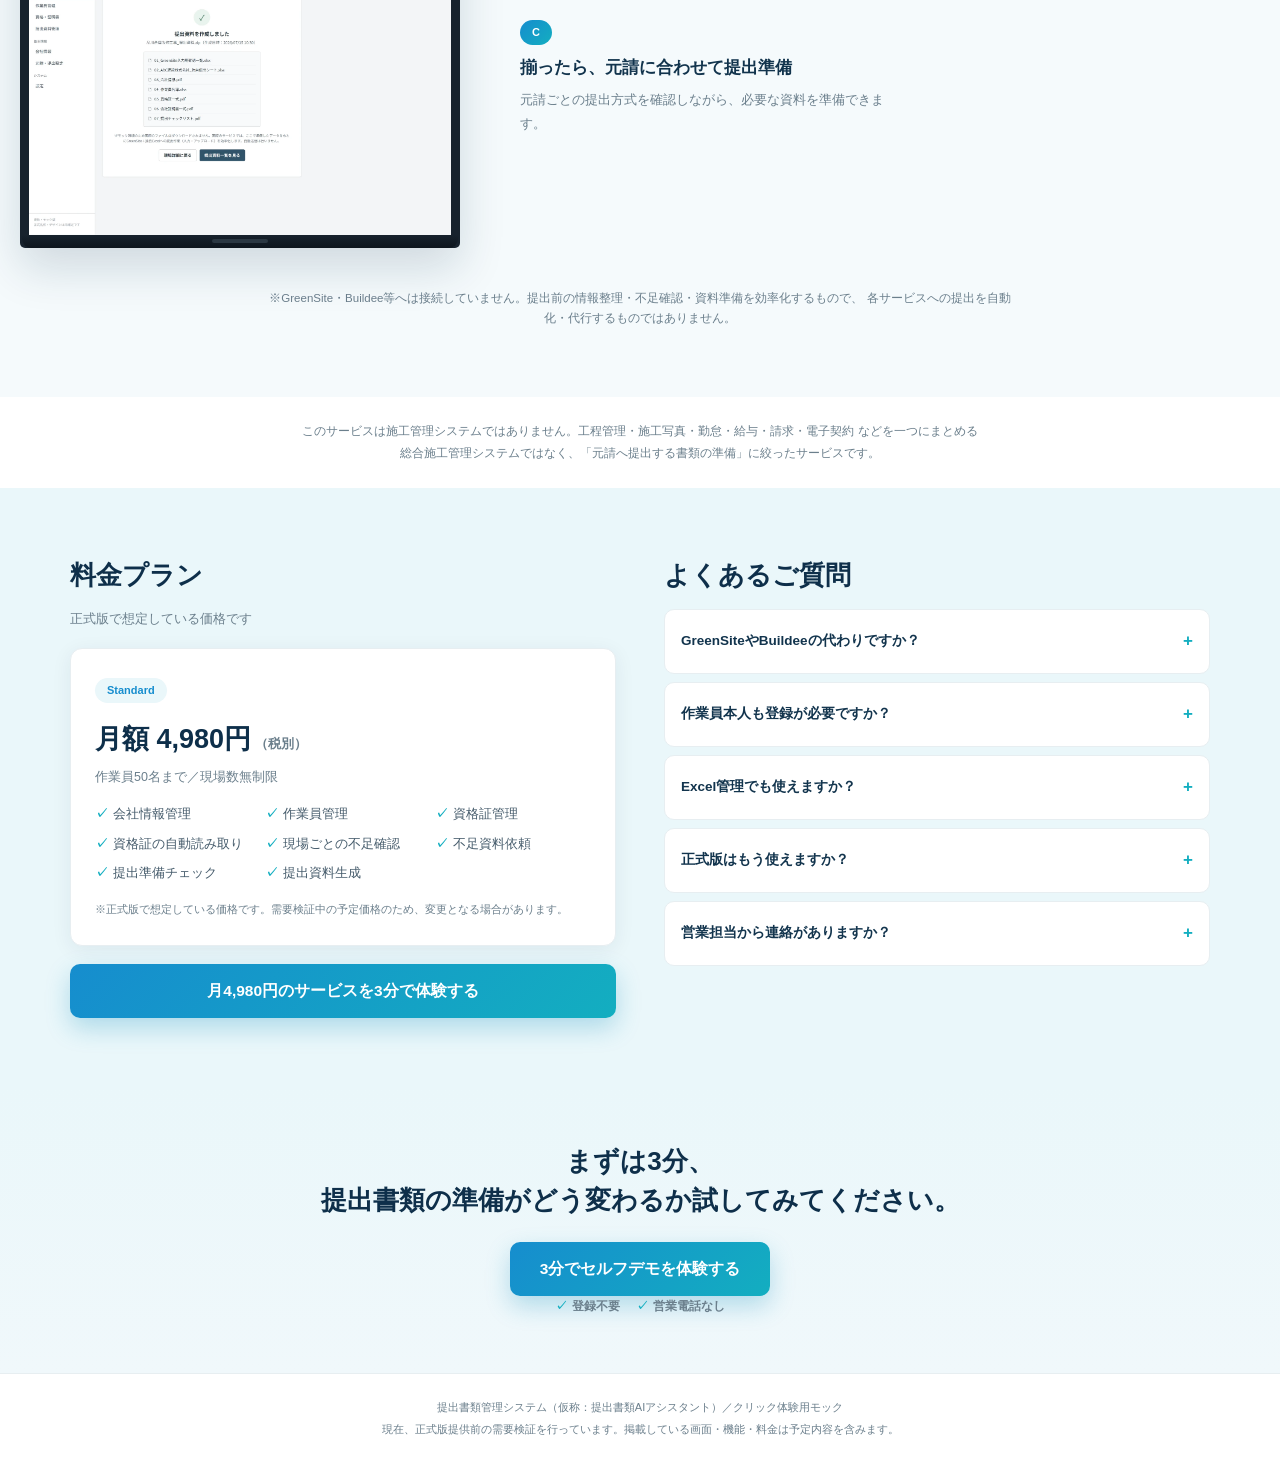
==== commit 2e780729: "需要検証LPを参考デザインを基準にゼロから全面再構築 feature/validation-lp-v1 の既存LP構造（カード構成・セクション幅・ 余白・レイアウト）は踏襲せず、ユーザー提供のLP参考" ====
--- a/lp.html
+++ b/lp.html
@@ -4,372 +4,412 @@
 <meta charset="UTF-8">
 <meta name="viewport" content="width=device-width, initial-scale=1.0">
 <title>建設業の提出書類管理を効率化｜提出書類AIアシスタント</title>
-<meta name="description" content="専門工事会社向け。作業員・資格証・会社情報をまとめて管理し、現場ごとの不足確認から元請別の提出準備までを効率化。3分デモを登録不要で体験できます。">
+<meta name="description" content="専門工事会社向け。作業員・資格証・会社情報をまとめて管理し、現場ごとの不足確認から元請別の提出準備までを効率化。3分のセルフデモを登録不要で体験できます。">
 <meta property="og:title" content="建設業の提出書類管理を効率化｜提出書類AIアシスタント">
-<meta property="og:description" content="専門工事会社向け。作業員・資格証・会社情報をまとめて管理し、現場ごとの不足確認から元請別の提出準備までを効率化。3分デモを登録不要で体験できます。">
+<meta property="og:description" content="専門工事会社向け。作業員・資格証・会社情報をまとめて管理し、現場ごとの不足確認から元請別の提出準備までを効率化。3分のセルフデモを登録不要で体験できます。">
 <meta property="og:type" content="website">
 <link rel="icon" href="data:image/svg+xml,%3Csvg xmlns='http://www.w3.org/2000/svg' viewBox='0 0 32 32'%3E%3Crect width='32' height='32' rx='7' fill='%2331546b'/%3E%3Ctext x='16' y='22' font-size='17' font-family='sans-serif' font-weight='700' fill='white' text-anchor='middle'%3E提%3C/text%3E%3C/svg%3E">
 <link rel="stylesheet" href="css/style.css">
 <link rel="stylesheet" href="css/lp.css">
 </head>
-<body>
+<body class="lp2">
 
 <div class="demo-banner">現在、正式版提供前の需要検証を行っています。掲載している画面・機能・料金は予定内容を含みます。</div>
 
-<header class="lp-header">
-  <div class="lp-header-inner">
-    <div class="lp-logo">
-      <div class="lp-logo-text">提出書類管理システム</div>
-      <div class="lp-logo-sub">仮称：提出書類AIアシスタント</div>
-    </div>
-    <a class="btn btn-primary lp-header-cta" href="index.html?demo=1&amp;source=lp#/dashboard" data-lp-event="hero_demo_click">3分デモ</a>
+<header class="lp2-header">
+  <div class="lp2-header-inner">
+    <div class="lp2-logo">
+      <span class="lp2-logo-mark" aria-hidden="true">提</span>
+      <div class="lp2-logo-text-group">
+        <div class="lp2-logo-text">提出書類管理システム</div>
+        <div class="lp2-logo-sub">仮称：提出書類AIアシスタント</div>
+      </div>
+    </div>
+    <nav class="lp2-nav" aria-label="ページ内リンク">
+      <a href="#lp-flow">機能</a>
+      <a href="#lp-pricing">料金</a>
+      <a href="#lp-faq">よくある質問</a>
+    </nav>
+    <a class="lp2-header-cta" href="index.html?demo=1&amp;source=lp#/dashboard" data-lp-event="hero_demo_click">3分でセルフデモを体験</a>
   </div>
 </header>
 
 <main>
 
-  <!-- ============ ファーストビュー ============ -->
-  <section class="lp-hero">
-    <div class="lp-hero-inner">
-      <div class="lp-hero-copy">
-        <p class="lp-kicker">専門工事会社の提出書類業務を、<br>もっとシンプルに。</p>
-        <h1 class="lp-h1">元請ごとに違う提出書類。<br>もう、毎回ゼロから準備しない。</h1>
-        <p class="lp-lead">
-          会社情報・作業員・資格証をまとめて管理。<br>
-          現場ごとの不足を確認し、作業員への資料依頼から
-          元請別の提出準備までをひとつの流れで進められます。
+  <!-- ============ Hero ============ -->
+  <section class="lp2-hero">
+    <div class="lp2-hero-inner">
+      <div class="lp2-hero-copy">
+        <h1 class="lp2-h1">
+          元請ごとに違う提出書類。<br>
+          もう、<span class="lp2-highlight">毎回ゼロから準備しない。</span>
+        </h1>
+        <p class="lp2-lead">
+          会社情報・作業員・資格証をまとめて管理。現場ごとの不足を確認し、
+          依頼から提出準備までをひとつの流れで進められます。
         </p>
-        <div class="lp-cta-block">
-          <a class="btn btn-primary btn-lg lp-cta-main" href="index.html?demo=1&amp;source=lp#/dashboard" data-lp-event="hero_demo_click">3分で無料デモを体験する</a>
-          <ul class="lp-reassure-list">
+
+        <ul class="lp2-benefit-row">
+          <li>
+            <svg viewBox="0 0 24 24" fill="none" stroke="currentColor" stroke-width="1.8" stroke-linecap="round" stroke-linejoin="round"><circle cx="10.5" cy="10.5" r="6.5"/><line x1="19" y1="19" x2="15.2" y2="15.2"/></svg>
+            <span>探す手間を削減</span>
+          </li>
+          <li>
+            <svg viewBox="0 0 24 24" fill="none" stroke="currentColor" stroke-width="1.8" stroke-linecap="round" stroke-linejoin="round"><path d="M7 3h7l4 4v14a1 1 0 0 1-1 1H7a1 1 0 0 1-1-1V4a1 1 0 0 1 1-1z"/><path d="M14 3v4h4"/><line x1="9" y1="13" x2="15" y2="13"/><line x1="9" y1="16.5" x2="15" y2="16.5"/></svg>
+            <span>入力の重複を削減</span>
+          </li>
+          <li>
+            <svg viewBox="0 0 24 24" fill="none" stroke="currentColor" stroke-width="1.8" stroke-linecap="round" stroke-linejoin="round"><rect x="3.5" y="4" width="17" height="16" rx="2"/><path d="M8 10.5l2 2 4-4.5"/><line x1="8" y1="15.5" x2="16" y2="15.5"/></svg>
+            <span>提出準備を効率化</span>
+          </li>
+        </ul>
+
+        <div class="lp2-cta-block">
+          <a class="lp2-btn lp2-btn-primary lp2-btn-lg" href="index.html?demo=1&amp;source=lp#/dashboard" data-lp-event="hero_demo_click">3分でセルフデモを体験する</a>
+          <ul class="lp2-reassure">
             <li>登録不要</li>
             <li>営業電話なし</li>
-            <li>実際の操作画面をそのまま体験できます</li>
           </ul>
         </div>
       </div>
-      <div class="lp-hero-visual">
-        <div class="lp-hero-devices">
-
-          <!-- 実際の管理画面（現場詳細・対応が必要）のスクリーンショットを実機フレームに表示 -->
-          <div class="lp-device-pc">
-            <div class="lp-device-pc-shell">
-              <div class="lp-device-pc-topbar">
-                <span class="lp-device-dot"></span><span class="lp-device-dot"></span><span class="lp-device-dot"></span>
-                <span class="lp-device-pc-tab">提出書類管理システム</span>
+
+      <div class="lp2-hero-visual">
+        <div class="lp2-hero-stage">
+
+          <div class="lp2-device-pc lp2-hero-pc">
+            <div class="lp2-device-pc-topbar">
+              <span class="lp2-device-dot"></span><span class="lp2-device-dot"></span><span class="lp2-device-dot"></span>
+              <span class="lp2-device-pc-tab">提出書類管理システム</span>
+            </div>
+            <div class="lp2-device-pc-screen">
+              <img src="assets/lp/screenshots/admin-missing.webp" width="1400" height="975" alt="管理画面で「○○ビル新築工事」の現場情報と、不足している提出書類の一覧を確認している様子。" loading="eager">
+            </div>
+            <div class="lp2-device-pc-base"></div>
+          </div>
+
+          <div class="lp2-device-phone lp2-hero-phone">
+            <div class="lp2-device-phone-notch"></div>
+            <div class="lp2-device-phone-screen">
+              <img src="assets/lp/screenshots/worker-submit.webp" width="736" height="1400" alt="作業員がスマートフォンから資格証を提出する画面。" loading="eager">
+            </div>
+          </div>
+
+          <img class="lp2-hero-person" src="assets/lp/illustrations/hero-office-admin.webp" width="648" height="917" alt="" loading="eager">
+        </div>
+
+        <ul class="lp2-hero-captions">
+          <li>
+            <svg viewBox="0 0 24 24" fill="none" stroke="currentColor" stroke-width="1.8" stroke-linecap="round" stroke-linejoin="round"><rect x="3" y="4" width="18" height="12" rx="1.5"/><line x1="8" y1="20" x2="16" y2="20"/><line x1="12" y1="16" x2="12" y2="20"/></svg>
+            事務担当者はPCでまとめて管理
+          </li>
+          <li>
+            <svg viewBox="0 0 24 24" fill="none" stroke="currentColor" stroke-width="1.8" stroke-linecap="round" stroke-linejoin="round"><rect x="7" y="2.5" width="10" height="19" rx="2.2"/><line x1="10.5" y1="18" x2="13.5" y2="18"/></svg>
+            作業員はスマホから簡単に提出
+          </li>
+        </ul>
+      </div>
+    </div>
+  </section>
+
+  <!-- ============ 対象業種バー ============ -->
+  <div class="lp2-industries">
+    <div class="lp2-industries-inner">
+      <span class="lp2-industries-label">導入を検討されている工種の例</span>
+      <ul class="lp2-industries-list">
+        <li>電気工事</li>
+        <li>空調工事</li>
+        <li>設備工事</li>
+        <li>配管工事</li>
+        <li>足場工事</li>
+        <li>塗装工事</li>
+        <li>防水工事</li>
+        <li>内装工事</li>
+        <li>解体工事</li>
+      </ul>
+    </div>
+  </div>
+
+  <!-- ============ 課題 ============ -->
+  <section class="lp2-section lp2-problems">
+    <div class="lp2-container lp2-container-problems">
+      <h2 class="lp2-h2">提出書類の準備、<br class="lp2-br-mobile">こんなお悩みはありませんか？</h2>
+
+      <div class="lp2-problem-grid">
+        <div class="lp2-problem-card">
+          <span class="lp2-problem-num">01</span>
+          <div class="lp2-problem-title">誰の資格証が足りないのか<br class="lp2-br-mobile">分からない</div>
+          <div class="lp2-problem-img">
+            <img src="assets/lp/illustrations/pain-missing-cert.webp" width="1400" height="692" alt="現場ごとに作業員の資格証が揃っているかどうかを確認しているイメージ。" loading="lazy">
+          </div>
+          <p class="lp2-problem-desc">作業員ごとの提出状況を、ExcelやLINEを見ながら確認。</p>
+        </div>
+        <div class="lp2-problem-card">
+          <span class="lp2-problem-num">02</span>
+          <div class="lp2-problem-title">同じ情報を何度も<br class="lp2-br-mobile">入力している</div>
+          <div class="lp2-problem-img lp2-problem-img-boost">
+            <img src="assets/lp/illustrations/pain-duplicate-entry.webp" width="1174" height="1014" alt="同じ会社・作業員の情報を、元請ごとに何度も入力し直しているイメージ。" loading="lazy">
+          </div>
+          <p class="lp2-problem-desc">元請や現場が変わるたび、同じ会社・作業員情報を再入力。</p>
+        </div>
+        <div class="lp2-problem-card">
+          <span class="lp2-problem-num">03</span>
+          <div class="lp2-problem-title">資格証を集めるのが<br class="lp2-br-mobile">とにかく大変</div>
+          <div class="lp2-problem-img">
+            <img src="assets/lp/illustrations/pain-resend-cert.webp" width="1390" height="622" alt="資格証を探し出し、作業員へスマートフォンで再提出をお願いしているイメージ。" loading="lazy">
+          </div>
+          <p class="lp2-problem-desc">必要な資格証を探して、作業員へ再度お願いする。</p>
+        </div>
+        <div class="lp2-problem-card">
+          <span class="lp2-problem-num">04</span>
+          <div class="lp2-problem-title">元請ごとに提出方法が<br class="lp2-br-mobile">バラバラで複雑</div>
+          <div class="lp2-problem-img lp2-problem-img-boost">
+            <img src="assets/lp/illustrations/pain-multiple-methods.webp" width="1248" height="1218" alt="Web、表計算、PDF、メールなど、元請ごとに異なる提出方法が混在しているイメージ。" loading="lazy">
+          </div>
+          <p class="lp2-problem-desc">Web、表計算、PDF、メールなど提出方法が混在。</p>
+        </div>
+      </div>
+    </div>
+  </section>
+
+  <!-- ============ Before / After ============ -->
+  <section class="lp2-section lp2-before-after">
+    <div class="lp2-container lp2-container-wide">
+      <h2 class="lp2-h2">バラバラな提出書類業務を、<br class="lp2-br-mobile">ひとつに整理。</h2>
+      <p class="lp2-section-sub">今までのやり方と、このシステムを使った後を比べてみてください。</p>
+
+      <div class="lp2-compare-frame">
+        <div class="lp2-compare-row">
+          <div class="lp2-compare-col lp2-compare-before">
+            <span class="lp2-pill lp2-pill-before">BEFORE</span>
+            <div class="lp2-compare-img lp2-compare-img-before">
+              <img src="assets/lp/illustrations/chaos-to-organized.webp" width="1400" height="465" alt="表計算シートやメール、資格証など、書類や情報があちこちに散らばっている様子。" loading="lazy">
+            </div>
+            <div class="lp2-compare-title">どこに何がある？<br>足りているのか分からない。</div>
+            <p class="lp2-compare-desc">Excel、メール、資格証ファイルを見ながら、誰の何が足りないかを毎回確認。</p>
+            <ul class="lp2-compare-list">
+              <li>同じ情報を何度も入力</li>
+              <li>資格証を探して再依頼</li>
+              <li>元請ごとに管理方法が違う</li>
+            </ul>
+          </div>
+
+          <div class="lp2-compare-col lp2-compare-after">
+            <span class="lp2-pill lp2-pill-after">AFTER</span>
+            <div class="lp2-compare-img lp2-compare-img-after">
+              <img src="assets/lp/illustrations/chaos-to-organized.webp" width="1400" height="465" alt="会社・作業員・資格証の情報がチェック済みの状態でひとつに整理されている様子。" loading="lazy">
+            </div>
+            <div class="lp2-compare-title">必要な情報はここにある。<br>不足もひと目で分かる！</div>
+            <p class="lp2-compare-desc">会社・作業員・資格証をまとめて管理し、現場ごとの不足だけを確認。</p>
+            <ul class="lp2-compare-list">
+              <li>必要なものがすぐ分かる</li>
+              <li>不足している本人へ依頼</li>
+              <li>提出準備まで同じ流れ</li>
+            </ul>
+          </div>
+
+          <div class="lp2-compare-center" aria-hidden="true">
+            <span class="lp2-compare-center-label">このシステムなら</span>
+            <span class="lp2-compare-center-arrow">→</span>
+          </div>
+        </div>
+
+        <div class="lp2-compare-conclusion">
+          <p>「同じ情報を何度も集める仕事」から、<br class="lp2-br-mobile">「必要なものだけ確認する仕事」へ。</p>
+        </div>
+      </div>
+    </div>
+  </section>
+
+  <!-- ============ 業務フロー ============ -->
+  <section class="lp2-section lp2-flow" id="lp-flow">
+    <div class="lp2-container lp2-container-flow">
+      <h2 class="lp2-h2">必要な情報を一度まとめれば、<br class="lp2-br-mobile">現場ごとの「足りない」が見える。</h2>
+
+      <div class="lp2-flow-grid">
+        <div class="lp2-flow-card">
+          <div class="lp2-flow-card-media">
+            <span class="lp2-flow-num">01</span>
+            <img src="assets/lp/illustrations/flow-01-register.webp" width="1400" height="720" alt="会社・作業員・資格証の情報をシステムにまとめて登録するイメージ。" loading="lazy">
+          </div>
+          <div class="lp2-flow-card-body">
+            <div class="lp2-flow-title">会社・作業員・資格証を登録</div>
+            <div class="lp2-flow-desc">一度登録した情報を、複数の現場で使えます。</div>
+          </div>
+        </div>
+
+        <div class="lp2-flow-card">
+          <div class="lp2-flow-card-media">
+            <span class="lp2-flow-num">02</span>
+            <img src="assets/lp/illustrations/flow-02-select-site.webp" width="1330" height="758" alt="登録済みの情報から、今回対応する現場を選ぶイメージ。" loading="lazy">
+          </div>
+          <div class="lp2-flow-card-body">
+            <div class="lp2-flow-title">現場を選ぶ</div>
+            <div class="lp2-flow-desc">今回対応する現場を選択。</div>
+          </div>
+        </div>
+
+        <div class="lp2-flow-card">
+          <div class="lp2-flow-card-media">
+            <span class="lp2-flow-num">03</span>
+            <img src="assets/lp/illustrations/flow-03-check-missing.webp" width="1354" height="732" alt="現場で必要な書類のうち、不足している項目を確認しているイメージ。" loading="lazy">
+          </div>
+          <div class="lp2-flow-card-body">
+            <div class="lp2-flow-title">必要書類と不足を確認</div>
+            <div class="lp2-flow-desc">誰の何が足りないかをすぐ確認。</div>
+          </div>
+        </div>
+
+        <div class="lp2-flow-card">
+          <div class="lp2-flow-card-media">
+            <span class="lp2-flow-num">04</span>
+            <img src="assets/lp/illustrations/flow-04-request.webp" width="1400" height="788" alt="不足している作業員本人へ、スマートフォンで資料の提出を依頼するイメージ。" loading="lazy">
+          </div>
+          <div class="lp2-flow-card-body">
+            <div class="lp2-flow-title">作業員へ不足資料を依頼</div>
+            <div class="lp2-flow-desc">不足している本人へ必要な資料だけを依頼。</div>
+          </div>
+        </div>
+
+        <div class="lp2-flow-card">
+          <div class="lp2-flow-card-media">
+            <span class="lp2-flow-num">05</span>
+            <img src="assets/lp/illustrations/flow-05-mobile-submit.webp" width="1398" height="738" alt="作業員がスマートフォンから資格証を提出しているイメージ。" loading="lazy">
+          </div>
+          <div class="lp2-flow-card-body">
+            <div class="lp2-flow-title">スマホから提出</div>
+            <div class="lp2-flow-desc">作業員はスマートフォンから資格証を提出。</div>
+          </div>
+        </div>
+
+        <div class="lp2-flow-card">
+          <div class="lp2-flow-card-media">
+            <span class="lp2-flow-num">06</span>
+            <img src="assets/lp/illustrations/flow-06-preparation.webp" width="1380" height="792" alt="揃った情報をもとに、元請の提出方式に合わせて提出資料を準備するイメージ。" loading="lazy">
+          </div>
+          <div class="lp2-flow-card-body">
+            <div class="lp2-flow-title">元請に合わせて提出準備</div>
+            <div class="lp2-flow-desc">必要な情報が揃ったら、提出方式に合わせて準備。</div>
+          </div>
+        </div>
+      </div>
+
+      <div class="lp2-flow-cta">
+        <p>この流れを実際の画面で体験できます</p>
+        <a class="lp2-btn lp2-btn-primary lp2-btn-lg" href="index.html?demo=1&amp;source=lp#/dashboard" data-lp-event="middle_demo_click">3分でセルフデモを体験する</a>
+      </div>
+    </div>
+  </section>
+
+  <!-- ============ 差別化：自社情報マスター ============ -->
+  <section class="lp2-section lp2-master">
+    <div class="lp2-container lp2-container-wide lp2-master-inner">
+      <div class="lp2-master-copy">
+        <h2 class="lp2-h2 lp2-h2-left">元請や現場が変わっても、<br>同じ情報を使い回せる。</h2>
+        <p class="lp2-master-text">
+          会社情報・作業員情報・資格証を、元請ごとに登録し直すのではなく、自社側で一度まとめて登録。
+          登録済みの情報をもとに、複数の元請・現場それぞれの提出準備に利用できます。
+        </p>
+        <p class="lp2-master-disclaimer">※各元請・外部サービスへ自動送信する機能を表すものではありません。登録済み情報をもとに、提出前の準備を効率化する想定です。</p>
+      </div>
+      <div class="lp2-master-visual">
+        <img src="assets/lp/illustrations/master-reuse.webp" width="1400" height="683" alt="一度登録した会社・作業員・資格証の情報を、複数の元請・現場の提出準備にそれぞれ使い回すイメージ。" loading="lazy">
+      </div>
+    </div>
+  </section>
+
+  <!-- ============ 実際の画面 ============ -->
+  <section class="lp2-section lp2-product">
+    <div class="lp2-container lp2-container-wide">
+      <h2 class="lp2-h2">実際の画面で、<br class="lp2-br-mobile">業務の流れをご確認いただけます。</h2>
+
+      <div class="lp2-product-rows">
+
+        <div class="lp2-product-row">
+          <div class="lp2-product-media">
+            <div class="lp2-device-pc">
+              <div class="lp2-device-pc-topbar">
+                <span class="lp2-device-dot"></span><span class="lp2-device-dot"></span><span class="lp2-device-dot"></span>
+                <span class="lp2-device-pc-tab">○○ビル新築工事</span>
               </div>
-              <div class="lp-device-pc-screen">
-                <img src="assets/lp/screenshots/admin-missing.webp" width="1400" height="975" alt="管理画面で「○○ビル新築工事」の現場情報と、不足している提出書類の一覧を確認している様子。" loading="eager">
+              <div class="lp2-device-pc-screen">
+                <img src="assets/lp/screenshots/admin-missing.webp" width="1400" height="975" alt="現場ごとに不足している提出書類を一覧で確認できる管理画面。" loading="lazy">
               </div>
-            </div>
-            <div class="lp-device-pc-neck"></div>
-            <div class="lp-device-pc-base"></div>
-          </div>
-
-          <!-- 作業員側のスマホ提出画面（mobile-submit.html）の実際のスクリーンショット -->
-          <div class="lp-device-phone lp-hero-phone">
-            <div class="lp-device-phone-shell">
-              <div class="lp-device-phone-notch"></div>
-              <div class="lp-device-phone-screen">
-                <img src="assets/lp/screenshots/worker-submit.webp" width="736" height="1400" alt="作業員がスマートフォンから資格証を提出する画面。" loading="eager">
+              <div class="lp2-device-pc-base"></div>
+            </div>
+          </div>
+          <div class="lp2-product-copy">
+            <span class="lp2-product-label">A</span>
+            <div class="lp2-product-title">現場ごとの不足を、ひと目で確認</div>
+            <p class="lp2-product-desc">誰の何が不足しているかを、現場単位ですぐ確認できます。</p>
+          </div>
+        </div>
+
+        <div class="lp2-product-row lp2-product-row-reverse">
+          <div class="lp2-product-media">
+            <div class="lp2-device-phone">
+              <div class="lp2-device-phone-notch"></div>
+              <div class="lp2-device-phone-screen">
+                <img src="assets/lp/screenshots/worker-submit.webp" width="736" height="1400" alt="作業員がスマートフォンから資格証を提出する画面。" loading="lazy">
               </div>
             </div>
-          </div>
-
-          <!-- 事務スタッフのイラスト（補助的な演出。画面を隠さない位置に小さく配置） -->
-          <img class="lp-hero-person" src="assets/lp/illustrations/hero-office-admin.webp" width="648" height="917" alt="" loading="eager">
-
-        </div>
-      </div>
-    </div>
-  </section>
-
-  <!-- ============ こんな状態になっていませんか？ ============ -->
-  <section class="lp-section lp-section-alt">
-    <div class="lp-section-inner">
-      <h2 class="lp-h2">提出書類の準備、<br class="lp-br-mobile">こんな状態になっていませんか？</h2>
-      <div class="lp-pain-grid">
-        <div class="lp-pain-card">
-          <div class="lp-pain-img-wrap">
-            <img src="assets/lp/illustrations/pain-missing-cert.webp" width="1400" height="692" alt="現場ごとに作業員の資格証が揃っているかどうかを確認しているイメージ。" loading="lazy">
-          </div>
-          <div class="lp-pain-text">
-            <div class="lp-pain-q">この現場、誰の資格証が足りない？</div>
-            <div class="lp-pain-a">作業員ごとの提出状況を、ExcelやLINEを見ながら確認。</div>
-          </div>
-        </div>
-        <div class="lp-pain-card">
-          <div class="lp-pain-img-wrap lp-pain-img-boost">
-            <img src="assets/lp/illustrations/pain-duplicate-entry.webp" width="1174" height="1014" alt="同じ会社・作業員の情報を、元請ごとに何度も入力し直しているイメージ。" loading="lazy">
-          </div>
-          <div class="lp-pain-text">
-            <div class="lp-pain-q">また同じ情報を入力している</div>
-            <div class="lp-pain-a">元請や現場が変わるたび、同じ会社・作業員情報を再入力。</div>
-          </div>
-        </div>
-        <div class="lp-pain-card">
-          <div class="lp-pain-img-wrap">
-            <img src="assets/lp/illustrations/pain-resend-cert.webp" width="1390" height="622" alt="資格証を探し出し、作業員へスマートフォンで再提出をお願いしているイメージ。" loading="lazy">
-          </div>
-          <div class="lp-pain-text">
-            <div class="lp-pain-q">資格証、もう一度送ってください</div>
-            <div class="lp-pain-a">必要な資格証を探して、作業員へ再度お願いする。</div>
-          </div>
-        </div>
-        <div class="lp-pain-card">
-          <div class="lp-pain-img-wrap lp-pain-img-boost">
-            <img src="assets/lp/illustrations/pain-multiple-methods.webp" width="1248" height="1218" alt="Web、表計算、PDF、メールなど、元請ごとに異なる提出方法が混在しているイメージ。" loading="lazy">
-          </div>
-          <div class="lp-pain-text">
-            <div class="lp-pain-q">提出方法が元請ごとに違う</div>
-            <div class="lp-pain-a">Web、表計算、PDF、メールなど提出方法が混在。</div>
-          </div>
-        </div>
-      </div>
-
-      <!-- ============ バラバラ→整理される Before / After比較 ============ -->
-      <div class="lp-bridge">
-        <h3 class="lp-bridge-heading">バラバラな提出書類業務を、ひとつに整理。</h3>
-        <p class="lp-bridge-sub">今までのやり方と、このシステムを使った後を比べてみてください。</p>
-
-        <div class="lp-compare-frame">
-          <div class="lp-compare-row">
-            <div class="lp-compare-col lp-compare-before">
-              <span class="lp-compare-pill lp-compare-pill-before">BEFORE</span>
-              <div class="lp-compare-img-wrap lp-compare-img-before">
-                <img src="assets/lp/illustrations/chaos-to-organized.webp" width="1400" height="465" alt="表計算シートやメール、資格証など、書類や情報があちこちに散らばっている様子。" loading="lazy">
+            <img class="lp2-product-person" src="assets/lp/illustrations/worker-phone.webp" width="466" height="923" alt="" loading="lazy">
+          </div>
+          <div class="lp2-product-copy">
+            <span class="lp2-product-label">B</span>
+            <div class="lp2-product-title">作業員はスマホからそのまま提出</div>
+            <p class="lp2-product-desc">アカウント登録や複雑な操作をせず、必要な資格証をスマートフォンから提出できます。</p>
+          </div>
+        </div>
+
+        <div class="lp2-product-row">
+          <div class="lp2-product-media">
+            <div class="lp2-device-pc">
+              <div class="lp2-device-pc-topbar">
+                <span class="lp2-device-dot"></span><span class="lp2-device-dot"></span><span class="lp2-device-dot"></span>
+                <span class="lp2-device-pc-tab">ABC建設株式会社向け提出資料</span>
               </div>
-              <div class="lp-compare-copy-title">書類も情報も、あちこちに分散</div>
-              <p class="lp-compare-copy-desc">Excel、メール、資格証ファイルを見ながら、誰の何が足りないかを毎回確認。</p>
-              <ul class="lp-compare-list">
-                <li>同じ情報を何度も入力</li>
-                <li>資格証を探して再依頼</li>
-                <li>元請ごとに管理方法が違う</li>
-              </ul>
-            </div>
-
-            <div class="lp-compare-col lp-compare-after">
-              <span class="lp-compare-pill lp-compare-pill-after">AFTER</span>
-              <div class="lp-compare-img-wrap lp-compare-img-after">
-                <img src="assets/lp/illustrations/chaos-to-organized.webp" width="1400" height="465" alt="会社・作業員・資格証の情報がチェック済みの状態でひとつに整理されている様子。" loading="lazy">
+              <div class="lp2-device-pc-screen">
+                <img src="assets/lp/screenshots/admin-preparation.webp" width="1400" height="973" alt="提出書類の準備が整い、元請向けの提出資料一式が生成された画面。" loading="lazy">
               </div>
-              <div class="lp-compare-copy-title">必要な情報が、ひとつにまとまる</div>
-              <p class="lp-compare-copy-desc">会社・作業員・資格証をまとめて管理し、現場ごとの不足だけを確認。</p>
-              <ul class="lp-compare-list">
-                <li>必要なものがすぐ分かる</li>
-                <li>不足している本人へ依頼</li>
-                <li>提出準備まで同じ流れ</li>
-              </ul>
-            </div>
-
-            <div class="lp-compare-center" aria-hidden="true">
-              <span class="lp-compare-center-label">このシステムなら</span>
-              <span class="lp-compare-center-arrow">→</span>
-            </div>
-          </div>
-
-          <div class="lp-bridge-conclusion">
-            <p class="lp-bridge-conclusion-text">「同じ情報を何度も集める仕事」から、「必要なものだけ確認する仕事」へ。</p>
-          </div>
-        </div>
-      </div>
-    </div>
-  </section>
-
-  <!-- ============ このシステムなら ============ -->
-  <section class="lp-section">
-    <div class="lp-section-inner">
-      <h2 class="lp-h2">必要な情報を一度まとめれば、<br class="lp-br-mobile">現場ごとの「足りない」が見える。</h2>
-      <p class="lp-flow-subhead">登録から提出準備まで、6つの流れで完結。</p>
-
-      <div class="lp-flow-grid">
-        <div class="lp-flow-card">
-          <div class="lp-flow-card-media">
-            <span class="lp-flow-num">1</span>
-            <img src="assets/lp/illustrations/flow-01-register.webp" width="1400" height="720" alt="会社・作業員・資格証の情報をシステムにまとめて登録するイメージ。" loading="lazy">
-          </div>
-          <div class="lp-flow-card-body">
-            <div class="lp-flow-title">会社・作業員・資格証を登録</div>
-            <div class="lp-flow-desc">一度登録した情報を、複数の現場で使えます。</div>
-          </div>
-        </div>
-
-        <div class="lp-flow-card">
-          <div class="lp-flow-card-media">
-            <span class="lp-flow-num">2</span>
-            <img src="assets/lp/illustrations/flow-02-select-site.webp" width="1330" height="758" alt="登録済みの情報から、今回対応する現場を選ぶイメージ。" loading="lazy">
-          </div>
-          <div class="lp-flow-card-body">
-            <div class="lp-flow-title">現場を選ぶ</div>
-            <div class="lp-flow-desc">今回対応する現場を選択。</div>
-          </div>
-        </div>
-
-        <div class="lp-flow-card">
-          <div class="lp-flow-card-media">
-            <span class="lp-flow-num">3</span>
-            <img src="assets/lp/illustrations/flow-03-check-missing.webp" width="1354" height="732" alt="現場で必要な書類のうち、不足している項目を確認しているイメージ。" loading="lazy">
-          </div>
-          <div class="lp-flow-card-body">
-            <div class="lp-flow-title">必要書類と不足を確認</div>
-            <div class="lp-flow-desc">誰の何が足りないかをすぐ確認。</div>
-          </div>
-        </div>
-
-        <div class="lp-flow-card">
-          <div class="lp-flow-card-media">
-            <span class="lp-flow-num">4</span>
-            <img src="assets/lp/illustrations/flow-04-request.webp" width="1400" height="788" alt="不足している作業員本人へ、スマートフォンで資料の提出を依頼するイメージ。" loading="lazy">
-          </div>
-          <div class="lp-flow-card-body">
-            <div class="lp-flow-title">作業員へ不足資料を依頼</div>
-            <div class="lp-flow-desc">不足している本人へ必要な資料だけを依頼。</div>
-          </div>
-        </div>
-
-        <div class="lp-flow-card">
-          <div class="lp-flow-card-media">
-            <span class="lp-flow-num">5</span>
-            <img src="assets/lp/illustrations/flow-05-mobile-submit.webp" width="1398" height="738" alt="作業員がスマートフォンから資格証を提出しているイメージ。" loading="lazy">
-          </div>
-          <div class="lp-flow-card-body">
-            <div class="lp-flow-title">スマホから提出</div>
-            <div class="lp-flow-desc">作業員はスマートフォンから資格証を提出。</div>
-          </div>
-        </div>
-
-        <div class="lp-flow-card">
-          <div class="lp-flow-card-media">
-            <span class="lp-flow-num">6</span>
-            <img src="assets/lp/illustrations/flow-06-preparation.webp" width="1380" height="792" alt="揃った情報をもとに、元請の提出方式に合わせて提出資料を準備するイメージ。" loading="lazy">
-          </div>
-          <div class="lp-flow-card-body">
-            <div class="lp-flow-title">元請に合わせて提出準備</div>
-            <div class="lp-flow-desc">必要な情報が揃ったら、提出方式に合わせて準備。</div>
-          </div>
-        </div>
-      </div>
-
-      <div class="lp-flow-cta">
-        <p class="lp-flow-cta-hint">この流れを実際の画面で体験できます</p>
-        <a class="btn btn-primary btn-lg" href="index.html?demo=1&amp;source=lp#/dashboard" data-lp-event="middle_demo_click">3分デモで体験する</a>
-      </div>
-    </div>
-  </section>
-
-  <!-- ============ 実際の画面 ============ -->
-  <section class="lp-section lp-section-alt">
-    <div class="lp-section-inner">
-      <h2 class="lp-h2">実際の画面</h2>
-
-      <div class="lp-showcase">
-
-        <!-- A：PC（現場詳細・対応が必要） -->
-        <div class="lp-showcase-row">
-          <div class="lp-showcase-media">
-            <div class="lp-device-pc">
-              <div class="lp-device-pc-shell">
-                <div class="lp-device-pc-topbar">
-                  <span class="lp-device-dot"></span><span class="lp-device-dot"></span><span class="lp-device-dot"></span>
-                  <span class="lp-device-pc-tab">○○ビル新築工事</span>
-                </div>
-                <div class="lp-device-pc-screen">
-                  <img src="assets/lp/screenshots/admin-missing.webp" width="1400" height="975" alt="現場ごとに不足している提出書類を一覧で確認できる管理画面。" loading="lazy">
-                </div>
-              </div>
-              <div class="lp-device-pc-neck"></div>
-              <div class="lp-device-pc-base"></div>
-            </div>
-          </div>
-          <div class="lp-showcase-copy">
-            <span class="lp-showcase-label">A</span>
-            <div class="lp-showcase-title">現場ごとの不足を、ひと目で確認</div>
-            <div class="lp-showcase-desc">誰の何が不足しているかを、現場単位ですぐ確認できます。</div>
-          </div>
-        </div>
-
-        <!-- B：スマホ（作業員側の資格証提出） -->
-        <div class="lp-showcase-row lp-showcase-row-copy-first">
-          <div class="lp-showcase-media">
-            <div class="lp-showcase-media-group">
-              <div class="lp-device-phone lp-showcase-phone">
-                <div class="lp-device-phone-shell">
-                  <div class="lp-device-phone-notch"></div>
-                  <div class="lp-device-phone-screen">
-                    <img src="assets/lp/screenshots/worker-submit.webp" width="736" height="1400" alt="作業員がスマートフォンから資格証を提出する画面。" loading="lazy">
-                  </div>
-                </div>
-              </div>
-              <img class="lp-showcase-person" src="assets/lp/illustrations/worker-phone.webp" width="466" height="923" alt="" loading="lazy">
-            </div>
-          </div>
-          <div class="lp-showcase-copy">
-            <span class="lp-showcase-label">B</span>
-            <div class="lp-showcase-title">作業員はスマホからそのまま提出</div>
-            <div class="lp-showcase-desc">アカウント登録や複雑な操作をせず、必要な資格証をスマートフォンから提出できます。</div>
-          </div>
-        </div>
-
-        <!-- C：PC（提出資料生成・準備完了） -->
-        <div class="lp-showcase-row">
-          <div class="lp-showcase-media">
-            <div class="lp-device-pc">
-              <div class="lp-device-pc-shell">
-                <div class="lp-device-pc-topbar">
-                  <span class="lp-device-dot"></span><span class="lp-device-dot"></span><span class="lp-device-dot"></span>
-                  <span class="lp-device-pc-tab">ABC建設株式会社向け提出資料</span>
-                </div>
-                <div class="lp-device-pc-screen">
-                  <img src="assets/lp/screenshots/admin-preparation.webp" width="1400" height="973" alt="提出書類の準備が整い、元請向けの提出資料一式が生成された画面。" loading="lazy">
-                </div>
-              </div>
-              <div class="lp-device-pc-neck"></div>
-              <div class="lp-device-pc-base"></div>
-            </div>
-          </div>
-          <div class="lp-showcase-copy">
-            <span class="lp-showcase-label">C</span>
-            <div class="lp-showcase-title">揃ったら、元請に合わせて提出準備</div>
-            <div class="lp-showcase-desc">元請ごとの提出方式を確認しながら、必要な資料を準備できます。</div>
-          </div>
-        </div>
-
-      </div>
-
-      <div class="form-hint lp-screens-note">
+              <div class="lp2-device-pc-base"></div>
+            </div>
+          </div>
+          <div class="lp2-product-copy">
+            <span class="lp2-product-label">C</span>
+            <div class="lp2-product-title">揃ったら、元請に合わせて提出準備</div>
+            <p class="lp2-product-desc">元請ごとの提出方式を確認しながら、必要な資料を準備できます。</p>
+          </div>
+        </div>
+
+      </div>
+
+      <p class="lp2-product-note">
         ※GreenSite・Buildee等へは接続していません。提出前の情報整理・不足確認・資料準備を効率化するもので、
         各サービスへの提出を自動化・代行するものではありません。
-      </div>
-    </div>
-  </section>
-
-  <!-- ============ なぜ便利なのか ============ -->
-  <section class="lp-section">
-    <div class="lp-section-inner">
-      <h2 class="lp-h2">元請や現場が変わっても、<br class="lp-br-mobile">同じ情報を使い回せる。</h2>
-      <p class="lp-why-text">
-        会社情報・作業員情報・資格証を、元請ごとに登録し直すのではなく、自社側で一度まとめて登録。
-        登録済みの情報をもとに、複数の元請・現場それぞれの提出準備に利用できます。
       </p>
-
-      <div class="lp-bridge-stage lp-why-stage">
-        <img class="lp-why-media-img" src="assets/lp/illustrations/master-reuse.webp" width="1400" height="683" alt="一度登録した会社・作業員・資格証の情報を、複数の元請・現場の提出準備にそれぞれ使い回すイメージ。" loading="lazy">
-      </div>
-      <p class="lp-why-disclaimer">※各元請・外部サービスへ自動送信する機能を表すものではありません。登録済み情報をもとに、提出前の準備を効率化する想定です。</p>
-    </div>
-  </section>
-
-  <!-- ============ 料金仮説 ============ -->
-  <section class="lp-section lp-section-alt">
-    <div class="lp-section-inner lp-section-inner-narrow">
-      <h2 class="lp-h2">料金仮説</h2>
-      <p class="lp-price-hint">需要検証段階のため、まずは1プランのみでご検討いただける内容にしています。</p>
-      <div class="plan-box lp-price-box">
-        <div class="section-band">Standard</div>
-        <div class="card-pad">
-          <div class="lp-price-value">月額 4,980円<span class="lp-price-tax">（税別）</span></div>
-          <div class="lp-price-scope">作業員50名まで／現場数無制限</div>
-          <ul class="demo-plan-list lp-price-list">
+    </div>
+  </section>
+
+  <!-- ============ 対象外 ============ -->
+  <section class="lp2-scope">
+    <div class="lp2-container lp2-container-narrow">
+      <p>このサービスは施工管理システムではありません。工程管理・施工写真・勤怠・給与・請求・電子契約
+      などを一つにまとめる総合施工管理システムではなく、「元請へ提出する書類の準備」に絞ったサービスです。</p>
+    </div>
+  </section>
+
+  <!-- ============ 料金 / FAQ ============ -->
+  <section class="lp2-section lp2-pricing-faq" id="lp-pricing">
+    <div class="lp2-container lp2-container-mid lp2-pricing-faq-inner">
+
+      <div class="lp2-pricing">
+        <h2 class="lp2-h2 lp2-h2-left">料金プラン</h2>
+        <p class="lp2-pricing-hint">正式版で想定している価格です</p>
+        <div class="lp2-price-card">
+          <div class="lp2-price-plan">Standard</div>
+          <div class="lp2-price-value">月額 4,980円<span>（税別）</span></div>
+          <div class="lp2-price-scope">作業員50名まで／現場数無制限</div>
+          <ul class="lp2-price-list">
             <li>会社情報管理</li>
             <li>作業員管理</li>
             <li>資格証管理</li>
@@ -379,77 +419,65 @@
             <li>提出準備チェック</li>
             <li>提出資料生成</li>
           </ul>
-          <div class="form-hint lp-price-disclaimer">※正式版で想定している価格です。需要検証中の予定価格のため、変更となる場合があります。</div>
-        </div>
-      </div>
-      <div class="lp-cta-center">
-        <a class="btn btn-primary btn-lg" href="index.html?demo=1&amp;source=lp#/dashboard" data-lp-event="price_demo_click">月4,980円のサービスを3分で体験する</a>
-      </div>
-    </div>
-  </section>
-
-  <!-- ============ 対象外 ============ -->
-  <section class="lp-section lp-scope-section">
-    <div class="lp-section-inner lp-section-inner-narrow">
-      <p class="lp-scope-text">
-        このサービスは施工管理システムではありません。工程管理・施工写真・勤怠・給与・請求・電子契約
-        などを一つにまとめる総合施工管理システムではなく、「元請へ提出する書類の準備」に絞ったサービスです。
-      </p>
-    </div>
-  </section>
-
-  <!-- ============ FAQ ============ -->
-  <section class="lp-section">
-    <div class="lp-section-inner lp-section-inner-narrow">
-      <h2 class="lp-h2">よくあるご質問</h2>
-      <div class="lp-faq-list">
-        <details class="lp-faq-item">
-          <summary>GreenSiteやBuildeeの代わりですか？</summary>
-          <div class="lp-faq-a">いいえ。各サービスへ提出する前の情報整理・不足確認・資料準備を効率化することを目的としています。</div>
-        </details>
-        <details class="lp-faq-item">
-          <summary>作業員本人もアカウント登録が必要ですか？</summary>
-          <div class="lp-faq-a">想定では、資料提出用URLからスマートフォンで資格証を提出できる仕組みを検討しています。</div>
-        </details>
-        <details class="lp-faq-item">
-          <summary>Excelで管理していますが使えますか？</summary>
-          <div class="lp-faq-a">複数のExcelやファイルに分散している会社・作業員・資格証情報を一元管理する用途を想定しています。</div>
-        </details>
-        <details class="lp-faq-item">
-          <summary>正式版はもう利用できますか？</summary>
-          <div class="lp-faq-a">現在は需要検証中です。3分デモで予定している操作イメージをご確認いただけます。</div>
-        </details>
-        <details class="lp-faq-item">
-          <summary>営業担当から連絡がありますか？</summary>
-          <div class="lp-faq-a">3分デモの利用だけで営業電話・オンライン面談等は発生しません。</div>
-        </details>
-      </div>
+          <p class="lp2-price-disclaimer">※正式版で想定している価格です。需要検証中の予定価格のため、変更となる場合があります。</p>
+        </div>
+        <a class="lp2-btn lp2-btn-primary lp2-btn-lg lp2-price-cta" href="index.html?demo=1&amp;source=lp#/dashboard" data-lp-event="price_demo_click">月4,980円のサービスを3分で体験する</a>
+      </div>
+
+      <div class="lp2-faq" id="lp-faq">
+        <h2 class="lp2-h2 lp2-h2-left">よくあるご質問</h2>
+        <div class="lp2-faq-list">
+          <details class="lp2-faq-item">
+            <summary>GreenSiteやBuildeeの代わりですか？</summary>
+            <div class="lp2-faq-a">いいえ。各サービスへ提出する前の情報整理・不足確認・資料準備を効率化することを目的としています。</div>
+          </details>
+          <details class="lp2-faq-item">
+            <summary>作業員本人も登録が必要ですか？</summary>
+            <div class="lp2-faq-a">想定では、資料提出用URLからスマートフォンで資格証を提出できる仕組みを検討しています。アカウント登録は不要です。</div>
+          </details>
+          <details class="lp2-faq-item">
+            <summary>Excel管理でも使えますか？</summary>
+            <div class="lp2-faq-a">複数のExcelやファイルに分散している会社・作業員・資格証情報を一元管理する用途を想定しています。</div>
+          </details>
+          <details class="lp2-faq-item">
+            <summary>正式版はもう使えますか？</summary>
+            <div class="lp2-faq-a">現在は需要検証中です。3分のセルフデモで予定している操作イメージをご確認いただけます。</div>
+          </details>
+          <details class="lp2-faq-item">
+            <summary>営業担当から連絡がありますか？</summary>
+            <div class="lp2-faq-a">セルフデモの利用だけで営業電話・オンライン面談等は発生しません。</div>
+          </details>
+        </div>
+      </div>
+
     </div>
   </section>
 
   <!-- ============ 最終CTA ============ -->
-  <section class="lp-final-cta">
-    <div class="lp-section-inner lp-section-inner-narrow">
-      <h2 class="lp-h2">まずは3分、<br>提出書類の準備がどう変わるか試してみてください。</h2>
-      <a class="btn btn-primary btn-lg lp-cta-main" href="index.html?demo=1&amp;source=lp#/dashboard" data-lp-event="final_demo_click">3分デモを体験する</a>
-      <ul class="lp-reassure-list lp-reassure-list-center">
-        <li>登録不要</li>
-        <li>営業電話なし</li>
-      </ul>
+  <section class="lp2-final-cta">
+    <div class="lp2-container lp2-container-narrow lp2-final-cta-inner">
+      <div class="lp2-final-cta-body">
+        <h2 class="lp2-h2">まずは3分、<br>提出書類の準備がどう変わるか試してみてください。</h2>
+        <a class="lp2-btn lp2-btn-primary lp2-btn-lg" href="index.html?demo=1&amp;source=lp#/dashboard" data-lp-event="final_demo_click">3分でセルフデモを体験する</a>
+        <ul class="lp2-reassure lp2-reassure-center">
+          <li>登録不要</li>
+          <li>営業電話なし</li>
+        </ul>
+      </div>
     </div>
   </section>
 
 </main>
 
-<footer class="lp-footer">
-  <div class="lp-section-inner">
+<footer class="lp2-footer">
+  <div class="lp2-container">
     <p>提出書類管理システム（仮称：提出書類AIアシスタント）／クリック体験用モック</p>
     <p>現在、正式版提供前の需要検証を行っています。掲載している画面・機能・料金は予定内容を含みます。</p>
   </div>
 </footer>
 
-<div class="lp-sticky-cta">
-  <a class="btn btn-primary btn-block" href="index.html?demo=1&amp;source=lp#/dashboard" data-lp-event="hero_demo_click">3分で無料デモ</a>
+<div class="lp2-sticky-cta">
+  <a class="lp2-btn lp2-btn-primary lp2-btn-block" href="index.html?demo=1&amp;source=lp#/dashboard" data-lp-event="hero_demo_click">3分でセルフデモを体験</a>
 </div>
 
 <script src="js/lp.js"></script>
--- a/css/lp.css
+++ b/css/lp.css
@@ -1,15 +1,37 @@
 /* ============================================================
-   需要検証用LP（lp.html）
-   既存モック（css/style.css）のデザイントークンを流用しつつ、
-   完成イラスト・実画面スクリーンショットを使った最終デザイン。
+   需要検証用LP（lp.html） — フル再構築版
+   既存モック（css/style.css）には手を加えず、LP専用の新しいデザイン
+   トークン・コンポーネント（lp2-*）としてゼロから構築する。
    ============================================================ */
 
 :root {
-  --color-accent-cyan: #1fb9c5;
-  --color-accent-cyan-light: #e4f7f8;
-}
-
-body {
+  --lp2-bg: #ffffff;
+  --lp2-bg-soft: #f5fafc;
+  --lp2-bg-soft-2: #f0f8fb;
+  --lp2-bg-soft-3: #eaf7fa;
+  --lp2-heading: #0e2f4a;
+  --lp2-heading-2: #12344d;
+  --lp2-text: #455b6b;
+  --lp2-text-sub: #6b7f8c;
+  --lp2-blue: #168dce;
+  --lp2-blue-2: #199ed8;
+  --lp2-cyan: #13aec0;
+  --lp2-cyan-2: #20b7c3;
+  --lp2-cyan-light: #e4f7f8;
+  --lp2-warn: #c97a1f;
+  --lp2-warn-bg: #fff4e8;
+  --lp2-warn-border: #f3d9b8;
+  --lp2-border: #dce6ea;
+  --lp2-border-soft: #e7eef1;
+  --lp2-shadow: 0 4px 20px rgba(14, 47, 74, 0.07);
+  --lp2-shadow-lg: 0 20px 46px rgba(14, 47, 74, 0.16);
+  --lp2-radius-md: 12px;
+  --lp2-radius-lg: 20px;
+}
+
+body.lp2 {
+  background: var(--lp2-bg);
+  color: var(--lp2-text);
   line-height: 1.7;
 }
 
@@ -17,131 +39,248 @@
   overflow-x: hidden;
 }
 
-/* 小さなラベルチップ（提出方式バッジ等、現状は不使用箇所なし） */
-.lp-mini-chip {
-  display: inline-flex;
-  align-items: center;
-  font-size: 10px;
-  font-weight: 700;
-  color: var(--color-text-sub);
-  background: var(--color-surface);
-  border: 1px solid var(--color-border);
-  border-radius: 3px;
-  padding: 2px 6px;
-  white-space: nowrap;
-}
-
-.lp-section-inner,
-.lp-header-inner {
-  max-width: 1080px;
+.lp2-container {
+  width: 100%;
+  max-width: 1240px;
   margin: 0 auto;
   padding: 0 20px;
 }
 
-.lp-section-inner-narrow {
-  max-width: 760px;
-}
-
-.lp-h2 {
-  font-size: 24px;
+.lp2-container-wide {
+  max-width: 1420px;
+}
+
+.lp2-container-flow {
+  max-width: 1360px;
+}
+
+.lp2-container-problems {
+  max-width: 1300px;
+}
+
+.lp2-container-mid {
+  max-width: 1180px;
+}
+
+.lp2-container-narrow {
+  max-width: 720px;
+}
+
+.lp2-br-mobile {
+  display: none;
+}
+
+.lp2-h2 {
+  font-size: 26px;
+  font-weight: 800;
+  color: var(--lp2-heading);
+  text-align: center;
+  line-height: 1.5;
+  margin: 0 0 14px;
+}
+
+.lp2-h2-left {
+  text-align: left;
+}
+
+.lp2-section-sub {
+  text-align: center;
+  font-size: 14px;
+  color: var(--lp2-text-sub);
+  margin: 0 0 32px;
+}
+
+/* ---- ボタン ---- */
+.lp2-btn {
+  display: inline-flex;
+  align-items: center;
+  justify-content: center;
+  gap: 6px;
+  font-size: 14.5px;
   font-weight: 700;
-  color: var(--color-text);
-  text-align: center;
-  margin: 0 0 28px;
-  line-height: 1.5;
-}
-
-.lp-br-mobile {
-  display: none;
+  text-decoration: none;
+  border-radius: 10px;
+  padding: 12px 22px;
+  border: none;
+  cursor: pointer;
+  transition: transform 0.15s ease, box-shadow 0.15s ease;
+}
+
+.lp2-btn-primary {
+  background: linear-gradient(135deg, var(--lp2-blue), var(--lp2-cyan));
+  color: #fff;
+  box-shadow: 0 10px 24px rgba(19, 142, 190, 0.28);
+}
+
+.lp2-btn-primary:hover {
+  transform: translateY(-1px);
+  box-shadow: 0 14px 30px rgba(19, 142, 190, 0.34);
+}
+
+.lp2-btn-lg {
+  padding: 14px 30px;
+  font-size: 15.5px;
+}
+
+.lp2-btn-block {
+  display: flex;
+  width: 100%;
 }
 
 /* ---- ヘッダー ---- */
-.lp-header {
+.lp2-header {
   position: sticky;
   top: 0;
-  z-index: 20;
-  background: var(--color-surface);
-  border-bottom: 1px solid var(--color-border);
-}
-
-.lp-header-inner {
-  display: flex;
-  align-items: center;
-  justify-content: space-between;
-  padding-top: 12px;
-  padding-bottom: 12px;
-}
-
-.lp-logo-text {
+  z-index: 30;
+  background: rgba(255, 255, 255, 0.92);
+  backdrop-filter: saturate(180%) blur(6px);
+  border-bottom: 1px solid var(--lp2-border-soft);
+}
+
+.lp2-header-inner {
+  max-width: 1420px;
+  margin: 0 auto;
+  padding: 12px 20px;
+  display: flex;
+  align-items: center;
+  gap: 20px;
+}
+
+.lp2-logo {
+  display: flex;
+  align-items: center;
+  gap: 9px;
+  flex-shrink: 0;
+}
+
+.lp2-logo-mark {
+  display: flex;
+  align-items: center;
+  justify-content: center;
+  width: 30px;
+  height: 30px;
+  border-radius: 8px;
+  background: linear-gradient(135deg, var(--lp2-blue), var(--lp2-cyan));
+  color: #fff;
   font-size: 14px;
+  font-weight: 800;
+  flex-shrink: 0;
+}
+
+.lp2-logo-text {
+  font-size: 13.5px;
+  font-weight: 800;
+  color: var(--lp2-heading);
+  line-height: 1.3;
+}
+
+.lp2-logo-sub {
+  font-size: 9.5px;
+  color: var(--lp2-text-sub);
+  font-weight: 600;
+}
+
+.lp2-nav {
+  display: none;
+}
+
+.lp2-header-cta {
+  margin-left: auto;
+  flex-shrink: 0;
+  display: inline-flex;
+  align-items: center;
+  font-size: 12.5px;
   font-weight: 700;
-  color: var(--color-text);
-  line-height: 1.35;
-}
-
-.lp-logo-sub {
-  font-size: 10.5px;
-  color: var(--color-text-sub);
-  font-weight: 500;
-  margin-top: 1px;
-}
-
-.lp-header-cta {
-  flex-shrink: 0;
-  padding: 8px 18px;
-}
-
-/* ---- ファーストビュー ---- */
-.lp-hero {
-  background: var(--color-bg);
-  padding: 44px 0 52px;
-}
-
-.lp-hero-inner {
-  max-width: 1080px;
+  color: #fff;
+  background: linear-gradient(135deg, var(--lp2-blue), var(--lp2-cyan));
+  padding: 9px 16px;
+  border-radius: 9px;
+  text-decoration: none;
+  white-space: nowrap;
+  box-shadow: 0 6px 16px rgba(19, 142, 190, 0.24);
+}
+
+/* ---- Hero ---- */
+.lp2-hero {
+  background: linear-gradient(180deg, var(--lp2-bg-soft) 0%, #ffffff 72%);
+  padding: 44px 0 30px;
+}
+
+.lp2-hero-inner {
+  max-width: 1420px;
   margin: 0 auto;
   padding: 0 20px;
   display: grid;
   grid-template-columns: minmax(0, 1fr);
-  gap: 32px;
-  align-items: center;
-}
-
-.lp-kicker {
-  font-size: 14px;
+  gap: 40px;
+  align-items: center;
+}
+
+.lp2-h1 {
+  font-size: 30px;
+  font-weight: 800;
+  color: var(--lp2-heading);
+  line-height: 1.4;
+  margin: 0 0 18px;
+}
+
+.lp2-highlight {
+  position: relative;
+  white-space: nowrap;
+}
+
+.lp2-highlight::after {
+  content: "";
+  position: absolute;
+  left: -2px;
+  right: -2px;
+  bottom: 2px;
+  height: 0.42em;
+  background: rgba(19, 174, 192, 0.22);
+  border-radius: 3px;
+  z-index: -1;
+}
+
+.lp2-lead {
+  font-size: 14.5px;
+  color: var(--lp2-text);
+  line-height: 1.85;
+  margin: 0 0 22px;
+}
+
+.lp2-benefit-row {
+  display: flex;
+  flex-wrap: wrap;
+  gap: 10px 22px;
+  list-style: none;
+  margin: 0 0 26px;
+  padding: 0;
+}
+
+.lp2-benefit-row li {
+  display: flex;
+  align-items: center;
+  gap: 7px;
+  font-size: 12.5px;
   font-weight: 700;
-  color: var(--color-primary-dark);
-  margin: 0 0 10px;
-}
-
-.lp-h1 {
-  font-size: 30px;
-  font-weight: 700;
-  color: var(--color-text);
-  line-height: 1.45;
-  margin: 0 0 16px;
-}
-
-.lp-lead {
-  font-size: 14.5px;
-  color: var(--color-text-sub);
-  line-height: 1.8;
-  margin: 0 0 26px;
-}
-
-.lp-cta-block {
+  color: var(--lp2-heading-2);
+}
+
+.lp2-benefit-row svg {
+  width: 19px;
+  height: 19px;
+  color: var(--lp2-cyan);
+  flex-shrink: 0;
+}
+
+.lp2-cta-block {
   display: flex;
   flex-direction: column;
   align-items: flex-start;
   gap: 12px;
 }
 
-.lp-cta-main {
-  width: 100%;
-  max-width: 380px;
-}
-
-.lp-reassure-list {
+.lp2-reassure {
   display: flex;
   flex-wrap: wrap;
   gap: 8px 16px;
@@ -150,112 +289,138 @@
   list-style: none;
 }
 
-.lp-reassure-list li {
+.lp2-reassure li {
   font-size: 12px;
-  color: var(--color-text-sub);
+  color: var(--lp2-text-sub);
   font-weight: 600;
   display: flex;
   align-items: center;
   gap: 5px;
 }
 
-.lp-reassure-list li::before {
+.lp2-reassure li::before {
   content: "✓";
-  color: var(--color-success);
+  color: var(--lp2-cyan);
   font-weight: 800;
 }
 
-.lp-reassure-list-center {
+.lp2-reassure-center {
   justify-content: center;
 }
 
-/* ---- 実機フレーム（実際のスクリーンショットをはめ込んで表示する） ---- */
-.lp-hero-visual {
-  display: flex;
-  justify-content: center;
-}
-
-.lp-hero-devices {
+/* ---- Hero デバイススタック ---- */
+.lp2-hero-visual {
+  display: flex;
+  flex-direction: column;
+  align-items: center;
+}
+
+.lp2-hero-stage {
   position: relative;
   width: 100%;
-  max-width: 420px;
-  margin: 0 auto;
-  padding: 8px 0 46px 54px;
-}
-
-.lp-hero-devices .lp-device-phone {
+  max-width: 460px;
+  padding: 6px 0 54px 46px;
+}
+
+.lp2-hero-stage .lp2-hero-phone {
   position: absolute;
-  right: -4px;
-  bottom: 6px;
-  width: 152px;
+  right: -8px;
+  bottom: 10px;
+  width: 158px;
   z-index: 3;
-  filter: drop-shadow(0 8px 14px rgba(28, 33, 36, 0.22));
-}
-
-.lp-hero-person {
+  filter: drop-shadow(0 14px 22px rgba(14, 47, 74, 0.22));
+}
+
+.lp2-hero-person {
   position: absolute;
-  left: -10px;
-  bottom: -8px;
-  width: 150px;
+  left: -14px;
+  bottom: -4px;
+  width: 132px;
   height: auto;
   z-index: 1;
   pointer-events: none;
-  filter: drop-shadow(0 6px 10px rgba(28, 33, 36, 0.14));
-}
-
-/* PC本体：ブラウザ風の上部バー＋スクリーンショット＋ベゼル・スタンド */
-.lp-device-pc {
+  filter: drop-shadow(0 8px 12px rgba(14, 47, 74, 0.14));
+}
+
+.lp2-hero-captions {
+  display: flex;
+  flex-wrap: wrap;
+  justify-content: center;
+  gap: 10px 20px;
+  list-style: none;
+  margin: 8px 0 0;
+  padding: 0;
+}
+
+.lp2-hero-captions li {
+  display: flex;
+  align-items: center;
+  gap: 6px;
+  font-size: 11.5px;
+  font-weight: 700;
+  color: var(--lp2-heading-2);
+  background: var(--lp2-bg);
+  border: 1px solid var(--lp2-border);
+  padding: 6px 12px;
+  border-radius: 999px;
+  box-shadow: var(--lp2-shadow);
+}
+
+.lp2-hero-captions svg {
+  width: 15px;
+  height: 15px;
+  color: var(--lp2-cyan);
+  flex-shrink: 0;
+}
+
+/* ---- 実機フレーム（Hero・実際の画面 共通） ---- */
+.lp2-device-pc {
   width: 100%;
   position: relative;
   z-index: 2;
-}
-
-.lp-device-pc-shell {
-  background: var(--color-neutral-800);
-  border-radius: 10px 10px 5px 5px;
-  padding: 7px 7px 0;
-  box-shadow: var(--shadow-lg);
-}
-
-.lp-device-pc-topbar {
+  background: #17222d;
+  border-radius: 14px 14px 5px 5px;
+  padding: 9px 9px 0;
+  box-shadow: var(--lp2-shadow-lg);
+}
+
+.lp2-device-pc-topbar {
   display: flex;
   align-items: flex-end;
   gap: 5px;
   padding: 0 2px;
 }
 
-.lp-device-dot {
+.lp2-device-dot {
   width: 6px;
   height: 6px;
   border-radius: 50%;
-  background: var(--color-neutral-500);
+  background: #46545f;
   margin-bottom: 6px;
 }
 
-.lp-device-pc-tab {
+.lp2-device-pc-tab {
   margin-left: 6px;
-  background: var(--color-section-bg);
-  border: 1px solid var(--color-border);
-  border-bottom: none;
+  background: #232f3a;
   border-radius: 5px 5px 0 0;
   padding: 5px 16px;
   font-size: 10px;
   font-weight: 700;
-  color: var(--color-text-sub);
+  color: #b9c5cc;
   white-space: nowrap;
   overflow: hidden;
   text-overflow: ellipsis;
   max-width: 70%;
 }
 
-.lp-device-pc-screen {
+.lp2-device-pc-screen {
   background: #fff;
-  border-radius: 3px 3px 0 0;
+  border-radius: 4px 4px 0 0;
   overflow: hidden;
   aspect-ratio: 1400 / 975;
 }
 
-.lp-device-pc-screen img {
+.lp2-device-pc-screen img {
   display: block;
   width: 100%;
   height: 100%;
@@ -263,50 +428,50 @@
   object-position: top center;
 }
 
-.lp-device-pc-neck {
+.lp2-device-pc-base {
+  height: 13px;
+  margin: 0 -7px;
+  background: linear-gradient(180deg, #17222d, #0d151d);
+  border-radius: 0 0 9px 9px;
+  position: relative;
+}
+
+.lp2-device-pc-base::after {
+  content: "";
+  position: absolute;
+  left: 50%;
+  top: 4px;
+  transform: translateX(-50%);
   width: 56px;
-  height: 16px;
-  margin: 0 auto;
-  background: linear-gradient(180deg, var(--color-neutral-700), var(--color-neutral-800));
-  clip-path: polygon(32% 0, 68% 0, 88% 100%, 12% 100%);
-}
-
-.lp-device-pc-base {
-  width: 130px;
-  height: 6px;
-  margin: 0 auto;
-  background: var(--color-neutral-800);
+  height: 4px;
   border-radius: 3px;
-}
-
-/* スマホ本体：濃色ベゼル＋ノッチ＋内部スクリーンショット */
-.lp-device-phone {
+  background: #2a3742;
+}
+
+.lp2-device-phone {
   width: 180px;
-}
-
-.lp-device-phone-shell {
-  background: var(--color-neutral-800);
+  background: #17222d;
   border-radius: 24px;
   padding: 9px 7px;
-  box-shadow: var(--shadow-lg);
-}
-
-.lp-device-phone-notch {
+  box-shadow: var(--lp2-shadow-lg);
+}
+
+.lp2-device-phone-notch {
   width: 38px;
   height: 4px;
   border-radius: 3px;
-  background: var(--color-neutral-600);
+  background: #384652;
   margin: 0 auto 6px;
 }
 
-.lp-device-phone-screen {
+.lp2-device-phone-screen {
   background: #fff;
   border-radius: 13px;
   overflow: hidden;
   aspect-ratio: 736 / 1400;
 }
 
-.lp-device-phone-screen img {
+.lp2-device-phone-screen img {
   display: block;
   width: 100%;
   height: 100%;
@@ -314,158 +479,182 @@
   object-position: top center;
 }
 
+/* ---- 対象業種バー ---- */
+.lp2-industries {
+  background: var(--lp2-heading);
+  padding: 14px 0;
+}
+
+.lp2-industries-inner {
+  max-width: 1420px;
+  margin: 0 auto;
+  padding: 0 20px;
+  display: flex;
+  align-items: center;
+  gap: 18px;
+  flex-wrap: wrap;
+}
+
+.lp2-industries-label {
+  flex-shrink: 0;
+  font-size: 11.5px;
+  font-weight: 700;
+  color: rgba(255, 255, 255, 0.62);
+  white-space: nowrap;
+}
+
+.lp2-industries-list {
+  display: flex;
+  flex-wrap: wrap;
+  gap: 8px;
+  list-style: none;
+  margin: 0;
+  padding: 0;
+  overflow-x: auto;
+  -ms-overflow-style: none;
+  scrollbar-width: none;
+}
+
+.lp2-industries-list::-webkit-scrollbar {
+  display: none;
+}
+
+.lp2-industries-list li {
+  flex-shrink: 0;
+  font-size: 12px;
+  font-weight: 700;
+  color: #d8e8ef;
+  background: rgba(255, 255, 255, 0.08);
+  border: 1px solid rgba(255, 255, 255, 0.14);
+  padding: 5px 13px;
+  border-radius: 999px;
+  white-space: nowrap;
+}
+
 /* ---- 汎用セクション ---- */
-.lp-section {
-  padding: 64px 0;
-}
-
-.lp-section-alt {
-  background: var(--color-section-bg);
-}
-
-.lp-cta-center {
-  text-align: center;
-  margin-top: 28px;
-}
-
-/* ---- こんな状態になっていませんか？ ---- */
-.lp-pain-grid {
+.lp2-section {
+  padding: 68px 0;
+}
+
+.lp2-problems {
+  background: var(--lp2-bg-soft);
+}
+
+.lp2-before-after {
+  background: var(--lp2-bg);
+}
+
+.lp2-flow {
+  background: var(--lp2-bg-soft-2);
+}
+
+.lp2-master {
+  background: var(--lp2-bg);
+}
+
+.lp2-product {
+  background: var(--lp2-bg-soft);
+}
+
+.lp2-pricing-faq {
+  background: var(--lp2-bg-soft-3);
+}
+
+/* ---- 課題 ---- */
+.lp2-problem-grid {
   display: grid;
   grid-template-columns: minmax(0, 1fr);
   gap: 16px;
 }
 
-.lp-pain-card {
-  display: flex;
-  flex-direction: column;
-  background: var(--color-surface);
-  border: 1px solid #e1e8ec;
-  border-radius: 14px;
-  box-shadow: 0 2px 10px rgba(28, 33, 36, 0.05);
-  overflow: hidden;
-}
-
-.lp-pain-img-wrap {
-  display: flex;
-  align-items: center;
-  justify-content: center;
-  height: 212px;
-  padding: 16px 16px 4px;
-}
-
-.lp-pain-img-wrap img {
-  max-width: 92%;
-  max-height: 152px;
-  object-fit: contain;
-}
-
-/* 透明余白トリミング後もなお視覚面積が小さく見える画像（縦長〜正方形に近い比率）は
-   個別に拡大し、4枚並べたときの視覚重量を揃える */
-.lp-pain-img-boost img {
-  max-height: 204px;
-}
-
-.lp-pain-text {
-  min-width: 0;
-  padding: 8px 20px 22px;
-}
-
-.lp-pain-q {
+.lp2-problem-card {
+  background: var(--lp2-bg);
+  border: 1px solid var(--lp2-border-soft);
+  border-radius: var(--lp2-radius-md);
+  box-shadow: var(--lp2-shadow);
+  padding: 22px 20px 24px;
+  text-align: center;
+}
+
+.lp2-problem-num {
+  display: inline-block;
+  font-size: 12px;
+  font-weight: 800;
+  color: var(--lp2-cyan);
+  letter-spacing: 0.05em;
+  margin-bottom: 8px;
+}
+
+.lp2-problem-title {
   font-size: 14.5px;
   font-weight: 700;
-  color: var(--color-text);
-  margin-bottom: 6px;
-}
-
-.lp-pain-a {
-  font-size: 13px;
-  color: var(--color-text-sub);
+  color: var(--lp2-heading-2);
+  line-height: 1.5;
+  margin-bottom: 14px;
+  min-height: 42px;
+  display: flex;
+  align-items: center;
+  justify-content: center;
+}
+
+.lp2-problem-img {
+  height: 168px;
+  display: flex;
+  align-items: center;
+  justify-content: center;
+  margin-bottom: 12px;
+}
+
+.lp2-problem-img img {
+  max-width: 92%;
+  max-height: 148px;
+  object-fit: contain;
+}
+
+.lp2-problem-img-boost img {
+  max-height: 198px;
+}
+
+.lp2-problem-desc {
+  font-size: 12.5px;
+  color: var(--lp2-text-sub);
   line-height: 1.7;
-}
-
-/* ---- バラバラ→整理される Before / After比較 ---- */
-.lp-bridge {
-  margin-top: 44px;
-  padding-top: 40px;
-  border-top: 1px dashed var(--color-border);
-  text-align: center;
-}
-
-/* 「重要な1枚図解」を見せるための共通ステージ（Bridge / なぜ便利なのか で共用） */
-.lp-bridge-stage {
-  background: var(--color-surface);
-  border: 1px solid #e1e8ec;
-  border-radius: 20px;
-  box-shadow: 0 4px 20px rgba(28, 33, 36, 0.06);
-  padding: 36px 20px 32px;
-  text-align: center;
-}
-
-.lp-bridge-heading {
-  font-size: 18px;
-  font-weight: 700;
-  color: var(--color-primary-dark);
-  margin: 0 0 14px;
-  line-height: 1.5;
+  margin: 0;
+}
+
+/* ---- Before / After ---- */
+.lp2-compare-frame {
+  max-width: 1160px;
+  margin: 0 auto;
+  border-radius: var(--lp2-radius-lg);
+  overflow: hidden;
+  border: 1px solid var(--lp2-border-soft);
+  box-shadow: var(--lp2-shadow);
+  background: var(--lp2-bg);
+}
+
+.lp2-compare-row {
   position: relative;
-  display: inline-block;
-  padding-bottom: 12px;
-}
-
-.lp-bridge-heading::after {
-  content: "";
-  position: absolute;
-  left: 50%;
-  bottom: 0;
-  transform: translateX(-50%);
-  width: 36px;
-  height: 3px;
-  border-radius: 2px;
-  background: var(--color-accent-cyan);
-}
-
-.lp-bridge-sub {
-  font-size: 14px;
-  color: var(--color-text-sub);
-  line-height: 1.8;
-  max-width: 520px;
-  margin: 0 auto 30px;
-}
-
-/* Before / After 比較フレーム：左右の色分けを角丸の外枠でまとめて1つの
-   ビジュアルに見せる（BEFORE=淡い暖色 / AFTER=淡いシアン） */
-.lp-compare-frame {
-  max-width: 1100px;
-  margin: 0 auto;
-  border-radius: 20px;
-  overflow: hidden;
-  border: 1px solid #e1e8ec;
-  box-shadow: 0 4px 20px rgba(28, 33, 36, 0.06);
-  background: var(--color-surface);
-}
-
-.lp-compare-row {
-  position: relative;
   display: flex;
   flex-direction: column;
 }
 
-.lp-compare-col {
-  padding: 30px 24px 34px;
+.lp2-compare-col {
+  padding: 30px 24px 32px;
   text-align: left;
 }
 
-.lp-compare-before {
-  background: #fff8ee;
+.lp2-compare-before {
+  background: var(--lp2-warn-bg);
   order: 1;
 }
 
-.lp-compare-after {
-  background: #eef9f8;
+.lp2-compare-after {
+  background: var(--lp2-cyan-light);
   order: 3;
 }
 
-.lp-compare-pill {
+.lp2-pill {
   display: inline-block;
   font-size: 11px;
   font-weight: 800;
@@ -475,63 +664,64 @@
   margin-bottom: 14px;
 }
 
-.lp-compare-pill-before {
-  background: var(--color-warning-light);
-  color: var(--color-warning);
-  border: 1px solid var(--color-warning-border);
-}
-
-.lp-compare-pill-after {
-  background: var(--color-accent-cyan-light);
-  color: #128a93;
+.lp2-pill-before {
+  background: #fff;
+  color: var(--lp2-warn);
+  border: 1px solid var(--lp2-warn-border);
+}
+
+.lp2-pill-after {
+  background: #fff;
+  color: var(--lp2-cyan);
   border: 1px solid #bfeaec;
 }
 
-.lp-compare-img-wrap {
+.lp2-compare-img {
   border-radius: 10px;
   overflow: hidden;
   margin: 0 0 16px;
   background: #fff;
 }
 
-.lp-compare-img-wrap img {
+.lp2-compare-img img {
   display: block;
   width: 100%;
   height: 100%;
   object-fit: cover;
 }
 
-.lp-compare-img-before {
+.lp2-compare-img-before {
   aspect-ratio: 420 / 465;
 }
 
-.lp-compare-img-before img {
+.lp2-compare-img-before img {
   object-position: left center;
 }
 
-.lp-compare-img-after {
+.lp2-compare-img-after {
   aspect-ratio: 430 / 465;
 }
 
-.lp-compare-img-after img {
+.lp2-compare-img-after img {
   object-position: right center;
 }
 
-.lp-compare-copy-title {
-  font-size: 15px;
-  font-weight: 700;
-  color: var(--color-text);
-  margin-bottom: 6px;
-}
-
-.lp-compare-copy-desc {
+.lp2-compare-title {
+  font-size: 15.5px;
+  font-weight: 800;
+  color: var(--lp2-heading-2);
+  line-height: 1.5;
+  margin-bottom: 8px;
+}
+
+.lp2-compare-desc {
   font-size: 12.5px;
-  color: var(--color-text-sub);
+  color: var(--lp2-text-sub);
   line-height: 1.7;
   margin: 0 0 12px;
 }
 
-.lp-compare-list {
+.lp2-compare-list {
   margin: 0;
   padding: 0;
   list-style: none;
@@ -540,28 +730,28 @@
   gap: 5px;
 }
 
-.lp-compare-list li {
+.lp2-compare-list li {
   font-size: 12px;
-  color: var(--color-text-sub);
+  color: var(--lp2-text-sub);
   padding-left: 14px;
   position: relative;
 }
 
-.lp-compare-before .lp-compare-list li::before {
+.lp2-compare-before .lp2-compare-list li::before {
   content: "・";
   position: absolute;
   left: 0;
-  color: var(--color-warning);
-}
-
-.lp-compare-after .lp-compare-list li::before {
+  color: var(--lp2-warn);
+}
+
+.lp2-compare-after .lp2-compare-list li::before {
   content: "・";
   position: absolute;
   left: 0;
-  color: var(--color-accent-cyan);
-}
-
-.lp-compare-center {
+  color: var(--lp2-cyan);
+}
+
+.lp2-compare-center {
   order: 2;
   display: flex;
   flex-direction: column;
@@ -569,73 +759,497 @@
   justify-content: center;
   gap: 6px;
   padding: 14px 0;
-  background: var(--color-surface);
+  background: var(--lp2-bg);
   position: relative;
   z-index: 1;
 }
 
-.lp-compare-center-label {
+.lp2-compare-center-label {
   font-size: 11px;
   font-weight: 700;
-  color: var(--color-primary-dark);
+  color: var(--lp2-heading-2);
   white-space: nowrap;
 }
 
-.lp-compare-center-arrow {
+.lp2-compare-center-arrow {
   display: flex;
   align-items: center;
   justify-content: center;
   width: 34px;
   height: 34px;
   border-radius: 50%;
-  background: var(--color-primary);
+  background: linear-gradient(135deg, var(--lp2-blue), var(--lp2-cyan));
   color: #fff;
   font-size: 16px;
   font-weight: 700;
   transform: rotate(90deg);
-  box-shadow: 0 3px 8px rgba(28, 33, 36, 0.16);
-}
-
-.lp-bridge-conclusion {
+  box-shadow: 0 3px 8px rgba(14, 47, 74, 0.18);
+}
+
+.lp2-compare-conclusion {
   padding: 22px 24px;
   text-align: center;
-  background: var(--color-accent-cyan-light);
-  border-top: 1px solid #e1e8ec;
-}
-
-.lp-bridge-conclusion-text {
+  background: var(--lp2-heading);
+}
+
+.lp2-compare-conclusion p {
   margin: 0;
-  font-size: 15.5px;
+  font-size: 16px;
+  font-weight: 800;
+  color: #fff;
+  line-height: 1.7;
+}
+
+/* ---- 業務フロー ---- */
+.lp2-flow-grid {
+  display: grid;
+  grid-template-columns: minmax(0, 1fr);
+  gap: 14px;
+  max-width: 560px;
+  margin: 0 auto;
+}
+
+.lp2-flow-card {
+  display: flex;
+  flex-direction: column;
+  align-items: center;
+  text-align: center;
+  gap: 14px;
+  background: var(--lp2-bg);
+  border: 1px solid var(--lp2-border-soft);
+  border-radius: var(--lp2-radius-md);
+  box-shadow: var(--lp2-shadow);
+  padding: 22px 20px;
+}
+
+.lp2-flow-card-media {
+  position: relative;
+  flex-shrink: 0;
+  display: flex;
+}
+
+.lp2-flow-card-media img {
+  display: block;
+  width: 100%;
+  max-width: 230px;
+  height: auto;
+}
+
+.lp2-flow-num {
+  position: absolute;
+  top: -8px;
+  left: -8px;
+  display: flex;
+  align-items: center;
+  justify-content: center;
+  min-width: 32px;
+  height: 24px;
+  padding: 0 6px;
+  border-radius: 999px;
+  background: linear-gradient(135deg, var(--lp2-blue), var(--lp2-cyan));
+  color: #fff;
+  font-size: 11px;
+  font-weight: 800;
+  letter-spacing: 0.03em;
+  box-shadow: 0 2px 6px rgba(14, 47, 74, 0.2);
+  z-index: 1;
+}
+
+.lp2-flow-title {
+  font-size: 14px;
   font-weight: 700;
-  color: var(--color-primary-dark);
+  color: var(--lp2-heading-2);
+}
+
+.lp2-flow-desc {
+  font-size: 12.5px;
+  color: var(--lp2-text-sub);
+  line-height: 1.6;
+  margin-top: 4px;
+}
+
+.lp2-flow-cta {
+  text-align: center;
+  margin-top: 34px;
+}
+
+.lp2-flow-cta p {
+  font-size: 12.5px;
+  color: var(--lp2-text-sub);
+  margin: 0 0 12px;
+}
+
+/* ---- 差別化：自社情報マスター ---- */
+.lp2-master-inner {
+  display: flex;
+  flex-direction: column;
+  gap: 32px;
+  align-items: center;
+}
+
+.lp2-master-copy {
+  max-width: 620px;
+}
+
+.lp2-master-text {
+  font-size: 13.5px;
+  color: var(--lp2-text);
+  line-height: 1.85;
+  margin: 0 0 16px;
+}
+
+.lp2-master-disclaimer {
+  font-size: 11.5px;
+  color: var(--lp2-text-sub);
   line-height: 1.7;
-}
-
-/* PC：BEFORE / 中央 / AFTER を横並びにし、中央の矢印は列の境界に重ねて表示する */
+  margin: 0;
+}
+
+.lp2-master-visual {
+  width: 100%;
+  background: var(--lp2-bg-soft-2);
+  border: 1px solid var(--lp2-border-soft);
+  border-radius: var(--lp2-radius-lg);
+  padding: 24px;
+}
+
+.lp2-master-visual img {
+  display: block;
+  width: 100%;
+  height: auto;
+}
+
+/* ---- 実際の画面 ---- */
+.lp2-product-rows {
+  display: flex;
+  flex-direction: column;
+  gap: 48px;
+}
+
+.lp2-product-row {
+  display: flex;
+  flex-direction: column;
+  align-items: center;
+  gap: 26px;
+}
+
+.lp2-product-media {
+  position: relative;
+  width: 100%;
+  max-width: 440px;
+  display: flex;
+  justify-content: center;
+}
+
+.lp2-product-person {
+  position: absolute;
+  right: -8px;
+  bottom: -10px;
+  width: 140px;
+  height: auto;
+  z-index: 1;
+  pointer-events: none;
+}
+
+.lp2-product-copy {
+  text-align: center;
+  max-width: 440px;
+}
+
+.lp2-product-label {
+  display: inline-block;
+  font-size: 11px;
+  font-weight: 800;
+  color: #fff;
+  background: linear-gradient(135deg, var(--lp2-blue), var(--lp2-cyan));
+  padding: 3px 12px;
+  border-radius: 999px;
+  margin-bottom: 10px;
+}
+
+.lp2-product-title {
+  font-size: 17px;
+  font-weight: 800;
+  color: var(--lp2-heading-2);
+  margin-bottom: 8px;
+  line-height: 1.5;
+}
+
+.lp2-product-desc {
+  font-size: 13px;
+  color: var(--lp2-text-sub);
+  line-height: 1.8;
+  margin: 0;
+}
+
+.lp2-product-note {
+  text-align: center;
+  font-size: 11.5px;
+  color: var(--lp2-text-sub);
+  line-height: 1.8;
+  max-width: 760px;
+  margin: 40px auto 0;
+}
+
+/* ---- 対象外 ---- */
+.lp2-scope {
+  padding: 24px 0;
+  background: var(--lp2-bg);
+}
+
+.lp2-scope p {
+  font-size: 12px;
+  color: var(--lp2-text-sub);
+  text-align: center;
+  line-height: 1.8;
+  margin: 0;
+}
+
+/* ---- 料金 / FAQ ---- */
+.lp2-pricing-faq-inner {
+  display: flex;
+  flex-direction: column;
+  gap: 44px;
+}
+
+.lp2-pricing-hint {
+  font-size: 12.5px;
+  color: var(--lp2-text-sub);
+  margin: 0 0 18px;
+}
+
+.lp2-price-card {
+  background: var(--lp2-bg);
+  border: 1px solid var(--lp2-border-soft);
+  border-radius: var(--lp2-radius-md);
+  box-shadow: var(--lp2-shadow);
+  padding: 26px 24px;
+}
+
+.lp2-price-plan {
+  display: inline-block;
+  font-size: 11px;
+  font-weight: 800;
+  color: var(--lp2-blue);
+  background: var(--lp2-bg-soft-3);
+  padding: 3px 12px;
+  border-radius: 999px;
+  margin-bottom: 14px;
+}
+
+.lp2-price-value {
+  font-size: 27px;
+  font-weight: 800;
+  color: var(--lp2-heading);
+  margin-bottom: 4px;
+}
+
+.lp2-price-value span {
+  font-size: 13px;
+  font-weight: 600;
+  color: var(--lp2-text-sub);
+  margin-left: 4px;
+}
+
+.lp2-price-scope {
+  font-size: 12.5px;
+  color: var(--lp2-text-sub);
+  margin-bottom: 16px;
+}
+
+.lp2-price-list {
+  display: grid;
+  grid-template-columns: minmax(0, 1fr) minmax(0, 1fr);
+  gap: 8px 14px;
+  list-style: none;
+  margin: 0 0 16px;
+  padding: 0;
+}
+
+.lp2-price-list li {
+  font-size: 12.5px;
+  color: var(--lp2-text);
+  padding-left: 18px;
+  position: relative;
+}
+
+.lp2-price-list li::before {
+  content: "✓";
+  position: absolute;
+  left: 0;
+  color: var(--lp2-cyan);
+  font-weight: 800;
+}
+
+.lp2-price-disclaimer {
+  font-size: 11px;
+  color: var(--lp2-text-sub);
+  line-height: 1.7;
+  margin: 0;
+}
+
+.lp2-price-cta {
+  display: flex;
+  width: 100%;
+  margin-top: 18px;
+  text-align: center;
+  justify-content: center;
+}
+
+.lp2-faq-list {
+  display: flex;
+  flex-direction: column;
+  gap: 8px;
+}
+
+.lp2-faq-item {
+  background: var(--lp2-bg);
+  border: 1px solid var(--lp2-border-soft);
+  border-radius: 10px;
+  padding: 4px 16px;
+}
+
+.lp2-faq-item summary {
+  padding: 13px 0;
+  font-size: 13.5px;
+  font-weight: 700;
+  color: var(--lp2-heading-2);
+  cursor: pointer;
+  list-style: none;
+  display: flex;
+  align-items: center;
+  justify-content: space-between;
+  gap: 10px;
+}
+
+.lp2-faq-item summary::-webkit-details-marker {
+  display: none;
+}
+
+.lp2-faq-item summary::after {
+  content: "+";
+  flex-shrink: 0;
+  font-size: 17px;
+  font-weight: 700;
+  color: var(--lp2-cyan);
+}
+
+.lp2-faq-item[open] summary::after {
+  content: "−";
+}
+
+.lp2-faq-a {
+  font-size: 12.5px;
+  color: var(--lp2-text-sub);
+  line-height: 1.8;
+  padding-bottom: 15px;
+}
+
+/* ---- 最終CTA ---- */
+.lp2-final-cta {
+  background: linear-gradient(180deg, var(--lp2-bg-soft-3), var(--lp2-bg-soft-2));
+  padding: 56px 0;
+}
+
+.lp2-final-cta-inner {
+  text-align: center;
+}
+
+.lp2-final-cta-body .lp2-h2 {
+  margin-bottom: 22px;
+}
+
+.lp2-final-cta .lp2-btn {
+  margin: 0 auto;
+}
+
+/* ---- フッター ---- */
+.lp2-footer {
+  background: var(--lp2-bg);
+  border-top: 1px solid var(--lp2-border-soft);
+  padding: 22px 0 34px;
+}
+
+.lp2-footer p {
+  font-size: 11px;
+  color: var(--lp2-text-sub);
+  text-align: center;
+  line-height: 1.8;
+  margin: 2px 0;
+}
+
+/* ---- スマホ固定CTA ---- */
+.lp2-sticky-cta {
+  display: none;
+}
+
+@media (max-width: 600px) {
+  .lp2-sticky-cta {
+    display: block;
+    position: fixed;
+    left: 0;
+    right: 0;
+    bottom: 0;
+    z-index: 40;
+    padding: 10px 16px;
+    background: var(--lp2-bg);
+    border-top: 1px solid var(--lp2-border);
+    box-shadow: 0 -6px 18px rgba(14, 47, 74, 0.12);
+  }
+
+  body.lp2 {
+    padding-bottom: 64px;
+  }
+}
+
+/* ============================================================
+   レスポンシブ
+   ============================================================ */
+
+@media (min-width: 480px) {
+  .lp2-price-list {
+    grid-template-columns: minmax(0, 1fr) minmax(0, 1fr) minmax(0, 1fr);
+  }
+}
+
+@media (min-width: 560px) {
+  .lp2-industries-list {
+    justify-content: center;
+  }
+}
+
+@media (min-width: 700px) {
+  .lp2-problem-grid {
+    grid-template-columns: minmax(0, 1fr) minmax(0, 1fr);
+  }
+
+  .lp2-flow-grid {
+    max-width: none;
+    grid-template-columns: minmax(0, 1fr) minmax(0, 1fr);
+    gap: 20px 24px;
+  }
+
+  .lp2-flow-card-media img {
+    max-width: 210px;
+  }
+}
+
 @media (min-width: 900px) {
-  .lp-compare-row {
+  .lp2-compare-row {
     flex-direction: row;
     align-items: stretch;
   }
 
-  .lp-compare-col {
+  .lp2-compare-col {
     flex: 1 1 0;
-    padding: 40px 40px 38px;
-  }
-
-  .lp-compare-before {
-    order: 1;
-  }
-
-  .lp-compare-after {
-    order: 2;
-  }
-
-  .lp-compare-copy-title {
-    font-size: 16px;
-  }
-
-  .lp-compare-center {
+    padding: 42px 42px 40px;
+  }
+
+  .lp2-compare-title {
+    font-size: 17px;
+  }
+
+  .lp2-compare-center {
     order: 3;
     position: absolute;
     left: 50%;
@@ -646,124 +1260,102 @@
     flex-direction: column;
   }
 
-  .lp-compare-center-label {
-    background: var(--color-surface);
+  .lp2-compare-center-label {
+    background: var(--lp2-bg);
     padding: 4px 10px;
     border-radius: 999px;
-    border: 1px solid var(--color-border);
-    box-shadow: 0 2px 6px rgba(28, 33, 36, 0.1);
-  }
-
-  .lp-compare-center-arrow {
+    border: 1px solid var(--lp2-border);
+    box-shadow: 0 2px 6px rgba(14, 47, 74, 0.1);
+  }
+
+  .lp2-compare-center-arrow {
     transform: rotate(0deg);
   }
-}
-
-/* ---- このシステムなら（業務フロー：横長カード。図解を主役にした2列×3行グリッド） ---- */
-.lp-flow-subhead {
-  text-align: center;
-  font-size: 13px;
-  color: var(--color-text-sub);
-  margin: -16px 0 32px;
-}
-
-.lp-flow-grid {
-  display: grid;
-  grid-template-columns: minmax(0, 1fr);
-  gap: 14px;
-  max-width: 560px;
-  margin: 0 auto;
-}
-
-.lp-flow-card {
-  display: flex;
-  flex-direction: column;
-  align-items: center;
-  text-align: center;
-  gap: 14px;
-  background: var(--color-surface);
-  border: 1px solid #e1e8ec;
-  border-radius: 14px;
-  box-shadow: 0 2px 10px rgba(28, 33, 36, 0.05);
-  padding: 22px 20px;
-}
-
-.lp-flow-card-media {
-  position: relative;
-  flex-shrink: 0;
-  display: flex;
-}
-
-.lp-flow-card-media img {
-  display: block;
-  width: 100%;
-  max-width: 230px;
-  height: auto;
-}
-
-.lp-flow-num {
-  position: absolute;
-  top: -8px;
-  left: -8px;
-  width: 26px;
-  height: 26px;
-  border-radius: 50%;
-  background: var(--color-accent-cyan);
-  color: #fff;
-  font-size: 12px;
-  font-weight: 700;
-  display: flex;
-  align-items: center;
-  justify-content: center;
-  box-shadow: 0 2px 6px rgba(28, 33, 36, 0.18);
-  z-index: 1;
-}
-
-.lp-flow-card-body {
-  min-width: 0;
-}
-
-.lp-flow-title {
-  font-size: 14px;
-  font-weight: 700;
-  color: var(--color-text);
-}
-
-.lp-flow-desc {
-  font-size: 12.5px;
-  color: var(--color-text-sub);
-  line-height: 1.6;
-  margin-top: 4px;
-}
-
-.lp-flow-cta {
-  text-align: center;
-  margin-top: 32px;
-}
-
-.lp-flow-cta-hint {
-  font-size: 12.5px;
-  color: var(--color-text-sub);
-  margin: 0 0 12px;
-}
-
-/* タブレット幅：2列グリッドにするが、カード内はまだ画像上・コピー下のまま
-   （横並びにすると1カラムが狭く、タイトルが3行に折り返してしまうため） */
-@media (min-width: 700px) {
-  .lp-flow-grid {
-    max-width: none;
-    grid-template-columns: minmax(0, 1fr) minmax(0, 1fr);
-    gap: 20px 24px;
-  }
-
-  .lp-flow-card-media img {
-    max-width: 210px;
-  }
-}
-
-/* PC：1カラムが十分広くなってから、図解を左・コピーを右にした横長カードに切り替える */
-@media (min-width: 1080px) {
-  .lp-flow-card {
+
+  .lp2-master-inner {
+    flex-direction: row;
+    align-items: center;
+    gap: 56px;
+  }
+
+  .lp2-master-copy {
+    flex: 0 0 38%;
+  }
+
+  .lp2-master-visual {
+    flex: 1;
+  }
+
+  .lp2-pricing-faq-inner {
+    flex-direction: row;
+    align-items: flex-start;
+    gap: 48px;
+  }
+
+  .lp2-pricing,
+  .lp2-faq {
+    flex: 1;
+    min-width: 0;
+  }
+}
+
+@media (min-width: 1024px) {
+  .lp2-nav {
+    display: flex;
+    align-items: center;
+    gap: 26px;
+  }
+
+  .lp2-nav a {
+    font-size: 13px;
+    font-weight: 700;
+    color: var(--lp2-text);
+    text-decoration: none;
+  }
+
+  .lp2-nav a:hover {
+    color: var(--lp2-blue);
+  }
+
+  .lp2-h1 {
+    font-size: 36px;
+  }
+
+  .lp2-lead {
+    font-size: 15px;
+  }
+
+  .lp2-hero-inner {
+    grid-template-columns: minmax(0, 0.82fr) minmax(0, 1fr);
+    gap: 34px;
+  }
+
+  .lp2-hero-visual {
+    align-items: flex-end;
+  }
+
+  .lp2-hero-stage {
+    max-width: 560px;
+    padding: 10px 0 64px 58px;
+  }
+
+  .lp2-hero-stage .lp2-hero-phone {
+    width: 190px;
+    right: -14px;
+    bottom: 8px;
+  }
+
+  .lp2-hero-person {
+    width: 168px;
+    left: -30px;
+    bottom: -6px;
+  }
+
+  .lp2-problem-grid {
+    grid-template-columns: repeat(4, minmax(0, 1fr));
+  }
+
+  .lp2-flow-card {
     flex-direction: row;
     align-items: center;
     text-align: left;
@@ -771,368 +1363,77 @@
     padding: 24px 26px;
   }
 
-  .lp-flow-card-media img {
+  .lp2-flow-card-media img {
     max-width: 200px;
   }
 
-  .lp-flow-num {
-    top: -8px;
-    left: -8px;
-  }
-}
-
-/* ---- 実際の画面（PC・スマホの実機フレームで交互に見せる） ---- */
-.lp-showcase {
-  display: flex;
-  flex-direction: column;
-  gap: 44px;
-}
-
-.lp-showcase-row {
-  display: flex;
-  flex-direction: column;
-  align-items: center;
-  gap: 22px;
-}
-
-.lp-showcase-media {
-  order: 1;
-  flex-shrink: 0;
-  display: flex;
-  justify-content: center;
-  width: 100%;
-}
-
-.lp-showcase-media .lp-device-pc {
-  max-width: 420px;
-}
-
-.lp-showcase-media-group {
-  display: flex;
-  align-items: flex-end;
-  justify-content: center;
-  gap: 12px;
-}
-
-.lp-showcase-person {
-  width: 170px;
-  height: auto;
-  flex-shrink: 0;
-}
-
-.lp-showcase-copy {
-  order: 2;
-  text-align: center;
-  max-width: 420px;
-}
-
-.lp-showcase-label {
-  display: inline-block;
-  font-size: 11px;
-  font-weight: 700;
-  color: var(--color-primary-dark);
-  background: var(--color-primary-light);
-  padding: 2px 10px;
-  border-radius: 3px;
-  margin-bottom: 8px;
-}
-
-.lp-showcase-title {
-  font-size: 16.5px;
-  font-weight: 700;
-  color: var(--color-text);
-  margin-bottom: 8px;
-  line-height: 1.5;
-}
-
-.lp-showcase-desc {
-  font-size: 13px;
-  color: var(--color-text-sub);
-  line-height: 1.8;
-}
-
-.lp-screens-note {
-  text-align: center;
-  margin-top: 8px;
-}
-
-/* ---- なぜ便利なのか ---- */
-.lp-why-text {
-  font-size: 13.5px;
-  color: var(--color-text-sub);
-  line-height: 1.8;
-  text-align: center;
-  max-width: 640px;
-  margin: 0 auto 28px;
-}
-
-.lp-why-stage {
-  padding: 28px 20px;
-}
-
-.lp-why-media-img {
-  display: block;
-  width: 100%;
-  max-width: 980px;
-  height: auto;
-  margin: 0 auto;
-}
-
-.lp-why-disclaimer {
-  font-size: 11.5px;
-  color: var(--color-text-sub);
-  text-align: center;
-  line-height: 1.7;
-  max-width: 560px;
-  margin: 16px auto 0;
-}
-
-/* ---- 料金仮説 ---- */
-.lp-price-hint {
-  text-align: center;
-  font-size: 12.5px;
-  color: var(--color-text-sub);
-  margin: -12px 0 24px;
-}
-
-.lp-price-box {
-  max-width: 400px;
-  margin: 0 auto;
-}
-
-.lp-price-value {
-  font-size: 26px;
-  font-weight: 700;
-  color: var(--color-text);
-  margin-bottom: 4px;
-}
-
-.lp-price-tax {
-  font-size: 13px;
-  font-weight: 600;
-  color: var(--color-text-sub);
-  margin-left: 4px;
-}
-
-.lp-price-scope {
-  font-size: 12.5px;
-  color: var(--color-text-sub);
-  margin-bottom: 14px;
-}
-
-.lp-price-list {
-  margin: 0 0 14px;
-}
-
-.lp-price-disclaimer {
-  margin-top: 0;
-}
-
-/* ---- 対象外 ---- */
-.lp-scope-section {
-  padding: 28px 0;
-}
-
-.lp-scope-text {
-  font-size: 12px;
-  color: var(--color-text-sub);
-  text-align: center;
-  line-height: 1.8;
-  margin: 0;
-}
-
-/* ---- FAQ ---- */
-.lp-faq-list {
-  display: flex;
-  flex-direction: column;
-  gap: 8px;
-}
-
-.lp-faq-item {
-  background: var(--color-surface);
-  border: 1px solid var(--color-border);
-  border-radius: var(--radius-md);
-  padding: 4px 16px;
-}
-
-.lp-faq-item summary {
-  padding: 12px 0;
-  font-size: 13.5px;
-  font-weight: 700;
-  color: var(--color-text);
-  cursor: pointer;
-  list-style: none;
-  display: flex;
-  align-items: center;
-  justify-content: space-between;
-  gap: 10px;
-}
-
-.lp-faq-item summary::-webkit-details-marker {
-  display: none;
-}
-
-.lp-faq-item summary::after {
-  content: "+";
-  flex-shrink: 0;
-  font-size: 16px;
-  font-weight: 700;
-  color: var(--color-text-sub);
-}
-
-.lp-faq-item[open] summary::after {
-  content: "−";
-}
-
-.lp-faq-a {
-  font-size: 12.5px;
-  color: var(--color-text-sub);
-  line-height: 1.8;
-  padding-bottom: 14px;
-}
-
-/* ---- 最終CTA ---- */
-.lp-final-cta {
-  background: #eef5f8;
-  padding: 52px 0;
-  text-align: center;
-}
-
-.lp-final-cta .lp-cta-main {
-  margin: 0 auto;
-}
-
-/* ---- フッター ---- */
-.lp-footer {
-  background: var(--color-bg);
-  border-top: 1px solid var(--color-border);
-  padding: 20px 0 32px;
-}
-
-.lp-footer p {
-  font-size: 11px;
-  color: var(--color-text-sub);
-  text-align: center;
-  line-height: 1.8;
-  margin: 2px 0;
-}
-
-/* ---- スマホ固定CTA ---- */
-.lp-sticky-cta {
-  display: none;
-}
-
-@media (max-width: 600px) {
-  .lp-sticky-cta {
-    display: block;
-    position: fixed;
-    left: 0;
-    right: 0;
-    bottom: 0;
-    z-index: 30;
+  .lp2-product-row {
+    flex-direction: row;
+    gap: 60px;
+  }
+
+  .lp2-product-row-reverse {
+    flex-direction: row-reverse;
+  }
+
+  .lp2-product-media {
+    flex: 0 0 auto;
+    width: auto;
+    max-width: none;
+  }
+
+  .lp2-product-media .lp2-device-pc {
+    width: 440px;
+  }
+
+  .lp2-product-copy {
+    text-align: left;
+    max-width: 380px;
+  }
+
+}
+
+@media (max-width: 430px) {
+  .lp2-header-inner {
+    gap: 10px;
     padding: 10px 14px;
-    background: var(--color-surface);
-    border-top: 1px solid var(--color-border);
-    box-shadow: 0 -4px 14px rgba(28, 33, 36, 0.12);
-  }
-
-  body {
-    padding-bottom: 62px;
-  }
-}
-
-/* ---- レスポンシブ ---- */
-@media (min-width: 700px) {
-  .lp-pain-grid {
-    grid-template-columns: minmax(0, 1fr) minmax(0, 1fr);
-  }
-}
-
-@media (min-width: 1080px) {
-  .lp-hero-inner {
-    grid-template-columns: minmax(0, 1.15fr) minmax(0, 0.85fr);
-    gap: 40px;
-  }
-  .lp-h1 {
-    font-size: 30px;
-  }
-  .lp-br-mobile {
+  }
+
+  .lp2-logo-sub {
     display: none;
   }
 
-  .lp-hero-devices {
-    max-width: 480px;
-    padding: 8px 0 50px 66px;
-  }
-  .lp-hero-devices .lp-device-phone {
-    width: 168px;
-    right: -10px;
-    bottom: 4px;
-  }
-  .lp-hero-person {
-    width: 176px;
-    left: -46px;
-    bottom: -4px;
-  }
-
-  .lp-showcase-row {
-    flex-direction: row;
-    align-items: center;
-    gap: 52px;
-  }
-  .lp-showcase-media {
-    width: auto;
-    flex: 0 0 auto;
-  }
-  .lp-showcase-copy {
-    text-align: left;
-    max-width: none;
-    flex: 1;
-  }
-  .lp-showcase-row-copy-first .lp-showcase-copy {
-    order: 1;
-  }
-  .lp-showcase-row-copy-first .lp-showcase-media {
-    order: 2;
-  }
-
-  .lp-bridge-stage {
-    padding: 48px 56px 44px;
-  }
-
-  .lp-bridge-heading {
-    font-size: 20px;
-  }
-
-  .lp-why-stage {
-    padding: 40px 48px;
-  }
-}
-
-@media (max-width: 430px) {
-  .lp-h1 {
+  .lp2-header-cta {
+    font-size: 11px;
+    padding: 8px 11px;
+  }
+
+  .lp2-h1 {
     font-size: 25px;
   }
-  .lp-hero {
-    padding: 32px 0 40px;
-  }
-  .lp-h2 {
-    font-size: 20px;
-  }
-  .lp-br-mobile {
+
+  .lp2-h2 {
+    font-size: 21px;
+  }
+
+  .lp2-br-mobile {
     display: inline;
   }
-  .lp-hero-devices {
+
+  .lp2-hero-stage {
     max-width: 300px;
-    padding: 6px 0 40px 40px;
-  }
-  .lp-hero-devices .lp-device-phone {
-    width: 118px;
-  }
-  .lp-hero-person {
+    padding: 6px 0 44px 34px;
+  }
+
+  .lp2-hero-stage .lp2-hero-phone {
+    width: 116px;
+  }
+
+  .lp2-hero-person {
+    width: 100px;
+  }
+
+  .lp2-product-person {
     width: 110px;
   }
-  .lp-showcase-person {
-    width: 120px;
-  }
-}
+}
